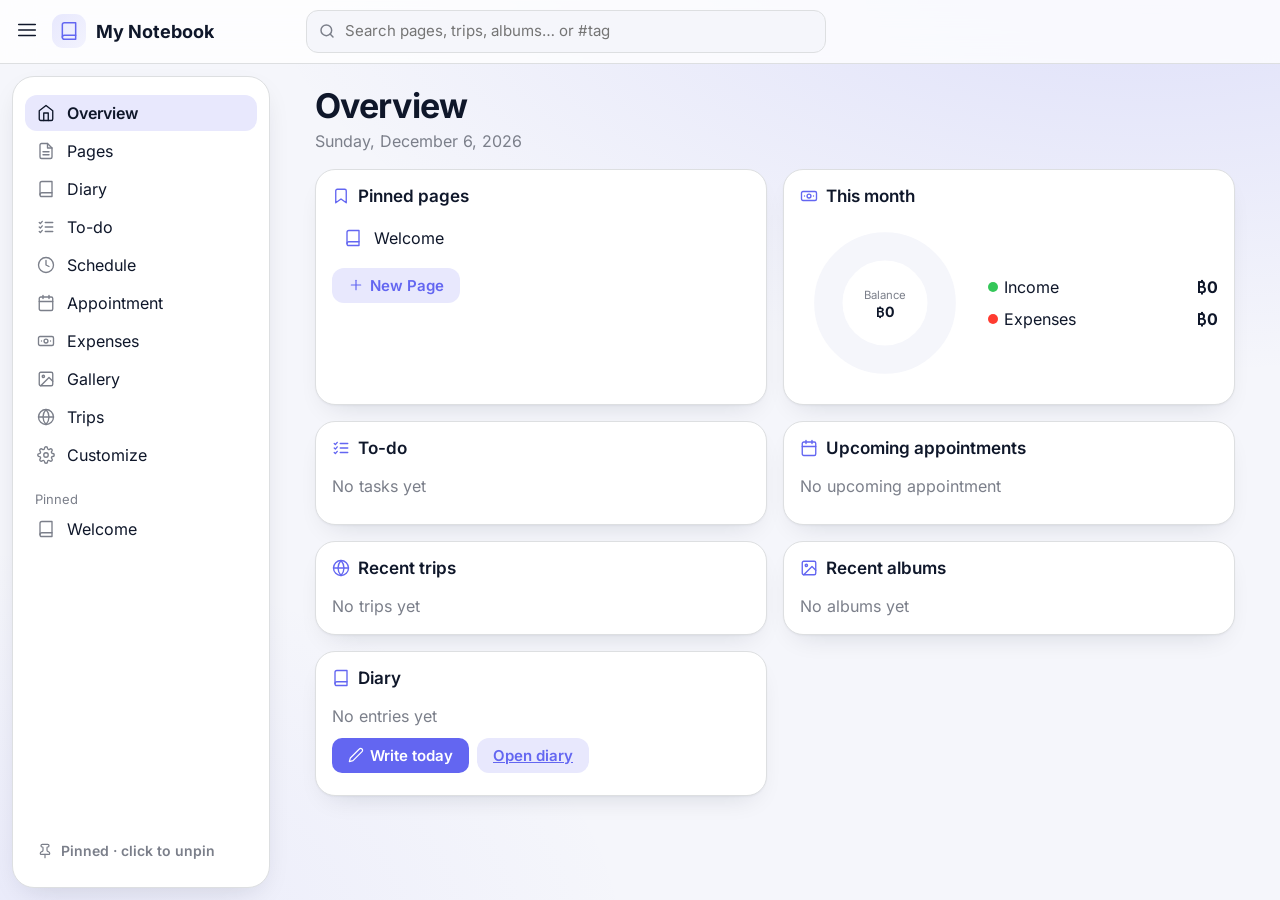
==== index.html @ d0025551 "Add files via upload" ====
<!doctype html>
<html lang="en"><head><meta charset="utf-8">
<meta name="viewport" content="width=device-width, initial-scale=1, viewport-fit=cover">
<link rel="icon" type="image/png" sizes="64x64" href="[data-uri]">

<title>SoNote</title>
<link rel="stylesheet" href="fonts/fonts.css">
<style>
/* Twemoji Country Flags (CC-BY 4.0 graphics, MIT code) so flags also show on Windows */
@font-face{font-family:"Twemoji Country Flags";unicode-range:U+1F1E6-1F1FF,U+1F3F4,U+E0062-E0063,U+E0065,U+E0067,U+E006C,U+E006E,U+E0073-E0074,U+E0077,U+E007F;src:url([data-uri]) format("woff2");font-display:swap}

:root{--bg:#f2f2f7;--paper:#fff;--side:#fff;--ink:#000;--mute:#8a8a8e;--line:#e5e5ea;--acc:#007aff;--onacc:#fff;--accbg:#e5f0ff;--hov:#eef4ff;--f1:"Twemoji Country Flags",-apple-system,BlinkMacSystemFont,"SF Pro Text",Inter,Sarabun,sans-serif;--f2:var(--f1);color-scheme:light}
@media (prefers-color-scheme:dark){:root:not([data-theme="light"]){--bg:#000;--paper:#1c1c1e;--side:#1c1c1e;--ink:#fff;--mute:#98989d;--line:#38383a;--accbg:#10284a;--hov:#16233a;color-scheme:dark}}
:root[data-theme="dark"]{--bg:#000;--paper:#1c1c1e;--side:#1c1c1e;--ink:#fff;--mute:#98989d;--line:#38383a;--accbg:#10284a;--hov:#16233a;color-scheme:dark}
*{box-sizing:border-box;-webkit-tap-highlight-color:transparent}
:root{box-sizing:border-box;padding-top:env(safe-area-inset-top,0px);padding-bottom:env(safe-area-inset-bottom,0px)}
html{height:100%;scroll-padding-top:env(safe-area-inset-top,0px)}
body{margin:0;height:100%;background:var(--bg);color:var(--ink);font:16px/1.5 var(--f2)}
button,select,input,textarea{font:inherit;color:inherit}
button{cursor:pointer;background:none;border:0;padding:0}
.app{display:grid;grid-template-columns:270px 1fr;height:100%}
aside{background:var(--side);border-right:.5px solid var(--line);overflow:auto;padding:18px 12px}
main{overflow:auto;padding:22px clamp(16px,4vw,44px) 90px}
.wrap{max-width:920px;margin:0 auto}
.brand{display:flex;align-items:center;gap:10px;font:700 20px var(--f1);color:inherit;text-decoration:none;padding:4px 8px 16px}
.lg0{width:34px;height:34px;display:grid;place-items:center;font-size:20px;border-radius:9px;background:var(--accbg);object-fit:cover;flex:none}
.nv{display:flex;gap:10px;align-items:center;padding:9px 10px;border-radius:10px;color:var(--ink);text-decoration:none;font-family:var(--f1);white-space:nowrap;overflow:hidden;text-overflow:ellipsis}
.nv span{width:24px;text-align:center;font-size:18px}
.nv:hover{background:var(--hov)}.nv.on{background:var(--accbg);color:var(--acc);font-weight:600}
.sh{color:var(--mute);font:13px var(--f1);margin:18px 10px 4px}
h1{font:700 34px/1.15 var(--f1);letter-spacing:-.02em;margin:0}h3{font:600 17px var(--f1);margin:0}
.hint{color:var(--mute);margin:4px 0 0}
.btn{display:inline-flex;align-items:center;gap:6px;background:var(--accbg);color:var(--acc);border-radius:10px;padding:8px 16px;font:600 15px var(--f1)}
.btn:active{opacity:.6}.btn.pri{background:var(--acc);color:var(--onacc)}.btn.dn{color:#ff3b30;background:color-mix(in srgb,#ff3b30 12%,var(--paper))}
.back{color:var(--acc);text-decoration:none;font:500 17px var(--f1)}
.bar{display:flex;justify-content:space-between;align-items:center;gap:8px;margin:2px 0 14px;flex-wrap:wrap}
.row{display:flex;flex-wrap:wrap;gap:8px;align-items:center;margin:6px 0}
.grid{display:grid;grid-template-columns:repeat(auto-fill,minmax(170px,1fr));gap:14px;margin-top:6px}
.card{position:relative;display:flex;flex-direction:column;gap:4px;padding:12px;background:var(--paper);border-radius:16px;color:inherit;text-decoration:none;box-shadow:0 1px 3px rgba(0,0,0,.07)}
.card b{font:600 16px var(--f1)}.card small{color:var(--mute)}.ci{font-size:30px}
a.card:active,.li:active{opacity:.7}
.card.add{align-items:center;justify-content:center;color:var(--acc);background:var(--accbg);box-shadow:none;min-height:110px;font:600 16px var(--f1)}
.cov{width:100%;aspect-ratio:4/3;object-fit:cover;border-radius:12px;background:var(--accbg);display:grid;place-items:center;font-size:38px}
.mv{position:absolute;right:8px;top:8px;display:none;background:var(--paper);border-radius:8px;box-shadow:0 1px 4px rgba(0,0,0,.25)}.card:hover .mv{display:block}
.mv button{padding:2px 7px}
.list{background:var(--paper);border-radius:14px;overflow:hidden;margin-top:6px;box-shadow:0 1px 3px rgba(0,0,0,.07)}
.li{display:flex;align-items:center;gap:12px;padding:12px 16px;color:inherit;text-decoration:none;border-top:.5px solid var(--line)}
.li:first-child{border-top:0}.li:hover{background:var(--hov)}.li:after{content:"›";color:var(--mute);font-size:22px}
.ic{font-size:24px;width:32px;text-align:center}.li>div{flex:1;min-width:0}.li b{display:block;font-weight:600}
.li small{display:block;color:var(--mute);white-space:nowrap;overflow:hidden;text-overflow:ellipsis}
.stats{display:grid;grid-template-columns:repeat(auto-fit,minmax(160px,1fr));gap:14px;margin:18px 0}
.stat{display:flex;flex-direction:column;gap:2px;padding:14px 16px;background:var(--paper);border-radius:16px;color:inherit;text-decoration:none;box-shadow:0 1px 3px rgba(0,0,0,.07)}
.stat b{font:700 24px var(--f1)}.stat small{color:var(--mute)}
.si{width:36px;height:36px;border-radius:10px;background:var(--accbg);display:grid;place-items:center;font-size:19px;margin-bottom:8px}
.ov{display:grid;grid-template-columns:repeat(auto-fit,minmax(300px,1fr));gap:16px;margin-top:16px}
.pn{background:var(--paper);padding:16px;border-radius:16px;box-shadow:0 1px 3px rgba(0,0,0,.07)}.pn h3{margin-bottom:12px}
.pie{display:flex;flex-wrap:wrap;gap:18px;align-items:center}.pie>svg{width:170px;flex:none}
.lg{list-style:none;margin:0;padding:0;flex:1 1 150px;min-width:0;max-width:100%}.lg li{display:flex;align-items:center;gap:6px;padding:4px 0;min-width:0}.lg .ln{min-width:0;overflow:hidden;text-overflow:ellipsis;white-space:nowrap}.lg li .ic24{flex:none;margin:0}
.lg i{width:10px;height:10px;border-radius:50%;flex:none}.lg b{margin-left:auto;padding-left:8px;white-space:nowrap}.lg small{color:var(--mute);min-width:34px;text-align:right;white-space:nowrap}
.mn{display:flex;align-items:center;gap:12px;margin-top:12px}
.fm{display:grid;gap:8px}
.fm input,.fm select,.day input,.day textarea,.nm{background:var(--bg);border:0;border-radius:10px;padding:10px 12px;width:100%;outline:0}
.mr{display:grid;grid-template-columns:120px 1fr auto;gap:10px;align-items:center;width:100%;padding:7px 8px;border-radius:10px;text-align:left}.mr.on{background:var(--accbg)}
.barx{height:8px;background:var(--bg);border-radius:9px;overflow:hidden}.barx i{display:block;height:100%;background:var(--acc);border-radius:9px}
.ei{display:flex;gap:12px;align-items:center;padding:8px 0;border-top:.5px solid var(--line)}.ei>div{flex:1;min-width:0}.ei small{display:block;color:var(--mute)}
.ec{width:36px;height:36px;border-radius:10px;display:grid;place-items:center;font-size:18px}.ei button{color:var(--mute)}
.tl{display:flex;flex-direction:column;gap:4px}.tl a{display:flex;gap:10px;align-items:center;padding:6px 8px;border-radius:12px;color:inherit;text-decoration:none}.tl a:hover{background:var(--hov)}
.tl small{display:block;color:var(--mute)}.tn{width:40px;height:40px;border-radius:10px;object-fit:cover;display:grid;place-items:center;font-size:22px;background:var(--accbg)}
.tb .row{margin:6px 0}
.tb button:not(.btn),.tb select,.clr{background:var(--paper);border-radius:8px;padding:4px 10px;box-shadow:0 0 0 .5px var(--line)}
.clr{display:inline-flex;gap:4px;align-items:center}
input[type=color]{width:26px;height:22px;padding:0;border:0;background:none}
.sw{display:flex;gap:8px;flex-wrap:wrap}.sw button{width:30px;height:30px;border-radius:50%;box-shadow:0 0 0 .5px var(--line),0 1px 3px rgba(0,0,0,.15);font-size:13px}
.paper{background:var(--paper);border-radius:16px;padding:22px clamp(14px,4vw,36px);min-height:50vh;margin-top:6px;box-shadow:0 1px 3px rgba(0,0,0,.07)}
.pt{display:flex;gap:8px;align-items:center}
.pt input{flex:1;border:0;background:none;outline:0;font:700 30px var(--f1);min-width:0}
.ptt{font-size:30px}.ico{font-size:30px}.emo{display:flex;flex-wrap:wrap;gap:2px;margin:6px 0}.emo[hidden]{display:none}.emo button{font-size:22px}
.ed{outline:0;line-height:1.8;min-height:30vh;margin-top:10px}
#pv:empty:before{content:"This page is empty. Tap Edit to start writing.";color:var(--mute)}
.ed a{color:#0a7cff;text-decoration:underline;cursor:pointer}.ed h1{font-size:1.7em}.ed h2{font-size:1.35em}
.rel{margin-top:22px}.chips{display:flex;flex-wrap:wrap;gap:8px;margin:8px 0 14px}
.chip{display:inline-flex;gap:6px;align-items:center;background:var(--accbg);border-radius:99px;padding:3px 8px 3px 12px}
.chip a{color:inherit;text-decoration:none}.chip button{color:var(--mute)}
.ph{display:grid;grid-template-columns:repeat(auto-fill,minmax(120px,1fr));gap:8px;margin:10px 0}
.ph img{width:100%;aspect-ratio:1;object-fit:cover;border-radius:10px;cursor:zoom-in}
.day{background:var(--paper);border-radius:16px;padding:16px;margin-top:14px;box-shadow:0 1px 3px rgba(0,0,0,.07)}
.day input,.day textarea{margin-top:8px;resize:none;overflow:hidden}
.pl{margin:6px 0;font-weight:600}.tx{white-space:pre-wrap;margin:6px 0}
.hd{display:flex;gap:8px;align-items:center;margin:4px 0 10px}.fl{font-size:34px}
.nm{font:700 28px var(--f1)!important;flex:1;min-width:0}
.cvr{display:block;width:100%;max-height:280px;object-fit:cover;border-radius:16px;margin-bottom:14px}
.fpv{margin-top:10px;padding:12px;border:1px dashed var(--line);border-radius:12px}.fpv h3{margin:0 0 6px}.fpv p{margin:0}
.mb,.scrim{display:none}
#lb{position:fixed;inset:0;background:rgba(0,0,0,.92);display:grid;place-items:center;z-index:50}
#lb[hidden]{display:none}#lb{grid-template-columns:minmax(0,1fr);grid-template-rows:minmax(0,1fr)}#lb img{max-width:92vw;max-height:84vh;width:auto;height:auto;min-width:0;min-height:0;object-fit:contain;border-radius:8px}
#lb button{position:absolute;color:#fff;font-size:30px;padding:8px 14px}
.lx{top:calc(8px + env(safe-area-inset-top,0px));right:8px}.lp{left:4px}.ln{right:4px}.ld{bottom:calc(8px + env(safe-area-inset-bottom,0px));font-size:22px!important}
.md{position:fixed;inset:0;background:rgba(0,0,0,.35);backdrop-filter:blur(4px);-webkit-backdrop-filter:blur(4px);display:grid;place-items:center;z-index:60}
.box{background:var(--paper);border-radius:14px;width:280px;text-align:center;overflow:hidden}
.box p{padding:20px 16px;margin:0;font-weight:600}.bt{display:flex;border-top:.5px solid var(--line)}
.bt button{flex:1;padding:12px;font-weight:600;color:var(--acc)}.bt button+button{border-left:.5px solid var(--line);color:#ff3b30}
#st{position:fixed;top:calc(12px + env(safe-area-inset-top,0px));left:50%;transform:translateX(-50%);opacity:0;transition:opacity .2s;background:rgba(40,40,44,.92);color:#fff;border-radius:99px;padding:8px 18px;font:600 14px var(--f1);z-index:70;pointer-events:none}#st.on{opacity:1}
@media(max-width:760px){
.app{grid-template-columns:1fr}
aside{position:fixed;top:0;bottom:0;left:0;width:270px;z-index:20;transform:translateX(-100%);transition:transform .2s;padding-top:calc(18px + env(safe-area-inset-top,0px))}
.app.open aside{transform:none}.app.open .scrim{display:block;position:fixed;inset:0;background:rgba(0,0,0,.35);z-index:15}
.mb{display:block;font-size:22px;color:var(--acc);margin-bottom:6px}}

body{background:radial-gradient(900px 420px at 90% -5%,color-mix(in srgb,var(--acc) 16%,transparent),transparent),radial-gradient(700px 400px at -5% 105%,color-mix(in srgb,var(--acc) 9%,transparent),transparent),var(--bg);background-attachment:fixed}
@media(min-width:761px){aside{margin:12px 0 12px 12px;height:calc(100% - 24px);border:1px solid var(--line);border-radius:22px;background:color-mix(in srgb,var(--side) 80%,transparent);backdrop-filter:blur(22px) saturate(1.5);-webkit-backdrop-filter:blur(22px) saturate(1.5);box-shadow:0 10px 30px -12px rgba(15,23,42,.18)}}
.brand{padding:6px 8px 18px}.lg0{border-radius:11px;background:linear-gradient(135deg,var(--accbg),var(--hov))}
.nv{border-radius:12px;padding:6px 10px;font-weight:500;transition:background .15s}
.nv span{width:30px;height:30px;display:grid;place-items:center;border-radius:9px;background:var(--hov);font-size:16px}
.nv.on{background:var(--accbg);color:var(--acc);font-weight:600}.nv.on span{background:var(--acc);box-shadow:0 4px 12px -4px var(--acc)}
h1{font-weight:800;background:linear-gradient(100deg,var(--ink) 35%,color-mix(in srgb,var(--acc) 80%,var(--ink)));-webkit-background-clip:text;background-clip:text;-webkit-text-fill-color:transparent}
.paper h1{background:none;-webkit-text-fill-color:currentColor}
.card,.stat,.pn,.day,.paper,.list{border:1px solid var(--line);border-radius:20px;box-shadow:0 1px 2px rgba(15,23,42,.04),0 12px 28px -14px rgba(15,23,42,.16)}
a.card,a.stat{transition:transform .2s ease,box-shadow .2s ease}
a.card:hover,a.stat:hover{transform:translateY(-3px);box-shadow:0 2px 4px rgba(15,23,42,.05),0 18px 36px -14px rgba(15,23,42,.28)}
.cov{border-radius:14px}.card.add{border:1px dashed var(--acc)}
.btn{border-radius:12px;transition:transform .15s,filter .15s}.btn:hover{filter:brightness(.96)}
.btn.pri{background:linear-gradient(180deg,color-mix(in srgb,var(--acc) 80%,#fff),var(--acc));box-shadow:0 6px 16px -6px var(--acc)}.btn.pri:hover{transform:translateY(-1px);filter:none}
.si{background:linear-gradient(135deg,var(--accbg),var(--hov));border-radius:12px}
.tb{position:sticky;top:0;z-index:5;background:color-mix(in srgb,var(--paper) 86%,transparent);backdrop-filter:blur(14px);-webkit-backdrop-filter:blur(14px);border:1px solid var(--line);border-radius:16px;padding:4px 12px;margin-bottom:10px;box-shadow:0 8px 20px -12px rgba(15,23,42,.2)}
.sep{width:1px;height:20px;background:var(--line)}
.tag{display:inline-flex;align-items:center;gap:4px;padding:2px 10px;border-radius:99px;background:var(--accbg);color:var(--acc);font-size:13px;font-weight:600;text-decoration:none}
.tag small{opacity:.7}.tag button{color:inherit;opacity:.6;font-size:11px;padding:0 0 0 2px}
.tgs,.tgv{display:flex;flex-wrap:wrap;gap:6px;align-items:center;margin:8px 0}
.tgs input{border:0;background:none;outline:0;min-width:120px;padding:3px 4px;font-size:14px}.tgl{color:var(--acc)!important}
.sbox{position:relative;margin:14px 0}.sbox:before{content:"🔍";position:absolute;left:16px;top:50%;transform:translateY(-50%)}
.sbox input{width:100%;padding:14px 18px 14px 46px;border-radius:16px;border:1px solid var(--line);background:var(--paper);font-size:18px;outline:0;box-shadow:0 8px 24px -14px rgba(15,23,42,.25)}
.sbox input:focus{border-color:var(--acc)}
.ed{overflow-x:auto}.ed img{max-width:100%;border-radius:12px;margin:6px 0}
.ed table{border-collapse:separate;border-spacing:0;border:1px solid var(--line);border-radius:12px;overflow:hidden;width:100%;margin:12px 0}
.ed td,.ed th{border-right:1px solid var(--line);border-bottom:1px solid var(--line);padding:7px 12px;min-width:70px;text-align:left}
.ed th{background:var(--accbg)}.ed tr.sr td,.ed .sc{font-weight:600;background:var(--hov)}
#pv img{cursor:zoom-in}
@media (prefers-reduced-motion:reduce){*{transition:none!important}}
.pos{color:#16a34a}.neg{color:#e5484d}
.hero{grid-column:span 2;background:linear-gradient(135deg,var(--acc),color-mix(in srgb,var(--acc) 55%,#000));color:var(--onacc);border:0}
.hero .si{background:rgba(255,255,255,.22)}.hero small{color:inherit;opacity:.85}.hero b{font-size:32px}
@media(max-width:520px){.hero{grid-column:auto}}
.seg{display:grid;grid-template-columns:1fr 1fr;background:var(--bg);border-radius:12px;padding:3px}
.seg button{padding:8px;border-radius:10px;font-weight:600;color:var(--mute)}.seg .on{background:var(--paper);color:var(--ink);box-shadow:0 1px 4px rgba(0,0,0,.15)}
.bars{display:grid;gap:3px}.bars i{display:block;height:6px;border-radius:6px;min-width:2px}.bars .g{background:#34c759}.bars .r{background:#ff3b30}
.pg{display:grid;grid-template-columns:repeat(auto-fill,minmax(200px,1fr));gap:14px;margin-top:12px}
.fg{margin:0;background:var(--paper);border:1px solid var(--line);border-radius:16px;overflow:hidden;box-shadow:0 1px 2px rgba(15,23,42,.04),0 12px 28px -14px rgba(15,23,42,.16)}
.fg img,.pc img{width:100%;aspect-ratio:4/3;object-fit:cover;display:block;cursor:zoom-in}
.fg figcaption{padding:10px 12px;display:grid;gap:6px;font-size:14px}
.pc{background:var(--paper);border:1px solid var(--line);border-radius:16px;padding:10px;display:grid;gap:8px;align-content:start}.pc img{border-radius:10px}
.pc>input,.lrow input{background:var(--bg);border:0;border-radius:10px;padding:8px 10px;width:100%;outline:0;font-size:14px}
.lrow{display:flex;flex-wrap:wrap;gap:6px;align-items:center}.lrow input{flex:1 1 130px;min-width:0}
.mlink{color:var(--acc);text-decoration:none;font-weight:700;padding:4px 8px}
.loc{display:inline-flex;gap:4px;align-items:center;background:color-mix(in srgb,#34c759 18%,var(--paper));color:var(--ink);border-radius:99px;padding:2px 10px;font-size:13px;font-weight:600;text-decoration:none;width:fit-content}
.locs{display:flex;flex-wrap:wrap;gap:6px;margin:6px 0}.day .locs .lrow{width:100%}
.tag.sel{background:var(--acc);color:var(--onacc)}button.tag{cursor:pointer}
.lcap{position:absolute;bottom:calc(64px + env(safe-area-inset-bottom,0px));left:50%;transform:translateX(-50%);max-width:90vw;background:rgba(0,0,0,.62);color:#fff;border-radius:12px;padding:8px 14px;text-align:center}
.lcap .loc{background:rgba(255,255,255,.2);color:#fff}
body{display:flex;flex-direction:column}
.app{flex:1;min-height:0;height:auto;grid-template-rows:minmax(0,1fr)}
.top{display:flex;align-items:center;gap:14px;padding:10px 16px;border-bottom:1px solid var(--line);background:color-mix(in srgb,var(--side) 78%,transparent);backdrop-filter:blur(18px);-webkit-backdrop-filter:blur(18px);z-index:10;flex:none}
.top .brand{padding:0;font-size:18px;min-width:0;max-width:240px;white-space:nowrap}.top .brand span:not(.lg0){overflow:hidden;text-overflow:ellipsis}
.top .sbox{margin:0;flex:1;max-width:520px;min-width:0}
.top .sbox input{padding:9px 14px 9px 38px;font-size:15px;border-radius:12px;box-shadow:none;background:var(--bg)}
.sbox:before{filter:grayscale(1);opacity:.6;font-size:14px}.top .sbox:before{left:13px}
.top .mb{margin:0;font-size:22px;line-height:1;color:var(--ink)}
@media(min-width:761px){.top .brand{width:244px;flex:none}.top .mb{display:none}}
.nv span{background:none!important;box-shadow:none!important;width:22px;height:22px;font-size:16px;filter:grayscale(1) contrast(.9);opacity:.75}
.nv.on span{opacity:1}.nv.pin span{filter:none;opacity:1}.nv.on{color:var(--ink)}
.dd{font-weight:500;color:var(--mute);font-size:13px;margin-left:6px}
input[type=date]{background:none;border:0;outline:0;font:inherit;color:inherit}
.dots{position:absolute;top:20px;right:20px;width:30px;height:30px;border-radius:50%;background:rgba(255,255,255,.9);color:#111;font-size:18px;line-height:1;display:grid;place-items:center;box-shadow:0 2px 8px rgba(0,0,0,.2);z-index:2}
.dots:hover{background:#fff}
.pop{position:fixed;z-index:40;min-width:160px;background:var(--paper);border:1px solid var(--line);border-radius:14px;box-shadow:0 12px 32px -8px rgba(15,23,42,.3);padding:6px}
.pop button{display:flex;gap:8px;width:100%;padding:9px 12px;border-radius:9px;text-align:left;font-weight:600}.pop button:hover{background:var(--hov)}.pop .dn{color:#e5484d;background:none}
.nvr{display:flex;align-items:center;gap:10px;padding:8px 0;border-top:1px solid var(--line);flex-wrap:wrap}.nvr b{flex:1;min-width:90px;font-weight:600}
.nvr input[data-nf=e]{width:64px;text-align:center;background:var(--bg);border:0;border-radius:10px;padding:6px;font-size:18px;outline:0}
.nvp{font-size:20px;width:28px;text-align:center;filter:grayscale(1) contrast(.9);opacity:.8}
.card img{-webkit-user-drag:none}.card.drg{opacity:.4}.card.dro{outline:2px dashed var(--acc);outline-offset:3px}
.dt{color:var(--mute);font-size:13px}
@media(min-width:761px){.top .mb{display:block}
.app.collapsed{grid-template-columns:1fr}
.app.collapsed aside{position:fixed;top:64px;bottom:12px;left:12px;width:270px;margin:0;height:auto;z-index:20;transform:translateX(-120%);transition:transform .2s}
.app.collapsed.open aside{transform:none}
.app.collapsed.open .scrim{display:block;position:fixed;inset:0;background:rgba(0,0,0,.25);z-index:15}}
.dslot{background:color-mix(in srgb,var(--ink) 9%,transparent);border-radius:16px;box-shadow:inset 0 2px 10px color-mix(in srgb,var(--ink) 14%,transparent)}
.nvl .dslot{border-radius:12px;margin:1px 0}.dgone{display:none!important}
.ovg{display:grid;grid-template-columns:repeat(4,minmax(0,1fr));gap:16px;margin-top:16px}
.w-s{grid-column:span 1}.w-p{grid-column:span 2}.wd{min-width:0;cursor:grab}.wd>.stat,.wd>.pn{height:100%}
@media(max-width:900px){.ovg{grid-template-columns:repeat(2,minmax(0,1fr))}}
@media(max-width:520px){.ovg{grid-template-columns:1fr}.w-p{grid-column:auto}}
aside{display:flex;flex-direction:column}.nvl{display:flex;flex-direction:column;gap:2px}
.spin{margin-top:auto;padding:10px 12px;border-radius:12px;color:var(--mute);font:600 14px var(--f1);text-align:left}.spin:hover{background:var(--hov);color:var(--ink)}
@media(max-width:760px){.spin{display:none}}
.stamp{color:var(--mute);font-size:13px;margin:4px 0 8px}
.cal{background:var(--paper);border:1px solid var(--line);border-radius:20px;padding:12px;margin-top:14px;box-shadow:0 1px 2px rgba(15,23,42,.04),0 12px 28px -14px rgba(15,23,42,.16)}
.dow,.cg{display:grid;grid-template-columns:repeat(7,minmax(0,1fr));gap:6px}
.dow span{text-align:center;color:var(--mute);font-size:13px;padding:6px 0;font-weight:600}
.dc{min-height:92px;border-radius:14px;padding:8px;background:var(--bg);color:inherit;text-decoration:none;display:flex;flex-direction:column;gap:4px;overflow:hidden}
.dc:hover{background:var(--hov)}.dc.off{background:none}.dc.has{background:var(--accbg)}
.dc b{width:26px;height:26px;display:grid;place-items:center;border-radius:99px;font-weight:600}
.dc.today b{background:var(--acc);color:var(--onacc)}
.dc .pv{font-size:12px;color:var(--mute);line-height:1.3;max-height:3.9em;overflow:hidden}
@media(max-width:600px){.dc{min-height:54px;padding:4px;align-items:center}.dc .pv{display:none}.dc.has:after{content:"";width:6px;height:6px;border-radius:50%;background:var(--acc)}}
.paper{position:relative}
.cbtn{display:inline-flex;align-items:center;gap:6px}.cbtn i{display:inline-block;width:18px;height:14px;border-radius:4px;border:1px solid rgba(0,0,0,.18)}
.sw60{display:grid;grid-template-columns:repeat(10,22px);gap:4px;padding:4px}
.pop .sw60 button{width:22px;height:22px;padding:0;border-radius:6px;border:1px solid rgba(0,0,0,.14);display:block}
.pop .sw60 button:hover{transform:scale(1.18);position:relative;z-index:1}
.pop .palr{justify-content:center;margin-top:4px;font-size:13px;color:var(--mute)}
#tbar .tbox{position:absolute;border:2px solid var(--acc);border-radius:10px;pointer-events:none;z-index:5}
#tbar .tops{position:absolute;z-index:6;display:flex;flex-wrap:wrap;gap:4px;max-width:100%;background:var(--paper);border:1px solid var(--line);border-radius:12px;padding:4px;box-shadow:0 8px 24px -10px rgba(15,23,42,.35)}
#tbar .tops button{padding:4px 9px;border-radius:8px;font-size:13px;font-weight:600;background:var(--hov);color:var(--ink)}#tbar .tops .dn{color:#e5484d}
#tbar .tadd{position:absolute;z-index:6;width:28px;height:28px;border-radius:50%;background:var(--acc);color:var(--onacc);font-weight:700;box-shadow:0 4px 12px -4px var(--acc)}
.grp{display:inline-flex;align-items:center;gap:8px}.grp b{min-width:84px;text-align:center}
.dhead{margin:4px 0 12px}.dhead h1{font-size:30px}.dhead .stamp{margin:2px 0 0}
.paper h2.ptt{margin:0;font:700 26px var(--f1)}
.tgs{background:var(--paper);border:1px solid var(--line);border-radius:14px;padding:6px 10px;margin:10px 0}
.meta{color:var(--mute);font-size:12px}
.cvb{position:absolute;top:8px;left:8px;z-index:2;background:var(--acc);color:var(--onacc);font-size:12px;font-weight:700;border-radius:99px;padding:2px 10px}
.fg,.pc{position:relative}.pc .row{margin:0}
.cp{display:inline-flex;flex-direction:column;gap:6px;align-items:flex-start}
.hx{display:flex;align-items:center;gap:4px}
.hexin{width:88px;background:var(--bg);border:0;border-radius:8px;padding:5px 8px;font:13px ui-monospace,Menlo,Consolas,monospace;outline:0}
.cpy{display:grid;place-items:center;width:30px;height:30px;border-radius:8px;color:var(--mute)}.cpy:hover{background:var(--hov);color:var(--ink)}
.w-h{grid-column:span 2}@media(max-width:520px){.w-h{grid-column:auto}}
.sortseg{grid-template-columns:repeat(3,1fr);max-width:360px;margin:6px 0 10px}
.sh2{margin:18px 4px 6px;font:600 15px var(--f1)}.sh2 span{color:var(--mute);font-weight:500;margin-left:8px}
.cswatch{display:inline-flex;align-items:center;gap:8px;padding:6px 12px;border-radius:10px;background:var(--paper);box-shadow:0 0 0 .5px var(--line);font-weight:500}
.cswatch i{width:20px;height:20px;border-radius:6px;border:1px solid rgba(0,0,0,.18);display:inline-block}
.pop .hx{display:flex;align-items:center;gap:6px;margin-top:8px;padding:0 4px 4px}
.pop .hxp{width:26px;height:26px;border-radius:8px;border:1px solid rgba(0,0,0,.18);flex:none}
.pop .hexin{width:104px}.pop .cpy{width:30px;height:30px;padding:0;justify-content:center}
.tgs>span{padding-left:2px}
.lkin{background:var(--paper);border:0;border-radius:8px;padding:5px 10px;min-width:240px;box-shadow:0 0 0 .5px var(--line);outline:0;font-size:14px}.lkin:focus{box-shadow:0 0 0 2px var(--acc)}
#tbar .tlab{position:absolute;z-index:4;font-size:11px;font-weight:600;color:var(--mute);text-align:center;pointer-events:none}
.mini{display:grid;grid-template-columns:repeat(7,1fr);gap:4px;text-align:center;margin-bottom:12px}.mh{color:var(--mute);font-size:12px;font-weight:600}
.mdc{display:grid;place-items:center;aspect-ratio:1;border-radius:50%;font-size:13px;color:inherit;text-decoration:none;background:var(--bg)}.mdc:hover{background:var(--hov)}
.mdc.has{background:var(--accbg);font-weight:700;color:var(--acc)}.mdc.today{outline:2px solid var(--acc);outline-offset:-2px}
.sh2{display:flex;align-items:center;gap:6px;width:100%;text-align:left;padding:6px 4px;border-radius:10px}.sh2:hover{background:var(--hov)}
.chev{display:inline-block;transition:transform .15s;font-style:normal;color:var(--mute);width:14px}.chev.open{transform:rotate(90deg)}
.tdadd{display:flex;gap:8px;align-items:center;margin:12px 0}
.tdadd>input:first-child{flex:1;min-width:0;background:var(--paper);border:1px solid var(--line);border-radius:12px;padding:10px 14px;outline:0;font-size:16px}.tdadd>input:first-child:focus{border-color:var(--acc)}
.dchip{position:relative;display:inline-flex;align-items:center;gap:4px;padding:6px 10px;border-radius:10px;background:var(--bg);font-size:13px;color:var(--mute);white-space:nowrap}
.dchip.od{color:#e5484d;font-weight:600}.dchip input{position:absolute;inset:0;opacity:0;width:100%;cursor:pointer}
.prog{height:8px;background:var(--paper);border-radius:99px;overflow:hidden;box-shadow:0 0 0 .5px var(--line)}.prog i{display:block;height:100%;background:var(--acc);border-radius:99px;transition:width .2s}
.td{display:flex;align-items:center;gap:10px;padding:10px 14px;border-top:.5px solid var(--line)}.td:first-child{border-top:0}
.td .tdx{flex:1;min-width:0;border:0;background:none;outline:0;font-size:16px}.td.done .tdx{text-decoration:line-through;color:var(--mute)}
.chk{width:24px;height:24px;border-radius:50%;border:2px solid var(--mute);flex:none;display:grid;place-items:center}.chk.on{background:var(--acc);border-color:var(--acc)}.chk.on:after{content:"✓";color:var(--onacc);font-size:14px;font-weight:700;line-height:1}
.tdel{color:var(--mute);padding:4px}
.dtabs{display:flex;gap:6px;flex-wrap:wrap;margin:10px 0 14px}
.dtab{position:relative;padding:8px 16px;border-radius:12px;background:var(--paper);font-weight:600;box-shadow:0 0 0 .5px var(--line)}.dtab.on{background:var(--acc);color:var(--onacc)}.dtab small{margin-left:6px;opacity:.8}
.dtab.today:after{content:"";position:absolute;top:5px;right:6px;width:6px;height:6px;border-radius:50%;background:var(--acc)}.dtab.on.today:after{background:var(--onacc)}
.sr2{display:flex;align-items:center;gap:12px;padding:2px 12px 2px 16px;border-top:.5px solid var(--line)}.sr2:first-child{border-top:0}
.sr2 .tm{width:76px;flex:none;color:var(--mute);font-size:13px;font-weight:600}.sr2 input{flex:1;min-width:0;border:0;background:none;padding:11px 4px;outline:0;font-size:15px}
.sr2.has{background:var(--accbg)}.sr2.now .tm{color:var(--acc)}.sr2.now{box-shadow:inset 3px 0 0 var(--acc)}
.due{font-size:13px;color:var(--mute);white-space:nowrap}.due.od{color:#e5484d;font-weight:600}
.dwrap{position:relative;display:inline-flex;flex:none}.dhid{position:absolute;left:0;bottom:0;width:100%;height:1px;opacity:0;pointer-events:none;border:0;padding:0}
.dbtn{width:34px;height:34px;border-radius:10px;background:var(--bg);display:grid;place-items:center;font-size:16px}.dbtn:hover{background:var(--hov)}
.dtab small{display:none}.dtab.today:after,.dtab.on.today:after{content:none}
.dtab.today{box-shadow:inset 0 0 0 1.5px var(--acc)}.dtab.on.today{box-shadow:none}
.dtab .hd{display:inline-block;width:6px;height:6px;border-radius:50%;background:currentColor;margin-left:7px;vertical-align:middle;opacity:.7}
.sr2.has{background:none}.sr2{padding:2px 8px 2px 12px;gap:8px}
.sr2 .stm{flex:none;width:112px;border:0;background:var(--bg);border-radius:8px;padding:6px 8px;font:600 13px var(--f1);color:var(--mute);outline:0}.sr2 .stm:focus{color:var(--ink)}
.sr2.now .stm{color:var(--acc)}
.dpk{position:absolute;inset:0;width:100%;height:100%;opacity:0;cursor:pointer;border:0;padding:0;margin:0}
.dpk::-webkit-calendar-picker-indicator{position:absolute;inset:0;width:100%;height:100%;margin:0;padding:0;cursor:pointer}
.sr2 .acts{display:flex;align-items:center;gap:2px;opacity:0;transition:opacity .12s;flex:none}
.sr2:hover .acts,.sr2:focus-within .acts{opacity:1}
@media(hover:none){.sr2 .acts{opacity:1}}
.sr2 .grab{cursor:grab;color:var(--mute);padding:4px 8px;font-size:16px;line-height:1}.sr2 .grab:active{cursor:grabbing}
.sr2 .tmv{width:112px;flex:none;color:var(--mute);font:600 13px var(--f1);padding:11px 8px;cursor:text}
.sr2 .txv{flex:1;min-width:0;padding:11px 4px;cursor:text;white-space:pre-wrap;word-break:break-word}
.sr2.now .tmv{color:var(--acc)}
h1,.dhead h1{background:none;-webkit-background-clip:border-box;background-clip:border-box;-webkit-text-fill-color:currentColor;color:var(--ink)}
.li .eye{display:grid;place-items:center;width:32px;height:32px;border-radius:8px;color:var(--mute);flex:none}.li .eye:hover{background:var(--hov);color:var(--ink)}
.sr2{min-height:48px}
.tmw{position:relative;display:inline-block;width:112px;flex:none}
.tml{display:block;color:var(--mute);font:600 13px var(--f1);padding:13px 8px}
.tmp{position:absolute;inset:0;width:100%;height:100%;opacity:0;cursor:pointer;border:0;padding:0;margin:0}
.tmp::-webkit-calendar-picker-indicator{position:absolute;inset:0;width:100%;height:100%;margin:0;padding:0;cursor:pointer}
.sr2.now .tml{color:var(--acc)}
.sr2 .txv,.sr2 .sxt{font:15px/1.5 var(--f2);padding:11px 4px}
.nv span.svgi{filter:none;opacity:1;color:var(--mute)}.nv.on span.svgi{color:var(--ink)}.nv span svg,.nvp svg{display:block}
.nvp.svgi{filter:none;opacity:1;color:var(--mute);display:grid;place-items:center;height:28px}
.lgi{color:var(--acc)}.lg0 svg{display:block}
.icgrid{display:grid;grid-template-columns:repeat(auto-fill,minmax(38px,1fr));gap:4px;margin-top:10px}
.icb{height:38px;border-radius:10px;display:grid;place-items:center;color:var(--ink)}.icb:hover{background:var(--hov)}
.icb.on{background:var(--acc);color:var(--onacc)}
.pop .icgrid{grid-template-columns:repeat(9,36px);margin:0;padding:4px}
.pop .icgrid .icb{width:36px;height:36px;padding:0;justify-content:center}
.btn.pri{background:var(--acc);box-shadow:none;border-radius:10px}
.btn.pri:hover{transform:none;filter:brightness(.93)}.btn.pri:active{transform:scale(.97)}
.gl{position:fixed;pointer-events:none;z-index:90;clip-path:polygon(50% 0,62% 38%,100% 50%,62% 62%,50% 100%,38% 62%,0 50%,38% 38%)}
.si{color:var(--acc)}.hero .si{color:var(--onacc)}.si svg,.cov svg{display:block}.cov{color:var(--mute)}
h3.ih{display:flex;align-items:center;gap:8px}h3.ih svg{color:var(--acc)}
.emo{gap:4px}.emo .icb{width:38px;height:38px}
.ico{display:grid;place-items:center;color:var(--acc)}.ico svg,.ci svg,.ic svg,.tn svg{display:block}
.ci,.ic{color:var(--acc)}.ic{display:grid;place-items:center}.tn svg{color:var(--acc)}
.chip svg{vertical-align:-3px;color:var(--acc)}.ed a svg{vertical-align:-3px;margin-right:3px}.dc .pv svg{vertical-align:-2px}
.spw{display:inline-flex;align-items:center;gap:4px;margin-left:6px}
.spsel{background:var(--paper);border:0;border-radius:12px;padding:8px 12px;font:600 15px var(--f1);box-shadow:0 0 0 .5px var(--line);outline:0;cursor:pointer}
.ibtn{width:34px;height:34px;border-radius:10px;display:grid;place-items:center;color:var(--mute)}.ibtn:hover{background:var(--hov);color:var(--ink)}
.pop .rn{display:flex;gap:6px;align-items:center;padding:2px}.pop .rn input{background:var(--bg);border:0;border-radius:10px;padding:8px 10px;outline:0;width:150px}.pop .rn .btn{width:auto;padding:8px 14px}
:root{--m-chev:url("data:image/svg+xml,%3Csvg xmlns='http://www.w3.org/2000/svg' viewBox='0 0 24 24' fill='none' stroke='black' stroke-width='2.2' stroke-linecap='round' stroke-linejoin='round'%3E%3Cpath d='M9 18l6-6-6-6'/%3E%3C/svg%3E");--m-search:url("data:image/svg+xml,%3Csvg xmlns='http://www.w3.org/2000/svg' viewBox='0 0 24 24' fill='none' stroke='black' stroke-width='2.2' stroke-linecap='round' stroke-linejoin='round'%3E%3Ccircle cx='11' cy='11' r='8'/%3E%3Cline x1='21' y1='21' x2='16.65' y2='16.65'/%3E%3C/svg%3E");--m-check:url("data:image/svg+xml,%3Csvg xmlns='http://www.w3.org/2000/svg' viewBox='0 0 24 24' fill='none' stroke='black' stroke-width='3' stroke-linecap='round' stroke-linejoin='round'%3E%3Cpolyline points='20 6 9 17 4 12'/%3E%3C/svg%3E")}
.li:after{content:"";width:18px;height:18px;font-size:0;flex:none;background:var(--mute);-webkit-mask:var(--m-chev) center/contain no-repeat;mask:var(--m-chev) center/contain no-repeat}
.sbox:before{content:"";width:16px;height:16px;font-size:0;filter:none;opacity:1;background:var(--mute);-webkit-mask:var(--m-search) center/contain no-repeat;mask:var(--m-search) center/contain no-repeat}
.chk.on:after{content:"";width:14px;height:14px;font-size:0;background:var(--onacc);-webkit-mask:var(--m-check) center/contain no-repeat;mask:var(--m-check) center/contain no-repeat}
.back{display:inline-flex;align-items:center;gap:2px}.back svg{margin-left:-4px}
.tb button:not(.btn){display:inline-flex;align-items:center;gap:6px}
.cvb{display:inline-flex;align-items:center;gap:4px}.mb{display:grid;place-items:center}
.meta svg,.hint svg,.stamp svg,.dt svg,.pl svg,.tag svg,.loc svg,.li small svg{vertical-align:-2px}.loc svg{vertical-align:-3px}
.mlink svg,.dbtn svg,.tdel svg,.grab svg,.ibtn svg,.eye svg{display:block}
.spin{display:flex;align-items:center;gap:8px}
.card.add{gap:6px}.card.add svg{flex:none}
.card:not(.add),.pn,.stat:not(.hero),.day,.list,.cal,.fg,.pc,.paper,aside{background-image:var(--card-ov,none),var(--paper-img,none);background-size:cover;background-position:center}
.lgbtn{border-radius:12px;padding:2px;display:grid;place-items:center}.lgbtn:hover{background:var(--hov)}
.nvp{width:36px;height:36px;border-radius:10px;background:var(--bg);display:grid;place-items:center;cursor:pointer;flex:none}.nvp:hover{background:var(--hov)}
.imgc{display:flex;gap:12px;align-items:center;margin-top:14px}
.imgth{width:72px;height:52px;border-radius:10px;background:var(--bg) center/cover no-repeat;display:grid;place-items:center;color:var(--mute);box-shadow:0 0 0 .5px var(--line);flex:none}
.rng{display:flex;align-items:center;gap:8px;color:var(--mute);font-size:13px;margin-top:6px}.rng input{accent-color:var(--acc)}
#lb button svg{display:block}
.l1{display:flex;flex-direction:column;gap:2px;margin-bottom:10px}.l1.scr{max-height:320px;overflow:auto}
.ln1{display:flex;align-items:center;gap:10px;padding:8px 10px;border-radius:10px;color:inherit;text-decoration:none;min-width:0}
a.ln1:hover{background:var(--hov)}.ln1 .lic{display:grid;place-items:center;width:22px;flex:none;color:var(--acc)}.ln1 .lic svg{display:block}
.ln1 .lt{flex:1;min-width:0;overflow:hidden;text-overflow:ellipsis;white-space:nowrap;color:inherit;text-decoration:none}
.ln1.tk.done .lt{text-decoration:line-through;color:var(--mute)}.ln1 .chk{width:22px;height:22px}
.hero{background:var(--acc)}.si{background:var(--accbg)}
.ed svg.ic24{vertical-align:-4px;color:var(--acc);margin:0 1px}

.ed img{cursor:pointer;height:auto}
.mn{flex-wrap:wrap}
.cursel{background:var(--paper);color:var(--ink);border:0;border-radius:10px;padding:8px 10px;max-width:220px;font-weight:600;box-shadow:0 0 0 1px var(--line);margin-left:4px}
.seg.lg4{grid-template-columns:repeat(4,1fr)}
.iecr{position:absolute;border:2px solid #fff;box-shadow:0 0 0 9999px rgba(0,0,0,.5);cursor:move;touch-action:none;box-sizing:border-box;pointer-events:auto}
.iecr[hidden]{display:none}
.iecr i{position:absolute;width:22px;height:22px;background:#fff;border:3px solid var(--acc);border-radius:50%;box-sizing:border-box}
.iecr i[data-h=nw]{left:-2px;top:-2px;cursor:nwse-resize}.iecr i[data-h=ne]{right:-2px;top:-2px;cursor:nesw-resize}.iecr i[data-h=sw]{left:-2px;bottom:-2px;cursor:nesw-resize}.iecr i[data-h=se]{right:-2px;bottom:-2px;cursor:nwse-resize}

#ieo .iefr{position:fixed;z-index:45;border:2px solid var(--acc);border-radius:10px;pointer-events:none;overflow:hidden;box-sizing:border-box}
#ieo .ieh{position:absolute;right:8px;bottom:8px;width:22px;height:22px;border-radius:50%;background:#fff;border:3px solid var(--acc);box-sizing:border-box;pointer-events:auto;cursor:nwse-resize;touch-action:none}
#ieo .iefr.crop .ieh,#ieo .iefr.icon .ieh{display:none}
#ieo .ietb{position:fixed;z-index:46;display:flex;align-items:center;gap:2px;background:var(--paper);border:1px solid var(--line);border-radius:12px;padding:4px;box-shadow:0 8px 28px rgba(0,0,0,.2)}
#ieo .ietb button{width:34px;height:34px;display:grid;place-items:center;border-radius:8px;color:var(--ink)}
#ieo .ietb button:hover{background:var(--hov)}
#ieo .iev{min-width:42px;text-align:center;font-size:13px}
#ieo .sep{width:1px;height:20px;background:var(--line);margin:0 4px}

.card:not(.add),.stat:not(.hero),.pn,.day,.paper,.list,.cal,.fg,.pc{background-color:var(--cardbg,var(--paper));-webkit-backdrop-filter:var(--cardbf,none);backdrop-filter:var(--cardbf,none)}
aside{background-color:var(--cardbg,var(--side));-webkit-backdrop-filter:var(--cardbf,none);backdrop-filter:var(--cardbf,none)}
.pll{color:inherit;text-decoration:none}.pll:hover{text-decoration:underline}.pll svg{vertical-align:-3px}


.catf{margin:10px 0}.catf select{background:var(--paper);color:var(--ink);border:0;border-radius:10px;padding:8px 12px;font-weight:600;box-shadow:0 0 0 1px var(--line);max-width:100%}
.tgs select{background:none;border:0;outline:0;color:inherit;font-size:14px;padding:3px 4px;max-width:100%}

.tgs>.catsel{display:inline-flex;align-items:center;gap:4px;padding-left:8px;margin-left:4px;border-left:1px solid var(--line);color:var(--mute)}
.catsel svg{flex:none}.catsel select{max-width:150px;color:var(--ink)}.catsel input{min-width:100px}
.ed details{border-left:3px solid var(--line);padding-left:12px;margin:8px 0}
.ed summary{cursor:pointer;font-weight:600}
#slm{position:fixed;z-index:60;background:var(--paper);border:1px solid var(--line);border-radius:12px;box-shadow:0 12px 32px rgba(0,0,0,.2);padding:6px;min-width:220px;max-height:300px;overflow:auto;display:grid;gap:2px}
#slm button{display:flex;align-items:center;gap:10px;padding:8px 10px;border-radius:8px;text-align:left;color:var(--ink)}
#slm button.on,#slm button:hover{background:var(--accbg)}
#slm .sli{width:22px;display:grid;place-items:center;color:var(--acc);font-weight:700;font-size:13px}

.bkc{margin-top:12px;padding:12px;border:1px solid var(--line);border-radius:12px;background:var(--accbg)}
.bks{display:flex;flex-wrap:wrap;gap:6px 14px;font-size:13px;color:var(--mute)}.bks span{display:inline-flex;gap:4px;align-items:center}.bks b{color:var(--ink)}
.bkp{margin-top:12px}.bkp summary{cursor:pointer;color:var(--mute);font-size:13px}.bkp textarea{display:block;width:100%;margin:8px 0;box-sizing:border-box}
.paper>.tb{margin:12px 0 14px}

.nm{background:var(--paper);box-shadow:0 0 0 1px var(--line)}
.sortseg.two{grid-template-columns:repeat(2,1fr);max-width:280px}
.barbtns{display:flex;gap:8px;align-items:center}.btn.on{background:var(--acc);color:var(--onacc)}
.wmap{margin:6px 0 14px}.wms{display:flex;gap:22px;align-items:baseline;margin-bottom:8px}.wms b{font:700 24px var(--f1)}.wms small{color:var(--mute);font-size:14px}
.wm{display:block;width:100%;height:auto}
.wm .mc{fill:color-mix(in srgb,var(--ink) 11%,var(--paper));stroke:var(--paper);stroke-width:.6}
.wm .mc.vis{fill:var(--acc);cursor:pointer}.wm .mc.vis:hover{filter:brightness(1.1)}.wm .mc.sel{fill:color-mix(in srgb,var(--acc) 68%,#000)}
.wm .md{fill:var(--acc);stroke:var(--paper);stroke-width:1.2;cursor:pointer}
.wm .mb{cursor:pointer}.wm .mb circle{fill:var(--paper);stroke:var(--acc);stroke-width:1.6}.wm .mb text{fill:var(--acc);font:700 10px var(--f1);text-anchor:middle;pointer-events:none}
.wm .mb.sel circle{fill:var(--acc)}.wm .mb.sel text{fill:var(--onacc)}
.cgh{display:flex;gap:8px;align-items:center;margin:20px 0 8px}.cgh span{color:var(--mute);font-weight:500;font-size:14px}

.dnav{display:flex;align-items:center;justify-content:space-between;gap:8px;margin-bottom:10px}
.dlb{display:flex;flex-direction:column;align-items:center;text-align:center;line-height:1.25}.dlb b{font:600 17px var(--f1)}.dlb small{color:var(--mute);font-size:13px}
.lnk{background:none;color:var(--acc);font-size:13px;padding:0}.lnk:hover{text-decoration:underline}
.dsum{display:flex;gap:16px;flex-wrap:wrap;margin:0 0 8px;font-size:14px}.dsum small{color:var(--mute);margin-left:5px}
.trow{display:flex;gap:12px;align-items:center;flex-wrap:wrap;margin:6px 0 10px}.trow .sortseg{margin:0}
.sbox.ccf{margin:0;flex:1;min-width:200px;max-width:320px}.ccf input{padding:9px 14px 9px 38px;font-size:15px;border-radius:12px;box-shadow:none}.sbox.ccf:before{left:13px}
input#tcq{background:var(--paper);border:1px solid var(--line);border-radius:10px;padding:6px 10px;width:230px;outline:0}input#tcq:focus{border-color:var(--acc)}
#ccl{position:fixed;z-index:60;background:var(--paper);border:1px solid var(--line);border-radius:12px;box-shadow:0 12px 32px rgba(0,0,0,.2);padding:6px;max-height:300px;overflow:auto;display:grid;gap:2px}
#ccl button{display:flex;align-items:center;gap:10px;padding:8px 10px;border-radius:8px;text-align:left;color:var(--ink)}
#ccl button.on,#ccl button:hover{background:var(--accbg)}#ccl .sli{width:24px;text-align:center;flex:none}#ccl .ccn{flex:1;min-width:0}#ccl small{color:var(--mute)}#ccl .hint{margin:8px 10px}
.pscr{max-height:min(340px,60vh);overflow:auto;padding:2px}.plb{display:block;color:var(--mute);font-size:12px;margin:6px 4px 2px}.icb.em{font-size:20px;line-height:1}.pop .icgrid .icb.em{width:36px;height:36px}
.tb button:not(.btn){transition:background .15s,color .15s,box-shadow .15s}
.tb button:not(.btn):active,.tb button:not(.btn).hit,.tb button:not(.btn).on{background:var(--acc);color:#fff;box-shadow:none}
.tb button.on svg,.tb button.hit svg{stroke:currentColor}
.rinfo{display:flex;align-items:center;gap:4px 14px;flex-wrap:wrap;margin:-2px 0 12px;font-size:13px;color:var(--mute)}.rinfo a{color:var(--mute);text-decoration:underline}
.rl{display:grid;gap:4px}.rl small{color:var(--mute)}.rl select{background:var(--paper);border:1px solid var(--line);border-radius:10px;padding:8px 10px;font-size:15px;width:100%}
.fsl{display:flex;flex-wrap:wrap;gap:6px;margin:0 0 10px}.fsl code{background:var(--accbg);color:var(--acc);border-radius:8px;padding:3px 8px;font-size:12.5px}.fsf{display:flex;align-items:center;gap:8px;margin:6px 0}.pn .rinfo{margin:0 0 12px}
.ei[data-act]{cursor:pointer;border-radius:12px}.ei[data-act]:hover,.ei.xs{background:var(--accbg)}.pn.xedit{outline:2px solid var(--acc)}
button.dc{border:0;font:inherit;text-align:left;cursor:pointer;width:100%;align-items:flex-start}.dc.sel{outline:2px solid var(--acc)}
.aph{margin:14px 0 8px;font-size:16px}.apg{display:grid;grid-template-columns:repeat(2,minmax(0,1fr));gap:14px;margin:0 0 14px}@media(max-width:700px){.apg{grid-template-columns:1fr}}
.apc{display:flex;gap:14px;align-items:flex-start;cursor:pointer;margin:0}.apc.empty{cursor:default;justify-content:center;align-items:center;min-height:96px}.apc.empty .hint{margin:0}
.apd{flex:none;width:58px;border-radius:14px;background:var(--accbg);color:var(--acc);display:grid;place-items:center;padding:8px 0;text-align:center;line-height:1.1}.apd b{font:700 24px var(--f1)}.apd small{text-transform:uppercase;font-size:12px;font-weight:600}
.apb{min-width:0;display:grid;gap:4px;flex:1}.apb h3{margin:2px 0 0;font-size:17px}.apb>b{font-size:15px}.ap1{display:flex;gap:6px;align-items:center;flex-wrap:wrap;color:var(--mute);font-size:13.5px;overflow-wrap:anywhere}.ap1 svg{flex:none}
.aptb{display:flex;gap:8px;align-items:center;flex-wrap:wrap;margin:6px 0 10px}.pn+.mn,.aptb+.pn{margin-top:10px}#aptp,#apday{margin:12px 0}
.swr{display:flex;align-items:center;justify-content:space-between;padding:9px 2px;border-bottom:1px solid var(--line)}
.swb{width:44px;height:26px;border-radius:99px;background:var(--line);position:relative;border:0;padding:0;flex:none;transition:background .15s;cursor:pointer}.swb i{position:absolute;top:3px;left:3px;width:20px;height:20px;border-radius:50%;background:#fff;box-shadow:0 1px 3px rgba(0,0,0,.3);transition:left .15s}.swb.on{background:var(--acc)}.swb.on i{left:21px}
.apn{width:100%;margin:6px 0 8px;background:var(--bg);border:1px solid var(--line);border-radius:12px;padding:10px 12px;font:inherit;color:inherit}
.apf{display:grid;gap:4px}.apf small{color:var(--mute)}
.apr{display:flex;gap:10px;align-items:flex-start;padding:10px;border-radius:12px;cursor:pointer;border-bottom:1px solid var(--line)}.apr:hover,.apr.xs{background:var(--accbg)}.apr>button{background:none;color:var(--mute);padding:4px}

.apm{position:fixed;inset:0;z-index:45;background:rgba(15,23,42,.45);backdrop-filter:blur(3px);-webkit-backdrop-filter:blur(3px);display:grid;place-items:start center;padding:6vh 16px;overflow:auto;overscroll-behavior:contain}
.apmp{width:min(560px,100%);margin:0!important;cursor:default;background:var(--paper);backdrop-filter:none;-webkit-backdrop-filter:none}.apmh{display:flex;justify-content:space-between;align-items:center;gap:10px}.apmh h3{margin:0}.apmp .aph{margin-top:16px}
.apt2{display:grid;grid-template-columns:1fr 1fr;gap:10px}.apt2 label{display:grid;gap:4px}.apt2 small{font-size:12px}
.apm2{display:flex;gap:12px;align-items:center}.apm2 input[type=number]{flex:1;min-width:0}.apm2 input[type=checkbox]{width:22px;height:22px;flex:none;margin:0;accent-color:var(--acc);cursor:pointer}
.apf textarea{background:var(--bg);border:0;border-radius:10px;padding:10px 12px;width:100%;outline:0;font:inherit;color:inherit;resize:vertical}
.apm3{display:inline-flex;align-items:center;gap:3px}.apm3.ok{color:#16a34a}.apnote span{white-space:pre-wrap;display:-webkit-box;-webkit-line-clamp:2;-webkit-box-orient:vertical;overflow:hidden}
.apo{display:flex;gap:12px;align-items:flex-start;padding:8px;border-radius:12px;color:inherit;text-decoration:none}.apo:hover{background:var(--accbg)}.apo .apd{width:50px;padding:6px 0}.apo .apd b{font-size:20px}

.apv{display:grid;grid-template-columns:120px 1fr;gap:8px;padding:9px 2px;border-bottom:1px solid var(--line);align-items:start}.apv small{color:var(--mute);padding-top:2px;font-size:13px}.apv>div{overflow-wrap:anywhere;white-space:pre-wrap}
.apvt{margin:8px 0 8px!important;font-size:20px}.apbtn{display:flex;gap:10px;flex-wrap:wrap;margin-top:16px}.apprev .tag.ok{background:#dcfce7;color:#15803d}.apmp .aph{margin-top:18px}
</style>
<link rel="manifest" href="manifest.webmanifest">
<meta name="theme-color" content="#f3effa">
<meta name="mobile-web-app-capable" content="yes"><meta name="apple-mobile-web-app-capable" content="yes">
<meta name="apple-mobile-web-app-title" content="SoNote"><meta name="apple-mobile-web-app-status-bar-style" content="default">
<link rel="apple-touch-icon" href="icons/apple-touch-icon.png">
<link rel="icon" type="image/png" sizes="192x192" href="icons/icon-192.png">
</head>
<body>
<header class="top"><button class="mb" data-act="menu" aria-label="Menu"><svg class="ic24" width="22" height="22" viewBox="0 0 24 24" fill="none" stroke="currentColor" stroke-width="1.8" stroke-linecap="round" stroke-linejoin="round" aria-hidden="true"><line x1="3" y1="12" x2="21" y2="12"/><line x1="3" y1="6" x2="21" y2="6"/><line x1="3" y1="18" x2="21" y2="18"/></svg></button><a class="brand" id="br" href="#home" title="Overview"></a><div class="sbox"><input id="sq" placeholder="Search pages, trips, albums… or #tag" autocomplete="off"></div></header>
<div class="app"><aside></aside><main></main><div class="scrim" data-act="closemenu"></div></div>
<input type="file" id="fi" accept="image/*" multiple hidden><input type="file" id="bkf" accept=".json,application/json" hidden>
<div id="lb" hidden></div><div id="st"></div>
<script>
const $=s=>document.querySelector(s),esc=s=>String(s??'').replace(/[&<>"]/g,c=>({'&':'&amp;','<':'&lt;','>':'&gt;','"':'&quot;'}[c]));
const uid=p=>p+Math.random().toString(36).slice(2,8);
const FLG='"Twemoji Country Flags",',SYS=FLG+"-apple-system,BlinkMacSystemFont,'SF Pro Text',Inter,Sarabun,'Noto Sans Thai',sans-serif";
const FONTS=['System','Inter','Prompt','Kanit','Mitr','Chonburi','Pridi','Sarabun','Krub','Bai Jamjuree','Mali','Itim','Noto Serif Thai'];
const ffam=f=>f==='System'?SYS:`${FLG}'${f}',Sarabun,sans-serif`;
const PRE=[['','','Default'],['#fff7d6','#4a3f1a','Yellow'],['#ffeef2','#5a2d3a','Pink'],['#e8f3ff','#1f3a5a','Blue'],['#eaf6ec','#23422b','Green'],['#f1ecff','#3b2f66','Purple'],['#1c1c1e','#f2f2f7','Dark'],['#000000','#ffffff','Black']];
const DEF={name:'My Notebook',logo:'icon:book',bg:'#f5f6fb',card:'#ffffff',acc:'#6366f1',ink:'#0f172a',f1:'Inter',f2:'Inter',v:3,cardVis:30,cur:'THB',lang:'en'};
const THEMES=[['Indigo','#f5f6fb','#ffffff','#6366f1','#0f172a'],['Rose','#fff5f7','#ffffff','#f43f5e','#1f1115'],['Emerald','#effaf5','#ffffff','#10b981','#0b2a21'],['Amber','#fffaf0','#ffffff','#f59e0b','#271b05'],['Sky','#eff8ff','#ffffff','#0ea5e9','#0a2233'],['Midnight','#0b0f19','#121826','#818cf8','#e5e7eb']];
const CATS=[['Food','coffee','#ff9500'],['Transport','navigation','#007aff'],['Shopping','cart','#ff2d55'],['Bills & Rent','home','#af52de'],['Fun','music','#34c759'],['Health','heart','#ff3b30'],['Travel','world','#30b0c7'],['Other','tag','#8e8e93']];
const OLDCATS=['อาหาร','เดินทาง','ช้อปปิ้ง','บิล/ที่พัก','บันเทิง','สุขภาพ','ท่องเที่ยว','อื่น ๆ'];
let RG=null;const mkRG=l=>{try{RG=new Intl.DisplayNames([l||'en'],{type:'region'})}catch(e){RG=null}};mkRG();
const flag=c=>String.fromCodePoint(...[...c].map(x=>127397+x.charCodeAt(0)));
const cname=c=>{try{return RG?RG.of(c):c}catch(e){return c}};
const mkC=l=>{if(!RG)return[['TH','Thailand'],['JP','Japan'],['KR','South Korea']];const a=[];for(let i=65;i<91;i++)for(let j=65;j<91;j++){const c=String.fromCharCode(i,j);try{const n=RG.of(c);if(n&&n!==c&&!/^(EU|UN|EZ|XA|XB|QO|ZZ)$/.test(c))a.push([c,n])}catch(e){}}return a.sort((x,y)=>x[1].localeCompare(y[1],l||'en'))};let COUNTRIES=mkC();
const ym=d=>d.getFullYear()+'-'+String(d.getMonth()+1).padStart(2,'0'),ymd=d=>ym(d)+'-'+String(d.getDate()).padStart(2,'0');
let S=null,saved=null,ed=null,pickTo=null,LB=null,db=null,tm,ft,ED_ID=null,EM=ym(new Date());
/* storage */
const idb=()=>db||(db=new Promise((res,rej)=>{try{const r=indexedDB.open('nlite',1);r.onupgradeneeded=()=>r.result.createObjectStore('kv');r.onsuccess=()=>res(r.result);r.onerror=()=>rej(r.error)}catch(e){rej(e)}}));
async function load(){try{const d=await idb();return await new Promise(res=>{const q=d.transaction('kv').objectStore('kv').get('s');q.onsuccess=()=>res(q.result);q.onerror=()=>res(null)})}catch(e){return null}}
function save(){clearTimeout(tm);tm=setTimeout(async()=>{try{const d=await idb();d.transaction('kv','readwrite').objectStore('kv').put(S,'s');fsKick()}catch(e){}},400)}
const flash=m=>{const e=$('#st');e.innerHTML=(/^(Saved|Copied|Linked)/.test(m)?icon('check',14)+' ':'')+esc(m);e.classList.add('on');clearTimeout(ft);ft=setTimeout(()=>e.classList.remove('on'),1800)};
async function saveNow(){clearTimeout(tm);if(AC){const c=AC;AC=null;commitCell(c)}const p=doc();if(p&&ed){linkifyAll(ed);p.h=ed.innerHTML;touch(p)}try{const d=await idb();await new Promise((ok,no)=>{const t=d.transaction('kv','readwrite');t.objectStore('kv').put(S,'s');t.oncomplete=ok;t.onerror=no});fsKick();flash('Saved')}catch(e){flash('Could not save')}}
const seed=()=>({pins:['p-welcome'],albums:[],trips:[],pages:[{id:'p-welcome',t:'Welcome',i:'icon:book',rel:[],h:'<h2>Getting started</h2><p>Start typing. Paste a link and tap it to open: <a href="https://example.com" target="_blank">example.com</a></p><ul><li>Change fonts and colors from the toolbar</li><li>Use “Insert link to…” to link other pages</li><li>Pin a page to show it on Overview</li></ul>'}]});
/* helpers */
const route=()=>location.hash.slice(1)||'home';
const editing=()=>ED_ID===route();
const tt=t=>t.t||cname(t.c),pl=(n,w)=>{const L=lang();if(L==='en')return n+' '+(w==='entry'?(n==1?'entry':'entries'):w+(n==1?'':'s'));const u={th:{day:'วัน',photo:'รูป',result:'ผลลัพธ์',entry:'รายการ'},zh:{day:'天',photo:'张照片',result:'条结果',entry:'条记录'},ja:{day:'日間',photo:'枚の写真',result:'件の結果',entry:'件の記録'}}[L];if(!u)return n+' '+w+(n==1?'':'s');return n+(L==='th'?' ':'')+(u[w]||w)};
const targets=()=>[...S.pages.map(p=>({id:p.id,t:p.t||'Untitled',i:pic(p.i,'icon:document',16)})),...S.albums.map(a=>({id:a.id,t:a.n||'Album',i:icon('picture',16)})),...S.trips.map(t=>({id:t.id,t:tt(t),i:flag(t.c)}))];
const cp=()=>S.pages.find(x=>x.id===route());
const cur=()=>S.albums.find(x=>x.id===route())||S.trips.find(x=>x.id===route());
const ask=(m,y='Delete')=>new Promise(res=>{const d=document.createElement('div');d.className='md';d.innerHTML=`<div class="box"><p>${m}</p><div class="bt"><button data-n>Cancel</button><button data-y>${y}</button></div></div>`;d.onclick=e=>{const k=e.target.dataset;if(k.y!==undefined||k.n!==undefined||e.target===d){d.remove();res(k.y!==undefined)}};document.body.append(d)});
function readImg(f,max=1400){return new Promise(res=>{const fr=new FileReader();fr.onload=()=>{const im=new Image();im.onload=()=>{const k=Math.min(1,max/Math.max(im.width,im.height)),c=document.createElement('canvas');c.width=im.width*k;c.height=im.height*k;c.getContext('2d').drawImage(im,0,0,c.width,c.height);res(c.toDataURL('image/jpeg',.82))};im.onerror=()=>res(null);im.src=fr.result};fr.onerror=()=>res(null);fr.readAsDataURL(f)})}
const lum=h=>{const n=parseInt(h.slice(1),16),f=v=>{v/=255;return v<=.03928?v/12.92:((v+.055)/1.055)**2.4};return .2126*f(n>>16)+.7152*f(n>>8&255)+.0722*f(n&255)};
const cardT=c=>c.cardT!=null&&c.cardT!==''?+c.cardT:(c.cardImg?(c.cardVis==null?30:+c.cardVis):0);
function theme(){const c=S.cfg,s=document.documentElement.style,set=(k,v)=>s.setProperty(k,v),mix=(a,p,b)=>`color-mix(in srgb,${a} ${p}%,${b})`;
set('--bg',c.bg);set('--paper',c.card);set('--side',c.card);set('--ink',c.ink);set('--acc',c.acc);set('--onacc',lum(c.acc)>.4?'#000':'#fff');
set('--line',mix(c.ink,14,c.card));set('--accbg',mix(c.acc,15,c.card));set('--hov',mix(c.acc,8,c.card));set('--mute',mix(c.ink,55,c.card));
const bd=document.body.style;if(c.bgImg){bd.backgroundImage=`url(${c.bgImg})`;bd.backgroundSize='cover';bd.backgroundPosition='center';bd.backgroundAttachment='fixed'}else{bd.backgroundImage='';bd.backgroundSize='';bd.backgroundPosition='';bd.backgroundAttachment=''}
const T=cardT(c),vis=Math.min(100,Math.max(0,T)),ov=`color-mix(in srgb,${c.card} ${100-vis}%,transparent)`;set('--paper-img',c.cardImg?`url(${c.cardImg})`:'none');set('--cardbg',c.cardImg||T<=0?c.card:mix(c.card,100-vis,'transparent'));set('--cardbf',!c.cardImg&&T>0?'blur(8px)':'none');set('--card-ov',c.cardImg?`linear-gradient(${ov},${ov})`:'none');
set('--f1',ffam(c.f1));set('--f2',ffam(c.f2));s.colorScheme=lum(c.card)<.3?'dark':'light';document.title=c.name}
const logo=()=>S.cfg.logo.startsWith('data:')?`<img class="lg0" src="${S.cfg.logo}">`:S.cfg.logo.startsWith('icon:')?`<span class="lg0 lgi">${icon(S.cfg.logo.slice(5),20)}</span>`:`<span class="lg0">${esc(S.cfg.logo)}</span>`;
/* charts */
const fm=n=>n.toLocaleString('en-US',{maximumFractionDigits:2}),sum=a=>a.reduce((s,e)=>s+ea(e),0);
const mlabel=m=>new Date(+m.slice(0,4),+m.slice(5)-1,1).toLocaleDateString(locale(),{month:'long',year:'numeric'});
function pie(ex){const t=sum(ex),C=2*Math.PI*40;let off=0;
const rows=CATS.map(([n,i,c])=>({n,i,c,v:sum(ex.filter(e=>e.c===n))})).filter(x=>x.v>0).sort((a,b)=>b.v-a.v);
const arcs=rows.map(x=>{const l=x.v/t*C,s=`<circle r="40" cx="60" cy="60" fill="none" stroke="${x.c}" stroke-width="20" stroke-dasharray="${l} ${C-l}" stroke-dashoffset="${-off}" transform="rotate(-90 60 60)"/>`;off+=l;return s}).join('');
return `<div class="pie"><svg viewBox="0 0 120 120"><circle r="40" cx="60" cy="60" fill="none" stroke="var(--bg)" stroke-width="20"/>${arcs}<text x="60" y="57" text-anchor="middle" font-size="8" fill="var(--mute)">Total</text><text x="60" y="70" text-anchor="middle" font-size="10" font-weight="700" fill="var(--ink)">${cs()}${fm(t)}</text></svg><ul class="lg">${rows.map(x=>`<li><i style="background:${x.c}"></i>${icon(x.i,15)}<span class="ln">${x.n}</span><b>${cs()}${fm(x.v)}</b><small>${Math.round(x.v/t*100)}%</small></li>`).join('')||'<li class="hint">No entries yet</li>'}</ul></div>`}
/* views */
function side(){const r=route(),pins=S.pins.map(id=>S.pages.find(p=>p.id===id)).filter(Boolean),a=(h,i,t,on,c='',tc='',dg='')=>`<a class="nv${on||r===h?' on':''}${c}" href="#${h}"${dg}>${nspan(i,tc)}${t}</a>`;
const n=(k,t,on)=>{const x=(S.cfg.nav||{})[k]||{};return a(k,x.e?esc(x.e):icon(x.i||NAVICON[k]),t,on,'',x.c||'',` draggable="true" data-dr="${k}" data-g="nav"`)};
$('#br').innerHTML=`${logo()}<span>${esc(S.cfg.name)}</span>`;const lb=Object.fromEntries(NAVL),ac={pages:r.startsWith('p-')&&!S.pins.includes(r),diary:r.startsWith('d-'),gallery:r.startsWith('a-'),trips:r.startsWith('t-')};
$('aside').innerHTML=`<nav class="nvl">${navOrder().map(k=>n(k,lb[k],ac[k])).join('')}</nav>${pins.length?`<div class="sh">Pinned</div><nav class="nvl">${pins.map(p=>a(p.id,pic(p.i,'icon:document',18),esc(p.t||'Untitled'),0,' pin','',` draggable="true" data-dr="${p.id}" data-g="pins"`)).join('')}</nav>`:''}<button class="spin" data-act="sidepin">${icon('pin',16)}${S.cfg.side==='hide'?'Pin sidebar':'Pinned · click to unpin'}</button>`}
function home(){const pins=S.pins.map(id=>S.pages.find(p=>p.id===id)).filter(Boolean),mm=ym(new Date()),mo=S.ex.filter(e=>e.d.startsWith(mm)),I=sum(mo.filter(isI)),X=sum(mo.filter(e=>!isI(e))),td=ymd(new Date());
const st=(h,i,n,l)=>`<${h?'a href="#'+h+'"':'div'} class="stat"><span class="si">${i}</span><b>${n}</b><small>${l}</small></${h?'a':'div'}>`,none=t=>`<p class="hint">${t}</p>`;
const pinRow=p=>`<a class="ln1" href="#${p.id}" draggable="true" data-dr="${p.id}" data-g="pins"><span class="lic">${pic(p.i,'icon:document',18)}</span><span class="lt">${esc(p.t||'Untitled')}</span></a>`;
const W={pins:['p',`<section class="pn"><h3 class="ih">${icon('bookmark',18)}Pinned pages</h3><div class="l1">${pins.map(pinRow).join('')||none('No pinned pages')}</div><div class="row"><button class="btn" data-act="newpage">${icon('plus',16)}New Page</button></div></section>`],
spend:['p',`<section class="pn"><h3 class="ih">${icon('dollar',18)}This month</h3>${balDonut(I,X)}</section>`],
tasks:['p',`<section class="pn"><h3 class="ih">${icon('list-check',18)}To-do</h3><div class="l1 scr">${S.todos.map(x=>{const od=x.due&&!x.done&&x.due<td;return `<div class="ln1 tk${x.done?' done':''}"><button class="chk${x.done?' on':''}" data-act="tdtog" data-id="${x.id}" aria-label="Toggle done"></button><a class="lt" href="#todo">${esc(x.t)}</a>${x.due?`<span class="due${od?' od':''}">${fs(x.due)}</span>`:''}</div>`}).join('')||none('No tasks yet')}</div></section>`],
apt:['p',`<section class="pn"><h3 class="ih">${icon('calendar',18)}Upcoming appointments</h3><div class="l1">${apUp().slice(0,2).map(a=>{const tm=apTm(a);return `<a class="apo" href="#appt" data-ad="${a.d}" data-aid="${a.id}"><span class="apd"><b>${+a.d.slice(8,10)}</b><small>${apMon(a)}</small></span><span class="apb"><b>${esc(a.ev||'Appointment')}</b>${a.cp?`<span class="ap1">${icon('user',14)}<span>${esc(a.cp)}</span></span>`:''}${a.ad?`<span class="ap1">${icon('navigation',14)}<span>${esc(a.ad)}</span></span>`:''}${tm?`<span class="ap1">${icon('clock',14)}<span>${esc(tm)}</span></span>`:''}</span></a>`}).join('')||none('No upcoming appointment')}</div></section>`],
rt:['p',`<section class="pn"><h3 class="ih">${icon('world',18)}Recent trips</h3><div class="tl">${[...S.trips].reverse().slice(0,2).map(t=>`<a href="#${t.id}">${t.cv?`<img class="tn" src="${t.cv}">`:`<span class="tn">${flag(t.c)}</span>`}<div><b>${esc(tt(t))}</b><small>${pl(t.d.length,'day')}</small></div></a>`).join('')||none('No trips yet')}</div></section>`],
ra:['p',`<section class="pn"><h3 class="ih">${icon('picture',18)}Recent albums</h3><div class="tl">${[...S.albums].reverse().slice(0,4).map(a=>`<a href="#${a.id}">${cvr(a)?`<img class="tn" src="${pu(cvr(a))}">`:`<span class="tn">${icon('picture',20)}</span>`}<div><b>${esc(a.n)}</b><small>${pl(a.ph.length,'photo')}</small></div></a>`).join('')||none('No albums yet')}</div></section>`],
dcal:['p',diaryMini()]};
const ord=(S.cfg.homeOrder||[]).filter(k=>W[k]);Object.keys(W).forEach(k=>ord.includes(k)||ord.push(k));
return `<h1>Overview</h1><p class="hint">${new Date().toLocaleDateString(locale(),{weekday:'long',month:'long',day:'numeric',year:'numeric'})}</p><div class="ovg">${ord.map(k=>`<div class="wd w-${W[k][0]}" draggable="true" data-dr="${k}" data-g="home">${W[k][1]}</div>`).join('')}</div>`}
function pageList(){const txt=h=>{const d=document.createElement('div');d.innerHTML=h;return d.textContent.trim().slice(0,80)},m=['cat','hid'].includes(S.cfg.psort)?S.cfg.psort:'def',L0=fl('p',S.pages),L=m==='hid'?L0.filter(p=>p.hid):L0.filter(p=>!p.hid),nm=p=>p.t||'Untitled',byName=(a,b)=>nm(a).localeCompare(nm(b),undefined,{sensitivity:'base'}),col=S.cfg.catCol||{};
const row=p=>`<a class="li" href="#${p.id}"><span class="ic">${pic(p.i,'icon:document',22)}</span><div><b>${esc(nm(p))}</b><small>${S.pins.includes(p.id)?icon('pin',12)+' ':''}${p.cat&&m!=='cat'?esc(p.cat)+' · ':''}${esc(tg(p)?tg(p)+' · ':'')}${esc(txt(p.h)||'No content')}</small></div><button class="eye" data-act="phide" data-id="${p.id}" title="${p.hid?'Show page':'Hide page'}" aria-label="${p.hid?'Show page':'Hide page'}">${p.hid?EYE0:EYE}</button></a>`;
let body;
if(m==='cat'){const g={},pf=S.cfg.pcat;(pf==null||pf===''?L:L.filter(p=>(p.cat||'')===(pf==='__none'?'':pf))).forEach(p=>{(g[p.cat||'']=g[p.cat||'']||[]).push(p)});body=`<div class="catf"><select data-pcf aria-label="Category" title="Category"><option value="">All categories (${L.length})</option>${allCats().map(c=>`<option value="${esc(c)}"${pf===c?' selected':''}>${esc(c)} (${L.filter(p=>p.cat===c).length})</option>`).join('')}<option value="__none"${pf==='__none'?' selected':''}>Uncategorized (${L.filter(p=>!p.cat).length})</option></select></div>`+Object.keys(g).sort((a,b)=>!a?1:!b?-1:a.localeCompare(b,undefined,{sensitivity:'base'})).map(k=>`<button class="sh2" data-act="cattog" data-cat="${esc(k)}" aria-expanded="${!col[k]}"><i class="chev${col[k]?'':' open'}">${icon('chevron-right',14)}</i>${esc(k||'Uncategorized')}<span>${g[k].length}</span></button>${col[k]?'':`<div class="list">${g[k].sort(byName).map(row).join('')}</div>`}`).join('')}
else body=`<div class="list">${L.map(row).join('')}</div>`;
return `<div class="bar"><h1>Pages</h1><button class="btn pri" data-act="newpage">${icon('plus',16)}New Page</button></div><div class="seg sortseg">${[['def','Default'],['cat','Category'],['hid','Hidden']].map(([v,l])=>`<button class="${m===v?'on':''}" data-act="psort" data-v="${v}">${l}</button>`).join('')}</div>${tagBar('p',S.pages)}${L.length?body:`<div class="list"><p class="hint" style="padding:16px">${m==='hid'?'No hidden pages.':'No pages yet.'}</p></div>`}`}
function page(id){const p=S.pages.find(x=>x.id===id);if(!p)return null;
const T=targets().filter(x=>x.id!==id),rl=(p.rel||[]).map(i=>T.find(x=>x.id===i)).filter(Boolean);
const chip=(x,u)=>`<span class="chip"><a href="#${x.id}">${x.i} ${esc(x.t)}</a>${u?`<button data-act="unrel" data-id="${x.id}">${icon('x',12)}</button>`:''}</span>`;
const back=S.pages.filter(q=>q.id!==id&&((q.rel||[]).includes(id)||q.h.includes(`data-i="${id}"`))).map(q=>({id:q.id,t:q.t||'Untitled',i:pic(q.i,'icon:document',16)}));
const bl=back.length?`<h3>Linked from</h3><div class="chips">${back.map(x=>chip(x)).join('')}</div>`:'';
if(!editing())return `<div class="bar"><a class="back" href="#pages">${icon('chevron-left',18)}Pages</a><span class="row"><button class="btn" data-act="pin">${icon('pin',16)}${S.pins.includes(id)?'Unpin':'Pin'}</button><button class="btn pri" data-act="edit">Edit</button></span></div><div class="paper" id="paper"><div class="pt"><span class="ico">${pic(p.i,'icon:document',30)}</span><h1 class="ptt">${esc(p.t||'Untitled')}</h1></div>${pstamp(p)}${p.cat?`<div class="tgv"><span class="tag">${esc(p.cat)}</span></div>`:''}${tagsView(p)}<div id="pv" class="ed"></div></div>${rl.length||back.length?`<section class="rel">${rl.length?`<h3>Related</h3><div class="chips">${rl.map(x=>chip(x)).join('')}</div>`:''}${bl}</section>`:''}`;
const opt=x=>`<option value="${x.id}">${x.i} ${esc(x.t)}</option>`;
return `<div class="bar"><a class="back" href="#pages">${icon('chevron-left',18)}Pages</a><button class="btn pri" data-act="save">Save</button></div>
<div class="paper" id="paper"><div class="pt"><button class="ico" data-act="emo" title="Choose an icon">${pic(p.i,'icon:document',30)}</button><input id="ttl" placeholder="Title" value="${esc(p.t)}"></div>${pstamp(p)}${tagsEdit(p)}<div class="emo" hidden>${ICON_KEYS.map(n=>`<button class="icb" data-act="seti" data-e="icon:${n}" title="${n}" aria-label="${n}">${icon(n,20)}</button>`).join('')}${EMB('seti','e')}</div><div class="tb"><div class="row"><button data-c="bold"><b>B</b></button><button data-c="italic"><i>I</i></button><button data-c="underline"><u>U</u></button><button data-c="formatBlock" data-v="h1">H1</button><button data-c="formatBlock" data-v="h2">H2</button><button data-c="justifyLeft" title="Align left" aria-label="Align left">${icon('align-left',16)}</button><button data-c="justifyCenter" title="Align center" aria-label="Align center">${icon('align-center',16)}</button><button data-c="justifyRight" title="Align right" aria-label="Align right">${icon('align-right',16)}</button><button data-c="outdent" title="Outdent" aria-label="Outdent">${icon('outdent',16)}</button><button data-c="indent" title="Indent" aria-label="Indent">${icon('indent',16)}</button>${cb('fore','A','#ff3b30','Text color')}${cb('hi',icon('highlight',16),'#fff29a','Highlight')}<input id="lk" class="lkin" placeholder="Link to… type a name, press Enter" autocomplete="off"></div>
<div class="row"><select id="ff">${FONTS.map(f=>`<option${f===(p.f||S.cfg.f2)?' selected':''}>${f}</option>`).join('')}</select><select id="fs">${[14,16,17,20,24,28].map(n=>`<option${n===(p.z||17)?' selected':''}>${n}</option>`).join('')}</select>${cb('ptext','Text',p.c||S.cfg.ink,'Page text color')}${cb('pbg','Background',p.bg||S.cfg.card,'Page background')}<button data-act="ico" title="Insert an icon at the cursor">${icon('smile',16)}Icon</button></div>
<div class="row"><button class="btn" data-act="pin">${icon('pin',16)}${S.pins.includes(id)?'Pinned':'Pin'}</button><button class="btn dn" data-act="del">${icon('trash',16)}Delete</button></div></div><div id="ed" class="ed" contenteditable="true" spellcheck="false"></div></div>
<section class="rel"><h3>Related</h3><div class="chips">${rl.map(x=>chip(x,1)).join('')}<input id="ra" class="lkin" placeholder="Add link… type a name, press Enter" autocomplete="off"></div>${bl}</section>`}
function gallery(){const m=S.cfg.gsort||'def',L=fl('g',S.albums),col=S.cfg.galCol||{},adate=a=>{const ts=a.ph.map(p=>p.t).filter(Boolean);return ts.length?Math.min(...ts):(a.ct||0)};
const card=(a,dr)=>`<a class="card" href="#${a.id}"${dr?` draggable="true" data-dr="${a.id}" data-g="albums"`:''}><button class="dots" data-act="cmenu" data-id="${a.id}" aria-label="More options">${icon('more',18)}</button>${cvr(a)?`<img class="cov" src="${pu(cvr(a))}">`:`<div class="cov">${icon('picture',36)}</div>`}<b>${esc(a.n)}</b><small>${pl(a.ph.length,'photo')}${a.ct?' · '+fs(ymd(new Date(a.ct))):''}</small>${tg(a)?`<small class="tgl">${esc(tg(a))}</small>`:''}</a>`;
let body;
if(m==='def')body=`<div class="grid">${L.map(a=>card(a,1)).join('')}</div>`;
else{const g={};L.forEach(a=>{const t=adate(a),d=t?new Date(t):null,k=d?(m==='year'?String(d.getFullYear()):ym(d)):'';(g[k]=g[k]||[]).push(a)});
body=Object.keys(g).sort((a,b)=>!a?1:!b?-1:b.localeCompare(a)).map(k=>`<button class="sh2" data-act="gtog" data-gk="${k}" aria-expanded="${!col[m+k]}"><i class="chev${col[m+k]?'':' open'}">${icon('chevron-right',14)}</i>${k?(m==='year'?k:mlabel(k)):'No date'}<span>${g[k].length}</span></button>${col[m+k]?'':`<div class="grid">${g[k].sort((a,b)=>adate(b)-adate(a)).map(a=>card(a,0)).join('')}</div>`}`).join('')}
return `<div class="bar"><h1>Gallery</h1><button class="btn pri" data-act="newalbum">${icon('plus',16)}New Album</button></div><div class="seg sortseg">${[['def','Default'],['month','Month'],['year','Year']].map(([v,l])=>`<button class="${m===v?'on':''}" data-act="gsort" data-v="${v}">${l}</button>`).join('')}</div>${tagBar('g',S.albums)}${body}${S.albums.length?'':'<p class="hint">No albums yet. Create one to start collecting photos.</p>'}`}
function album(id){const a=S.albums.find(x=>x.id===id);if(!a)return null;
if(!editing())return `<div class="bar"><a class="back" href="#gallery">${icon('chevron-left',18)}Gallery</a><button class="btn pri" data-act="edit">Edit</button></div><h1>${esc(a.n)}</h1><p class="hint">${pl(a.ph.length,'photo')}${a.ct?' · Created '+stp(a.ct):''}</p>${tagsView(a)}<div class="pg">${a.ph.map((p,i)=>`<figure class="fg">${p.cover?`<span class="cvb">${icon('star',12,1)}Cover</span>`:''}<img src="${pu(p)}" data-act="lb" data-i="${i}">${p.c||p.t||(p.l&&(p.l.n||p.l.u))?`<figcaption>${p.c?`<span>${lt(p.c)}</span>`:''}${locChip(p.l)}${p.t?`<small class="meta">${icon('calendar',12)} ${stp(p.t)}</small>`:''}</figcaption>`:''}</figure>`).join('')}</div>`;
return `<div class="bar"><a class="back" href="#gallery">${icon('chevron-left',18)}Gallery</a><button class="btn pri" data-act="save">Save</button></div><div class="hd"><input class="nm" data-f="an" placeholder="Album name" value="${esc(a.n)}"></div>${a.ct?`<p class="hint">${icon('clock',14)} Created ${stp(a.ct)}</p>`:''}${tagsEdit(a)}<div class="row"><button class="btn" data-act="pick">${icon('plus',16)}Add Photos</button></div><div class="pg">${a.ph.map((p,i)=>`<div class="pc" data-dr="${i}" data-g="photos">${p.cover?`<span class="cvb">${icon('star',12,1)}Cover</span>`:''}<img src="${pu(p)}" data-act="lb" data-i="${i}">${p.t?`<small class="meta">${icon('calendar',12)} ${stp(p.t)}</small>`:''}<input data-pf="c" data-pi="${i}" placeholder="Caption…" value="${esc(p.c)}">${mapIn(p.l||{n:'',u:''},`data-pi="${i}"`)}<div class="row"><button class="btn${p.cover?' pri':''}" data-act="setcover" data-i="${i}">${p.cover?icon('star',16,1)+'Cover':icon('star',16)+'Set as cover'}</button><button class="btn dn" data-act="delph" data-i="${i}" aria-label="Remove photo">${icon('trash',16)}</button></div></div>`).join('')}</div><p><button class="btn dn" data-act="delalbum">${icon('trash',16)}Delete Album</button></p>`}
/* ---- country typeahead (trip filter + trip country) ---- */
let CCB=null,RGE=null;
const enName=c=>{try{RGE=RGE||new Intl.DisplayNames(['en'],{type:'region'});return RGE.of(c)||c}catch(e){return c}};
const ccNorm=s=>String(s||'').replace(/[\u{1F1E6}-\u{1F1FF}]/gu,'').normalize('NFD').replace(/[̀-ͯ]/g,'').toLowerCase().trim();
function ccList(inp){const q=inp.dataset.dirty?ccNorm(inp.value):'',m=tripStats(),keep=inp.id==='tcq'&&cur()?cur().c:'';
let L=(inp.id==='ccq'?Object.keys(m):COUNTRIES.map(x=>x[0]).filter(c=>!CCAL[c]||c===keep)).map(c=>({c,n:inp.id==='ccq'?m[c]:0,nm:cname(c),en:enName(c)}));
const hit=x=>ccNorm(x.nm).includes(q)||ccNorm(x.en).includes(q)||x.c.toLowerCase()===q,st=x=>ccNorm(x.nm).startsWith(q)||ccNorm(x.en).startsWith(q)?0:1;
if(q)L=L.filter(hit);L.sort((a,b)=>(q?st(a)-st(b):0)||(inp.id==='ccq'?b.n-a.n:0)||a.nm.localeCompare(b.nm,locale()));return L.slice(0,80)}
function ccDraw(){if(!CCB)return;let m=$('#ccl');if(!m){m=document.createElement('div');m.id='ccl';m.setAttribute('role','listbox');m.addEventListener('mousedown',e=>e.preventDefault());m.addEventListener('click',e=>{const b=e.target.closest('[data-pc]');if(b)ccPick(b.dataset.pc)});document.body.append(m)}
m.innerHTML=CCB.items.length?CCB.items.map((x,i)=>`<button class="${i===CCB.i?'on':''}" data-pc="${x.c}" role="option"><span class="sli">${flag(x.c)}</span><span class="ccn">${esc(x.nm)}</span>${x.n?`<small>${x.n}</small>`:''}</button>`).join(''):'<p class="hint">No matching country</p>';
const r=CCB.inp.getBoundingClientRect(),w=Math.max(r.width,240);m.style.width=w+'px';m.style.left=Math.max(8,Math.min(r.left,innerWidth-w-8))+'px';const hh=m.offsetHeight||260;let top=r.bottom+4;if(top+hh>innerHeight-8&&r.top-hh-4>8)top=r.top-hh-4;m.style.top=Math.max(8,top)+'px';
const on=m.querySelector('.on');if(on&&on.scrollIntoView)on.scrollIntoView({block:'nearest'})}
function ccOpen(inp){CCB={inp,i:0,items:ccList(inp)};ccDraw()}
function ccClose(){CCB=null;const m=$('#ccl');if(m)m.remove()}
function ccPick(c){const id=CCB&&CCB.inp.id;ccClose();if(!c)return;if(id==='ccq'){TCF=c;render()}else if(id==='tcq'){const t=cur();if(t){t.c=c;touch(t);save();render()}}}
const isCC=t=>t&&t.classList&&t.classList.contains('ccin');
document.addEventListener('focusin',e=>{if(isCC(e.target)){e.target.dataset.dirty='';ccOpen(e.target);if(e.target.select)e.target.select()}});
document.addEventListener('input',e=>{if(isCC(e.target)){e.target.dataset.dirty='1';CCB={inp:e.target,i:0,items:ccList(e.target)};ccDraw()}});
document.addEventListener('focusout',e=>{const t=e.target;if(isCC(t))setTimeout(()=>{if(document.activeElement!==t){ccClose();if(t.id==='tcq'&&t.isConnected&&cur())t.value=flag(cur().c)+' '+cname(cur().c);else if(t.id==='ccq'&&t.isConnected)t.value=''}},0)});
document.addEventListener('keydown',e=>{if(!CCB||e.target!==CCB.inp||e.isComposing||e.keyCode===229)return;const k=e.key,n=CCB.items.length;
if(k==='ArrowDown'||k==='ArrowUp'){e.preventDefault();if(n){CCB.i=(CCB.i+(k==='ArrowDown'?1:n-1))%n;ccDraw()}}
else if(k==='Enter'){e.preventDefault();e.stopPropagation();if(n)ccPick(CCB.items[CCB.i].c)}
else if(k==='Escape'){e.preventDefault();ccClose()}},true);
/* ---- trips: by country + world map ---- */
const WORLD={"W":1000,"H":394,"p":{"FJ":"M995,282L995,281L996,282L996,284L994,284L993,284L992,283L994,282ZM1000,279L998,280L996,281L996,280L997,279L998,279L1000,278L1000,278L1000,279ZM0,278L0,278L0,278L1,278L0,279L0,279L0,279L0,278Z","TZ":"M594,236L595,236L605,242L605,244L609,246L608,250L608,251L610,252L610,253L609,255L609,256L609,257L610,259L611,261L612,262L610,264L607,265L605,265L604,265L602,266L601,266L598,265L596,265L595,262L594,260L594,259L591,259L589,258L588,258L587,257L585,257L584,253L582,251L582,250L582,248L581,246L583,246L584,245L585,243L585,243L585,242L585,241L585,240L585,240L586,238L584,236L585,236L589,236Z","EH":"M476,157L476,157L476,157L476,161L467,161L467,168L464,169L464,170L464,174L453,174L453,175L453,174L453,174L459,174L459,173L460,171L461,168L465,165L467,161L467,161L468,159L471,158L472,159L473,159L474,158L476,158L476,157Z","CA":"M159,97L158,97L153,94L151,93L146,92L144,90L145,88L141,87L141,85L137,83L137,81L139,80L139,78L134,76L131,73L130,71L127,70L125,69L124,67L121,68L118,70L116,68L114,67L111,66L108,66L108,50L108,40L114,40L118,42L121,42L123,41L127,40L131,40L135,39L139,38L141,40L143,39L144,38L146,38L151,40L154,38L155,41L158,40L159,39L163,39L167,41L173,42L177,42L180,42L184,43L180,45L185,45L192,45L195,44L198,46L201,45L198,44L200,43L203,43L205,42L207,43L210,44L213,44L218,45L222,45L227,45L226,43L229,43L233,44L233,46L235,44L237,44L238,41L235,40L232,39L232,36L236,34L239,34L242,35L246,38L243,40L248,40L248,43L252,41L256,43L255,45L257,47L260,45L262,42L262,39L266,39L270,40L274,41L274,43L272,44L274,46L274,47L268,49L265,49L262,48L261,50L258,52L257,53L254,55L250,55L248,57L248,58L245,59L241,61L238,64L237,66L237,70L241,70L242,73L244,75L248,74L253,75L255,76L257,78L261,79L264,80L268,80L271,80L271,83L272,85L274,88L278,91L280,90L282,87L280,83L278,81L283,80L286,78L287,76L287,74L285,72L282,70L285,67L284,65L283,60L285,60L290,60L293,61L295,60L297,61L301,62L302,64L307,64L307,66L308,70L310,70L312,72L316,70L319,67L321,66L323,68L326,72L329,75L328,77L332,78L335,80L339,81L341,82L342,84L344,84L345,85L345,88L343,90L341,90L337,91L333,94L329,94L323,94L318,94L316,94L313,96L310,97L306,101L302,103L305,103L309,99L315,97L319,97L322,98L319,100L320,103L321,105L325,106L329,106L332,103L332,105L334,106L330,108L324,109L322,110L318,112L316,112L316,110L321,108L317,108L314,108L312,106L312,103L310,102L309,102L308,102L306,104L305,106L304,107L303,107L302,108L301,108L296,108L292,108L291,109L288,111L288,111L287,112L284,112L281,112L280,113L281,113L281,114L281,114L277,116L274,116L271,118L270,118L269,117L269,117L269,116L270,115L271,114L272,112L271,110L271,107L268,106L268,106L268,105L267,105L266,105L266,104L266,104L265,104L265,104L265,104L264,103L262,102L260,101L257,100L255,99L252,100L251,100L248,99L245,100L243,99L240,98L238,98L237,98L237,96L236,96L236,97L230,97L220,97L211,97L203,97L194,97L186,97L178,97L175,97L167,97ZM267,60L269,59L273,59L273,59L269,61L267,61ZM278,31L275,30L275,29L277,28L283,29L288,30L288,31L285,31L282,31L279,31ZM277,61L278,60L279,60L280,61L279,62L278,62L277,61ZM240,25L238,26L234,26L231,25L233,24L237,23L239,24ZM239,18L238,18L233,18L232,17L238,17L240,18ZM231,15L235,16L234,17L230,17L227,16L226,15L226,14L230,14ZM255,27L251,26L243,25L242,24L242,23L239,21L233,21L230,20L231,19L237,19L240,20L246,20L248,21L247,22L250,23L252,23L256,23L260,24L264,23L270,23L275,23L278,24L278,25L277,26L272,27L269,26L261,27ZM191,16L195,17L194,18L189,18L185,17L187,17ZM192,14L195,15L192,16L187,16L187,15L190,14ZM346,91L344,93L342,95L344,94L346,95L345,96L347,96L349,96L351,97L351,99L353,98L353,100L354,101L353,104L351,104L350,103L350,101L349,101L346,103L344,103L346,102L344,101L341,101L335,101L335,100L337,99L335,99L338,97L341,92L342,91L345,90L346,90ZM267,52L270,53L273,54L273,56L276,55L277,56L275,57L271,57L269,55L266,57L262,58L261,57L258,57L260,55L260,53L261,51L263,51L264,52L265,52ZM281,32L284,31L290,33L294,34L294,35L299,35L302,36L309,37L311,39L314,41L309,42L315,44L320,45L324,47L328,48L327,50L322,53L319,52L315,49L311,49L311,51L314,52L317,54L319,54L320,57L319,59L316,58L309,56L313,59L316,60L316,61L309,60L303,59L299,57L300,56L296,55L292,54L292,54L284,55L282,54L284,52L289,52L295,52L294,51L295,49L298,46L297,45L296,44L292,43L286,42L288,41L285,40L283,39L281,38L279,39L274,40L264,39L258,38L254,38L251,37L254,36L250,35L249,33L252,30L254,29L262,28L260,30L262,32L264,30L271,28L276,31L276,33ZM237,27L243,27L249,28L244,31L241,31L238,33L235,33L233,31L233,29L235,28ZM159,22L163,20L169,18L173,18L177,18L177,20L175,21L172,21L167,22L163,23ZM131,83L134,83L133,86L136,88L135,88L133,87L132,86L130,85L130,84L130,83ZM207,13L212,13L220,14L222,16L223,17L219,17L214,16L208,16L211,15L207,14ZM157,99L156,99L151,98L150,97L148,96L147,95L144,94L143,93L143,92L146,93L148,93L151,94L152,95L153,96L156,97ZM162,27L166,27L173,27L176,28L179,29L176,30L169,32L165,34L165,35L158,36L157,35L150,34L151,33L153,30L156,29L153,27ZM201,23L203,22L206,22L206,24L205,25L195,25L188,27L184,27L184,26L189,25L177,25L173,24L177,22L179,21L187,22L192,23L197,24L193,21L196,20L198,20L199,22ZM204,30L207,31L209,34L210,36L214,38L220,39L219,40L215,40L216,41L215,42L210,42L206,41L202,41L197,42L190,43L185,43L184,42L180,41L177,41L174,39L176,39L180,38L184,38L188,38L182,37L176,37L172,37L171,36L177,35L173,35L168,35L171,32L173,31L180,30L183,30L181,32L188,31L192,32L195,31L197,32L199,34L201,33L199,30L201,30ZM221,31L218,30L221,28L225,29L230,28L230,29L228,31L232,32L231,34L227,35L224,35L222,34L215,32L215,31ZM204,29L208,29L210,29L207,31L203,29ZM226,20L229,22L229,23L227,25L223,25L220,25L220,23L215,23L215,21L218,21L222,20L226,21ZM233,9L235,9L238,8L237,8L243,8L247,9L252,10L256,10L258,12L262,13L258,14L253,16L248,16L242,16L239,15L239,14L241,13L236,13L233,12L231,11ZM246,6L250,5L253,5L258,5L263,4L266,4L269,5L271,3L275,3L280,2L288,2L290,3L298,2L304,2L310,2L317,3L323,3L328,4L328,5L321,6L315,6L312,7L318,7L312,9L307,9L302,12L297,12L295,13L286,13L290,13L288,14L291,15L288,16L284,17L282,18L278,19L279,19L284,19L284,20L276,22L269,21L261,21L257,21L251,21L251,20L256,19L255,17L257,17L264,18L260,16L256,16L258,15L263,14L264,13L260,12L259,10L266,11L268,11L273,10L266,10L257,10L252,9L249,8L246,7ZM291,46L289,47L286,47L285,46L287,44L289,44L291,44L291,46ZM233,40L234,41L233,42L229,41L227,42L223,41L225,40L227,38L230,39L232,40ZM321,95L322,95L325,95L328,96L328,97L327,97L323,96ZM322,103L323,104L325,104L328,104L326,105L325,106L322,104L321,104Z","US":"M159,97L167,97L175,97L178,97L186,97L194,97L203,97L211,97L220,97L230,97L236,97L236,96L237,96L237,98L238,98L240,98L243,99L245,100L248,99L251,100L252,100L255,99L257,100L260,101L262,102L264,103L265,104L265,104L265,104L266,104L266,104L266,105L267,105L268,105L268,106L268,106L271,107L271,110L272,112L271,114L270,115L269,116L269,117L269,117L270,118L271,118L274,116L277,116L281,114L281,114L281,113L280,113L281,112L284,112L287,112L288,111L288,111L291,109L292,108L296,108L301,108L302,108L303,107L304,107L305,106L306,104L308,102L309,102L310,102L312,103L312,106L314,108L314,109L311,110L308,111L305,112L304,114L303,114L303,116L304,117L305,117L305,116L306,117L306,118L304,118L302,118L300,119L299,119L298,119L295,120L299,119L300,120L296,120L294,120L295,120L294,121L295,121L294,123L292,125L292,124L291,124L290,124L291,125L291,126L292,127L291,128L289,130L289,130L290,128L288,127L288,125L287,126L288,128L286,127L288,128L288,131L289,131L289,132L290,135L288,137L285,137L283,139L282,139L280,140L280,141L277,143L275,144L274,146L274,148L274,150L275,152L276,154L276,155L278,159L278,161L277,162L277,163L276,164L275,163L274,162L273,161L272,159L270,157L270,156L270,154L270,152L267,150L266,150L264,151L263,151L262,150L260,149L257,149L254,149L252,149L251,150L252,150L252,151L252,152L252,152L251,152L250,152L248,152L245,151L243,151L241,151L239,151L237,151L234,154L232,155L230,156L230,157L230,159L230,161L230,161L229,162L227,161L225,160L224,159L224,157L222,155L221,154L220,152L218,151L215,151L214,153L211,152L210,151L209,150L208,148L207,147L205,146L204,145L199,145L199,146L197,146L192,146L185,144L181,143L181,142L178,143L175,143L174,142L172,140L171,140L171,139L169,139L168,138L166,138L165,137L165,136L162,133L160,129L160,128L158,127L156,125L156,123L154,121L155,119L155,117L154,115L155,112L156,109L156,107L155,103L154,101L154,99L154,99L158,100L159,103L160,102L160,100ZM68,178L69,178L69,178L70,179L70,179L69,180L68,180L68,181L67,180L67,180L66,179L67,178L67,178L67,177L67,177L67,177ZM67,176L66,176L66,176L65,176L65,175L65,175L65,175L66,175ZM65,175L64,175L63,175L63,174ZM61,173L61,173L62,174L62,174L62,174L61,174L60,174L60,173ZM57,172L57,172L57,173L56,172L56,172L57,172ZM38,66L40,66L40,67L38,67L37,67L35,66ZM74,72L76,72L77,73L75,75L72,76L71,75L70,74L73,73ZM108,40L108,50L108,66L111,66L114,67L116,68L118,70L121,68L124,67L125,69L127,70L130,71L131,73L134,76L139,78L139,80L137,81L136,80L133,79L133,77L129,75L128,72L125,72L120,72L117,71L111,68L109,67L104,66L100,67L95,65L91,64L88,65L89,67L87,67L84,67L82,68L79,69L78,67L79,65L82,64L82,63L78,65L76,66L72,68L74,70L72,72L69,73L66,74L65,75L61,76L60,78L57,79L55,79L52,80L49,80L47,81L42,82L42,82L45,80L48,80L51,78L54,78L55,77L59,75L60,74L62,73L62,71L64,70L61,71L60,70L58,71L56,70L56,71L55,69L52,70L50,70L50,69L50,68L49,67L45,67L43,66L41,65L41,64L39,63L40,61L42,59L43,58L45,58L47,58L49,57L51,57L53,56L53,55L51,54L53,53L52,53L49,54L48,55L46,54L42,54L38,54L37,53L33,51L37,50L43,48L45,48L45,50L51,50L49,48L45,47L43,46L41,44L37,43L38,42L43,42L47,41L47,39L50,38L53,38L58,36L61,37L65,35L69,36L71,37L73,36L77,37L77,37L81,38L84,37L90,38L95,39L97,39L101,38L105,39ZM23,56L25,57L26,56L29,57L31,58L31,58L29,58L27,58L26,57L23,57L23,57Z","KZ":"M743,97L741,98L738,99L738,102L737,103L731,102L729,107L728,107L722,109L725,113L723,114L723,116L721,115L720,114L716,114L711,114L710,114L706,113L705,114L704,115L700,114L698,115L697,116L696,116L692,118L691,120L690,120L689,119L685,119L685,117L683,117L684,114L680,112L676,112L672,112L670,110L667,109L663,107L663,107L655,108L655,119L654,119L652,117L650,116L647,116L646,117L646,117L646,115L646,114L643,114L641,111L640,110L640,109L642,110L643,108L645,107L647,108L648,105L647,103L645,103L642,103L639,104L636,104L635,104L635,103L633,101L631,101L629,99L631,97L630,96L632,93L635,95L635,93L641,90L645,90L651,92L655,93L658,92L662,91L666,93L666,92L670,92L671,91L667,89L669,88L669,87L671,86L669,84L671,83L681,82L682,82L689,81L692,79L697,80L698,83L701,82L704,83L704,85L707,85L714,82L713,83L716,85L722,92L724,91L728,92L732,91L733,92L734,94L736,94L738,95L741,95Z","UZ":"M655,119L655,108L663,107L663,107L667,109L670,110L672,112L676,112L680,112L684,114L683,117L685,117L685,119L689,119L690,120L691,120L692,118L696,116L697,116L698,116L696,118L698,119L700,118L703,120L699,122L697,122L696,122L696,121L696,120L693,120L692,122L690,124L688,123L687,125L689,125L690,127L688,130L686,130L685,130L685,128L681,127L678,125L676,124L673,122L672,119L671,119L668,119L667,118L667,116L663,115L661,116L658,117L659,119Z","PG":"M892,241L896,242L902,244L904,245L905,247L906,249L910,250L911,252L908,252L909,254L911,256L913,259L915,259L915,260L917,260L916,261L919,262L919,263L917,263L916,262L914,262L911,261L909,260L907,258L906,256L902,255L900,255L898,256L898,258L896,259L895,259L892,259L892,250ZM924,244L925,244L925,246L925,247L924,245L923,244L922,243L921,242L919,241L919,240L921,241L922,242L923,242ZM920,250L919,250L917,251L916,251L914,250L912,249L912,248L915,249L916,249L917,247L917,247L917,249L919,248L920,248L921,247L921,245L923,245L923,245L923,247L922,249L921,249ZM930,248L931,249L932,251L933,251L933,252L932,253L931,251L930,250L929,248L930,247Z","ID":"M892,241L892,250L892,259L889,256L886,256L886,257L882,257L883,254L885,254L884,251L883,248L878,246L875,246L871,243L870,245L869,245L869,244L869,243L867,241L870,240L872,240L871,239L867,239L866,238L864,237L863,236L866,235L868,234L872,235L873,237L873,241L876,243L879,240L882,238L884,238L887,239L889,240ZM847,258L847,259L847,259L846,261L843,262L843,262L843,261L844,259ZM873,252L873,250L873,249L874,248L874,249L874,251ZM827,222L826,224L828,227L827,228L831,231L827,231L826,233L826,236L824,237L824,240L823,244L822,243L819,245L818,243L816,243L815,242L811,243L810,242L808,242L806,241L806,238L804,237L803,235L803,232L803,230L805,228L805,230L807,231L809,231L811,231L812,229L813,229L816,230L818,229L820,225L821,225L822,221L825,221ZM859,241L862,242L863,244L861,243L859,243L857,243L855,243L856,241ZM852,244L851,243L850,242L853,242L853,243ZM855,227L856,229L857,229L857,230L857,233L856,232L855,234L857,235L856,236L855,234L854,231L854,228ZM841,231L845,231L847,229L848,229L846,232L844,233L841,232L836,232L834,233L833,235L836,237L837,236L843,235L842,236L841,236L840,238L838,239L840,242L840,243L842,246L842,248L841,249L840,248L841,246L838,247L837,246L838,245L836,243L836,241L834,241L834,245L835,249L833,249L832,248L832,246L832,243L831,243L830,241L831,239L831,237L833,233L833,232L836,230L838,231ZM834,262L830,260L833,259L835,260L835,261L835,262ZM837,257L839,257L841,256L841,257L837,258L833,258L833,257L835,256ZM828,257L830,256L831,258L828,258L826,258L824,258L825,257L827,257L827,256ZM801,251L802,252L807,252L808,251L813,253L814,254L818,255L821,257L818,258L815,257L813,257L810,256L807,256L804,255L802,255L801,255L796,254L795,253L793,252L795,250L798,250L800,251ZM790,236L790,238L791,240L793,240L795,242L794,245L794,250L791,250L789,247L785,245L784,243L782,241L780,239L778,235L776,233L775,230L774,228L771,227L770,224L768,223L765,220L765,218L766,218L771,219L773,221L775,223L777,225L780,228L782,228L785,229L786,232L788,233L787,235L789,236Z","AR":"M309,380L310,381L312,383L315,385L319,385L318,387L315,387L314,386L312,386L309,386ZM340,317L339,319L338,322L339,325L338,326L338,328L338,329L341,331L341,333L342,334L342,336L340,339L335,341L330,341L327,341L327,343L327,345L327,346L326,347L323,348L320,347L319,347L320,350L321,351L323,350L324,352L321,352L319,354L319,357L318,358L315,358L313,360L312,362L315,364L318,365L317,367L313,369L312,372L309,373L308,374L309,377L311,379L310,379L307,378L300,378L299,376L299,374L297,374L296,373L296,370L298,369L299,367L299,366L300,364L301,360L301,358L302,358L302,357L301,356L301,355L300,354L300,351L301,350L300,347L301,344L302,341L303,340L302,338L302,335L305,333L304,331L306,328L306,326L305,325L304,320L306,318L306,315L307,312L308,310L310,308L309,307L310,306L310,301L313,300L314,297L314,296L316,294L320,295L321,297L322,294L325,295L326,295L331,300L333,300L337,302L340,303L340,304L337,309L340,309L343,310L345,309L348,307L348,305L350,304L351,306L351,308L349,310L347,311L344,313Z","CL":"M309,380L309,386L312,386L314,386L313,387L311,388L309,388L308,387L306,387L303,386L299,385L296,383L293,380L295,381L299,383L302,384L304,382L305,380L307,379ZM307,282L308,284L308,286L310,287L309,290L311,293L312,297L314,296L314,297L313,300L310,301L310,306L309,307L310,308L308,310L307,312L306,315L306,318L304,320L305,325L306,326L306,328L304,331L305,333L302,335L302,338L303,340L302,341L301,344L300,347L301,350L300,351L300,354L301,355L301,356L302,357L302,358L301,358L301,360L300,364L299,366L299,367L298,369L296,370L296,373L297,374L299,374L299,376L300,378L307,378L310,379L307,379L306,379L303,380L303,383L302,383L298,382L295,380L292,379L291,377L292,375L290,373L290,369L291,366L294,364L290,363L293,360L293,356L297,357L298,351L296,350L295,354L294,353L294,349L295,344L297,342L296,340L296,337L297,336L298,332L300,328L302,323L301,319L302,317L301,314L303,310L304,305L304,299L305,293L305,288L305,284L306,284Z","CD":"M581,246L582,248L582,250L582,251L584,253L585,257L584,256L581,257L580,257L579,259L580,260L579,263L579,266L580,267L582,268L582,267L582,270L580,270L579,269L578,267L576,267L575,266L574,266L572,266L571,265L569,265L568,265L567,264L566,264L565,264L563,264L562,264L562,264L562,261L561,260L561,258L561,256L560,255L560,254L557,254L557,253L556,253L556,253L554,253L553,255L553,256L551,255L550,256L549,256L547,254L547,253L546,252L545,250L537,250L536,250L535,250L534,250L534,249L535,249L535,248L535,247L536,247L537,247L538,246L539,246L539,247L541,247L542,245L544,244L544,243L544,241L546,238L547,237L549,235L549,235L549,233L550,233L549,231L550,228L550,227L551,225L551,224L552,222L553,220L554,219L556,220L558,221L560,222L562,222L563,220L563,220L565,221L568,219L569,220L570,220L570,219L571,219L573,219L575,219L576,219L578,221L579,221L580,221L581,221L583,221L583,222L586,224L585,227L587,227L586,228L585,229L584,230L583,232L583,234L582,235L582,237L581,238L581,239L581,240L581,241L581,242Z","SO":"M616,238L614,236L614,226L616,222L617,222L619,222L621,220L625,219L633,211L635,209L636,207L636,206L636,203L636,202L636,202L637,202L638,201L640,201L641,200L642,200L642,201L642,202L642,204L641,205L640,208L639,211L637,214L635,219L633,222L629,225L627,228L622,230L620,233L617,236L616,237Z","KE":"M609,246L605,244L605,242L595,236L594,236L594,233L595,232L596,230L597,228L596,225L596,223L594,222L596,220L598,218L599,219L599,220L600,221L602,221L606,223L607,223L607,223L608,224L610,224L611,223L613,222L614,222L616,222L614,226L614,236L616,238L614,239L613,240L612,240L611,242L611,244L610,245Z","SD":"M568,210L566,209L565,208L565,208L565,206L565,205L564,204L564,202L564,202L563,201L562,199L562,198L561,198L561,197L562,196L562,195L563,194L562,194L563,192L564,190L566,190L566,179L566,178L569,178L569,172L581,172L591,172L602,172L603,175L603,175L603,178L604,182L605,182L607,183L605,185L603,185L602,186L602,188L601,192L601,193L601,196L600,198L598,200L597,202L596,203L595,204L594,207L594,209L594,207L594,207L594,206L594,205L592,204L592,202L592,200L591,199L591,200L589,200L590,201L590,203L588,204L587,206L586,206L583,205L582,205L582,206L581,207L580,207L578,207L577,207L575,207L574,207L574,207L572,205L572,204L570,205L569,206L568,209L567,209L566,209Z","TD":"M566,179L566,190L564,190L563,192L562,194L563,194L562,195L562,196L561,197L561,198L562,198L562,199L563,201L564,202L564,202L562,203L560,204L558,207L556,208L553,208L552,208L553,209L551,210L550,211L546,212L546,212L545,212L545,213L542,213L543,212L542,210L542,209L540,208L539,207L539,205L541,206L541,206L543,206L541,203L542,201L541,199L540,198L541,196L539,196L539,194L538,193L539,190L542,187L543,184L544,178L544,177L543,176L543,175L542,174L541,170L544,168L555,174Z","HT":"M301,179L301,180L301,181L300,182L301,182L301,183L299,183L298,183L296,183L295,183L293,182L293,181L296,182L298,182L299,181L298,180L298,179L296,179L297,178L298,178Z","DO":"M301,183L301,182L300,182L301,181L301,180L301,179L301,178L303,178L305,179L306,179L306,180L308,180L308,181L309,181L310,182L309,183L308,182L307,182L306,182L305,183L304,183L304,182L303,183L302,184L301,184Z","RU":"M760,8L766,8L772,9L778,12L778,14L772,15L764,14L759,13L757,11L753,10ZM786,13L793,15L792,16L776,17L781,13L784,13ZM886,22L893,22L903,23L901,25L891,25L886,26L880,24L882,22ZM912,24L919,25L915,26L911,26L906,25L907,24ZM889,30L891,28L895,28L899,29L899,30L895,30L889,30ZM625,9L630,9L634,9L635,10L636,9L639,9L643,9L642,10L638,10L636,10L635,11L632,11L629,10L631,10ZM563,82L558,82L555,82L555,81L559,80L562,81L563,81L563,82ZM649,28L655,26L655,25L661,23L670,22L679,21L684,20L689,20L691,21L689,22L680,23L671,24L662,27L658,30L654,32L655,35L660,37L658,37L649,37L648,36L643,35L643,33L646,33L646,31L651,29ZM897,84L898,87L898,90L899,92L902,97L898,96L896,100L899,103L899,105L897,103L895,106L894,103L894,101L894,98L895,96L895,92L893,89L894,85L896,84L895,83L896,82ZM0,42L0,42L7,44L14,47L14,48L16,49L15,47L23,47L28,50L25,51L21,52L21,54L20,55L17,55L15,54L11,53L11,52L8,51L5,52L3,51L4,50L0,50L2,52L0,53L0,53L0,42ZM1000,53L1000,53L996,54L993,54L995,55L997,58L998,58L999,60L998,60L993,60L985,62L982,62L978,64L974,66L973,67L969,65L962,67L961,66L958,67L954,67L953,69L950,72L950,73L953,73L953,77L950,77L949,80L950,81L945,82L945,86L940,86L940,89L936,92L934,90L933,86L932,79L933,76L935,74L936,73L940,72L945,69L950,66L955,63L957,60L953,60L952,62L945,65L943,62L935,63L928,67L931,69L924,70L920,70L920,68L916,68L913,69L904,69L895,69L886,75L881,78L875,81L880,82L881,83L884,84L886,83L889,83L893,86L893,88L891,91L890,94L889,99L885,103L884,105L880,108L876,111L875,113L871,114L869,114L867,113L864,115L863,116L863,116L863,116L863,114L864,114L865,111L864,108L866,107L870,108L872,105L873,102L874,101L875,99L870,99L868,101L864,101L863,98L859,96L855,95L854,92L853,91L852,89L850,87L847,86L843,85L840,85L836,85L834,87L835,87L835,89L834,90L831,93L831,94L827,96L824,95L821,95L819,94L818,94L814,96L810,96L807,97L804,96L801,96L800,95L797,94L794,93L791,94L788,94L784,93L784,91L780,90L778,90L775,89L772,92L773,93L770,95L766,95L763,94L762,93L759,93L756,92L752,94L747,96L744,96L743,97L741,95L738,95L736,94L734,94L733,92L732,91L728,92L724,91L722,92L716,85L713,83L714,82L707,85L704,85L704,83L701,82L698,83L697,80L692,79L689,81L682,82L681,82L671,83L669,84L671,86L669,87L669,88L667,89L671,91L670,92L666,92L666,93L662,91L658,92L655,93L651,92L645,90L641,90L635,93L635,95L632,93L630,96L631,97L629,99L631,101L633,101L635,103L635,104L636,104L635,106L632,107L630,109L632,112L632,114L635,117L633,118L633,119L632,119L630,117L629,117L627,116L626,115L624,115L622,115L622,115L618,113L614,113L611,112L611,113L607,110L604,109L602,108L604,107L606,105L605,104L609,103L609,102L606,102L606,101L608,100L610,100L611,99L610,98L611,96L611,96L607,95L606,95L604,93L602,94L598,93L598,92L597,91L595,91L595,90L596,90L594,88L591,88L590,88L589,89L588,89L588,87L587,86L587,86L590,86L591,85L590,84L588,84L588,83L587,83L585,81L586,80L586,79L583,78L582,79L581,78L578,77L577,76L577,74L576,74L577,73L576,70L578,69L578,68L581,67L578,65L584,62L586,60L588,59L583,57L585,55L582,53L584,51L581,47L583,45L579,43L579,41L582,41L586,40L589,39L594,41L601,41L612,45L614,46L614,48L611,49L607,50L594,48L592,48L597,50L597,52L597,54L601,55L603,56L603,55L601,53L603,52L610,54L612,53L610,51L617,49L619,49L622,50L624,48L621,46L623,45L621,43L628,44L630,45L627,46L627,47L629,48L633,48L634,46L640,44L649,42L651,42L649,44L652,44L654,43L659,43L663,42L667,44L670,42L667,40L668,39L676,40L680,41L690,44L692,43L689,41L689,41L686,40L687,39L685,37L685,36L690,34L692,31L694,30L702,31L702,33L700,35L701,36L702,38L702,42L705,43L703,45L698,49L701,50L702,49L705,48L706,46L708,45L707,44L708,42L705,41L704,40L707,37L703,35L708,33L707,31L709,31L710,33L709,35L712,36L711,34L715,33L721,32L726,34L724,32L724,29L728,28L735,28L741,28L739,27L742,25L745,25L751,23L758,23L759,22L766,22L769,22L775,21L780,21L781,20L783,19L790,18L795,18L791,19L797,20L798,21L800,20L809,20L815,22L817,23L816,24L813,25L806,26L804,27L807,28L811,28L814,28L815,30L817,29L821,28L830,29L831,30L842,31L842,29L848,29L853,29L857,30L858,32L857,33L860,36L865,37L867,34L872,35L877,34L882,35L884,34L889,35L887,32L890,31L903,32L915,33L918,34L925,37L936,36L942,36L944,38L944,40L947,40L951,40L956,40L961,40L966,40L971,43L974,42L972,40L973,39L982,39L988,39L996,41L1000,42L1000,53ZM1000,37L997,37L996,36L1000,35L1000,37ZM0,35L0,35L0,35L0,35L3,35L7,35L6,36L4,36L0,37L0,37L0,35ZM593,106L594,105L596,106L596,106L597,106L597,106L597,107L599,107L601,107L601,108L598,109L594,110L593,110L593,108L590,107L591,107L593,106Z","BS":"M281,159L282,159L284,159L284,159L281,160ZM284,158L286,159L286,161L285,161L285,160L284,159ZM283,163L284,163L285,166L285,167L284,167L283,166L282,165Z","FK":"M330,377L333,376L336,376L337,375L340,377L339,378L335,378L334,377L331,379Z","NO":"M542,12L543,11L547,11L551,12L560,14L553,15L551,17L549,18L548,20L544,20L538,18L541,17L537,17L531,14L529,12L537,11L538,12ZM586,40L582,41L579,41L581,40L577,38L573,39L571,41L569,43L566,42L562,42L559,41L557,41L556,41L555,43L550,43L549,44L547,44L545,46L542,49L538,53L539,54L538,55L535,55L533,58L533,62L535,63L534,66L532,68L531,70L529,68L523,71L520,72L516,71L515,68L514,61L516,59L524,57L529,54L534,50L541,45L546,43L553,39L559,38L564,38L568,36L573,36L578,36L587,38L583,38ZM576,11L572,12L564,13L556,12L555,12L551,11L548,10L557,9L561,10L564,9L571,10ZM569,17L562,18L558,18L559,17L558,16L564,15L565,16Z","GL":"M370,4L379,2L389,2L393,1L403,1L425,1L442,4L437,5L426,5L411,5L413,5L423,5L431,6L436,5L439,6L436,8L443,7L456,6L465,6L466,8L455,10L453,10L444,11L451,11L448,13L445,15L445,18L449,19L444,20L440,20L445,22L446,24L443,25L446,27L440,27L443,28L442,29L438,30L435,30L438,32L438,33L433,32L431,32L435,33L439,35L440,37L435,38L432,37L429,35L430,37L427,38L434,38L438,39L430,41L423,43L415,44L412,44L409,45L405,48L399,50L397,50L393,51L389,52L387,53L387,55L386,57L381,59L382,61L381,64L380,66L376,67L371,64L366,64L363,63L361,60L357,57L355,55L355,52L351,50L352,48L350,47L353,43L357,42L358,41L359,39L356,40L354,40L352,41L348,40L348,38L349,37L352,37L357,37L352,36L350,35L347,35L345,34L348,32L346,31L344,29L341,26L337,25L337,24L330,22L324,22L316,22L310,22L306,21L302,19L309,19L315,18L303,18L296,17L297,15L307,14L317,13L319,12L311,11L313,10L323,8L327,7L326,6L333,5L341,5L350,5L353,6L360,4L367,5L371,6L376,6L370,5Z","TF":"M691,368L693,369L696,370L696,370L695,371L691,372L691,370L691,369Z","TL":"M847,258L847,257L850,257L852,257L853,256L854,257L853,257L850,259L847,259L847,259Z","ZA":"M545,313L547,311L548,312L548,313L550,313L551,314L553,314L555,312L555,302L556,303L558,305L557,307L558,308L560,308L561,306L563,306L563,304L565,304L566,304L567,305L570,305L571,304L572,303L572,302L574,302L574,301L575,299L578,297L582,295L583,295L584,295L585,295L587,295L588,299L589,301L588,304L588,305L587,305L586,305L586,306L585,307L585,308L587,309L589,309L589,308L591,308L590,310L590,312L589,313L588,315L587,315L586,316L585,318L583,320L580,323L578,324L576,326L573,327L572,327L572,328L570,327L569,328L566,327L564,328L563,327L560,328L557,329L556,330L554,330L553,329L552,329L551,328L551,328L551,327L551,326L550,324L551,323L551,321L549,319L547,316L547,316ZM580,314L579,313L578,313L576,315L575,316L577,318L578,318L579,317L580,317L581,316L581,315Z","LS":"M580,314L581,315L581,316L580,317L579,317L578,318L577,318L575,316L576,315L578,313L579,313Z","MX":"M175,143L178,143L181,142L181,143L185,144L192,146L197,146L199,146L199,145L204,145L205,146L207,147L208,148L209,150L210,151L211,152L214,153L215,151L218,151L220,152L221,154L222,155L224,157L224,159L225,160L227,161L229,162L230,161L229,164L229,166L228,170L228,171L229,173L229,174L230,176L232,178L233,180L234,181L237,182L238,183L240,182L242,182L244,181L246,181L248,180L249,178L249,176L249,175L251,174L254,174L257,174L258,173L259,174L259,175L257,177L257,179L257,179L257,180L256,183L255,182L255,182L254,182L253,184L253,183L252,183L252,184L250,184L247,184L247,185L246,185L247,186L248,187L248,188L249,188L249,189L245,189L244,191L244,191L244,192L244,193L241,190L239,189L237,188L235,189L233,190L232,190L230,189L228,189L225,187L223,187L220,186L218,184L217,184L215,183L213,183L211,181L208,180L207,178L206,177L207,176L207,176L208,175L208,174L207,173L206,171L205,170L203,167L200,165L199,163L197,162L196,162L196,160L195,159L193,158L193,156L191,156L190,154L188,153L188,152L187,150L186,148L186,147L184,146L183,146L181,145L181,146L181,147L181,150L182,151L184,153L185,153L185,153L186,154L186,154L187,156L188,157L188,158L190,159L191,162L192,163L192,164L193,166L194,166L195,167L196,168L196,169L195,170L194,170L194,168L192,167L190,165L188,165L188,163L188,161L187,160L185,159L184,159L184,159L182,158L180,156L181,156L182,156L183,155L183,154L181,152L179,151L178,149L177,148L176,145Z","UY":"M340,317L342,317L345,319L346,319L348,321L351,322L352,324L351,326L352,327L351,329L347,330L345,330L344,330L341,329L339,329L338,328L338,326L339,325L338,322L339,319Z","BR":"M352,327L351,326L352,324L351,322L348,321L346,319L345,319L342,317L340,317L344,313L347,311L349,310L351,308L351,306L350,304L348,305L349,303L349,302L349,300L348,300L347,300L346,300L346,299L346,296L345,295L343,295L342,295L339,295L339,291L338,289L339,289L339,287L340,286L340,284L340,282L338,281L338,280L338,279L333,278L332,275L333,275L333,274L332,273L332,272L330,271L329,271L327,270L326,269L324,268L321,268L318,265L319,264L318,263L319,260L315,261L313,262L311,263L310,264L309,264L307,264L305,264L304,264L304,260L302,261L299,261L298,260L297,260L297,258L296,257L294,254L295,254L295,253L297,252L297,250L297,249L298,248L301,246L303,246L303,245L306,245L307,238L307,236L307,235L306,234L306,232L307,231L308,232L308,231L306,230L306,229L311,229L312,228L313,229L314,230L314,230L316,231L318,231L318,230L321,230L322,229L322,228L324,227L324,227L321,226L321,225L321,223L320,222L320,222L323,222L325,223L326,222L328,222L331,221L332,220L331,219L333,219L333,219L333,221L334,221L335,222L334,223L333,226L334,227L334,228L336,230L337,230L338,229L339,229L340,229L341,228L342,228L343,228L344,228L345,228L344,227L345,226L346,227L347,226L349,227L350,227L351,227L351,227L352,228L353,227L354,226L355,224L357,222L357,222L358,223L360,228L361,229L361,230L359,233L360,234L365,234L365,237L367,235L371,236L375,238L377,239L376,241L379,240L385,241L389,241L393,244L397,247L399,248L401,248L402,249L403,252L404,254L402,258L401,260L397,264L395,267L393,270L393,270L392,272L392,277L391,281L391,283L390,284L390,288L387,291L386,294L384,295L383,297L380,297L376,298L374,299L371,300L368,302L365,305L365,307L365,309L365,312L364,313L362,315L359,319L357,322L355,323L354,326Z","BO":"M307,264L309,264L310,264L311,263L313,262L315,261L319,260L318,263L319,264L318,265L321,268L324,268L326,269L327,270L329,271L330,271L332,272L332,273L333,274L333,275L332,275L333,278L338,279L338,280L338,281L340,282L340,284L340,286L339,287L339,289L338,289L338,289L336,287L333,287L328,288L327,290L327,292L326,295L325,295L322,294L321,297L320,295L316,294L314,296L312,297L311,293L309,290L310,287L308,286L308,284L307,282L308,279L307,277L308,276L307,275L308,273L309,271L309,269L309,268Z","PE":"M306,245L303,245L303,246L301,246L298,248L297,249L297,250L297,252L295,253L295,254L294,254L296,257L297,258L297,260L298,260L299,261L302,261L304,260L304,264L305,264L307,264L309,268L309,269L309,271L308,273L307,275L308,276L307,277L308,279L307,282L306,284L305,284L302,283L301,282L296,279L291,276L289,274L288,272L288,271L286,267L283,262L280,257L279,255L278,253L276,252L274,250L275,249L274,246L275,245L277,243L277,244L276,245L277,246L278,245L279,246L280,247L282,246L282,244L284,242L287,241L290,238L291,236L291,234L291,233L293,235L294,236L295,237L297,240L299,240L301,239L302,240L303,240L305,241L304,244L304,244Z","CO":"M314,230L314,230L313,229L312,228L311,229L306,229L306,230L308,231L308,232L307,231L306,232L306,234L307,235L307,236L307,238L306,245L304,244L304,244L305,241L303,240L302,240L301,239L299,240L297,240L295,237L294,236L293,235L291,233L291,234L289,233L288,232L287,233L285,232L284,231L284,231L281,229L281,229L282,228L281,227L282,226L284,226L285,224L286,223L285,222L285,220L285,218L285,217L285,215L284,213L284,212L285,212L285,211L285,210L285,209L287,209L289,207L290,207L290,206L290,204L292,203L294,202L294,202L296,202L298,201L299,200L301,199L302,199L302,200L302,201L300,201L299,202L298,203L297,204L297,206L296,208L298,208L298,209L299,210L299,211L299,212L299,213L299,213L300,214L304,214L305,214L307,216L308,216L310,216L312,216L313,216L312,218L312,219L312,221L312,223L313,223L313,224L312,225L313,226L313,227Z","PA":"M285,209L285,210L285,211L285,212L284,212L284,213L283,212L282,211L283,210L282,210L282,209L280,208L279,209L278,209L277,210L277,210L276,211L278,212L277,213L277,213L275,213L275,212L274,212L274,212L273,211L272,211L271,210L270,210L270,211L270,210L270,210L270,209L270,209L270,209L270,208L270,207L271,207L272,208L272,208L273,208L273,208L274,209L275,209L276,208L278,207L279,207L280,207L280,207L282,207L283,208L284,208Z","CR":"M271,207L270,207L270,208L270,209L270,209L270,209L270,210L270,210L268,210L267,209L268,209L268,208L267,208L266,207L265,207L265,206L264,205L264,206L264,207L263,206L262,206L262,205L262,204L262,203L261,203L262,203L262,202L264,203L265,203L266,203L266,203L267,204L268,203L268,204L269,206Z","NI":"M268,203L267,204L266,203L266,203L265,203L264,203L262,202L262,203L261,202L260,201L259,200L258,199L256,197L257,197L257,197L257,197L258,197L259,197L259,196L259,195L260,195L260,195L261,194L262,195L262,195L262,194L263,193L263,193L264,193L264,192L264,192L265,193L265,193L266,192L267,192L268,192L268,192L269,192L269,192L269,193L269,194L268,195L268,196L268,197L268,198L268,199L268,199L267,200L268,201L267,202L267,202Z","HN":"M269,192L268,192L268,192L267,192L266,192L265,193L265,193L264,192L264,192L264,193L263,193L263,193L262,194L262,195L262,195L261,194L260,195L260,195L259,195L259,196L259,197L258,197L257,197L257,196L256,196L256,195L256,195L255,195L254,195L254,195L253,194L253,194L252,193L252,193L252,192L252,191L254,191L255,190L255,190L256,189L257,189L257,189L257,189L259,190L260,189L261,189L261,189L262,189L263,189L263,189L264,189L265,189L266,189L266,190L267,190L268,191Z","SV":"M252,193L253,194L253,194L254,195L254,195L255,195L256,195L256,195L256,196L256,197L254,197L253,196L252,196L251,196L250,195L250,195L251,194L251,194L251,193Z","GT":"M244,193L244,192L244,191L244,191L245,189L249,189L249,188L248,188L248,187L247,186L246,185L247,185L247,184L250,184L252,184L252,186L252,189L253,189L254,190L254,189L255,190L254,191L252,191L252,192L252,193L252,193L251,193L251,194L251,194L250,195L250,195L248,195L247,195L245,194Z","BZ":"M252,184L252,183L253,183L253,184L254,182L255,182L255,182L255,182L255,183L255,184L255,185L255,186L255,186L255,187L254,188L254,188L253,189L252,189L252,186Z","VE":"M331,219L332,220L331,221L328,222L326,222L325,223L323,222L320,222L320,222L321,223L321,225L321,226L324,227L324,227L322,228L322,229L321,230L318,230L318,231L316,231L314,230L313,227L313,226L312,225L313,224L313,223L312,223L312,221L312,219L312,218L313,216L312,216L310,216L308,216L307,216L305,214L304,214L300,214L299,213L299,213L299,212L299,211L299,210L298,209L298,208L296,208L297,206L297,204L298,203L299,202L300,201L302,201L302,201L300,202L301,203L301,204L300,206L301,208L302,208L303,206L302,205L302,203L305,202L305,200L306,200L307,202L309,202L310,203L311,204L313,204L316,204L318,205L320,205L321,204L321,204L325,204L328,204L326,204L327,206L329,206L331,207L331,209L333,209L334,210L332,212L332,213L333,214L332,214L330,215L330,216L329,217Z","GY":"M343,228L342,228L341,228L340,229L339,229L338,229L337,230L336,230L334,228L334,227L333,226L334,223L335,222L334,221L333,221L333,219L333,219L331,219L329,217L330,216L330,215L332,214L333,214L332,213L332,212L334,210L336,211L338,213L338,214L339,214L340,216L341,217L341,219L339,220L339,221L339,222L340,224L341,224L341,226Z","SR":"M349,227L347,226L346,227L345,226L344,227L345,228L344,228L343,228L341,226L341,224L340,224L339,222L339,221L339,220L341,219L341,217L345,217L345,217L347,217L350,217L349,220L349,222L350,223L349,224L349,226Z","FR":"M357,222L355,224L354,226L353,227L352,228L351,227L351,227L350,227L349,227L349,226L349,224L350,223L349,222L349,220L350,217L351,218L353,218L356,221ZM517,96L518,97L522,97L521,99L521,101L520,102L519,101L519,102L517,104L517,105L518,104L519,106L519,106L520,107L519,108L519,110L521,111L521,112L518,114L513,113L509,114L508,115L505,116L502,114L501,115L496,114L495,113L496,111L497,106L494,103L492,101L488,100L487,98L491,97L496,98L495,95L497,96L504,94L505,92L507,91L507,92L509,92L510,93L512,95L513,94L516,96L516,96ZM524,115L526,114L527,116L526,118L524,118L524,116Z","EC":"M291,234L291,236L290,238L287,241L284,242L282,244L282,246L280,247L279,246L278,245L277,246L276,245L277,244L277,243L278,241L278,240L277,241L275,240L276,239L275,236L276,236L277,234L278,232L278,231L279,231L281,229L284,231L284,231L285,232L287,233L288,232L289,233Z","PR":"M316,182L317,182L318,183L317,183L315,183L313,183L313,182L314,182Z","JM":"M285,182L286,182L288,183L288,184L286,184L286,184L284,184L282,183L283,182L284,182Z","CU":"M271,169L274,169L276,169L279,170L280,171L282,171L283,171L286,173L287,174L288,174L290,175L290,176L292,176L294,177L294,178L292,178L290,178L288,178L284,178L286,177L285,176L283,176L282,175L281,173L280,173L277,173L276,172L273,172L272,171L273,170L270,170L268,172L267,172L267,172L265,173L264,173L265,172L266,171L267,170L269,169L271,169Z","ZW":"M587,295L585,295L584,295L583,295L582,295L580,293L578,293L577,291L577,290L576,290L573,287L572,285L571,285L570,283L573,283L574,283L575,283L577,281L579,279L580,279L580,278L582,277L584,276L584,277L587,277L588,278L588,279L590,279L591,280L591,283L591,285L591,287L591,288L591,290L590,290L590,292Z","BW":"M582,295L578,297L575,299L574,301L574,302L572,302L572,303L571,304L570,305L567,305L566,304L565,304L563,304L563,306L561,306L560,308L558,308L557,307L558,305L556,303L555,302L555,294L558,294L558,284L560,284L564,283L565,284L567,283L568,283L570,282L570,283L571,285L572,285L573,287L576,290L577,290L577,291L578,293L580,293Z","NA":"M555,302L555,312L553,314L551,314L550,313L548,313L548,312L547,311L545,313L543,311L542,309L542,306L541,304L540,300L540,296L540,295L539,294L537,291L536,288L535,286L533,284L533,281L534,281L536,280L537,280L539,282L539,282L551,281L553,283L559,283L564,282L567,281L569,282L570,282L570,282L568,283L567,283L565,284L564,283L560,284L558,284L558,294L555,294Z","SN":"M454,196L452,193L451,192L452,192L454,190L454,189L455,188L457,188L458,187L460,187L461,188L463,189L464,191L466,193L466,194L467,196L468,197L468,198L468,199L468,199L466,199L466,199L465,199L463,198L462,198L457,198L456,199L455,198L454,199L453,197L456,197L456,196L457,196L458,196L459,196L460,196L462,196L461,195L460,195L459,195L458,195L457,195L457,195Z","ML":"M468,199L468,198L468,197L467,196L466,194L466,193L467,192L468,191L468,191L470,191L472,191L473,191L473,190L485,190L485,188L485,188L483,176L482,164L486,164L496,170L505,176L506,177L507,178L509,179L509,180L512,180L512,187L510,188L510,190L508,191L504,191L503,192L501,192L499,192L499,191L497,192L494,193L494,194L492,195L491,196L490,196L489,196L488,197L488,198L485,201L486,202L485,203L485,205L484,205L483,205L483,204L482,204L481,204L481,205L479,205L478,205L478,205L477,204L477,203L477,203L476,203L476,202L477,202L476,201L475,200L475,199L474,199L473,199L473,200L472,200L471,200L470,200L469,199L469,200L468,200Z","MR":"M453,175L453,174L464,174L464,170L464,169L467,168L467,161L476,161L476,157L486,164L482,164L483,176L485,188L485,188L485,190L473,190L473,191L472,191L470,191L468,191L468,191L467,192L466,193L464,191L463,189L461,188L460,187L458,187L457,188L455,188L454,189L454,187L455,186L455,183L455,180L455,179L455,178L454,176Z","BJ":"M507,216L505,216L504,214L505,208L504,207L504,206L503,205L502,204L502,203L503,202L504,201L505,201L506,200L507,199L508,199L510,201L510,202L511,204L510,205L510,205L509,207L508,208L508,210L508,211Z","NE":"M541,170L542,174L543,175L543,176L544,177L544,178L543,184L542,187L539,190L538,193L539,194L539,196L541,196L540,198L539,198L539,199L539,199L537,196L536,196L534,197L532,196L531,196L530,197L528,196L526,198L525,198L522,196L520,197L519,197L518,196L515,195L512,195L511,196L511,197L510,198L510,201L508,199L507,199L506,200L506,198L503,198L503,196L501,194L501,193L501,192L503,192L504,191L508,191L510,190L510,188L512,187L512,180L516,179L524,173L533,168L538,169L539,171Z","NG":"M507,216L508,211L508,210L508,208L509,207L510,205L510,205L511,204L510,202L510,201L510,198L511,197L511,196L512,195L515,195L518,196L519,197L520,197L522,196L525,198L526,198L528,196L530,197L531,196L532,196L534,197L536,196L537,196L539,199L539,199L540,200L540,200L540,201L538,203L537,205L537,207L536,207L535,209L534,210L534,212L533,213L533,214L531,215L529,214L528,214L526,215L526,215L524,218L524,220L521,221L520,221L519,222L516,221L515,220L514,218L512,216L510,216Z","CM":"M540,198L541,199L542,201L541,203L543,206L541,206L541,206L539,205L539,207L540,208L542,209L542,210L543,212L542,213L541,216L540,216L540,218L540,219L540,220L542,222L542,223L543,224L544,225L544,226L544,227L544,229L542,228L540,227L536,227L536,227L534,227L533,227L531,227L527,227L527,225L526,223L525,222L524,221L524,221L524,220L524,218L526,215L526,215L528,214L529,214L531,215L533,214L533,213L534,212L534,210L535,209L536,207L537,207L537,205L538,203L540,201L540,200L540,200L539,199L539,198Z","TG":"M502,203L502,204L503,205L504,206L504,207L505,208L504,214L505,216L503,217L502,216L502,214L501,213L502,210L501,209L501,207L501,205L500,204L500,203Z","GH":"M500,203L500,204L501,205L501,207L501,209L502,210L501,213L502,214L502,216L503,217L499,218L497,219L495,220L492,219L492,218L491,216L492,213L493,211L492,207L492,204L492,203L497,203L498,203L499,203Z","CI":"M478,205L478,205L479,205L481,205L481,204L482,204L483,204L483,205L484,205L485,205L486,205L487,206L488,207L489,206L490,206L492,207L493,211L492,213L491,216L492,218L492,219L491,219L489,219L487,219L484,219L482,220L479,221L479,221L479,219L479,219L479,217L478,216L477,216L476,215L477,214L476,213L477,212L477,212L477,211L477,210L477,210L478,210L478,207L477,206L477,205Z","GN":"M462,198L463,198L465,199L466,199L466,199L468,199L468,199L468,200L469,200L469,199L470,200L471,200L472,200L473,200L473,199L474,199L475,199L475,200L476,201L477,202L476,202L476,203L477,203L477,203L477,204L478,205L477,205L477,206L478,207L478,210L477,210L477,210L477,211L477,212L477,212L476,212L475,213L474,213L474,212L474,211L473,210L472,210L472,210L471,210L471,209L470,208L470,208L470,206L469,205L467,205L466,206L465,206L465,207L465,207L463,209L462,207L461,206L460,206L460,205L459,204L459,203L458,203L459,201L460,201L461,201L461,201L462,201L462,200L462,199Z","GW":"M454,199L455,198L456,199L457,198L462,198L462,199L462,200L462,201L461,201L461,201L460,201L459,201L458,203L456,202L455,201L455,201L455,200L454,200Z","LR":"M477,212L476,213L477,214L476,215L477,216L478,216L479,217L479,219L479,219L479,221L478,221L475,220L472,218L470,216L468,214L469,214L469,213L470,211L472,210L472,210L473,210L474,211L474,212L474,213L475,213L476,212Z","SL":"M463,209L465,207L465,207L465,206L466,206L467,205L469,205L470,206L470,208L470,208L471,209L471,210L472,210L470,211L469,213L469,214L468,214L467,214L465,213L464,212L464,211Z","BF":"M485,205L485,203L486,202L485,201L488,198L488,197L489,196L490,196L491,196L492,195L494,194L494,193L497,192L499,191L499,192L501,192L501,193L501,194L503,196L503,198L506,198L506,200L505,201L504,201L503,202L502,203L500,203L499,203L498,203L497,203L492,203L492,204L492,207L490,206L489,206L488,207L487,206L486,205Z","CF":"M576,219L575,219L573,219L571,219L570,219L570,220L569,220L568,219L565,221L563,220L563,220L562,222L560,222L558,221L556,220L554,219L553,220L552,222L551,224L549,223L548,223L546,224L544,227L544,226L544,225L543,224L542,223L542,222L540,220L540,219L540,218L540,216L541,216L542,213L545,213L545,212L546,212L546,212L550,211L551,210L553,209L552,208L553,208L556,208L558,207L560,204L562,203L564,202L564,204L565,205L565,206L565,208L565,208L566,209L568,210L570,212L570,212L572,214L573,215L574,217L576,218Z","CG":"M551,224L551,225L550,227L550,228L549,231L550,233L549,233L549,235L549,235L547,237L546,238L544,241L544,243L544,244L542,245L541,247L539,247L539,246L538,246L537,247L536,247L535,246L534,246L533,247L531,244L533,243L532,241L533,240L535,240L535,239L536,240L539,240L540,239L540,237L540,235L538,233L540,230L539,229L537,230L536,228L536,227L540,227L542,228L544,229L544,227L546,224L548,223L549,223Z","GA":"M531,227L533,227L534,227L536,227L536,227L536,228L537,230L539,229L540,230L538,233L540,235L540,237L540,239L539,240L536,240L535,239L535,240L533,240L532,241L533,243L531,244L528,242L526,239L524,236L525,235L525,235L526,233L526,231L527,230L531,230Z","GQ":"M527,227L531,227L531,230L527,230L526,231L526,230Z","ZM":"M585,257L587,257L588,258L589,258L591,259L592,260L593,263L593,263L592,266L593,268L592,269L591,271L592,272L584,274L584,276L582,277L580,278L580,279L579,279L577,281L575,283L574,283L573,283L570,283L570,282L570,282L569,282L567,281L564,282L563,280L561,278L561,269L567,269L566,268L567,267L566,266L567,265L566,264L567,264L568,265L569,265L571,265L572,266L574,266L575,266L576,267L578,267L579,269L580,270L582,270L582,267L582,268L580,267L579,266L579,263L580,260L579,259L580,257L581,257L584,256Z","MW":"M591,259L594,259L594,260L595,262L596,265L595,267L596,271L597,271L598,272L599,274L599,277L598,278L597,280L596,278L595,276L596,275L596,274L595,273L594,273L592,272L591,271L592,269L593,268L592,266L593,263L593,263L592,260Z","MZ":"M596,265L598,265L601,266L602,266L604,265L605,265L607,265L610,264L612,262L612,263L612,266L613,268L613,273L613,274L612,276L611,278L610,280L607,281L604,282L601,285L600,286L598,288L597,288L596,290L598,292L598,294L598,295L599,295L599,297L598,299L599,299L598,300L597,301L595,302L592,304L590,305L591,306L591,306L591,308L589,308L589,306L588,305L588,304L589,301L588,299L587,295L590,292L590,290L591,290L591,288L591,287L591,285L591,283L591,280L590,279L588,279L588,278L587,277L584,277L584,276L584,274L592,272L594,273L595,273L596,274L596,275L595,276L596,278L597,280L598,278L599,277L599,274L598,272L597,271L596,271L595,267Z","SZ":"M589,308L589,309L587,309L585,308L585,307L586,306L586,305L587,305L588,305L589,306Z","AO":"M536,247L535,247L535,248L535,249L534,249L533,247L534,246L535,246ZM534,250L535,250L536,250L537,250L545,250L546,252L547,253L547,254L549,256L550,256L551,255L553,256L553,255L554,253L556,253L556,253L557,253L557,254L560,254L560,255L561,256L561,258L561,260L562,261L562,264L562,264L563,264L565,264L566,264L567,265L566,266L567,267L566,268L567,269L561,269L561,278L563,280L564,282L559,283L553,283L551,281L539,282L539,282L537,280L536,280L534,281L533,281L532,280L533,277L534,275L534,273L535,271L535,270L537,268L538,267L538,265L538,263L537,262L536,260L536,259L536,258L537,257L536,254L535,253L534,251Z","BI":"M585,240L585,241L585,242L585,243L585,243L584,245L583,246L581,246L581,242L581,241L582,241L583,240Z","IL":"M599,142L599,143L598,143L597,145L598,145L597,146L597,146L598,146L598,147L597,151L597,151L595,147L596,146L596,146L597,144L597,142L597,141L598,141L599,141L599,141L600,141L600,142L599,142Z","LB":"M600,141L599,141L599,141L598,141L599,139L600,137L600,137L601,137L602,138L600,139Z","MG":"M638,268L638,269L639,271L639,274L640,276L640,277L639,278L639,276L638,277L639,279L638,280L637,281L637,283L636,286L635,290L633,296L632,299L631,303L629,303L626,304L625,304L622,303L622,301L621,299L620,297L620,295L621,293L622,292L622,291L623,289L624,287L623,286L622,284L622,282L623,280L623,278L625,278L626,278L627,277L629,277L630,276L633,274L633,272L633,271L634,272L636,270L636,268L637,267Z","PS":"M598,146L597,146L597,146L598,145L597,145L598,143L599,143L599,145Z","GM":"M454,196L457,195L457,195L458,195L459,195L460,195L461,195L462,196L460,196L459,196L458,196L457,196L456,196L456,197L453,197Z","TN":"M526,149L525,144L523,143L523,142L521,141L521,139L523,137L523,135L523,132L523,131L526,130L528,130L528,131L531,130L531,131L529,132L529,133L530,134L530,137L528,138L529,139L530,140L531,141L532,141L532,143L530,144L530,145L528,146L528,147L528,149Z","DZ":"M476,157L476,157L476,157L476,153L480,151L483,151L485,150L487,149L490,148L490,145L491,145L493,144L496,144L497,143L496,142L495,139L495,137L494,136L497,134L500,134L501,132L504,132L509,131L513,131L515,131L517,130L520,130L521,131L523,131L523,132L523,135L523,137L521,139L521,141L523,142L523,143L525,144L526,149L527,152L527,153L527,155L527,156L527,158L527,160L526,161L528,163L528,164L529,166L530,165L532,166L533,168L524,173L516,179L512,180L509,180L509,179L507,178L506,177L505,176L496,170L486,164Z","JO":"M599,143L599,142L602,144L608,141L609,144L608,144L603,146L606,149L605,149L604,150L602,150L601,151L600,152L597,152L597,151L598,147L598,146L599,145Z","AE":"M643,166L644,166L644,167L646,166L648,166L650,166L652,164L654,163L656,161L656,162L657,164L655,164L655,166L656,166L654,167L654,168L653,169L653,170L653,171L644,169L643,167Z","QA":"M641,165L641,163L642,161L642,161L643,162L643,163L643,165L642,165Z","KW":"M633,150L634,151L634,152L634,154L633,154L632,153L629,153L631,150Z","IQ":"M609,144L608,141L614,138L615,134L615,132L616,132L618,130L619,129L622,130L623,131L624,130L626,133L628,134L628,136L627,137L626,139L628,142L631,143L633,145L632,147L633,147L633,149L635,150L633,150L631,150L629,153L624,152L616,147L612,145Z","OM":"M653,170L653,169L654,168L654,167L656,166L655,166L655,164L657,164L658,166L659,167L661,167L663,168L664,169L665,170L666,171L666,171L665,173L665,174L664,175L662,177L661,176L661,177L660,179L661,180L660,181L659,181L657,182L657,183L656,184L655,184L654,184L654,185L652,186L651,186L649,187L648,187L647,185L644,181L653,178L655,172ZM656,162L656,161L657,160L657,160L657,161Z","VU":"M964,277L966,279L965,279L964,278ZM963,277L963,276L963,274L964,275L965,277L964,277Z","KH":"M785,199L784,196L786,194L790,193L792,194L795,195L796,193L798,194L799,196L799,199L794,201L795,203L792,203L790,204L787,204L786,202Z","TH":"M792,194L790,193L786,194L784,196L785,199L782,198L780,198L780,196L778,196L778,199L776,203L775,206L776,208L777,208L779,210L779,213L781,214L782,215L784,216L783,217L781,218L781,216L778,215L778,215L777,214L776,213L775,211L774,210L773,212L773,210L773,208L774,206L775,203L777,200L776,198L776,196L775,195L773,193L773,191L774,191L775,188L774,187L772,185L770,182L772,182L773,179L775,178L777,177L778,177L779,177L779,179L781,179L781,182L781,185L784,183L784,184L786,183L787,182L789,183L791,185L791,188L793,190L793,192Z","LA":"M798,194L796,193L795,195L792,194L793,192L793,190L791,188L791,185L789,183L787,182L786,183L784,184L784,183L781,185L781,182L781,179L779,179L779,177L778,177L779,176L781,174L781,174L783,175L782,171L784,171L785,173L787,176L790,176L791,178L789,179L789,180L792,181L794,185L796,187L798,189L799,191Z","MM":"M778,177L777,177L775,178L773,179L772,182L770,182L772,185L774,187L775,188L774,191L773,191L773,193L775,195L776,196L776,198L777,200L775,203L774,206L773,204L774,202L773,200L774,197L773,195L772,192L771,189L770,186L768,188L765,190L763,189L762,189L763,185L762,183L760,180L760,179L759,178L757,176L756,174L757,174L757,172L759,171L758,170L759,169L759,166L761,167L763,165L763,163L764,161L764,160L768,158L770,158L770,156L771,156L770,155L772,155L773,156L774,157L774,159L774,161L771,164L771,167L774,166L775,169L776,170L776,172L778,173L779,173L781,173L781,174L779,176Z","VN":"M790,204L792,203L795,203L794,201L799,199L799,196L798,194L799,191L798,189L796,187L794,185L792,181L789,180L789,179L791,178L790,176L787,176L785,173L784,171L785,170L788,170L790,170L793,168L794,170L796,170L796,172L797,173L800,173L796,176L794,178L794,180L796,183L798,187L801,189L802,191L804,196L803,201L801,203L798,205L796,207L792,209L791,208L792,206Z","KP":"M863,116L863,116L863,116ZM863,116L863,116L862,116L861,117L860,118L860,120L859,120L858,121L857,122L855,122L854,123L854,124L854,124L855,125L857,126L856,127L855,127L853,127L852,128L851,128L850,128L849,128L849,128L848,129L848,128L847,128L846,127L847,126L848,126L848,125L848,124L848,123L846,123L845,122L847,121L851,119L852,117L854,118L856,118L856,117L860,115L861,114Z","KR":"M850,128L851,128L852,128L853,127L855,127L856,127L857,126L859,129L860,131L860,134L859,136L856,136L854,138L851,138L851,136L852,134L850,131L852,131Z","MN":"M744,96L747,96L752,94L756,92L759,93L762,93L763,94L766,95L770,95L773,93L772,92L775,89L778,90L780,90L784,91L784,93L788,94L791,94L794,93L797,94L800,95L801,96L804,96L807,97L810,96L814,96L818,94L819,94L821,95L824,95L823,97L821,100L822,101L823,100L826,101L828,100L830,101L833,103L832,104L830,103L826,104L824,104L822,106L818,107L815,109L812,108L811,108L809,110L810,111L811,112L809,113L807,114L803,115L799,115L795,116L792,118L790,117L787,117L783,115L780,115L776,115L771,115L768,115L766,113L765,110L763,110L760,108L756,108L753,108L752,106L753,103L751,101L747,100L744,98Z","IN":"M770,155L771,156L770,156L770,158L768,158L764,160L764,161L763,163L763,165L761,167L759,166L759,169L758,170L759,171L757,172L756,168L755,168L755,169L753,168L754,166L755,166L757,164L755,163L752,164L750,163L750,161L748,161L746,160L745,162L747,163L745,164L745,165L746,166L746,168L747,170L747,172L747,173L745,173L742,174L742,176L740,177L736,179L733,182L731,184L728,186L728,187L727,188L724,189L723,189L722,191L723,195L723,197L722,200L722,205L720,205L719,207L720,208L717,209L717,210L715,211L713,209L711,205L710,202L709,201L708,198L707,194L707,193L704,189L703,184L702,180L702,177L702,174L698,176L696,175L692,172L693,171L693,170L689,168L691,166L697,166L697,163L695,162L695,160L693,158L696,156L699,156L702,153L704,150L707,147L707,145L709,144L707,142L706,140L705,138L706,137L710,137L714,137L716,135L719,138L719,140L720,142L720,143L718,143L719,146L721,148L725,149L724,151L722,153L725,154L728,156L731,157L735,158L737,159L739,159L742,160L745,160L745,159L745,157L745,156L746,155L747,158L747,158L749,159L751,159L753,159L756,159L756,157L755,156L757,156L759,154L763,152L765,153L767,152L768,153L767,154Z","BD":"M757,172L757,174L756,174L757,176L756,174L756,173L755,172L754,170L751,170L752,171L751,173L750,172L749,173L748,172L747,172L747,170L746,168L746,166L745,165L745,164L747,163L745,162L746,160L748,161L750,161L750,163L752,164L755,163L757,164L755,166L754,166L753,168L755,169L755,168L756,168Z","BT":"M755,156L756,157L756,159L753,159L751,159L749,159L747,158L747,158L749,155L750,155L752,155L753,155Z","NP":"M745,156L745,157L745,159L745,160L742,160L739,159L737,159L735,158L731,157L728,156L725,154L722,153L724,151L725,149L726,149L729,150L731,151L733,152L734,153L736,154L738,155L742,156Z","PK":"M716,135L714,137L710,137L706,137L705,138L706,140L707,142L709,144L707,145L707,147L704,150L702,153L699,156L696,156L693,158L695,160L695,162L697,163L697,166L691,166L689,168L687,167L687,165L684,163L679,163L675,163L671,164L672,160L676,159L676,158L674,157L674,155L672,154L670,152L669,150L674,152L677,151L678,152L679,151L681,151L684,150L684,148L686,146L688,146L688,146L690,145L691,145L693,145L692,143L694,141L695,141L694,139L697,139L698,138L698,137L699,136L699,134L698,133L700,132L703,131L706,131L707,130L709,130L711,131L712,134Z","AF":"M685,130L686,130L688,130L689,130L691,130L692,130L693,129L695,129L695,129L695,127L697,126L698,127L698,128L699,128L698,130L700,131L701,131L702,130L703,129L705,129L708,129L709,130L707,130L706,131L703,131L700,132L698,133L699,134L699,136L698,137L698,138L697,139L694,139L695,141L694,141L692,143L693,145L691,145L690,145L688,146L688,146L686,146L684,148L684,150L681,151L679,151L678,152L677,151L674,152L669,150L672,148L671,146L669,146L669,144L668,142L669,140L668,140L669,138L670,134L673,135L675,135L676,134L678,133L679,132L680,130L682,130L683,129L684,129Z","TJ":"M688,130L690,127L689,125L687,125L688,123L690,124L692,122L693,120L696,120L696,121L696,122L697,122L696,122L693,122L693,124L696,123L699,124L705,124L705,126L706,126L708,127L708,128L708,129L705,129L703,129L702,130L701,131L700,131L698,130L699,128L698,128L698,127L697,126L695,127L695,129L695,129L693,129L692,130L691,130L689,130Z","KG":"M697,116L698,115L700,114L704,115L705,114L706,113L710,114L711,114L716,114L720,114L721,115L723,116L723,116L718,118L717,119L714,119L713,121L710,121L708,121L705,123L705,123L705,124L699,124L696,123L693,124L693,122L696,122L697,122L699,122L703,120L700,118L698,119L696,118L698,116Z","TM":"M646,117L647,116L650,116L652,117L654,119L655,119L659,119L658,117L661,116L663,115L667,116L667,118L668,119L671,119L672,119L673,122L676,124L678,125L681,127L685,128L685,130L684,129L683,129L682,130L680,130L679,132L678,133L676,134L675,135L673,135L670,134L670,132L668,132L665,129L662,129L659,128L657,127L656,128L654,128L652,129L650,130L649,128L650,125L648,124L648,122L646,122L647,120L650,120L652,120L650,118L649,116L647,117L647,119Z","IR":"M635,150L633,149L633,147L632,147L633,145L631,143L628,142L626,139L627,137L628,136L628,134L626,133L624,130L623,128L623,127L623,124L624,123L625,124L626,125L628,126L629,126L632,124L633,123L634,124L633,126L635,127L636,127L637,129L639,130L641,131L645,131L650,131L650,130L652,129L654,128L656,128L657,127L659,128L662,129L665,129L668,132L670,132L670,134L669,138L668,140L669,140L668,142L669,144L669,146L671,146L672,148L669,150L670,152L672,154L674,155L674,157L676,158L676,159L672,160L671,164L666,163L663,162L659,162L658,158L657,158L655,158L652,160L649,159L646,157L643,156L641,153L639,150L638,150L636,149Z","SY":"M599,142L599,142L600,142L600,141L600,139L602,138L601,137L600,137L600,135L600,134L601,133L602,133L602,131L603,132L606,131L607,131L610,131L613,130L614,130L618,130L616,132L615,132L615,134L614,138L608,141L602,144Z","AM":"M629,126L628,126L627,124L627,124L626,124L625,123L624,123L623,122L621,122L622,120L621,119L625,119L625,119L627,120L626,121L627,122L627,123L628,123L629,124Z","SE":"M531,70L532,68L534,66L535,63L533,62L533,58L535,55L538,55L539,54L538,53L542,49L545,46L547,44L549,44L550,43L555,43L556,41L557,41L561,43L565,45L565,49L566,50L562,51L559,53L559,54L555,57L550,59L548,63L550,65L552,66L550,70L547,70L546,75L544,77L541,77L539,79L536,80L535,77L533,74Z","BY":"M578,77L581,78L582,79L583,78L586,79L586,80L585,81L587,83L588,83L588,84L590,84L591,85L590,86L587,86L587,86L588,87L588,89L586,89L585,89L585,91L584,91L581,91L581,90L579,90L578,90L576,90L573,89L570,89L568,89L567,90L565,90L565,89L564,88L566,87L566,86L565,85L565,84L568,84L571,83L572,81L574,80L574,79L575,78Z","UA":"M588,89L589,89L590,88L591,88L594,88L596,90L595,90L595,91L597,91L598,92L598,93L602,94L604,93L606,95L607,95L611,96L611,96L610,98L611,99L610,100L608,100L606,101L606,102L604,103L602,104L600,104L597,105L597,106L597,106L596,106L596,106L594,105L593,106L592,105L588,105L588,104L585,104L584,105L582,108L581,107L580,107L578,107L579,107L580,106L580,105L580,104L581,104L581,104L583,105L583,104L583,104L583,104L582,103L582,102L581,101L581,100L580,100L578,100L576,99L575,99L574,99L573,99L572,100L570,100L569,101L568,100L566,100L564,100L563,100L563,100L561,99L562,98L563,97L563,97L563,96L565,94L566,93L567,92L565,90L567,90L568,89L570,89L573,89L576,90L578,90L579,90L581,90L581,91L584,91L585,91L585,89L586,89Z","PL":"M565,84L565,85L566,86L566,87L564,88L565,89L565,90L567,92L566,93L565,94L563,96L563,97L563,97L560,96L558,96L557,96L555,97L554,96L553,96L552,96L551,94L549,94L549,93L547,93L546,94L545,93L545,93L543,92L542,91L541,90L541,89L540,87L539,86L540,85L539,84L541,83L545,82L549,81L552,81L552,82L555,82L558,82L563,82L565,83Z","AT":"M547,100L547,101L545,101L546,101L545,103L544,104L542,104L541,104L538,104L534,103L534,102L531,103L531,103L529,103L528,103L526,102L527,102L527,101L527,101L529,102L529,101L532,101L534,101L535,101L536,101L536,101L536,99L537,99L538,98L540,98L541,97L542,97L545,98L546,98L547,98L547,99Z","HU":"M561,99L563,100L563,100L561,101L560,103L558,105L556,105L554,105L552,106L551,106L549,106L547,104L546,104L545,103L545,103L546,101L545,101L547,101L547,100L549,100L550,101L552,100L552,100L553,100L555,99L555,99L556,99L557,98L558,98L561,99Z","MD":"M574,99L575,99L576,99L578,100L580,100L581,100L581,101L582,102L582,103L583,104L583,104L583,104L583,105L581,104L581,104L580,104L580,105L580,106L579,107L578,107L578,106L578,105L578,103L577,102L576,100L575,100Z","RO":"M578,107L580,107L581,107L582,108L582,108L581,109L580,109L579,112L578,112L576,111L572,111L571,112L567,112L565,111L564,112L563,110L562,110L563,110L562,109L562,110L560,109L560,108L558,107L558,106L556,105L558,105L560,103L561,101L563,100L564,100L566,100L568,100L569,101L570,100L572,100L573,99L574,99L575,100L576,100L577,102L578,103L578,105L578,106Z","LT":"M574,79L574,80L572,81L571,83L568,84L565,84L565,83L563,82L563,82L563,81L562,81L559,80L558,78L562,77L566,77L569,77L569,77L571,77Z","LV":"M576,74L577,74L577,76L578,77L575,78L574,79L571,77L569,77L569,77L566,77L562,77L558,78L559,76L560,74L563,73L565,75L567,75L568,73L570,72L571,73L574,74Z","EE":"M578,68L578,69L576,70L577,73L576,74L574,74L571,73L570,72L568,73L568,71L567,72L565,71L565,69L568,68L572,68L575,68Z","DE":"M539,84L540,85L539,86L540,87L541,89L541,90L542,91L540,92L540,91L539,92L537,92L536,93L534,94L534,95L535,96L536,96L538,98L537,99L536,99L536,101L536,101L535,101L534,101L532,101L529,101L529,102L527,101L527,101L524,100L523,101L521,101L521,99L522,97L518,97L517,96L517,95L517,94L517,92L517,89L518,89L519,88L520,86L519,85L520,84L522,84L523,85L524,83L524,82L524,81L526,81L528,81L528,82L530,82L530,83L533,83L535,82L538,83Z","BG":"M563,110L564,112L565,111L567,112L571,112L572,111L576,111L578,112L579,112L578,113L577,115L578,117L575,116L573,117L573,119L570,119L568,118L566,119L564,119L564,117L562,116L563,115L562,115L563,114L564,113L562,112L562,111Z","GR":"M573,135L573,136L569,136L569,136L565,135L566,134L567,135L570,135L572,135L572,136ZM564,119L566,119L568,118L570,119L573,119L573,117L574,118L573,120L572,120L571,120L569,120L566,120L568,122L566,122L565,122L563,121L563,122L563,123L565,124L564,125L565,126L567,127L567,129L564,128L565,129L563,130L564,132L562,132L560,131L559,129L559,127L558,126L556,124L556,123L557,122L557,121L558,121L558,120L560,120L561,119L563,119L563,119Z","TR":"M624,130L623,131L622,130L619,129L618,130L614,130L613,130L610,131L607,131L606,131L603,132L602,131L602,133L601,133L600,134L599,133L600,132L599,132L596,131L595,133L590,133L588,132L585,131L584,133L582,133L580,131L577,132L575,129L573,127L574,125L573,124L576,121L580,121L581,119L587,119L590,117L593,117L598,117L603,119L607,120L610,119L612,119L615,118L618,118L621,119L622,120L621,122L623,122L624,123L623,124L623,127L623,128ZM573,117L575,116L578,117L578,118L581,119L580,119L577,119L576,120L573,122L572,121L572,120L573,120L574,118Z","AL":"M558,120L558,121L557,121L557,122L556,123L555,123L555,122L554,122L554,120L554,118L554,117L554,117L554,116L555,115L555,115L556,115L556,116L557,116L557,117L557,118L557,119Z","HR":"M546,104L547,104L549,106L551,106L552,106L553,107L554,108L553,109L552,108L550,108L547,108L546,108L545,108L544,108L544,109L545,110L546,111L547,112L548,113L549,114L552,115L551,115L549,114L547,113L544,112L542,110L543,110L541,109L541,108L540,108L539,109L538,108L538,107L538,107L540,107L541,107L541,107L543,107L543,106L544,106L544,105Z","CH":"M527,101L527,102L526,102L528,103L529,103L529,104L528,105L526,104L525,105L524,106L523,105L522,106L520,106L519,106L518,104L517,105L517,104L519,102L519,101L520,102L521,101L523,101L524,100Z","LU":"M517,94L517,95L517,96L516,96L516,96L516,94Z","BE":"M517,92L517,94L516,94L516,96L513,94L512,95L510,93L509,92L507,92L507,91L509,91L511,91L514,90L516,92Z","NL":"M519,85L520,86L519,88L518,89L517,89L517,92L516,92L514,90L511,91L509,91L511,90L513,86L517,85Z","PT":"M475,117L476,116L477,116L478,117L479,117L480,117L481,117L482,118L481,119L481,121L480,122L480,123L479,123L480,125L480,127L480,128L480,128L479,129L479,130L478,131L477,131L475,131L476,129L475,127L474,127L474,126L474,124L475,123L475,122L476,120L476,119L475,118Z","ES":"M479,130L479,129L480,128L480,128L480,127L480,125L479,123L480,123L480,122L481,121L481,119L482,118L481,117L480,117L479,117L478,117L477,116L476,116L475,117L475,115L474,114L478,112L481,112L485,112L488,113L490,113L495,113L496,114L501,115L502,114L505,116L508,115L508,117L506,119L502,119L502,120L500,122L499,124L500,126L499,127L498,129L496,129L494,131L491,132L488,131L486,132L485,133L484,133L483,132L482,131Z","IE":"M483,84L483,86L481,88L476,90L472,89L475,86L473,84L477,81L479,80L480,82L479,83L481,83Z","NC":"M960,292L963,294L964,295L963,296L962,295L960,294L958,292L956,290L956,289L957,289L958,290L960,291Z","SB":"M950,262L951,263L949,263L948,262L950,262ZM949,260L949,261L947,258L946,256L947,256L948,259ZM947,261L946,261L944,261L943,260L944,259L945,259L946,260ZM943,256L944,256L944,257L942,256L941,255L939,254L940,254L941,254ZM936,253L938,254L937,254L936,253L935,252L935,252Z","NZ":"M991,345L990,346L989,348L987,349L986,348L985,348L987,346L986,344L983,343L983,342L985,341L985,339L985,337L984,335L984,335L983,334L981,331L980,329L981,329L982,331L984,331L985,334L987,337L987,335L988,336L989,338L991,339L993,339L994,338L996,338L995,341L994,342L992,342L991,343L992,344ZM971,354L974,353L975,351L977,349L978,349L978,347L980,346L981,347L981,348L983,347L984,348L984,349L983,351L981,353L980,354L981,355L979,355L976,356L976,358L974,361L972,362L970,363L968,363L966,362L963,362L963,361L964,359L968,356L969,355Z","AU":"M910,347L912,347L912,350L911,351L911,353L910,353L908,355L907,354L906,354L904,352L904,350L902,348L902,346L904,347L907,348L908,347ZM850,323L847,324L845,325L845,326L843,327L841,328L839,328L837,327L835,328L833,328L831,329L831,329L829,330L828,331L826,331L824,331L821,329L820,328L820,327L821,326L821,326L821,325L822,323L821,321L820,318L819,317L820,315L818,313L818,313L817,311L817,309L815,307L815,306L816,307L815,305L816,305L817,306L817,305L816,303L816,302L815,301L815,299L816,299L816,297L816,296L817,294L817,296L818,294L821,293L822,292L824,291L825,291L826,291L828,290L830,290L831,289L831,289L833,289L836,288L837,287L838,285L840,284L840,283L840,281L842,279L843,281L844,281L843,279L844,278L845,279L845,277L847,275L848,274L849,274L849,273L850,273L850,272L852,272L853,272L855,273L857,275L858,275L860,275L859,273L861,271L862,270L862,270L863,268L865,267L866,268L868,267L868,266L866,265L868,264L869,265L871,266L873,267L874,267L876,267L877,267L878,267L879,266L880,268L880,269L879,270L878,270L878,271L877,273L876,274L876,275L879,277L881,277L882,278L884,280L885,280L886,281L887,282L889,283L891,282L892,280L892,279L893,277L894,275L893,274L893,273L893,271L893,269L894,269L894,268L894,266L895,265L895,264L896,263L897,264L897,266L898,266L898,268L899,269L899,271L899,272L900,274L902,273L902,274L904,275L904,276L904,279L905,280L905,280L906,283L906,284L907,286L910,287L912,289L913,290L913,291L915,292L916,295L917,295L918,296L919,296L919,299L921,300L922,301L925,304L925,306L925,307L925,309L927,311L926,314L926,315L925,318L925,319L925,321L923,324L921,325L920,327L919,329L919,331L918,332L917,334L917,336L917,337L915,338L912,338L909,339L908,341L906,342L904,341L902,340L903,339L901,339L899,341L897,340L895,340L893,340L891,339L889,337L888,335L888,334L886,333L884,332L885,331L884,329L883,331L880,331L882,330L882,328L883,327L883,325L881,327L879,328L878,330L876,329L876,328L874,326L872,325L873,324L869,322L867,322L865,321L860,321L856,322L853,323Z","LK":"M727,212L727,215L726,216L723,217L722,215L721,211L723,206L725,208L726,210Z","CN":"M804,183L802,182L802,180L803,178L806,177L808,178L808,179L807,180L806,181ZM723,116L723,114L725,113L722,109L728,107L729,107L731,102L737,103L738,102L738,99L741,98L743,97L744,96L744,98L747,100L751,101L753,103L752,106L753,108L756,108L760,108L763,110L765,110L766,113L768,115L771,115L776,115L780,115L783,115L787,117L790,117L792,118L795,116L799,115L803,115L807,114L809,113L811,112L810,111L809,110L811,108L812,108L815,109L818,107L822,106L824,104L826,104L830,103L832,104L833,103L830,101L828,100L826,101L823,100L822,101L821,100L823,97L824,95L827,96L831,94L831,93L834,90L835,89L835,87L834,87L836,85L840,85L843,85L847,86L850,87L852,89L853,91L854,92L855,95L859,96L863,98L864,101L868,101L870,99L875,99L874,101L873,102L872,105L870,108L866,107L864,108L865,111L864,114L863,114L863,116L861,114L860,115L856,117L856,118L854,118L852,117L851,119L847,121L845,122L841,123L839,125L836,125L838,124L837,123L839,121L838,120L835,121L832,123L831,124L828,124L826,126L828,128L830,128L830,129L833,130L836,128L838,129L840,129L840,131L836,132L835,133L832,134L831,136L834,138L835,141L837,143L839,145L839,147L837,148L838,150L839,150L839,153L838,155L836,155L834,158L832,162L830,165L826,168L822,170L819,170L817,172L816,171L815,172L811,173L808,174L807,177L805,177L805,175L805,174L801,173L800,173L797,173L796,172L796,170L794,170L793,168L790,170L788,170L785,170L784,171L782,171L783,175L781,174L781,174L781,173L779,173L778,173L776,172L776,170L775,169L774,166L771,167L771,164L774,161L774,159L774,157L773,156L772,155L770,155L767,154L768,153L767,152L765,153L763,152L759,154L757,156L755,156L753,155L752,155L750,155L749,155L747,158L746,155L745,156L742,156L738,155L736,154L734,153L733,152L731,151L729,150L726,149L725,149L721,148L719,146L718,143L720,143L720,142L719,140L719,138L716,135L712,134L711,131L709,130L708,129L708,128L708,127L706,126L705,126L705,124L705,123L705,123L708,121L710,121L713,121L714,119L717,119L718,118L723,116Z","TW":"M838,166L837,170L835,172L834,170L834,168L835,165L837,163L839,164Z","IT":"M529,103L531,103L531,103L534,102L534,103L538,104L538,106L539,107L537,106L534,107L534,109L534,109L535,111L538,112L539,115L542,117L544,117L545,117L544,118L547,119L549,120L551,121L551,122L551,123L549,121L547,121L546,123L548,124L547,125L546,125L545,128L544,128L544,127L544,126L545,125L544,123L543,122L542,122L541,121L539,120L538,119L536,119L534,117L531,116L529,114L528,111L527,111L525,110L523,110L522,112L521,112L521,111L519,110L519,108L520,107L519,106L519,106L520,106L522,106L523,105L524,106L525,105L526,104L528,105L529,104ZM541,127L543,127L542,129L543,130L542,132L540,131L538,130L535,129L535,127L538,128ZM524,120L526,119L527,121L527,125L526,124L524,125L523,125L523,121L523,120Z","DK":"M528,81L526,81L524,81L523,79L522,76L523,76L524,75L526,75L527,74L529,73L529,74L528,75L529,76L530,77L530,78L529,77L527,79ZM534,77L535,79L534,81L531,80L530,78Z","GB":"M483,84L481,83L479,83L480,82L479,80L481,80L484,82ZM491,85L491,85L492,83L490,82L490,82L487,81L486,80L487,79L486,78L484,80L484,77L483,76L484,73L486,70L488,71L492,70L489,73L492,73L495,73L494,75L491,78L494,78L494,78L497,82L499,82L501,85L501,86L505,87L504,89L503,89L504,91L502,92L498,92L493,93L492,93L490,94L487,93L485,95L484,94L488,91L491,90L490,90L486,90L485,89L488,88L487,87L487,85Z","IS":"M460,49L459,51L462,52L459,55L451,56L448,57L445,57L437,56L440,54L433,53L438,53L438,52L432,51L434,49L439,49L443,51L447,49L451,50L455,49Z","AZ":"M629,117L630,117L632,119L633,119L633,118L635,117L636,119L638,121L639,121L640,122L638,122L637,124L637,125L636,126L636,127L635,127L633,126L634,124L633,123L632,124L629,126L629,124L628,123L627,123L627,122L626,121L627,120L625,119L625,119L626,118L628,119L629,119L630,119L628,117ZM628,126L626,125L625,124L624,123L625,123L626,124L627,124L627,124Z","GE":"M611,113L611,112L614,113L618,113L622,115L622,115L624,115L626,115L627,116L629,117L628,117L630,119L629,119L628,119L626,118L625,119L621,119L618,118L615,118L616,117L615,115L614,114L612,114Z","PH":"M836,198L834,196L837,196L838,197L837,199ZM841,206L841,205L842,203L843,203L843,205L845,202L844,205L843,206L843,207L842,208L840,206ZM851,210L851,212L851,213L851,216L850,213L848,214L849,217L848,218L845,216L844,214L845,213L843,212L842,213L841,213L839,214L839,213L840,211L842,210L843,209L844,210L846,210L847,208L849,208L848,206L851,208L851,209ZM829,207L825,210L827,208L829,206L831,205L832,202L832,204L831,206ZM840,183L839,184L840,186L840,188L838,189L838,191L838,194L840,194L841,194L844,195L844,197L845,197L845,199L842,197L841,196L841,197L839,195L836,195L835,195L835,194L836,193L835,192L835,193L834,192L833,191L833,188L834,189L834,184L835,182L837,182L839,183L840,182ZM839,202L839,200L840,201L842,201L842,202L841,203L839,204L839,203ZM849,200L849,203L847,202L847,203L848,205L847,205L847,203L846,203L845,201L847,202L847,201L845,198L848,199Z","MY":"M778,215L778,215L781,216L781,218L783,217L784,216L784,216L786,218L787,220L787,222L787,223L787,224L788,226L788,226L790,229L790,230L788,230L785,228L782,226L781,224L780,222L779,220L778,219L779,217ZM827,222L825,221L822,221L821,225L820,225L818,229L816,230L813,229L812,229L811,231L809,231L807,231L805,230L805,228L807,229L809,228L809,226L811,225L814,225L816,223L817,221L818,222L819,221L820,221L821,220L821,218L823,216L824,214L825,214L827,215L827,217L829,217L831,218L831,219L829,220L829,221Z","BN":"M821,218L821,220L820,221L819,221L818,222L817,221L818,220Z","SI":"M538,104L541,104L542,104L544,104L545,103L545,103L546,104L544,105L544,106L543,106L543,107L541,107L541,107L540,107L538,107L539,107L538,106Z","FI":"M579,41L579,43L583,45L581,47L584,51L582,53L585,55L583,57L588,59L586,60L584,62L578,65L573,65L568,67L564,67L562,66L559,65L560,62L558,59L560,58L562,56L569,53L571,52L570,51L566,50L565,49L565,45L561,43L557,41L559,41L562,42L566,42L569,43L571,41L573,39L577,38L581,40Z","SK":"M563,97L562,98L561,99L561,99L558,98L557,98L556,99L555,99L555,99L553,100L552,100L552,100L550,101L549,100L547,100L547,99L547,98L548,98L549,98L550,97L550,97L550,97L550,96L551,96L552,96L552,96L553,96L554,96L555,97L557,96L558,96L560,96Z","CZ":"M542,91L543,92L545,93L545,93L546,94L547,93L549,93L549,94L551,94L552,96L552,96L551,96L550,96L550,97L550,97L550,97L549,98L548,98L547,98L546,98L545,98L542,97L541,97L540,98L538,98L536,96L535,96L534,95L534,94L536,93L537,92L539,92L540,91L540,92Z","ER":"M601,193L601,192L602,188L602,186L603,185L605,185L607,183L608,187L609,189L611,190L614,193L616,195L617,196L618,197L620,198L619,199L618,198L617,198L616,196L614,195L614,194L611,193L609,193L609,192L607,193L605,192L604,194Z","JP":"M894,124L892,127L892,130L891,132L891,134L890,136L886,137L881,137L877,140L875,139L875,137L870,138L867,139L864,139L867,141L865,146L863,147L862,146L862,144L861,143L859,141L862,140L864,138L866,137L868,135L874,134L877,135L880,130L882,131L886,128L887,127L889,124L889,121L890,119L893,118L894,122ZM902,111L904,110L904,113L900,114L898,117L893,115L892,118L889,118L888,115L890,113L893,113L894,109L894,107L898,110L900,111ZM868,140L869,139L871,139L872,138L874,138L874,139L873,141L872,140L870,141L869,142L868,142Z","PY":"M338,289L339,291L339,295L342,295L343,295L345,295L346,296L346,299L346,300L347,300L348,300L349,300L349,302L349,303L348,305L348,307L345,309L343,310L340,309L337,309L340,304L340,303L337,302L333,300L331,300L326,295L327,292L327,290L328,288L333,287L336,287L338,289Z","YE":"M644,181L647,185L648,187L646,188L645,189L645,190L642,191L638,192L635,194L634,195L633,194L632,196L630,196L627,196L627,196L626,197L625,197L625,198L624,198L623,198L621,198L620,197L620,195L620,194L619,192L618,191L619,191L619,190L619,189L619,188L620,187L620,186L621,185L622,185L622,185L626,185L626,185L629,185L630,185L631,186L632,186L634,183L636,182Z","SA":"M597,152L600,152L601,151L602,150L604,150L605,149L606,149L603,146L608,144L609,144L612,145L616,147L624,152L629,153L632,153L633,154L634,154L636,156L637,157L637,158L639,159L639,160L639,161L640,162L640,163L641,164L641,165L642,165L643,165L643,166L643,167L644,169L653,171L653,170L655,172L653,178L644,181L636,182L634,183L632,186L631,186L630,185L629,185L626,185L626,185L622,185L622,185L621,185L620,186L620,187L619,188L618,187L618,186L617,185L616,184L615,181L614,179L612,177L611,177L609,174L608,172L609,171L607,168L606,166L604,166L603,164L603,164L603,162L602,162L601,160L599,157L598,155L596,155L597,154L597,153Z","AQ":"M365,450L366,450L370,450L375,450L378,451L379,453L380,454L380,456L375,457L371,457L366,458L360,458L353,458L350,457L350,456L356,455L358,454L360,453L361,452L363,451ZM316,456L322,456L328,457L330,456L332,455L335,456L334,457L333,458L327,458L321,458L317,457L317,457ZM295,431L297,431L300,431L301,430L301,429L301,426L302,425L305,425L306,426L307,427L308,428L309,429L310,430L310,432L310,433L309,434L306,434L303,435L299,435L300,434L297,434L294,434L292,434L292,432ZM216,433L217,433L221,433L225,433L228,434L231,433L233,435L231,435L227,435L224,435L220,435L217,434ZM159,438L160,437L163,438L167,438L170,437L169,438L166,439L162,439ZM146,437L148,437L151,437L155,439L154,438L150,438ZM45,452L47,451L52,451L55,452L57,453L58,454L52,455L49,454L47,453L47,452ZM0,469L0,469L0,469L0,469L3,467L8,468L8,468L11,467L11,467L12,467L16,468L19,467L20,467L28,466L31,467L32,467L36,468L44,469L50,470L61,470L69,470L81,470L87,471L95,470L102,470L103,468L92,468L83,467L81,466L73,466L74,465L75,463L76,462L75,461L71,460L69,459L64,459L71,459L78,458L82,459L86,458L91,457L93,456L92,455L89,455L85,454L79,454L74,453L69,453L67,452L63,451L61,450L60,447L61,447L64,448L69,448L73,447L75,449L80,448L83,448L87,447L90,446L94,446L94,445L93,444L94,443L97,442L99,443L103,443L107,442L111,442L114,442L118,441L121,440L124,440L127,440L128,440L133,440L136,440L140,440L144,440L148,440L152,440L156,440L160,440L164,440L167,440L170,439L174,439L177,440L180,439L183,438L185,439L186,440L188,441L191,440L194,441L198,441L201,442L205,442L209,442L213,442L217,442L220,443L222,441L220,440L219,439L215,439L214,438L213,437L212,435L214,435L218,436L221,435L225,436L227,437L229,438L232,438L236,437L240,437L243,437L246,437L250,437L252,435L254,436L258,437L261,436L263,437L267,438L270,438L274,438L276,437L277,436L280,438L284,437L286,438L288,439L292,439L295,438L298,437L301,437L305,437L309,436L311,436L313,435L314,433L313,432L312,431L311,430L310,429L310,428L310,427L310,426L311,425L312,424L313,423L312,421L312,420L313,419L315,418L317,417L318,416L321,416L322,414L323,414L325,413L328,413L329,412L331,411L334,411L336,410L337,409L339,409L341,410L340,411L337,412L336,412L334,412L332,412L330,413L328,413L326,414L326,415L326,416L327,417L326,418L323,418L321,419L320,420L318,421L318,422L319,423L320,424L322,425L324,426L326,427L326,428L327,429L328,430L329,431L330,433L330,434L331,435L331,437L331,438L330,439L328,440L324,440L323,441L321,442L317,443L313,444L310,444L306,445L304,446L299,446L295,446L290,446L285,446L286,448L291,448L294,449L295,450L292,451L288,450L284,451L283,452L283,453L287,454L287,455L291,456L297,457L302,457L306,458L311,459L317,460L324,460L329,461L334,462L337,463L338,464L342,464L346,463L351,462L357,461L362,460L369,460L375,461L381,461L383,460L387,459L394,459L399,459L404,458L410,458L416,457L421,456L419,456L418,455L418,454L412,454L406,454L401,454L400,453L401,451L402,450L406,450L411,449L414,448L417,447L420,446L424,446L427,445L429,445L434,445L438,445L441,444L444,444L447,443L451,442L454,441L456,440L457,439L454,439L455,437L457,437L460,436L463,435L466,434L468,433L469,432L471,431L475,431L476,432L479,432L480,431L481,430L484,431L485,432L488,432L492,431L495,431L498,431L499,432L502,431L505,431L508,431L511,430L514,429L517,429L520,428L522,427L524,428L526,428L528,429L530,430L533,430L534,428L537,428L541,428L542,429L544,428L547,428L551,427L553,427L557,428L560,428L561,429L563,430L566,429L569,429L572,429L575,429L578,429L581,428L583,428L586,427L589,427L591,426L593,425L594,424L597,424L598,425L600,426L603,425L605,426L607,427L610,427L611,425L614,425L617,424L619,424L623,423L625,422L627,422L629,421L632,421L634,420L636,420L639,420L641,419L642,418L644,417L646,417L649,416L651,416L654,416L657,417L659,417L659,419L661,419L663,420L666,421L668,421L671,422L673,422L676,422L678,421L681,421L683,421L686,422L689,422L691,422L694,425L694,426L693,427L691,428L688,429L689,430L692,430L691,431L690,432L689,433L691,434L694,434L697,434L699,432L700,431L701,431L703,430L704,429L705,427L707,427L710,427L713,427L716,426L717,425L718,424L720,423L722,422L725,422L726,421L728,420L730,420L733,420L735,420L738,420L741,420L743,419L744,417L745,418L747,419L749,420L752,420L754,420L757,420L760,420L762,420L764,420L766,421L769,420L772,420L774,420L777,420L779,419L780,418L782,418L786,415L787,416L790,417L791,418L795,419L798,419L800,419L803,419L806,419L808,418L810,417L813,417L816,416L818,417L819,418L821,419L824,419L826,419L829,420L833,420L836,420L838,419L840,418L842,418L845,418L848,419L850,418L853,418L855,419L858,419L860,418L863,418L866,418L869,418L872,417L874,417L875,416L875,415L877,416L877,417L878,418L879,419L882,419L885,419L889,419L891,419L895,419L897,419L901,419L904,419L906,420L906,421L907,422L910,423L913,423L917,424L921,424L924,425L927,425L929,424L931,425L933,425L936,426L939,426L942,427L944,428L947,428L949,429L952,430L955,430L958,430L961,430L965,430L968,430L971,431L974,432L976,432L975,434L974,435L973,436L972,437L970,438L967,438L965,439L961,440L960,441L958,442L956,443L955,444L954,445L954,446L954,447L956,448L956,450L958,451L963,451L964,452L959,453L955,453L949,453L947,455L947,456L945,457L944,458L948,459L949,460L951,461L955,462L959,463L963,464L969,465L971,466L979,467L979,467L981,468L989,467L995,468L1000,469L1000,469L1000,483L500,483L0,483Z","CY":"M591,136L591,136L592,136L593,136L593,136L593,136L593,136L594,136L594,136L594,136L594,136L592,137L590,137L590,136Z","MA":"M494,136L495,137L495,139L496,142L497,143L496,144L493,144L491,145L490,145L490,148L487,149L485,150L483,151L480,151L476,153L476,157L476,157L476,158L474,158L473,159L472,159L471,158L468,159L467,161L467,161L465,165L461,168L460,171L459,173L459,174L453,174L453,174L453,173L454,172L455,170L455,169L456,167L457,166L458,165L459,164L459,162L460,160L462,159L464,157L464,157L465,155L468,155L470,153L471,153L473,150L473,147L474,144L474,143L476,141L479,140L481,139L483,136L484,134L486,134L487,135L490,135L493,136Z","EG":"M602,172L591,172L581,172L569,172L569,162L569,152L569,150L569,148L569,147L570,146L574,146L576,146L579,147L580,148L582,147L584,146L586,146L588,146L589,147L589,146L592,147L594,147L595,147L597,151L597,151L596,153L596,155L595,156L594,157L593,156L592,154L590,150L590,151L591,154L593,156L595,161L596,162L597,164L599,167L599,167L599,169L602,172Z","LY":"M569,172L569,178L566,178L566,179L555,174L544,168L541,170L539,171L538,169L533,168L532,166L530,165L529,166L528,164L528,163L526,161L527,160L527,158L527,156L527,155L527,153L527,152L526,149L528,149L528,147L528,146L530,145L530,144L532,143L532,141L535,142L536,142L539,142L542,144L544,146L546,147L550,148L553,149L554,149L556,147L555,145L556,144L558,142L560,142L564,143L565,144L566,144L566,144L569,145L570,146L569,147L569,148L569,150L569,152L569,162Z","ET":"M633,211L625,219L621,220L619,222L617,222L616,222L614,222L613,222L611,223L610,224L608,224L607,223L607,223L606,223L602,221L600,221L599,220L599,219L598,218L596,215L595,214L595,213L593,212L592,212L592,210L594,210L594,209L594,207L595,204L596,203L597,202L598,200L600,198L601,196L601,193L604,194L605,192L607,193L609,192L609,193L611,193L614,194L614,195L616,196L617,198L618,198L617,200L616,201L616,202L616,203L618,203L618,202L619,203L618,204L619,205L620,207L621,208L630,211Z","DJ":"M618,198L619,199L620,198L620,199L620,200L619,201L620,201L619,203L618,202L618,203L616,203L616,202L616,201L617,200Z","UG":"M594,236L589,236L585,236L584,236L583,237L582,237L582,235L583,234L583,232L584,230L585,229L586,228L587,227L585,227L586,224L587,223L589,223L591,223L593,223L594,222L596,223L596,225L597,228L596,230L595,232L594,233Z","RW":"M584,236L586,238L585,240L585,240L583,240L582,241L581,241L581,240L581,239L581,238L582,237L583,237Z","BA":"M552,115L549,114L548,113L547,112L546,111L545,110L544,109L544,108L545,108L546,108L547,108L550,108L552,108L553,109L554,109L553,110L554,111L554,112L553,112L553,113L552,113Z","MK":"M562,116L564,117L564,119L563,119L563,119L561,119L560,120L558,120L557,119L557,118L557,117L558,117L558,117L559,116L560,116L561,116Z","RS":"M552,106L554,105L556,105L558,106L558,107L560,108L560,109L562,110L562,109L563,110L562,110L563,110L562,111L562,112L564,113L563,114L562,115L563,115L562,116L561,116L560,116L560,116L560,115L560,115L560,115L560,114L559,114L559,114L558,114L558,113L557,113L557,114L556,114L556,114L555,114L555,113L554,113L553,112L554,112L554,111L553,110L554,109L553,109L554,108L553,107Z","ME":"M556,115L555,115L555,115L554,116L554,117L553,117L552,116L551,115L552,115L552,113L553,113L553,112L554,113L555,113L555,114L556,114L556,114Z","XK":"M557,117L557,116L556,116L556,115L556,114L557,114L557,113L558,113L558,114L559,114L559,114L560,114L560,115L560,115L560,115L560,116L560,116L559,116L558,117L558,117Z","TT":"M329,203L330,203L331,203L331,205L328,206L328,205L329,205Z","SS":"M586,224L583,222L583,221L581,221L580,221L579,221L578,221L576,219L576,218L574,217L573,215L572,214L570,212L570,212L568,210L566,209L567,209L568,209L569,206L570,205L572,204L572,205L574,207L574,207L575,207L577,207L578,207L580,207L581,207L582,206L582,205L583,205L586,206L587,206L588,204L590,203L590,201L589,200L591,200L591,199L592,200L592,202L592,204L594,205L594,206L594,207L594,207L594,209L594,210L592,210L592,212L593,212L595,213L595,214L596,215L598,218L596,220L594,222L593,223L591,223L589,223L587,223Z"},"c":{"ID":[816.7,233.9],"MY":[818.7,223.3],"CL":[303,328.1],"BO":[320.3,279.7],"PE":[293.3,258.6],"AR":[320.1,329.3],"CY":[591.5,136.4],"IN":[720.9,170],"CN":[787.1,131.2],"IL":[597.2,146],"PS":[597.9,144.6],"LB":[599.7,139.1],"ET":[610,209.4],"SS":[584.2,213.1],"SO":[626.9,220.2],"KE":[605.1,231.8],"PK":[692.1,150.3],"MW":[595.2,270],"TZ":[596.6,250.7],"SY":[606.9,136.1],"FR":[506.8,104],"SR":[344.7,221.9],"GY":[336.2,220],"KR":[855.2,132.1],"KP":[853.2,121.8],"MA":[475.9,150.6],"EH":[465.9,166.1],"CR":[266.1,205.6],"NI":[263.8,197.7],"CG":[542.3,235.7],"CD":[565.7,241.3],"BT":[751.1,157.2],"UA":[587,96.7],"BY":[577.8,84.7],"NA":[547.8,294.6],"ZA":[570,313.8],"MF":[324.8,183.1],"SX":[324.8,183.2],"OM":[655.7,176.2],"UZ":[675.8,117.3],"KZ":[686.8,99],"TJ":[697.3,126.3],"LT":[566.4,79.7],"BR":[352.1,263],"UY":[344.4,324.4],"MN":[786.5,102.9],"RU":[764.3,50.7],"CZ":[542.6,95.2],"DE":[528.8,91.6],"EE":[571.8,70.3],"LV":[569.2,75.4],"NO":[534,56.2],"SE":[545.2,59.9],"FI":[572.8,54.8],"VN":[795.4,187.3],"KH":[791.4,198],"LU":[516.9,95.1],"AE":[650.8,166.9],"BE":[512.9,92.7],"GE":[620.9,116.2],"MK":[560.2,117.8],"AL":[555.7,119.1],"AZ":[632.4,121.3],"XK":[558,115.1],"TR":[598.4,124.8],"ES":[490.1,121.2],"LA":[788.3,182],"KG":[707,118.1],"AM":[624.8,121.4],"DK":[526,77.2],"LY":[550.2,158.3],"TN":[526.5,138.6],"RO":[569.4,106],"HU":[553.8,102.3],"SK":[554.1,98],"PL":[554,88.6],"IE":[477.4,85.7],"GB":[493.3,83.8],"GR":[562.7,123.7],"ZM":[577.2,270.7],"SL":[467.3,209.5],"GN":[469.6,204.3],"LR":[474.1,215.4],"CF":[556.8,215.1],"SD":[583.1,189],"DJ":[618.2,200.7],"ER":[607.9,190.7],"AT":[539.2,101.1],"IQ":[621.6,141.6],"IT":[534.2,112.6],"CH":[522.8,103.3],"IR":[651.2,143],"NL":[515.6,88.1],"LI":[526.5,102.4],"CI":[484.5,212.2],"RS":[557.8,110.5],"ML":[490,185.2],"SN":[459.8,193.4],"NG":[522.4,206.7],"BJ":[506.5,206.6],"AO":[548.8,267.5],"HR":[545.6,107.9],"SI":[541.1,105.2],"QA":[642.2,163],"SA":[624.1,166.4],"BW":[566.1,294.9],"ZW":[582.9,286.1],"BG":[570,114.5],"TH":[780.6,191.4],"SM":[534.6,111.3],"HT":[298.1,180.7],"DO":[304.2,180.8],"TD":[551.8,190.9],"KW":[632.1,151.9],"SV":[253.1,195.2],"GT":[249,189.7],"TL":[849.8,257.8],"BN":[818.3,220.9],"MC":[520.6,111.8],"DZ":[507.4,155.4],"MZ":[598.9,281.1],"SZ":[587.4,307.1],"BI":[583,242.7],"RW":[583.1,238.9],"MM":[768,174.6],"BD":[750.7,167],"AD":[504.3,115.2],"AF":[683.1,139.4],"ME":[553.4,114.5],"BA":[549.4,110.6],"UG":[589.9,229.8],"CU":[280.8,173.3],"HN":[259.4,192.2],"EC":[282.3,237.4],"CO":[297,222.5],"PY":[337.7,297.8],"PT":[477.8,123.2],"MD":[579.1,102.3],"TM":[665.1,124.7],"JO":[602.1,146.6],"NP":[733.2,154.8],"LS":[578.4,315.5],"CM":[535.4,217.5],"GA":[532.8,235],"NE":[525.9,185],"BF":[495.1,199.2],"TG":[502.7,209.7],"GH":[496.6,211.3],"GW":[458.5,199.8],"GI":[485.1,133],"US":[225.5,122.5],"CA":[225,70.6],"MX":[216.2,166.9],"BZ":[253.6,185.6],"PA":[277.5,209.7],"VE":[316.2,213.6],"PG":[900.7,251.7],"EG":[583,159.8],"YE":[632,189],"MR":[471.2,177.2],"GQ":[529.1,229],"GM":[457.2,196],"HK":[817.1,171],"VA":[534.6,116.9],"AQ":[730.7,468.5],"AU":[843.3,267.9],"GL":[383.8,30.1],"FJ":[994.4,282.8],"NZ":[973.9,355.4],"NC":[959.7,292.6],"MG":[629.8,287],"PH":[837.3,189],"LK":[724.2,212.2],"CW":[308.4,199.5],"AW":[305.6,198.6],"BS":[283.2,164.7],"TC":[300.7,172.8],"TW":[836,167.4],"JP":[883,131.6],"PM":[343.5,102.9],"IS":[448.3,52.8],"PN":[143.6,301],"PF":[84.9,282.4],"TF":[693.1,370.3],"SC":[654.1,246.3],"KI":[62.9,228.2],"MH":[975.6,213.6],"TT":[329.7,204.4],"GD":[328.7,199.7],"VC":[330,196.5],"BB":[334.6,196.7],"LC":[330.6,194.7],"DM":[329.6,190.5],"UM":[49.8,217],"MS":[327.3,186.8],"AG":[328.4,185.9],"KN":[325.7,185.2],"VI":[320.1,184.1],"BL":[325.5,183.6],"PR":[315.3,182.7],"AI":[324.8,182.7],"VG":[320.5,182.2],"JM":[285.2,182.9],"KY":[274.3,179.7],"BM":[320.1,143.6],"HM":[704.2,380.8],"SH":[484.1,277.7],"MU":[659.9,289.7],"KM":[620.4,265.7],"ST":[518.4,232.7],"CV":[434.3,191.4],"MT":[540.1,133.6],"JE":[494.1,96.6],"GG":[492.8,95.9],"IM":[487.4,82.7],"AX":[555.4,66],"FO":[480.6,60.7],"IO":[701.2,253.8],"SG":[788.4,229.6],"NF":[966.5,314],"CK":[56.1,292.3],"TO":[13.3,292.1],"WF":[10.7,270.2],"WS":[21,271.2],"SB":[944.9,260.1],"TV":[997.8,257],"MV":[702.9,216.1],"NR":[963.7,234.8],"FM":[939.5,214.2],"GS":[398.1,384.4],"FK":[336.8,377],"VU":[963.5,275.6],"NU":[28.1,286.2],"AS":[25.8,273.1],"PW":[873.8,212.5],"GU":[902.1,196],"MP":[904.8,191.2],"BH":[640.4,161],"MO":[815.4,171.8],"GF":[352.8,222.2],"GP":[328.9,188.2],"MQ":[330.6,192.7],"RE":[654.2,291.9],"YT":[625.4,268.9],"SJ":[544.4,16.7],"TK":[22.6,258.9],"AC":[460.1,255.4],"BQ":[310.4,199.5],"BV":[509.3,384.5],"CC":[769.1,267.1],"CX":[793.4,262.5],"CP":[196.7,204.7],"CQ":[493.4,96],"DG":[701.1,253.6],"EA":[485.2,133.6],"IC":[455.8,154.7],"TA":[465.9,336.4]}};
const CCAL={BU:'MM',CS:'RS',DD:'DE',DY:'BJ',FX:'FR',HV:'BF',NH:'VU',RH:'ZW',SU:'RU',TP:'TL',UK:'GB',VD:'VN',YD:'YE',YU:'RS',ZR:'CD',AN:'CW'},canon=c=>CCAL[c]||c;
let TCF=null;
const tripStats=()=>{const m={};S.trips.forEach(t=>{const c=canon(t.c);m[c]=(m[c]||0)+1});return m};
function worldMap(){const m=tripStats(),cs=Object.keys(m),tip=c=>`<title>${esc(cname(c))} · ${m[c]}</title>`;
const land=Object.entries(WORLD.p).map(([c,d])=>`<path class="mc${m[c]?' vis':''}${TCF===c?' sel':''}" d="${d}"${m[c]?` data-act="mapc" data-cc="${c}">${tip(c)}`:`><title>${esc(cname(c))}</title>`}</path>`).join('');
const dots=cs.filter(c=>!WORLD.p[c]&&WORLD.c[c]).map(c=>`<circle class="md" cx="${WORLD.c[c][0]}" cy="${WORLD.c[c][1]}" r="4" data-act="mapc" data-cc="${c}">${tip(c)}</circle>`).join('');
const bad=cs.filter(c=>WORLD.c[c]).map(c=>`<g class="mb${TCF===c?' sel':''}" transform="translate(${WORLD.c[c][0]} ${WORLD.c[c][1]})" data-act="mapc" data-cc="${c}"><circle r="${m[c]>9?10:8}"/><text y="3.6">${m[c]}</text>${tip(c)}</g>`).join('');
return `<div class="wms"><span><b>${S.trips.length}</b> <small>Trips</small></span><span><b>${cs.length}</b> <small>Countries</small></span></div><svg class="wm" viewBox="0 0 ${WORLD.W} ${WORLD.H}" role="img" aria-label="World map">${land}${dots}${bad}</svg>`}
const tripCard=(t,drag)=>`<a class="card" href="#${t.id}"${drag?` draggable="true" data-dr="${t.id}" data-g="trips"`:''}><button class="dots" data-act="cmenu" data-id="${t.id}" aria-label="More options">${icon('more',18)}</button>${t.cv?`<img class="cov" src="${t.cv}">`:`<div class="cov">${flag(t.c)}</div>`}<b>${esc(tt(t))}</b><small>${flag(t.c)} ${cname(t.c)} · ${pl(t.d.length,'day')} · ${pl(t.d.reduce((n,d)=>n+d.ph.length,0),'photo')}</small>${t.s?`<small class="dt">${icon('calendar',12)} ${dr(t)}</small>`:''}${tg(t)?`<small class="tgl">${esc(tg(t))}</small>`:''}</a>`;
function tripList(){const mode=S.cfg.tsort==='country'?'country':'def',list=TCF?S.trips.filter(t=>canon(t.c)===TCF):S.trips;let body;
if(mode==='country'){const g={};list.forEach(t=>{const c=canon(t.c);(g[c]=g[c]||[]).push(t)});body=Object.entries(g).sort((a,b)=>b[1].length-a[1].length||cname(a[0]).localeCompare(cname(b[0]),locale())).map(([c,L])=>`<h3 class="cgh">${flag(c)} ${esc(cname(c))} <span>${L.length}</span></h3><div class="grid">${L.map(t=>tripCard(t,0)).join('')}</div>`).join('')}
else body=`<div class="grid">${list.map(t=>tripCard(t,!TCF)).join('')}</div>`;
return `<div class="bar"><h1>Trips</h1><span class="barbtns"><button class="btn${S.cfg.tmap?' on':''}" data-act="tmap" aria-pressed="${S.cfg.tmap?'true':'false'}" aria-label="World map" title="World map">${icon('world',18)}</button><button class="btn pri" data-act="newtrip">${icon('plus',16)}New Trip</button></span></div><div class="trow"><div class="seg sortseg two">${[['def','Default'],['country','By country']].map(([v,l])=>`<button class="${mode===v?'on':''}" data-act="tsort" data-v="${v}">${l}</button>`).join('')}</div><div class="sbox ccf"><input class="ccin" id="ccq" placeholder="Search country…" aria-label="Search country" autocomplete="off" spellcheck="false"></div></div>${S.cfg.tmap?`<section class="pn wmap">${worldMap()}</section>`:''}${TCF?`<div class="tgv"><button class="tag sel" data-act="mapc" data-cc="${TCF}">${flag(TCF)} ${esc(cname(TCF))} ✕</button></div>`:''}${body}${S.trips.length?'':'<p class="hint">Keep your travel memories here.</p>'}`}
function trip(id){const t=S.trips.find(x=>x.id===id);if(!t)return null;
if(!editing())return `<div class="bar"><a class="back" href="#trips">${icon('chevron-left',18)}Trips</a><button class="btn pri" data-act="edit">Edit</button></div>${t.cv?`<img class="cvr" src="${t.cv}">`:''}<h1>${flag(t.c)} ${esc(tt(t))}</h1><p class="hint">${cname(t.c)} · ${pl(t.d.length,'day')}${t.s?' · '+dr(t):''}</p>${tagsView(t)}${t.d.map((d,i)=>`<section class="day"><h3>Day ${i+1}${dl(t,i)}</h3>${d.p?`<p class="pl"><a class="pll" data-ext href="${esc(mapsUrl({n:d.p}))}" target="_blank" rel="noopener">${icon('marker',14)} ${esc(d.p)} ${icon('arrow-up-right',12)}</a></p>`:''}${(d.locs||[]).some(l=>l.n||l.u)?`<div class="locs">${d.locs.map(locChip).join('')}</div>`:''}${d.x?`<p class="tx">${lt(d.x)}</p>`:''}${d.ph.length?`<div class="ph">${d.ph.map((s,k)=>`<img src="${s}" data-act="lb" data-d="${i}" data-i="${k}">`).join('')}</div>`:''}</section>`).join('')}`;
return `<div class="bar"><a class="back" href="#trips">${icon('chevron-left',18)}Trips</a><button class="btn pri" data-act="save">Save</button></div><div class="hd"><span class="fl">${flag(t.c)}</span><input class="nm" data-f="tt" placeholder="${esc(cname(t.c))}" value="${esc(t.t)}"></div>${tagsEdit(t)}${t.cv?`<img class="cvr" src="${t.cv}">`:''}<div class="row"><button class="btn" data-act="cover">${icon('picture',16)}${t.cv?'Change':'Add'} Cover Photo</button>${t.cv?'<button class="btn dn" data-act="rmcover">Remove Cover</button>':''}</div><div class="row"><label>Country <input class="ccin" id="tcq" value="${esc(flag(t.c)+' '+cname(t.c))}" aria-label="Country" autocomplete="off" spellcheck="false"></label><label class="clr">Start <input type="date" id="ts" value="${t.s||''}"></label><label class="clr">End <input type="date" id="te" value="${t.e||''}" min="${t.s||''}"></label><span class="tag">${icon('calendar',13)} ${pl(t.d.length,'day')}</span></div>${t.d.map((d,i)=>`<section class="day"><h3>Day ${i+1}${dl(t,i)}</h3><input data-f="p" data-n="${i}" placeholder="Places (separate with commas)" value="${esc(d.p)}"><textarea data-f="x" data-n="${i}" placeholder="Write about this day… (#tags work)">${esc(d.x)}</textarea><div class="locs">${(d.locs||[]).map((l,k)=>mapIn(l,`data-di="${i}" data-li="${k}"`,`<button class="btn dn" data-act="rmloc" data-d="${i}" data-k="${k}" aria-label="Remove location">${icon('x',14)}</button>`)).join('')}</div><button class="btn" data-act="addloc" data-d="${i}">${icon('marker',16)}Add Google Maps location</button><div class="ph">${d.ph.map((s,k)=>`<img src="${s}" data-act="lb" data-d="${i}" data-i="${k}">`).join('')}</div><button class="btn" data-act="pick" data-d="${i}">${icon('plus',16)}Add Photos</button></section>`).join('')}<p style="margin-top:16px"><button class="btn dn" data-act="deltrip">${icon('trash',16)}Delete Trip</button></p>`}
const INC=[['Salary','briefcase','#34c759'],['Freelance','zap','#30b0c7'],['Investment','chart','#6366f1'],['Gift','gift','#ff9500'],['Other income','dollar','#8e8e93']];
const catOf=e=>[...CATS,...INC].find(x=>x[0]===e.c)||(e.k==='inc'?INC[4]:CATS[7]);
const xcatOpts=(k,c)=>{const L=(k==='inc'?INC:CATS).map(x=>x[0]);if(c&&!L.includes(c))L.push(c);return L.map(x=>`<option value="${esc(x)}"${x===c?' selected':''}>${esc(x)}</option>`).join('')};
const catOpts=k=>(k==='inc'?INC:CATS).map(c=>`<option value="${c[0]}">${c[0]}</option>`).join('');
const isI=e=>e.k==='inc',sg=n=>(n<0?'−':'')+cs()+fm(Math.abs(n));
let XDAY=null,XED=null;const dlabel=k=>new Date(+k.slice(0,4),+k.slice(5,7)-1,+k.slice(8)).toLocaleDateString(locale(),{weekday:'short',day:'numeric',month:'short',year:'numeric'});
function expense(){const all=S.ex.filter(e=>e.d.startsWith(EM)),exp=all.filter(e=>!isI(e)),I=sum(all.filter(isI)),X=sum(exp),B=I-X,mo={};
S.ex.forEach(e=>{const k=e.d.slice(0,7),m=mo[k]||(mo[k]={i:0,x:0});isI(e)?m.i+=ea(e):m.x+=ea(e)});
const ks=Object.keys(mo).sort().reverse().slice(0,12),mx=Math.max(...ks.map(k=>Math.max(mo[k].i,mo[k].x)),1),days=new Date(+EM.slice(0,4),+EM.slice(5),0).getDate(),td=ymd(new Date());
const xs=XDAY=(XDAY&&XDAY.startsWith(EM))?XDAY:(td.startsWith(EM)?td:EM+'-01'),dayEs=S.ex.filter(e=>e.d===xs),xe=XED&&S.ex.find(e=>e.id===XED)||null,xkd=xe?xe.k:'exp';if(XED&&!xe)XED=null;
const stat=(i,n,l,c='')=>`<div class="stat"><span class="si">${i}</span><b class="${c}">${n}</b><small>${l}</small></div>`;
const W={hero:['h',`<div class="stat hero"><span class="si">${icon('dollar',20)}</span><small>Balance · ${mlabel(EM)}</small><b>${sg(B)}</b><small>${cs()}${fm(I)} income − ${cs()}${fm(X)} expenses</small></div>`],
inc:['s',stat(icon('chart',20),'+'+cs()+fm(I),'Income','pos')],exp:['s',stat(icon('credit-card',20),'−'+cs()+fm(X),'Expenses','neg')],day:['s',stat(icon('calendar',20),cs()+fm(X/days),'Daily spending')],
pie:['p',`<section class="pn"><h3>Spending by category</h3>${pie(exp)}</section>`],
add:['p',`<section class="pn${xe?' xedit':''}"><h3>${xe?'Edit entry':'Add entry'}</h3><div class="fm"><div class="seg"><button class="${xkd==='inc'?'':'on'}" data-act="xk" data-k="exp">${icon('credit-card',16)}Expense</button><button class="${xkd==='inc'?'on':''}" data-act="xk" data-k="inc">${icon('chart',16)}Income</button></div><input type="hidden" id="xk" value="${xkd}"><input type="date" id="xd" value="${xe?xe.d:xs}"><input type="number" id="xa" placeholder="Amount (${xe?(xe.u||S.cfg.cur||'THB'):(S.cfg.cur||'THB')})" min="0" step="any" inputmode="decimal" value="${xe?xe.a:''}"><select id="xc">${xe?xcatOpts(xkd,xe.c):catOpts(xkd)}</select><input id="xn" placeholder="Note (optional)" value="${xe?esc(xe.n||''):''}"><input id="xt" placeholder="Tags (e.g. food, work)" value="${xe?esc((xe.tags||[]).join(', ')):''}"><button class="btn pri" data-act="addex" style="justify-content:center">${xe?'Save changes':'Save Entry'}</button>${xe?'<button class="btn" data-act="xcancel" style="justify-content:center">Cancel</button>':''}</div></section>`],
mon:['p',`<section class="pn"><h3>Monthly balance</h3>${ks.map(k=>{const m=mo[k],b=m.i-m.x;return `<button class="mr${k===EM?' on':''}" data-act="mset" data-m="${k}"><span>${mlabel(k)}</span><span class="bars"><i class="g" style="width:${m.i/mx*100}%"></i><i class="r" style="width:${m.x/mx*100}%"></i></span><b class="${b<0?'neg':'pos'}">${sg(b)}</b></button>`}).join('')||'<p class="hint">No data yet</p>'}</section>`],
rep:['p',`<section class="pn"><h3>Export report</h3><div class="fm"><label class="rl"><small>From</small><select data-rf aria-label="From">${repMonthsAll().map(k=>`<option value="${k}"${k===(XRF||EM)?' selected':''}>${esc(mlabel(k))}</option>`).join('')}</select></label><label class="rl"><small>To</small><select data-rt aria-label="To">${repMonthsAll().map(k=>`<option value="${k}"${k===(XRT||EM)?' selected':''}>${esc(mlabel(k))}</option>`).join('')}</select></label><button class="btn pri" data-act="xrep" style="justify-content:center">${icon('download',16)}Download Excel (.xlsx)</button><p class="hint">Amounts use the currency selected above</p></div></section>`],
ents:['p',`<section class="pn"><div class="dnav"><button class="btn" data-act="xday" data-d="-1" aria-label="Previous day">${icon('chevron-left',18)}</button><span class="dlb"><b>${dlabel(xs)}</b>${xs===td?'<small>Today</small>':'<button class="lnk" data-act="xtoday">Today</button>'}</span><button class="btn" data-act="xday" data-d="1" aria-label="Next day">${icon('chevron-right',18)}</button></div>${dayEs.length?`<p class="dsum">${sum(dayEs.filter(isI))?`<span><b class="pos">+${cs()}${fm(sum(dayEs.filter(isI)))}</b><small>Income</small></span>`:''}${sum(dayEs.filter(e=>!isI(e)))?`<span><b class="neg">−${cs()}${fm(sum(dayEs.filter(e=>!isI(e))))}</b><small>Expenses</small></span>`:''}</p>`:''}${dayEs.map(e=>{const c=catOf(e),i=isI(e);return `<div class="ei${XED===e.id?' xs':''}" data-act="xedit" data-id="${e.id}" title="Edit entry"><span class="ec" style="background:${c[2]}26;color:${c[2]}">${icon(c[1],18)}</span><div><b>${esc(e.n||e.c)}</b><small>${e.c} ${tl(e)}${e.u&&e.u!==(S.cfg.cur||'THB')?` · ${esc(e.u)} ${fm(e.a)}`:''}</small></div><b class="${i?'pos':'neg'}">${i?'+':'−'}${cs()}${fm(ea(e))}</b><button data-act="delex" data-id="${e.id}" aria-label="Delete entry">${icon('x',14)}</button></div>`}).join('')||'<p class="hint">No entries on this day</p>'}</section>`]};
const ord=(S.cfg.expOrder||[]).filter(k=>W[k]);Object.keys(W).forEach(k=>k==='rep'||ord.includes(k)||ord.push(k));if(!ord.includes('rep')){const j=ord.indexOf('ents');j>=0?ord.splice(j+1,0,'rep'):ord.push('rep')}
return `<h1>Income & Expenses</h1><div class="mn"><button class="btn" data-act="mo" data-d="-1">${icon('chevron-left',18)}</button><b>${mlabel(EM)}</b><button class="btn" data-act="mo" data-d="1">${icon('chevron-right',18)}</button><select class="cursel" data-cur aria-label="Currency" title="Currency">${curOpts()}</select></div>${rInfo()}<div class="ovg">${ord.map(k=>`<div class="wd w-${W[k][0]}" draggable="true" data-dr="${k}" data-g="exp">${W[k][1]}</div>`).join('')}</div>`}
function settings(){const c=S.cfg,img=c.logo.startsWith('data:');
const col=(k,l)=>cpick('cf',k,l,c[k]);
const imgc=(k,l,act)=>`<div class="imgc"><span class="imgth"${c[k]?` style="background-image:url(${c[k]})"`:''}>${c[k]?'':icon('picture',20)}</span><div><b>${l}</b><div class="row"><button class="btn" data-act="${act}">${icon('picture',16)}${c[k]?'Change':'Choose'} image</button>${c[k]?`<button class="btn dn" data-act="rmimg" data-k="${k}">${icon('trash',16)}Remove</button>`:''}</div></div></div>`;
const fs=(k,l)=>`<label>${l}<br><select data-cf="${k}">${FONTS.map(f=>`<option${f===c[k]?' selected':''}>${f}</option>`).join('')}</select></label>`;
return `<div class="bar"><h1>Customize</h1><button class="btn pri" data-act="save">Save</button></div><div class="ov"><section class="pn"><h3>Name & logo</h3><div class="fm"><input data-cf="name" value="${esc(c.name)}" placeholder="Notebook name"><div class="row"><button class="lgbtn" data-act="logopick" title="Choose a logo icon" aria-label="Choose a logo icon">${logo()}</button><input data-cf="logo" maxlength="8" placeholder="Emoji" value="${img||c.logo.startsWith('icon:')?'':esc(c.logo)}" style="width:90px"><button class="btn" data-act="logo">${icon('picture',16)}Use a photo</button>${img?'<button class="btn dn" data-act="rmlogo">Remove photo</button>':''}</div></div></section>
<section class="pn"><h3>Colors</h3><div class="sw">${THEMES.map((x,i)=>`<button data-act="theme" data-i="${i}" title="${x[0]}" style="background:linear-gradient(135deg,${x[3]} 50%,${x[1]} 50%)"></button>`).join('')}</div><div class="row">${col('bg','Background')}${col('card','Cards')}${col('acc','Accent')}${col('ink','Text')}</div><label class="rng">Transparency<input type="range" min="0" max="100" step="5" value="${cardT(c)}" data-cf="cardT"></label>${imgc('bgImg','Background image','bgimg')}${imgc('cardImg','Card image','cardimg')}</section></div>
<section class="pn" style="margin-top:16px"><h3>Language</h3><div class="seg lg4">${LANGS.map(([k,n])=>`<button class="${lang()===k?'on':''}" data-act="lang" data-v="${k}">${n}</button>`).join('')}</div></section><section class="pn" style="margin-top:16px"><h3>Fonts</h3><div class="row">${fs('f1','Main font (titles, buttons, menu)')}${fs('f2','Secondary font (body text)')}</div><div class="fpv"><h3>Sample title Aa 123</h3><p>Sample body text for your notebook.</p></div></section><section class="pn" style="margin-top:16px"><h3>Menu icons</h3><p class="hint">Change the emoji and tint it with any color. Reset restores the plain gray default.</p>${nvRows()}</section>${fsSection()}${bkSection()}`}
/* ---- data folder: readable copy of everything in a folder on the computer (File System Access API: Chrome / Edge) ---- */
const FSD={pages:'data_pages',diary:'data_diary',todo:'data_todo',schedule:'data_schedule',expense:'data_expense',gallery:'data_gallery',trips:'data_trips',settings:'data_settings',appointment:'data_appointment'};
let FSBACK='choice',FSH=null,FSST={s:'off',at:0,n:0,w:0,err:''},FSBUSY=false,FSDIRTY=false,FSTM=0;
const fsOK=()=>typeof showDirectoryPicker==='function';
async function fsDb(op,k,v){const d=await idb();return new Promise((ok,no)=>{const t=d.transaction('kv',op==='get'?'readonly':'readwrite'),s=t.objectStore('kv'),r=op==='get'?s.get(k):op==='put'?s.put(v,k):s.delete(k);t.oncomplete=()=>ok(r.result);t.onerror=()=>no(t.error)})}
const fsSafe=s=>String(s||'').replace(/[\\/:*?"<>|\u0000-\u001f]/g,'').replace(/\s+/g,' ').trim().replace(/[. ]+$/,'').slice(0,40)||'untitled';
const fsHash=s=>{let h=2166136261;for(let i=0;i<s.length;i++){h^=s.charCodeAt(i);h=Math.imul(h,16777619)}return(h>>>0).toString(36)+':'+s.length};
const MIMEX={'image/jpeg':'jpg','image/png':'png','image/gif':'gif','image/webp':'webp','image/svg+xml':'svg','image/bmp':'bmp','image/avif':'avif'},EXMIME={jpg:'image/jpeg',jpeg:'image/jpeg',png:'image/png',gif:'image/gif',webp:'image/webp',svg:'image/svg+xml',bmp:'image/bmp',avif:'image/avif'};
const isImgU=u=>typeof u==='string'&&/^data:image\/[a-z0-9.+-]+;base64,/i.test(u);
function dataBytes(u){const bin=atob(u.slice(u.indexOf(',')+1)),b=new Uint8Array(bin.length);for(let i=0;i<bin.length;i++)b[i]=bin.charCodeAt(i);return b}
function fsEntries(){const E=[],add=(p,s)=>E.push({p,h:fsHash(s),w:()=>s}),js=o=>JSON.stringify(o,null,1);
const html=(t,b)=>`<!doctype html><html><head><meta charset="utf-8"><title>${esc(t)}</title></head><body><h1>${esc(t)}</h1>${b||''}</body></html>`;
S.pages.forEach(p=>{const b=FSD.pages+'/'+fsSafe(p.t)+'__'+p.id;add(b+'.json',js(p));add(b+'.html',html(p.t||'Untitled',p.h))});
Object.keys(S.diary).forEach(k=>{const b=FSD.diary+'/'+k;add(b+'.json',js(S.diary[k]));add(b+'.html',html(k,S.diary[k].h))});
add(FSD.todo+'/todos.json',js(S.todos));add(FSD.appointment+'/appointments.json',js(S.appt));add(FSD.schedule+'/schedule.json',js(S.sp));add(FSD.expense+'/expenses.json',js(S.ex));
add(FSD.settings+'/settings.json',js({cfg:S.cfg,pins:S.pins,order:{pages:S.pages.map(x=>x.id),albums:S.albums.map(x=>x.id),trips:S.trips.map(x=>x.id)}}));
const withFiles=(o,dir)=>{const imgs={},txt=JSON.stringify(o,(k,v)=>{if(k==='u'&&isImgU(v)){const m=/^data:([^;,]+)/i.exec(v),nm='photo-'+fsHash(v).replace(':','-')+'.'+(MIMEX[m[1].toLowerCase()]||'bin');imgs[nm]=v;return 'file:'+nm}return v},1);return{txt,imgs}};
[['gallery','albums','album.json'],['trips','trips','trip.json']].forEach(([f,key,fn])=>S[key].forEach(o=>{const dir=FSD[f]+'/'+fsSafe(o.t)+'__'+o.id,r=withFiles(o);add(dir+'/'+fn,r.txt);Object.keys(r.imgs).forEach(nm=>{const u=r.imgs[nm];E.push({p:dir+'/'+nm,h:fsHash(u),w:()=>dataBytes(u)})})}));
return E}
async function fsWrite(path,data){const ps=path.split('/'),nm=ps.pop();let d=FSH;for(const x of ps)d=await d.getDirectoryHandle(x,{create:true});const fh=await d.getFileHandle(nm,{create:true}),w=await fh.createWritable();await w.write(data);await w.close()}
async function fsRemove(path){const ps=path.split('/'),nm=ps.pop(),ch=[FSH];try{let d=FSH;for(const x of ps){d=await d.getDirectoryHandle(x);ch.push(d)}await d.removeEntry(nm)}catch(e){return}
for(let k=ps.length;k>=2;k--){try{await ch[k-1].removeEntry(ps[k-1])}catch(e){break}}}
function fsPaint(){const el=$('#fsst');if(el)el.innerHTML=fsStatus()}
async function fsScan(){const man={};try{for(const f of Object.values(FSD)){let d;try{d=await FSH.getDirectoryHandle(f)}catch(e){continue}const walk=async(dir,pre)=>{for await(const[n,x]of dir.entries()){if(x.kind==='directory')await walk(x,pre+n+'/');else if(!/^readme/i.test(n))man[pre+n]=''}};await walk(d,f+'/')}}catch(e){}return man}
async function fsSync(){if(!FSH||FSST.s==='choice'||FSST.s==='wait'||FSST.s==='perm')return;if(FSBUSY){FSDIRTY=true;return}
FSBUSY=true;const was=FSST.s;FSST.s='sync';fsPaint();
try{for(const f of Object.values(FSD))await FSH.getDirectoryHandle(f,{create:true});const man=(await fsDb('get','fsman'))||{},E=fsEntries(),nm={};let w=0;
for(const e of E){nm[e.p]=e.h;if(man[e.p]!==e.h){await fsWrite(e.p,e.w());man[e.p]=e.h;w++}}
for(const p of Object.keys(man))if(!(p in nm)){await fsRemove(p);delete man[p]}
await fsDb('put','fsman',nm);FSST={s:'on',at:Date.now(),n:E.length,w,err:''}}
catch(err){const m=String(err&&err.name||'')+' '+String(err&&err.message||err);FSST={s:/NotAllowed|Security/.test(m)?'perm':'err',at:FSST.at,n:FSST.n,w:0,err:m.trim()}}
FSBUSY=false;fsPaint();if(FSST.s==='perm'&&route()==='theme')render();if(FSDIRTY){FSDIRTY=false;fsKick(1)}}
function fsKick(ms){if(!FSH)return;clearTimeout(FSTM);FSTM=setTimeout(fsSync,ms==null?2500:ms)}
async function fsInit(){if(!fsOK())return;try{const h=await fsDb('get','fsdir');if(!h)return;FSH=h;const p=await h.queryPermission({mode:'readwrite'});if(p==='granted'){FSST.s='on';fsKick(800)}else FSST.s='perm'}catch(e){}}
async function fsChoose(){if(!fsOK())return;let h;try{h=await showDirectoryPicker({mode:'readwrite',id:'sonote',startIn:'documents'})}catch(e){return}
try{if(await h.requestPermission({mode:'readwrite'})!=='granted')return}catch(e){}
let found=false;try{const d=await h.getDirectoryHandle(FSD.settings);await d.getFileHandle('settings.json');found=true}catch(e){}
FSH=h;try{await fsDb('put','fsdir',h);await fsDb('put','fsman',{})}catch(e){}
FSST={s:found?'choice':'on',at:0,n:0,w:0,err:''};if(!found)fsKick(100);render()}
async function fsAllow(){try{if(await FSH.requestPermission({mode:'readwrite'})==='granted'){FSST.s='on';fsKick(100)}}catch(e){}render()}
async function fsOff(){FSH=null;FSST={s:'off',at:0,n:0,w:0,err:''};clearTimeout(FSTM);try{await fsDb('del','fsdir');await fsDb('del','fsman')}catch(e){}render()}
async function fsLoad(){const D={},rd=async p=>{let d=FSH;for(const x of p.split('/'))d=await d.getDirectoryHandle(x);return d},opt=async p=>{try{return await rd(p)}catch(e){return null}},txt=async(d,n)=>(await(await d.getFileHandle(n)).getFile()).text();
const back=async(o,dir)=>{const jobs=[];(function w(x){if(x&&typeof x==='object')for(const k of Object.keys(x)){const v=x[k];if(k==='u'&&typeof v==='string'&&v.startsWith('file:'))jobs.push((async()=>{const nm=v.slice(5),f=await(await dir.getFileHandle(nm)).getFile(),ex=nm.split('.').pop().toLowerCase();x[k]=await new Promise(r=>{const fr=new FileReader();fr.onload=()=>r(fr.result);fr.readAsDataURL(new Blob([f],{type:EXMIME[ex]||'application/octet-stream'}))})})());else w(v)}})(o);await Promise.all(jobs)};
const st=JSON.parse(await txt(await rd(FSD.settings),'settings.json'));D.cfg=st.cfg||{};D.pins=st.pins||[];const ord=st.order||{};
const each=async(p,ext,fn)=>{const d=await opt(p);if(d)for await(const[n,x]of d.entries())if(x.kind==='file'&&n.endsWith(ext))await fn(n,x)};
D.pages=[];await each(FSD.pages,'.json',async(n,x)=>D.pages.push(JSON.parse(await(await x.getFile()).text())));
D.diary={};await each(FSD.diary,'.json',async(n,x)=>{D.diary[n.slice(0,-5)]=JSON.parse(await(await x.getFile()).text())});
const rj=async(p,n,def)=>{const d=await opt(p);if(!d)return def;try{return JSON.parse(await txt(d,n))}catch(e){return def}};
D.todos=await rj(FSD.todo,'todos.json',[]);const sp=await rj(FSD.schedule,'schedule.json',null);if(sp)D.sp=sp;D.ex=await rj(FSD.expense,'expenses.json',[]);{const ap=await rj(FSD.appointment,'appointments.json',null);if(ap)D.appt=ap}
for(const[f,key,fn]of [['gallery','albums','album.json'],['trips','trips','trip.json']]){D[key]=[];const root=await opt(FSD[f]);if(root)for await(const[n,x]of root.entries())if(x.kind==='directory'){try{const o=JSON.parse(await txt(x,fn));await back(o,x);D[key].push(o)}catch(e){}}}
['pages','albums','trips'].forEach(k=>{const o=ord[k]||[];D[k].sort((a,b)=>{const i=o.indexOf(a.id),j=o.indexOf(b.id);return(i<0?1e9:i)-(j<0?1e9:j)})});
return{app:BK_FMT,v:1,at:'',data:D}}
async function fsRestore(){try{const o=await fsLoad();FSST.s='wait';bkRead(JSON.stringify(o));if(!BKP){FSST.s=FSBACK;render()}}catch(e){FSST.s=FSBACK;flash('Could not read the folder');render()}}
function fsStatus(){const s=FSST;if(s.s==='sync')return '<span>Syncing…</span>';if(s.s==='err')return `<span class="neg">Could not write to the folder</span> <small>${esc(s.err)}</small>`;
return s.at?`<span>Last synced</span> <span>${esc(new Date(s.at).toLocaleString(locale(),{day:'numeric',month:'short',hour:'2-digit',minute:'2-digit'}))}</span> <span>${s.n} files</span>`:'<span>Waiting for the first sync…</span>'}
function fsSection(){const lay=Object.values(FSD).map(x=>`<code>${x}</code>`).join(' ');let body;
if(!fsOK())body='<p class="hint">Not supported in this browser. Use Chrome or Edge, or use Backup below.</p>';
else if(!FSH)body=`<div class="row"><button class="btn pri" data-act="fschoose">${icon('folder',16)}Choose folder…</button></div>`;
else if(FSST.s==='choice'||FSST.s==='wait')body=`<div class="bkc"><p><b>This folder already contains SoNote data</b></p><p class="hint">Load it into SoNote, or overwrite the folder with what is in this notebook now.</p><div class="row"><button class="btn pri" data-act="fsload">Load it into SoNote</button><button class="btn" data-act="fsover">Overwrite folder with current data</button><button class="btn" data-act="fsoff">Cancel</button></div></div>`;
else if(FSST.s==='perm')body=`<p class="fsf">${icon('folder',16)}<b>${esc(FSH.name)}</b></p><p class="hint">Folder access was paused by the browser. Click Allow access to continue syncing.</p><div class="row"><button class="btn pri" data-act="fsallow">Allow access</button><button class="btn" data-act="fsoff">Stop syncing</button></div>`;
else body=`<p class="fsf">${icon('folder',16)}<b>${esc(FSH.name)}</b></p><p class="rinfo" id="fsst">${fsStatus()}</p><div class="row"><button class="btn" data-act="fsnow">Sync now</button><button class="btn" data-act="fsrestore">Restore from folder</button><button class="btn" data-act="fsoff">Stop syncing</button></div>`;
return `<section class="pn" style="margin-top:16px"><h3>Data folder</h3><p class="hint">Keep a readable copy of your notebook in a folder on your computer. Each menu gets its own subfolder and photos are saved as normal image files.</p><p class="fsl">${lay}</p>${body}</section>`}
/* ---- backup / restore ---- */
let BKP=null,BKU=null;
const BK_FMT='sonote-backup',mbs=n=>(Math.round(n/104857.6)/10).toFixed(1);
const bkJson=()=>JSON.stringify({app:BK_FMT,v:1,at:new Date().toISOString(),data:S});
async function persistS(){const d=await idb();await new Promise((ok,no)=>{const t=d.transaction('kv','readwrite');t.objectStore('kv').put(S,'s');t.oncomplete=ok;t.onerror=()=>no(t.error)});fsKick()}
function bkExport(){try{const json=bkJson(),u=URL.createObjectURL(new Blob([json],{type:'application/json'})),a=document.createElement('a');a.href=u;a.download='SoNote-backup-'+ymd(new Date())+'.json';document.body.append(a);a.click();a.remove();setTimeout(()=>URL.revokeObjectURL(u),10000);flash('Backup created — check your Downloads folder')}catch(e){flash('Could not create backup')}}
async function bkCopy(){try{await navigator.clipboard.writeText(bkJson());flash('Copied backup to clipboard')}catch(e){flash('Could not copy — use Download')}}
function bkRead(text){let o;try{o=JSON.parse(text)}catch(e){flash('Not a valid backup file');return}
const d=o&&o.app===BK_FMT?o.data:null;if(!d||typeof d!=='object'||!Array.isArray(d.pages)||!Array.isArray(d.albums)||!Array.isArray(d.trips)||!d.cfg||typeof d.cfg!=='object'){flash('Not a SoNote backup');return}
const ph=(d.albums||[]).reduce((s,a)=>s+((a&&a.ph)||[]).length,0)+(d.trips||[]).reduce((s,t)=>s+((t&&t.d)||[]).reduce((n,x)=>n+((x&&x.ph)||[]).length,0),0);
BKP={data:d,at:String(o.at||'').slice(0,10),mb:mbs(text.length),n:[['Pages',d.pages.length],['Diary',Object.keys(d.diary||{}).length],['Expenses',(d.ex||[]).length],['Gallery',(d.albums||[]).length],['Trips',(d.trips||[]).length]],ph};render()}
async function bkApply(){if(!BKP)return;const d=BKP.data,prev=JSON.stringify(S);S=d;try{norm();await persistS()}catch(e){S=JSON.parse(prev);flash('Could not import');return}
BKU=prev;BKP=null;ED_ID=null;if(FSH&&FSST.s==='wait'){FSST.s='on';fsKick(300)}document.documentElement.lang=lang();iniRG();flash('Saved — backup imported');render()}
async function bkUndo(){if(!BKU)return;try{S=JSON.parse(BKU);norm();await persistS()}catch(e){flash('Could not import');return}BKU=null;document.documentElement.lang=lang();iniRG();flash('Saved — previous data restored');render()}
function bkSection(){let st='';
if(BKP)st=`<div class="bkc"><p><b>Replace all data here with this backup?</b></p><p class="bks">${BKP.at?`<span>${esc(BKP.at)}</span>`:''}${BKP.n.map(([l,n])=>`<span><b>${n}</b> <small>${l}</small></span>`).join('')}<span>${icon('picture',14)} <b>${BKP.ph}</b></span><span><b>${BKP.mb}</b> MB</span></p><p class="hint">Everything currently in this notebook will be replaced. Download a backup of it first if you want to keep it.</p><div class="row"><button class="btn pri" data-act="bkgo">Replace everything</button><button class="btn" data-act="bkno">Cancel</button></div></div>`;
else if(BKU)st=`<div class="bkc"><p>Backup imported.</p><div class="row"><button class="btn" data-act="bkundo">Undo import</button></div></div>`;
return `<section class="pn" style="margin-top:16px"><h3>Backup</h3><p class="hint">Save everything (pages, diary, expenses, photos and settings) to one file, then load it back on another browser or computer. Your data is stored only in this browser, so back it up from time to time.</p><div class="row"><button class="btn pri" data-act="bkexp">${icon('download',16)}Download backup</button><button class="btn" data-act="bkimp">${icon('upload',16)}Import backup…</button><button class="btn" data-act="bkcopy">${icon('copy',16)}Copy backup</button></div>${st}<details class="bkp"><summary>Paste backup text instead</summary><textarea id="bkt" rows="4" placeholder="Paste backup text here" spellcheck="false"></textarea><button class="btn" data-act="bktext">Import pasted text</button></details></section>`}
/* ---- language, currency, image editor ---- */
const LANGS=[['en','English'],['th','ไทย'],['zh','中文'],['ja','日本語']],LOCS={en:'en-US',th:'th-TH-u-ca-gregory',zh:'zh-CN',ja:'ja-JP'},LI={th:0,zh:1,ja:2};
const lang=()=>(S&&S.cfg&&S.cfg.lang)||'en',locale=()=>LOCS[lang()]||'en-US';
const MON_TH=['ม.ค.','ก.พ.','มี.ค.','เม.ย.','พ.ค.','มิ.ย.','ก.ค.','ส.ค.','ก.ย.','ต.ค.','พ.ย.','ธ.ค.'];
const TRD={"Update ready — close and reopen the app to use the new version":["มีเวอร์ชันใหม่ — ปิดแล้วเปิดแอปอีกครั้งเพื่อใช้งาน", "有新版本 — 请关闭并重新打开应用", "新しいバージョンがあります — アプリを閉じて開き直してください"],"Pending":["ยังไม่เสร็จ", "待处理", "未完了"],"Other appointments":["นัดหมายอื่นในวันนี้", "当天其他预约", "同日の他の予定"],"Number of people":["จำนวนคน", "人数", "人数"],"People":["จำนวนคน", "人数", "人数"],"Upcoming appointments":["นัดหมายที่กำลังจะถึง", "即将到来的预约", "今後の予定"],"Deposit done":["มัดจำแล้ว", "订金已付", "預り金済み"],"Payment done":["ชำระแล้ว", "已付款", "支払い済み"],"Appointment":["นัดหมาย", "预约", "予定"],"Upcoming":["ที่กำลังจะถึง", "即将到来", "今後の予定"],"No upcoming appointment":["ยังไม่มีนัดหมายที่จะถึง", "暂无即将到来的预约", "今後の予定はありません"],"Template":["เทมเพลต", "模板", "テンプレート"],"Template name":["ชื่อเทมเพลต", "模板名称", "テンプレート名"],"Turn on the details you want to fill in for each appointment.":["เปิดข้อมูลที่ต้องการกรอกในแต่ละนัดหมาย", "开启每个预约需要填写的信息。", "各予定で入力したい項目をオンにします。"],"Event":["กิจกรรม", "事件", "イベント"],"Contact person":["ผู้ติดต่อ", "联系人", "担当者"],"Email":["อีเมล", "电子邮件", "メール"],"Tel":["โทร", "电话", "電話"],"Website":["เว็บไซต์", "网站", "ウェブサイト"],"Address":["ที่อยู่", "地址", "住所"],"Deadline":["กำหนดส่ง", "截止日期", "期限"],"Deposit":["มัดจำ", "订金", "手付金"],"Paid":["จ่ายแล้ว", "已付", "支払済"],"Tag":["แท็ก", "标签", "タグ"],"New template":["เทมเพลตใหม่", "新建模板", "新しいテンプレート"],"Delete template":["ลบเทมเพลต", "删除模板", "テンプレートを削除"],"Tomorrow":["พรุ่งนี้", "明天", "明日"],"New appointment":["นัดหมายใหม่", "新预约", "新しい予定"],"Edit appointment":["แก้ไขนัดหมาย", "编辑预约", "予定を編集"],"No appointments on this day":["ไม่มีนัดหมายในวันนี้", "这一天没有预约", "この日の予定はありません"],"Delete appointment":["ลบนัดหมาย", "删除预约", "予定を削除"],"Appointment saved":["บันทึกนัดหมายแล้ว", "预约已保存", "予定を保存しました"],"Appointment deleted":["ลบนัดหมายแล้ว", "预约已删除", "予定を削除しました"],"Edit entry":["แก้ไขรายการ", "编辑记录", "記録を編集"],"Save changes":["บันทึกการเปลี่ยนแปลง", "保存更改", "変更を保存"],"Basic":["พื้นฐาน", "基础", "基本"],"Full":["ครบ", "完整", "フル"],"Data folder":["โฟลเดอร์ข้อมูล", "数据文件夹", "データフォルダ"],"Keep a readable copy of your notebook in a folder on your computer. Each menu gets its own subfolder and photos are saved as normal image files.":["เก็บสำเนาข้อมูลสมุดไว้ในโฟลเดอร์บนคอมพิวเตอร์ แต่ละเมนูมีโฟลเดอร์ย่อยของตัวเอง และรูปภาพจะถูกบันทึกเป็นไฟล์รูปปกติ", "在电脑上的文件夹中保存笔记本的可读副本。每个菜单都有自己的子文件夹，照片会保存为普通图片文件。", "パソコン上のフォルダにノートのコピーを保存します。メニューごとにサブフォルダが作られ、写真は通常の画像ファイルとして保存されます。"],"Not supported in this browser. Use Chrome or Edge, or use Backup below.":["เบราว์เซอร์นี้ไม่รองรับ ใช้ Chrome หรือ Edge หรือใช้การสำรองข้อมูลด้านล่างแทน", "此浏览器不支持。请使用 Chrome 或 Edge，或使用下方的备份。", "このブラウザは非対応です。Chrome または Edge を使うか、下のバックアップを使ってください。"],"Choose folder…":["เลือกโฟลเดอร์…", "选择文件夹…", "フォルダを選択…"],"This folder already contains SoNote data":["โฟลเดอร์นี้มีข้อมูล SoNote อยู่แล้ว", "此文件夹已包含 SoNote 数据", "このフォルダにはすでに SoNote のデータがあります"],"Load it into SoNote, or overwrite the folder with what is in this notebook now.":["โหลดข้อมูลในโฟลเดอร์เข้า SoNote หรือเขียนทับโฟลเดอร์ด้วยข้อมูลในสมุดตอนนี้", "将文件夹中的数据载入 SoNote，或用当前笔记本的内容覆盖文件夹。", "フォルダのデータを SoNote に読み込むか、現在のノートの内容でフォルダを上書きします。"],"Load it into SoNote":["โหลดเข้า SoNote", "载入 SoNote", "SoNote に読み込む"],"Overwrite folder with current data":["เขียนทับโฟลเดอร์ด้วยข้อมูลปัจจุบัน", "用当前数据覆盖文件夹", "現在のデータでフォルダを上書き"],"Folder access was paused by the browser. Click Allow access to continue syncing.":["เบราว์เซอร์หยุดสิทธิ์เข้าถึงโฟลเดอร์ไว้ กด อนุญาตการเข้าถึง เพื่อซิงก์ต่อ", "浏览器已暂停文件夹访问。点击“允许访问”继续同步。", "ブラウザがフォルダへのアクセスを一時停止しました。「アクセスを許可」を押すと同期を続けます。"],"Allow access":["อนุญาตการเข้าถึง", "允许访问", "アクセスを許可"],"Stop syncing":["หยุดซิงก์", "停止同步", "同期を停止"],"Sync now":["ซิงก์ตอนนี้", "立即同步", "今すぐ同期"],"Restore from folder":["กู้คืนจากโฟลเดอร์", "从文件夹恢复", "フォルダから復元"],"Syncing…":["กำลังซิงก์…", "正在同步…", "同期中…"],"Last synced":["ซิงก์ล่าสุด", "上次同步", "最終同期"],"Waiting for the first sync…":["รอซิงก์ครั้งแรก…", "等待首次同步…", "最初の同期を待っています…"],"Could not write to the folder":["เขียนลงโฟลเดอร์ไม่ได้", "无法写入文件夹", "フォルダに書き込めません"],"Export report":["ส่งออกรายงาน", "导出报表", "レポートを出力"],"From":["ตั้งแต่", "从", "開始"],"To":["ถึง", "至", "終了"],"Download Excel (.xlsx)":["ดาวน์โหลด Excel (.xlsx)", "下载 Excel (.xlsx)", "Excel (.xlsx) をダウンロード"],"Amounts use the currency selected above":["จำนวนเงินใช้สกุลเงินที่เลือกด้านบน", "金额使用上方所选货币", "金額は上で選択した通貨を使用します"],"Report created — check your Downloads folder":["สร้างรายงานแล้ว — ดูในโฟลเดอร์ดาวน์โหลด", "报表已创建 — 请查看下载文件夹", "レポートを作成しました — ダウンロードフォルダを確認してください"],"Could not create report":["สร้างรายงานไม่ได้", "无法创建报表", "レポートを作成できません"],"No entries in this period":["ไม่มีรายการในช่วงเวลานี้", "此期间没有记录", "この期間に記録はありません"],"Income & Expenses report":["รายงานรายรับรายจ่าย", "收支报表", "収支レポート"],"Summary":["สรุป", "汇总", "サマリー"],"Transactions":["รายการ", "明细", "明細"],"Period":["ช่วงเวลา", "期间", "期間"],"Date":["วันที่", "日期", "日付"],"Day":["วัน", "星期", "曜日"],"Type":["ประเภทรายการ", "类型", "種類"],"Note":["โน้ต", "备注", "メモ"],"Tags":["แท็ก", "标签", "タグ"],"Original amount":["จำนวนเงินต้นฉบับ", "原始金额", "元の金額"],"Days":["จำนวนวัน", "天数", "日数"],"Average daily spending":["ค่าใช้จ่ายเฉลี่ยต่อวัน", "日均支出", "1日あたりの平均支出"],"Share":["สัดส่วน", "占比", "割合"],"Days are counted up to today for the current month":["เดือนปัจจุบันนับวันถึงวันนี้", "当前月份的天数计算到今天", "当月は今日までの日数で計算"],"Rates last updated":["อัปเดตเรทล่าสุด","汇率最后更新","レート最終更新"],"Built-in approximate rates (offline)":["เรทประมาณการในแอป (ออฟไลน์)", "内置近似汇率（离线）", "内蔵の概算レート（オフライン）"],"No exchange rate for some entries yet; shown unconverted":["ยังไม่มีอัตราแลกเปลี่ยนของบางรายการ จึงแสดงโดยไม่แปลงค่า", "部分记录暂无汇率，按原值显示", "一部の記録は為替レートがないため換算せず表示しています"],"Icons":["ไอคอน", "图标", "アイコン"],"Insert an icon or emoji at the cursor":["แทรกไอคอนหรืออีโมจิที่เคอร์เซอร์", "在光标处插入图标或表情", "カーソル位置にアイコンや絵文字を挿入"],"Today":["วันนี้", "今天", "今日"],"Previous day":["วันก่อนหน้า", "前一天", "前の日"],"Next day":["วันถัดไป", "后一天", "次の日"],"No entries on this day":["ไม่มีรายการในวันนี้", "这一天没有记录", "この日の記録はありません"],"Search country…":["ค้นหาประเทศ…", "搜索国家…", "国を検索…"],"Search country":["ค้นหาประเทศ", "搜索国家", "国を検索"],"No matching country":["ไม่พบประเทศที่ตรงกัน", "没有匹配的国家", "一致する国がありません"],"Country":["ประเทศ", "国家/地区", "国"],"By country":["ตามประเทศ", "按国家", "国別"],"World map":["แผนที่โลก", "世界地图", "世界地図"],"Countries":["ประเทศ", "国家/地区", "国・地域"],"Font size":["ขนาดตัวอักษร", "字号", "文字サイズ"],"Font":["ฟอนต์", "字体", "フォント"],"Backup":["สำรองข้อมูล", "备份", "バックアップ"],"Save everything (pages, diary, expenses, photos and settings) to one file, then load it back on another browser or computer. Your data is stored only in this browser, so back it up from time to time.":["บันทึกทุกอย่าง (หน้า ไดอารี่ รายรับรายจ่าย รูปภาพ และการตั้งค่า) ลงไฟล์เดียว แล้วนำกลับมาใช้บนเบราว์เซอร์หรือคอมพิวเตอร์เครื่องอื่นได้ ข้อมูลของคุณเก็บไว้ในเบราว์เซอร์นี้เท่านั้น จึงควรสำรองไว้เป็นระยะ", "把所有内容（页面、日记、收支、照片和设置）保存为一个文件，之后可在其他浏览器或电脑上导入。你的数据只保存在此浏览器中，请定期备份。", "すべて（ページ、日記、収支、写真、設定）を1つのファイルに保存し、別のブラウザやパソコンで読み込めます。データはこのブラウザ内にのみ保存されるため、定期的にバックアップしてください。"],"Download backup":["ดาวน์โหลดไฟล์สำรอง", "下载备份", "バックアップをダウンロード"],"Import backup…":["นำเข้าไฟล์สำรอง…", "导入备份…", "バックアップを読み込む…"],"Copy backup":["คัดลอกข้อมูลสำรอง", "复制备份", "バックアップをコピー"],"Paste backup text instead":["วางข้อความสำรองแทน", "改为粘贴备份文本", "バックアップのテキストを貼り付ける"],"Paste backup text here":["วางข้อความสำรองที่นี่", "在此粘贴备份文本", "ここにバックアップのテキストを貼り付け"],"Import pasted text":["นำเข้าข้อความที่วาง", "导入粘贴的文本", "貼り付けたテキストを読み込む"],"Replace all data here with this backup?":["แทนที่ข้อมูลทั้งหมดที่นี่ด้วยไฟล์สำรองนี้?", "用此备份替换这里的所有数据？", "ここのすべてのデータをこのバックアップで置き換えますか？"],"Everything currently in this notebook will be replaced. Download a backup of it first if you want to keep it.":["ข้อมูลทั้งหมดในสมุดนี้ตอนนี้จะถูกแทนที่ ถ้าต้องการเก็บไว้ ให้ดาวน์โหลดไฟล์สำรองก่อน", "此笔记本中的现有内容都将被替换。如需保留，请先下载备份。", "このノートの現在の内容はすべて置き換えられます。残したい場合は先にバックアップをダウンロードしてください。"],"Replace everything":["แทนที่ทั้งหมด", "全部替换", "すべて置き換える"],"Backup imported.":["นำเข้าไฟล์สำรองแล้ว", "备份已导入。", "バックアップを読み込みました。"],"Undo import":["ยกเลิกการนำเข้า", "撤销导入", "読み込みを取り消す"],"Backup created — check your Downloads folder":["สร้างไฟล์สำรองแล้ว — ดูในโฟลเดอร์ Downloads", "备份已创建 — 请查看下载文件夹", "バックアップを作成しました — ダウンロードフォルダを確認してください"],"Copied backup to clipboard":["คัดลอกข้อมูลสำรองแล้ว", "已复制备份到剪贴板", "バックアップをコピーしました"],"Could not copy — use Download":["คัดลอกไม่ได้ — ใช้ปุ่มดาวน์โหลดแทน", "无法复制 — 请使用下载", "コピーできません — ダウンロードを使ってください"],"Could not create backup":["สร้างไฟล์สำรองไม่ได้", "无法创建备份", "バックアップを作成できません"],"Not a valid backup file":["ไฟล์สำรองไม่ถูกต้อง", "备份文件无效", "バックアップファイルが正しくありません"],"Not a SoNote backup":["ไม่ใช่ไฟล์สำรองของ SoNote", "不是 SoNote 备份", "SoNote のバックアップではありません"],"Could not import":["นำเข้าไม่ได้", "无法导入", "読み込めません"],"Saved — backup imported":["บันทึกแล้ว — นำเข้าไฟล์สำรองเรียบร้อย", "已保存 — 备份已导入", "保存しました — バックアップを読み込みました"],"Saved — previous data restored":["บันทึกแล้ว — คืนข้อมูลเดิมเรียบร้อย", "已保存 — 已恢复之前的数据", "保存しました — 以前のデータを復元しました"],"Toggle":["สลับ (พับ/ขยาย)", "折叠块", "トグル"],"Indent":["เยื้องย่อหน้า", "增加缩进", "インデント"],"Outdent":["ลดการเยื้อง", "减少缩进", "インデント解除"],"Heading 1":["หัวข้อ 1", "标题 1", "見出し 1"],"Heading 2":["หัวข้อ 2", "标题 2", "見出し 2"],"No category":["ไม่มีหมวดหมู่", "无类别", "カテゴリなし"],"New category":["หมวดหมู่ใหม่", "新类别", "新しいカテゴリ"],"+ New category…":["+ หมวดหมู่ใหม่…", "+ 新建类别…", "+ 新しいカテゴリ…"],"All categories":["ทุกหมวดหมู่", "所有类别", "すべてのカテゴリ"],"Uncategorized":["ไม่มีหมวดหมู่", "未分类", "未分類"],"Find a place":["ค้นหาสถานที่", "查找地点", "場所を探す"],"Search place":["พิมพ์ชื่อสถานที่", "搜索地点", "場所を検索"],"Open Google Maps":["เปิด Google Maps", "打开 Google 地图", "Google マップを開く"],"Paste the Google Maps link here":["วางลิงก์ Google Maps ที่นี่", "在此粘贴 Google 地图链接", "Google マップのリンクをここに貼り付け"],"Use this place":["ใช้สถานที่นี้", "使用此地点", "この場所を使う"],"Find the place on Google Maps, copy its link (Share → Copy link, or the address bar), then paste it below.":["หาสถานที่ใน Google Maps แล้วคัดลอกลิงก์ (แชร์ → คัดลอกลิงก์ หรือจากแถบที่อยู่) จากนั้นวางด้านล่าง", "在 Google 地图中找到地点，复制链接（分享 → 复制链接，或地址栏），然后粘贴到下方。", "Google マップで場所を探し、リンク（共有 → リンクをコピー、またはアドレスバー）をコピーして下に貼り付けてください。"],"Type a place name or paste a Google Maps link":["พิมพ์ชื่อสถานที่หรือวางลิงก์ Google Maps", "请输入地点名称或粘贴 Google 地图链接", "場所の名前を入力するか、Google マップのリンクを貼り付けてください"],"Align left":["ชิดซ้าย", "左对齐", "左揃え"],"Align center":["กึ่งกลาง", "居中", "中央揃え"],"Align right":["ชิดขวา", "右对齐", "右揃え"],"Delete (Del)":["ลบ (Del)","删除 (Del)","削除 (Del)"],"Transparency":["ความโปร่งใส","透明度","透明度"],"Overview":["ภาพรวม","概览","概要"],"Search":["ค้นหา","搜索","検索"],"Pages":["เพจ","页面","ページ"],"Page":["เพจ","页面","ページ"],"Diary":["ไดอารี่","日记","日記"],"To-do":["สิ่งที่ต้องทำ","待办事项","ToDo"],"Schedule":["ตารางเวลา","日程","スケジュール"],"Expenses":["รายจ่าย","收支","支出"],"Expense":["รายจ่าย","支出","支出"],"Income":["รายรับ","收入","収入"],"Income & Expenses":["รายรับและรายจ่าย","收入与支出","収入と支出"],"Gallery":["แกลเลอรี","图库","ギャラリー"],"Trips":["ทริป","旅行","旅行"],"Trip":["ทริป","旅行","旅行"],"Album":["อัลบั้ม","相册","アルバム"],"Customize":["ปรับแต่ง","个性化","カスタマイズ"],"Menu":["เมนู","菜单","メニュー"],"Search pages, trips, albums… or #tag":["ค้นหาเพจ ทริป อัลบั้ม… หรือ #แท็ก","搜索页面、旅行、相册… 或 #标签","ページ・旅行・アルバム… または #タグ を検索"],"Save":["บันทึก","保存","保存"],"Saved":["บันทึกแล้ว","已保存","保存しました"],"Could not save":["บันทึกไม่สำเร็จ","保存失败","保存できませんでした"],"Cancel":["ยกเลิก","取消","キャンセル"],"Delete":["ลบ","删除","削除"],"Remove":["นำออก","移除","削除"],"Edit":["แก้ไข","编辑","編集"],"Add":["เพิ่ม","添加","追加"],"Clear":["ล้าง","清除","クリア"],"Reset":["รีเซ็ต","重置","リセット"],"Done":["เสร็จแล้ว","完成","完了"],"Close":["ปิด","关闭","閉じる"],"Next":["ถัดไป","下一个","次へ"],"Previous":["ก่อนหน้า","上一个","前へ"],"Rotate right":["หมุนขวา","向右旋转","右に回転"],"Crop":["ตัดภาพ","裁剪","トリミング"],"Apply crop":["ตัดตามกรอบ","应用裁剪","トリミングを適用"],"Size":["ขนาด","大小","サイズ"],"Smaller":["เล็กลง","缩小","小さく"],"Larger":["ใหญ่ขึ้น","放大","大きく"],"Edit image":["แก้ไขรูปภาพ","编辑图片","画像を編集"],"Language":["ภาษา","语言","言語"],"Currency":["สกุลเงิน","货币","通貨"],"Pinned":["ปักหมุด","已固定","ピン留め"],"Pinned pages":["เพจที่ปักหมุด","固定的页面","ピン留めしたページ"],"click to unpin":["คลิกเพื่อเลิกปักหมุด","点击取消固定","クリックでピン解除"],"Pin":["ปักหมุด","固定","ピン留め"],"Unpin":["เลิกปักหมุด","取消固定","ピン解除"],"Pin sidebar":["ปักหมุดแถบข้าง","固定侧边栏","サイドバーを固定"],"Recent trips":["ทริปล่าสุด","最近的旅行","最近の旅行"],"Recent albums":["อัลบั้มล่าสุด","最近的相册","最近のアルバム"],"This month":["เดือนนี้","本月","今月"],"Entries this month":["บันทึกเดือนนี้","本月日记","今月の記録"],"Spending by category":["รายจ่ายตามหมวดหมู่","按类别的支出","カテゴリ別の支出"],"Daily spending":["รายจ่ายต่อวัน","日均支出","1日あたりの支出"],"Monthly balance":["ยอดคงเหลือรายเดือน","每月结余","月別の収支"],"Balance":["คงเหลือ","结余","残高"],"Open diary":["เปิดไดอารี่","打开日记","日記を開く"],"Write today":["เขียนวันนี้","写今天","今日を書く"],"Related":["เกี่ยวข้อง","相关","関連"],"Linked from":["ลิงก์มาจาก","链接来源","リンク元"],"No albums yet":["ยังไม่มีอัลบั้ม","还没有相册","アルバムはまだありません"],"No pinned pages":["ยังไม่มีเพจที่ปักหมุด","没有固定的页面","ピン留めしたページはありません"],"No tasks yet":["ยังไม่มีงาน","还没有任务","タスクはまだありません"],"No trips yet":["ยังไม่มีทริป","还没有旅行","旅行はまだありません"],"No entries this month":["เดือนนี้ยังไม่มีรายการ","本月暂无记录","今月の記録はありません"],"No pages yet.":["ยังไม่มีเพจ","还没有页面。","ページはまだありません。"],"No hidden pages.":["ไม่มีเพจที่ซ่อน","没有隐藏的页面。","非表示のページはありません。"],"Type to search, or tap a tag above.":["พิมพ์เพื่อค้นหา หรือแตะแท็กด้านบน","输入关键词搜索，或点击上方标签。","入力して検索、または上のタグをタップ。"],"New Page":["เพจใหม่","新建页面","新しいページ"],"Default":["ค่าเริ่มต้น","默认","デフォルト"],"Category":["หมวดหมู่","类别","カテゴリ"],"Hidden":["ซ่อน","隐藏","非表示"],"Hide page":["ซ่อนเพจ","隐藏页面","ページを隠す"],"Show page":["แสดงเพจ","显示页面","ページを表示"],"Delete this page?":["ลบเพจนี้?","删除此页面？","このページを削除しますか？"],"Untitled":["ไม่มีชื่อ","无标题","無題"],"Add category":["เพิ่มหมวดหมู่","添加类别","カテゴリを追加"],"Title":["ชื่อเรื่อง","标题","タイトル"],"Add #tag":["เพิ่ม #แท็ก","添加 #标签","#タグを追加"],"Tags (e.g. food, work)":["แท็ก (เช่น food, work)","标签（如 food, work）","タグ（例: food, work）"],"Work":["งาน","工作","仕事"],"Link to… type a name, press Enter":["ลิงก์ไปที่… พิมพ์ชื่อแล้วกด Enter","链接到… 输入名称后按回车","リンク先… 名前を入力して Enter"],"Add link… type a name, press Enter":["เพิ่มลิงก์… พิมพ์ชื่อแล้วกด Enter","添加链接… 输入名称后按回车","リンクを追加… 名前を入力して Enter"],"Insert image":["แทรกรูปภาพ","插入图片","画像を挿入"],"Insert image at the cursor":["แทรกรูปภาพที่เคอร์เซอร์","在光标处插入图片","カーソル位置に画像を挿入"],"Insert an icon at the cursor":["แทรกไอคอนที่เคอร์เซอร์","在光标处插入图标","カーソル位置にアイコンを挿入"],"Insert table":["แทรกตาราง","插入表格","表を挿入"],"Bold":["ตัวหนา","加粗","太字"],"Italic":["ตัวเอียง","斜体","斜体"],"Underline":["ขีดเส้นใต้","下划线","下線"],"Paragraph":["ย่อหน้า","段落","段落"],"Bullet list":["รายการหัวข้อย่อย","项目符号列表","箇条書き"],"Numbered list":["รายการลำดับเลข","编号列表","番号付きリスト"],"Divider":["เส้นคั่น","分隔线","区切り線"],"Highlight":["ไฮไลท์","高亮","ハイライト"],"Text color":["สีตัวอักษร","文字颜色","文字色"],"Page background":["พื้นหลังเพจ","页面背景","ページの背景"],"Page text color":["สีข้อความของเพจ","页面文字颜色","ページの文字色"],"Image":["รูปภาพ","图片","画像"],"Icon":["ไอคอน","图标","アイコン"],"Table":["ตาราง","表格","表"],"List":["รายการ","列表","リスト"],"Text":["ข้อความ","文字","テキスト"],"Col":["คอลัมน์","列","列"],"Row":["แถว","行","行"],"Total":["รวม","合计","合計"],"Add column":["เพิ่มคอลัมน์","添加列","列を追加"],"Add column at the end":["เพิ่มคอลัมน์ท้ายตาราง","在末尾添加列","末尾に列を追加"],"Add row at the end":["เพิ่มแถวท้ายตาราง","在末尾添加行","末尾に行を追加"],"Add row below":["เพิ่มแถวด้านล่าง","在下方添加行","下に行を追加"],"Delete column":["ลบคอลัมน์","删除列","列を削除"],"Delete row":["ลบแถว","删除行","行を削除"],"Delete table":["ลบตาราง","删除表格","表を削除"],"Toggle column totals":["เปิด/ปิดผลรวมคอลัมน์","切换列合计","列の合計を切替"],"Toggle row totals":["เปิด/ปิดผลรวมแถว","切换行合计","行の合計を切替"],"Click inside a table first":["คลิกในตารางก่อน","请先点击表格内部","先に表の中をクリックしてください"],"Color":["สี","颜色","色"],"Color code":["รหัสสี","颜色代码","カラーコード"],"Copy color code":["คัดลอกรหัสสี","复制颜色代码","カラーコードをコピー"],"Select the code and press Ctrl+C":["เลือกโค้ดแล้วกด Ctrl+C","选中代码后按 Ctrl+C","コードを選択して Ctrl+C を押してください"],"Add entry":["เพิ่มรายการ","添加记录","記録を追加"],"Save Entry":["บันทึกรายการ","保存记录","記録を保存"],"Delete entry":["ลบรายการ","删除记录","記録を削除"],"Delete this diary entry?":["ลบบันทึกไดอารี่นี้?","删除这条日记？","この日記を削除しますか？"],"Title of the day":["หัวข้อของวัน","今天的标题","今日のタイトル"],"Write about this day… (#tags work)":["เขียนเกี่ยวกับวันนี้… (ใส่ #แท็กได้)","写写今天… （可使用 #标签）","今日のことを書く… （#タグが使えます）"],"Year":["ปี","年","年"],"Month":["เดือน","月","月"],"Emoji":["อีโมจิ","表情符号","絵文字"],"Add a task…":["เพิ่มงาน…","添加任务…","タスクを追加…"],"Task":["งาน","任务","タスク"],"Clear completed":["ล้างงานที่เสร็จแล้ว","清除已完成","完了済みを削除"],"Remove all completed tasks?":["ลบงานที่เสร็จแล้วทั้งหมด?","移除所有已完成的任务？","完了したタスクをすべて削除しますか？"],"Delete task":["ลบงาน","删除任务","タスクを削除"],"Toggle done":["สลับสถานะเสร็จ","切换完成状态","完了を切替"],"Due date":["วันครบกำหนด","截止日期","期限"],"Pick a due date":["เลือกวันครบกำหนด","选择截止日期","期限を選択"],"No date":["ไม่มีวันที่","无日期","日付なし"],"Preset":["พรีเซ็ต","预设","プリセット"],"Preset name":["ชื่อพรีเซ็ต","预设名称","プリセット名"],"Rename preset":["เปลี่ยนชื่อพรีเซ็ต","重命名预设","プリセット名を変更"],"Add item":["เพิ่มรายการ","添加项目","項目を追加"],"Remove item":["ลบรายการ","移除项目","項目を削除"],"Clear everything on this day?":["ล้างทุกอย่างในวันนี้?","清除这一天的所有内容？","この日のすべてを消去しますか？"],"Time":["เวลา","时间","時間"],"Plan":["แผน","计划","予定"],"Mon":["จ.","周一","月"],"Tue":["อ.","周二","火"],"Wed":["พ.","周三","水"],"Thu":["พฤ.","周四","木"],"Fri":["ศ.","周五","金"],"Sat":["ส.","周六","土"],"Sun":["อา.","周日","日"],"Amount":["จำนวนเงิน","金额","金額"],"Country":["ประเทศ","国家/地区","国・地域"],"Note (optional)":["บันทึก (ไม่บังคับ)","备注（可选）","メモ（任意）"],"Previous month":["เดือนก่อนหน้า","上个月","前の月"],"Next month":["เดือนถัดไป","下个月","次の月"],"Previous year":["ปีก่อนหน้า","上一年","前の年"],"Next year":["ปีถัดไป","下一年","次の年"],"Food":["อาหาร","餐饮","食費"],"Transport":["เดินทาง","交通","交通"],"Shopping":["ช้อปปิ้ง","购物","買い物"],"Bills & Rent":["บิลและค่าเช่า","账单与房租","請求・家賃"],"Fun":["บันเทิง","娱乐","娯楽"],"Health":["สุขภาพ","健康","健康"],"Travel":["ท่องเที่ยว","旅行","旅行"],"Other":["อื่น ๆ","其他","その他"],"Salary":["เงินเดือน","工资","給与"],"Freelance":["ฟรีแลนซ์","自由职业","フリーランス"],"Investment":["การลงทุน","投资","投資"],"Gift":["ของขวัญ","礼金","ギフト"],"Other income":["รายรับอื่น ๆ","其他收入","その他の収入"],"New Album":["อัลบั้มใหม่","新建相册","新しいアルバム"],"New Trip":["ทริปใหม่","新建旅行","新しい旅行"],"Album name":["ชื่ออัลบั้ม","相册名称","アルバム名"],"Add Photos":["เพิ่มรูปภาพ","添加照片","写真を追加"],"Add Cover Photo":["เพิ่มรูปหน้าปก","添加封面照片","カバー写真を追加"],"Cover":["หน้าปก","封面","カバー"],"Set as cover":["ตั้งเป็นหน้าปก","设为封面","カバーに設定"],"Caption…":["คำบรรยาย…","说明…","キャプション…"],"Delete Album":["ลบอัลบั้ม","删除相册","アルバムを削除"],"Delete Trip":["ลบทริป","删除旅行","旅行を削除"],"Delete this album and all its photos?":["ลบอัลบั้มนี้และรูปทั้งหมด?","删除此相册及其所有照片？","このアルバムとすべての写真を削除しますか？"],"Delete this trip?":["ลบทริปนี้?","删除此旅行？","この旅行を削除しますか？"],"Remove the last day and its content?":["ลบวันสุดท้ายและเนื้อหาในวันนั้น?","移除最后一天及其内容？","最終日とその内容を削除しますか？"],"Remove photo":["นำรูปออก","移除照片","写真を削除"],"Delete photo":["ลบรูป","删除照片","写真を削除"],"Remove location":["นำสถานที่ออก","移除地点","場所を削除"],"Add Google Maps location":["เพิ่มสถานที่จาก Google Maps","添加 Google 地图地点","Google マップの場所を追加"],"Google Maps link":["ลิงก์ Google Maps","Google 地图链接","Google マップのリンク"],"Open in Google Maps":["เปิดใน Google Maps","在 Google 地图中打开","Google マップで開く"],"Place name":["ชื่อสถานที่","地点名称","場所の名前"],"Places (separate with commas)":["สถานที่ (คั่นด้วยเครื่องหมายจุลภาค)","地点（用逗号分隔）","場所（カンマ区切り）"],"Start":["เริ่ม","开始","開始"],"End":["สิ้นสุด","结束","終了"],"Trips can span up to 90 days":["ทริปยาวได้สูงสุด 90 วัน","旅行最长可达 90 天","旅行は最大90日までです"],"Short link: the place name can’t be read. Paste the full link from your browser’s address bar.":["ลิงก์แบบย่อ: อ่านชื่อสถานที่ไม่ได้ กรุณาวางลิงก์เต็มจากแถบที่อยู่ของเบราว์เซอร์","短链接：无法读取地点名称。请粘贴浏览器地址栏中的完整链接。","短縮リンクでは場所の名前を読み取れません。ブラウザのアドレスバーの完全なリンクを貼り付けてください。"],"Drag to reorder":["ลากเพื่อจัดลำดับ","拖动以重新排序","ドラッグして並べ替え"],"More options":["ตัวเลือกเพิ่มเติม","更多选项","その他のオプション"],"Name & logo":["ชื่อและโลโก้","名称与标志","名前とロゴ"],"Notebook name":["ชื่อสมุด","笔记本名称","ノートの名前"],"My Notebook":["สมุดของฉัน","我的笔记本","マイノート"],"Choose a logo icon":["เลือกไอคอนโลโก้","选择标志图标","ロゴアイコンを選択"],"Choose an icon":["เลือกไอคอน","选择图标","アイコンを選択"],"Choose icon":["เลือกไอคอน","选择图标","アイコンを選択"],"Choose image":["เลือกรูปภาพ","选择图片","画像を選択"],"Change image":["เปลี่ยนรูปภาพ","更换图片","画像を変更"],"Use a photo":["ใช้รูปถ่าย","使用照片","写真を使う"],"Colors":["สี","颜色","カラー"],"Background":["พื้นหลัง","背景","背景"],"Cards":["การ์ด","卡片","カード"],"Accent":["สีเน้น","强调色","アクセント"],"Background image":["รูปพื้นหลัง","背景图片","背景画像"],"Card image":["รูปการ์ด","卡片图片","カード画像"],"Card background":["พื้นหลังการ์ด","卡片背景","カードの背景"],"Image visibility":["ความชัดของรูป","图片可见度","画像の濃さ"],"Fonts":["ฟอนต์","字体","フォント"],"Main font (titles, buttons, menu)":["ฟอนต์หลัก (หัวข้อ ปุ่ม เมนู)","主字体（标题、按钮、菜单）","メインフォント（タイトル・ボタン・メニュー）"],"Secondary font (body text)":["ฟอนต์รอง (เนื้อหา)","次要字体（正文）","サブフォント（本文）"],"Sample title Aa 123":["ตัวอย่างหัวข้อ Aa 123","标题示例 Aa 123","タイトルのサンプル Aa 123"],"Sample body text for your notebook.":["ตัวอย่างข้อความเนื้อหาในสมุดของคุณ","笔记本正文示例。","ノートの本文サンプルです。"],"System":["ระบบ","系统","システム"],"Menu icons":["ไอคอนเมนู","菜单图标","メニューアイコン"],"Change the emoji and tint it with any color. Reset restores the plain gray default.":["เปลี่ยนอีโมจิและใส่สีที่ต้องการได้ กดรีเซ็ตเพื่อกลับเป็นสีเทาเริ่มต้น","更换表情符号并为其着任意颜色。点击重置可恢复默认灰色。","絵文字を変更して好きな色を付けられます。リセットで標準のグレーに戻ります。"],"Indigo":["คราม","靛蓝","インディゴ"],"Rose":["กุหลาบ","玫瑰","ローズ"],"Emerald":["มรกต","翠绿","エメラルド"],"Amber":["อำพัน","琥珀","アンバー"],"Sky":["ฟ้า","天蓝","スカイ"],"Midnight":["เที่ยงคืน","午夜","ミッドナイト"],"Item":["รายการ","项目","項目"],"Not saved yet":["ยังไม่ได้บันทึก","尚未保存","未保存"]};
const TRP=[[/^In (\d+) days$/,['อีก $1 วัน','$1 天后','$1日後']],[/^(\d+) files$/,['$1 ไฟล์','$1 个文件','$1 ファイル']],[/^All categories \((\d+)\)$/,['ทุกหมวดหมู่ ($1)','所有类别 ($1)','すべてのカテゴリ ($1)']],[/^(.+) \((\d+)\)$/,['$1 ($2)','$1 ($2)','$1 ($2)']],[/^(\d+) of (\d+) done$/,["เสร็จแล้ว $1 จาก $2","已完成 $1/$2","$1/$2 完了"]],[/^Active (\d+)$/,["ที่ยังไม่เสร็จ $1","未完成 $1","未完了 $1"]],[/^All (\d+)$/,["ทั้งหมด $1","全部 $1","すべて $1"]],[/^Done (\d+)$/,["เสร็จแล้ว $1","已完成 $1","完了 $1"]],[/^Clear (Mon|Tue|Wed|Thu|Fri|Sat|Sun)$/,["ล้าง $1","清除 $1","$1 をクリア"]],[/^Day (\d+)$/,["วันที่ $1","第 $1 天","$1日目"]],[/^Created (.+)$/,["สร้างเมื่อ $1","创建于 $1","作成 $1"]],[/^Saved (.+)$/,["บันทึกเมื่อ $1","保存于 $1","保存 $1"]],[/^Linked to (.+)$/,["ลิงก์ไปที่ $1 แล้ว","已链接到 $1","$1 にリンクしました"]],[/^Copied (.+)$/,["คัดลอก $1 แล้ว","已复制 $1","$1 をコピーしました"]],[/^Nothing found for “(.+)”$/,["ไม่พบ “$1”","未找到“$1”","「$1」は見つかりませんでした"]],[/^Remove (.+) that contain notes or photos\?$/,["ลบ $1 ที่มีโน้ตหรือรูปภาพ?","移除包含笔记或照片的 $1？","メモや写真を含む $1 を削除しますか？"]],[/^Amount \((.+)\)$/,["จำนวนเงิน ($1)","金额 ($1)","金額 ($1)"]],[/^Preset (\d)$/,["พรีเซ็ต $1","预设 $1","プリセット $1"]],[/^Choose icon for (.+)$/,["เลือกไอคอนสำหรับ $1","选择“$1”的图标","$1 のアイコンを選択"]],[/^(.+) emoji$/,["อีโมจิ $1","$1 表情符号","$1 の絵文字"]],[/^(.+) income − (.+) expenses$/,["$1 รายรับ − $2 รายจ่าย","收入 $1 − 支出 $2","収入 $1 − 支出 $2"]],[/^(Mon|Tue|Wed|Thu|Fri|Sat|Sun) (\d.*)$/,["$1 $2","$1 $2","$1 $2"]]];

function trsx(t,L){if(Object.hasOwn(TRD,t))return TRD[t][L]||t;
if(t.indexOf(' · ')>0)return t.split(' · ').map(x=>trsx(x,L)).join(' · ');
for(const [re,o] of TRP){const m=re.exec(t);if(m)return o[L].replace(/\$(\d)/g,(_,i)=>trsx(m[i]||'',L))}
return t}
function trTxt(s){const L=LI[lang()];if(L===undefined)return s;const t=s.trim();if(!t)return s;const r=trsx(t,L);return r===t?s:s.replace(t,()=>r)}
const TR_SKIP='script,style,textarea,#ed,#pv,[contenteditable=true],.nt';
function trAttrs(n){for(const a of ['placeholder','title','aria-label']){const v=n.getAttribute(a);if(v){const r=trTxt(v);if(r!==v)n.setAttribute(a,r)}}}
function trWalk(n){if(n.nodeType===3){const v=trTxt(n.nodeValue);if(v!==n.nodeValue)n.nodeValue=v}
else if(n.nodeType===1){trAttrs(n);if(n.matches(TR_SKIP))return;for(let c=n.firstChild;c;c=c.nextSibling)trWalk(c)}}
function trTree(n){if(LI[lang()]===undefined)return;const p=n.nodeType===1?n.parentElement:n.parentElement;if(p&&p.closest(TR_SKIP))return;trWalk(n)}
let TO=null;
function startTr(){if(TO||typeof MutationObserver==='undefined')return;
TO=new MutationObserver(ms=>{if(LI[lang()]===undefined)return;for(const m of ms){if(m.type==='childList')m.addedNodes.forEach(trTree);else if(m.type==='characterData')trTree(m.target);else if(m.type==='attributes'&&m.target.nodeType===1&&!(m.target.parentElement&&m.target.parentElement.closest(TR_SKIP)))trAttrs(m.target)}});
TO.observe(document.body,{childList:true,subtree:true,characterData:true,attributes:true,attributeFilter:['placeholder','title','aria-label']})}
function hdr(){if(IE)closeIE();if(SL)slashClose();ccClose();const q=$('#sq');if(q)q.placeholder='Search pages, trips, albums… or #tag';const m=$('.mb');if(m)m.setAttribute('aria-label','Menu');const b=$('#br');if(b)b.title='Overview'}
function iniRG(){mkRG(lang());COUNTRIES=mkC(lang())}
function setLang(v){if(!LANGS.some(x=>x[0]===v))return;S.cfg.lang=v;document.documentElement.lang=v;iniRG();save();render()}
/* currency */
/* ---- exchange rates: live market rates, refreshed daily (built-in approximate World Bank 2023 rates as offline fallback) ---- */
const PEG={BMD:['USD',1],BSD:['USD',1],PAB:['USD',1],FKP:['GBP',1],GIP:['GBP',1],SHP:['GBP',1]},WBR={y:2023,r:{"ALL": 100.6089, "DZD": 135.7568, "AOA": 690.8826, "ARS": 296.1631, "AMD": 392.4767, "AWG": 1.79, "AUD": 1.5053, "AZN": 1.6981, "BHD": 0.378, "BDT": 107.9927, "BBD": 2, "BYN": 3.1733, "BZD": 2, "XOF": 606.5708, "BTN": 82.5874, "BOB": 6.9095, "BAM": 1.8087, "BWP": 13.3364, "XCD": 2.7, "AED": 3.6725, "BRL": 5.0, "CAD": 1.35, "CHF": 0.8985, "CLP": 840, "CNY": 7.05, "COP": 4325, "CZK": 22.2, "DKK": 6.89, "EGP": 30.6, "EUR": 0.925, "GBP": 0.804, "HKD": 7.83, "HUF": 353, "IDR": 15237, "ILS": 3.69, "INR": 82.6, "JPY": 140.5, "KRW": 1305, "KWD": 0.307, "MXN": 17.76, "MYR": 4.56, "NOK": 10.56, "NZD": 1.62, "PHP": 55.6, "PKR": 282, "PLN": 4.2, "QAR": 3.64, "RON": 4.57, "RUB": 85.2, "SAR": 3.75, "SEK": 10.61, "SGD": 1.34, "THB": 34.8, "TRY": 23.8, "TWD": 31.16, "UAH": 36.6, "USD": 1, "VND": 23650, "ZAR": 18.45}};
let RBUSY=false,RLAST=0;
function rtab(){const t=S.cfg.rt||{};return Object.assign({},WBR.r,t.live&&t.live.r)}
function lcu(c,tab){tab=tab||rtab();if(c==='USD')return 1;if(PEG[c])return lcu(PEG[c][0],tab)*PEG[c][1];return tab[c]}
function rateOf(a,b){if(a===b)return 1;const tab=rtab(),x=lcu(a,tab),y=lcu(b,tab);return x&&y?y/x:null}
const ea=e=>{const to=S.cfg.cur||'THB',u=e.u||to;if(u===to)return e.a;const r=rateOf(u,to);return r?e.a*r:e.a};
async function rFetch(){const c=S.cfg;c.rt=c.rt||{};const ac=new AbortController(),tmo=setTimeout(()=>ac.abort(),15000);
try{const r=await fetch('https://open.er-api.com/v6/latest/USD',{cache:'no-store',signal:ac.signal}),j=await r.json();if(!j||j.result!=='success'||!j.rates)throw 0;const o={};CURS.forEach(k=>{if(typeof j.rates[k]==='number')o[k]=j.rates[k]});if(!o.USD)throw 0;c.rt.live={at:Date.now(),r:o,up:j.time_last_update_unix?j.time_last_update_unix*1000:Date.now()};save();return true}catch(e){return false}finally{clearTimeout(tmo)}}
async function rAuto(){if(RBUSY||!S||!S.cfg)return false;if(typeof navigator!=='undefined'&&navigator.onLine===false)return false;const t=(S.cfg.rt||{}).live;if(t&&Date.now()-t.at<864e5)return false;if(Date.now()-RLAST<6e5)return false;
RLAST=Date.now();RBUSY=true;const ok=await rFetch();RBUSY=false;if(ok&&(route()==='expense'||route()==='home'))render();return ok}
function rInfo(){const cur=S.cfg.cur||'THB',t=(S.cfg.rt||{}).live,lc=lcu(cur),base=lc&&cur!=='USD'?`<span>1 USD = ${fm(lc)} ${cur}</span>`:'';
const st=t?`<span>Rates last updated</span> <span>${esc(new Date(t.up||t.at).toLocaleString(locale(),{day:'numeric',month:'short',year:'numeric',hour:'2-digit',minute:'2-digit'}))}</span>`:'<span>Built-in approximate rates (offline)</span>';
const miss=S.ex.some(e=>e.u&&e.u!==cur&&!rateOf(e.u,cur));
return `<div class="rinfo">${base}${st}${t?' <a href="https://www.exchangerate-api.com" target="_blank" rel="noopener">Rates By Exchange Rate API</a>':''}${miss?'<span>No exchange rate for some entries yet; shown unconverted</span>':''}</div>`}
const CURS=["AED", "AFN", "ALL", "AMD", "ANG", "AOA", "ARS", "AUD", "AWG", "AZN", "BAM", "BBD", "BDT", "BGN", "BHD", "BIF", "BMD", "BND", "BOB", "BRL", "BSD", "BTN", "BWP", "BYN", "BZD", "CAD", "CDF", "CHF", "CLP", "CNY", "COP", "CRC", "CUP", "CVE", "CZK", "DJF", "DKK", "DOP", "DZD", "EGP", "ERN", "ETB", "EUR", "FJD", "FKP", "GBP", "GEL", "GHS", "GIP", "GMD", "GNF", "GTQ", "GYD", "HKD", "HNL", "HTG", "HUF", "IDR", "ILS", "INR", "IQD", "IRR", "ISK", "JMD", "JOD", "JPY", "KES", "KGS", "KHR", "KMF", "KPW", "KRW", "KWD", "KYD", "KZT", "LAK", "LBP", "LKR", "LRD", "LSL", "LYD", "MAD", "MDL", "MGA", "MKD", "MMK", "MNT", "MOP", "MRU", "MUR", "MVR", "MWK", "MXN", "MYR", "MZN", "NAD", "NGN", "NIO", "NOK", "NPR", "NZD", "OMR", "PAB", "PEN", "PGK", "PHP", "PKR", "PLN", "PYG", "QAR", "RON", "RSD", "RUB", "RWF", "SAR", "SBD", "SCR", "SDG", "SEK", "SGD", "SHP", "SLE", "SOS", "SRD", "SSP", "STN", "SYP", "SZL", "THB", "TJS", "TMT", "TND", "TOP", "TRY", "TTD", "TWD", "TZS", "UAH", "UGX", "USD", "UYU", "UZS", "VES", "VND", "VUV", "WST", "XAF", "XCD", "XOF", "XPF", "YER", "ZAR", "ZMW", "ZWL"];
const SYMC={};
function cs(){const c=(S&&S.cfg&&S.cfg.cur)||'THB';if(SYMC[c]===undefined){let s=c;try{const p=new Intl.NumberFormat('en',{style:'currency',currency:c,currencyDisplay:'narrowSymbol'}).formatToParts(0).find(x=>x.type==='currency');if(p)s=p.value}catch(e){}SYMC[c]=/^[A-Za-z]{2,}$/.test(s)?s+' ':s}return SYMC[c]}
function curOpts(){let dn=null;try{dn=new Intl.DisplayNames([lang()],{type:'currency'})}catch(e){}const cur=(S.cfg.cur||'THB');
return CURS.map(c=>{let n='';try{n=dn?dn.of(c):''}catch(e){}return `<option value="${c}"${c===cur?' selected':''}>${c}${n&&n!==c?' — '+esc(n):''}</option>`}).join('')}
function adjIcon(back){const s=getSelection();if(!s.rangeCount||!s.isCollapsed||!ed)return null;let n=s.anchorNode,o=s.anchorOffset;if(!n||!ed.contains(n))return null;
const isI=x=>x&&x.nodeType===1&&x.tagName.toLowerCase()==='svg'&&x.classList.contains('ic24'),empty=x=>x&&x.nodeType===3&&!x.nodeValue.replace(/[\u00a0\u200b]/g,'').length;
let c;if(n.nodeType===3){if(back?o>0:o<n.nodeValue.length)return null;c=back?n.previousSibling:n.nextSibling}else c=back?n.childNodes[o-1]:n.childNodes[o];
while(empty(c))c=back?c.previousSibling:c.nextSibling;return isI(c)?c:null}
/* ---- toolbar feedback: solid colour while pressed + state at the cursor ---- */
const TBS=['bold','italic','underline','justifyLeft','justifyCenter','justifyRight','insertUnorderedList','insertOrderedList'];
function updTb(){const tb=$('#paper .tb');if(!tb||!ed||!editing())return;const s=getSelection();if(!s.rangeCount||!ed.contains(s.anchorNode))return;
tb.querySelectorAll('button[data-c]').forEach(b=>{const c=b.dataset.c;let on=false;try{if(c==='formatBlock')on=String(document.queryCommandValue('formatBlock')).toLowerCase().replace(/[<>]/g,'')===b.dataset.v;else if(TBS.includes(c))on=document.queryCommandState(c)}catch(e){}b.classList.toggle('on',!!on)})}
document.addEventListener('selectionchange',updTb);
document.addEventListener('keyup',e=>{if(e.target&&e.target.id==='ed')updTb()});
document.addEventListener('click',e=>{const b=e.target.closest&&e.target.closest('#paper .tb button');if(!b)return;b.classList.add('hit');setTimeout(()=>{b.classList.remove('hit');updTb()},320);setTimeout(updTb,30)},true);
/* ---- Excel (.xlsx) report: hand-built OOXML + store-only zip (no libraries, works offline) ---- */
let XRF=null,XRT=null;
const xt=s=>{const L=LI[lang()];return L===undefined?s:trsx(s,L)};
const XE=s=>String(s==null?'':s).replace(/[\u0000-\u0008\u000b\u000c\u000e-\u001f]/g,'').replace(/[&<>"]/g,c=>({'&':'&amp;','<':'&lt;','>':'&gt;','"':'&quot;'}[c]));
const xcol=i=>{let s='';for(i++;i>0;i=Math.floor((i-1)/26))s=String.fromCharCode(65+(i-1)%26)+s;return s};
const CRCT=(()=>{const t=[];for(let n=0;n<256;n++){let c=n;for(let k=0;k<8;k++)c=c&1?0xEDB88320^(c>>>1):c>>>1;t[n]=c>>>0}return t})();
const crc32=b=>{let c=-1;for(let i=0;i<b.length;i++)c=CRCT[(c^b[i])&255]^(c>>>8);return(c^-1)>>>0};
function zipStore(files){const enc=new TextEncoder(),now=new Date(),dt=((now.getHours()<<11)|(now.getMinutes()<<5)|(now.getSeconds()>>1))&0xffff,dd=(((now.getFullYear()-1980)<<9)|((now.getMonth()+1)<<5)|now.getDate())&0xffff,parts=[],cen=[];let off=0;
files.forEach(([name,data])=>{const nb=enc.encode(name),db=typeof data==='string'?enc.encode(data):data,crc=crc32(db),lh=new DataView(new ArrayBuffer(30));
lh.setUint32(0,0x04034b50,true);lh.setUint16(4,20,true);lh.setUint16(6,0x0800,true);lh.setUint16(10,dt,true);lh.setUint16(12,dd,true);lh.setUint32(14,crc,true);lh.setUint32(18,db.length,true);lh.setUint32(22,db.length,true);lh.setUint16(26,nb.length,true);
parts.push(new Uint8Array(lh.buffer),nb,db);
const ch=new DataView(new ArrayBuffer(46));ch.setUint32(0,0x02014b50,true);ch.setUint16(4,20,true);ch.setUint16(6,20,true);ch.setUint16(8,0x0800,true);ch.setUint16(12,dt,true);ch.setUint16(14,dd,true);ch.setUint32(16,crc,true);ch.setUint32(20,db.length,true);ch.setUint32(24,db.length,true);ch.setUint16(28,nb.length,true);ch.setUint32(42,off,true);
cen.push(new Uint8Array(ch.buffer),nb);off+=30+nb.length+db.length});
let cl=0;cen.forEach(x=>cl+=x.length);const end=new DataView(new ArrayBuffer(22));end.setUint32(0,0x06054b50,true);end.setUint16(8,files.length,true);end.setUint16(10,files.length,true);end.setUint32(12,cl,true);end.setUint32(16,off,true);
const all=[...parts,...cen,new Uint8Array(end.buffer)];let n=0;all.forEach(x=>n+=x.length);const out=new Uint8Array(n);let p=0;all.forEach(x=>{out.set(x,p);p+=x.length});return out}
const xc=(r,c,o)=>{const ref=xcol(c)+(r+1),s=o.s?` s="${o.s}"`:'';
if(o.f!==undefined)return `<c r="${ref}"${s}><f>${XE(o.f)}</f><v>${o.v}</v></c>`;
if(typeof o.v==='number')return `<c r="${ref}"${s}><v>${o.v}</v></c>`;
if(o.v===''||o.v==null)return `<c r="${ref}"${s}/>`;
return `<c r="${ref}"${s} t="inlineStr"><is><t xml:space="preserve">${XE(o.v)}</t></is></c>`};
const xrows=rows=>rows.map((cells,r)=>cells?`<row r="${r+1}">${cells.map((o,c)=>o?xc(r,c,o):'').join('')}</row>`:'').join('');
const XNS='xmlns="http://schemas.openxmlformats.org/spreadsheetml/2006/main" xmlns:r="http://schemas.openxmlformats.org/officeDocument/2006/relationships"',XH='<?xml version="1.0" encoding="UTF-8" standalone="yes"?>\n';
const xcols=w=>`<cols>${w.map((x,i)=>`<col min="${i+1}" max="${i+1}" width="${x}" customWidth="1"/>`).join('')}</cols>`;
const serial=d=>Math.round(Date.UTC(+d.slice(0,4),+d.slice(5,7)-1,+d.slice(8,10))/864e5)+25569;
const r2=n=>Math.round(n*100)/100;
function repMonthsAll(){const a=[...S.ex.map(e=>e.d.slice(0,7)),EM,ym(new Date())].sort(),hi=a[a.length-1],o=[];let y=+a[0].slice(0,4),m=+a[0].slice(5);for(;;){const k=y+'-'+String(m).padStart(2,'0');o.push(k);if(k>=hi)break;if(++m>12){m=1;y++}}return o}
function buildReport(f,t){if(f>t)[f,t]=[t,f];const cur=S.cfg.cur||'THB',td=ymd(new Date()),cm=td.slice(0,7),L=locale();
const ents=S.ex.filter(e=>{const k=e.d.slice(0,7);return k>=f&&k<=t}).sort((a,b)=>a.d.localeCompare(b.d));if(!ents.length)return null;
const months=repMonthsAll().filter(k=>k>=f&&k<=t),period=mlabel(f)+(f===t?'':' – '+mlabel(t)),title=xt('Income & Expenses report'),
st=(v,s)=>({v,s:s||5}),hd=v=>({v:xt(v),s:2});
// ---- Transactions sheet
const T=[[{v:title,s:1}],[{v:xt('Period'),s:7},{v:period,s:9}],[{v:xt('Currency'),s:7},{v:cur,s:9}],null,['Date','Day','Type','Category','Note','Tags','Amount','Original amount'].map(hd)];
ents.forEach(e=>{const c=catOf(e),i=isI(e),orig=e.u&&e.u!==cur?e.u+' '+fm(e.a):'';
T.push([{v:serial(e.d),s:3},st(new Date(+e.d.slice(0,4),+e.d.slice(5,7)-1,+e.d.slice(8,10)).toLocaleDateString(L,{weekday:'short'})),st(xt(i?'Income':'Expense')),st(xt(c[0])),st(e.n||''),st((e.tags||[]).map(x=>'#'+x).join(' ')),{v:r2(ea(e)),s:4},st(orig)])});
const sheetT=XH+`<worksheet ${XNS}><dimension ref="A1:H${T.length}"/><sheetViews><sheetView workbookViewId="0"><pane ySplit="5" topLeftCell="A6" activePane="bottomLeft" state="frozen"/></sheetView></sheetViews><sheetFormatPr defaultRowHeight="15"/>${xcols([13,9,12,18,34,22,16,18])}<sheetData>${xrows(T)}</sheetData><autoFilter ref="A5:H${T.length}"/><pageMargins left="0.7" right="0.7" top="0.75" bottom="0.75" header="0.3" footer="0.3"/></worksheet>`;
// ---- Summary sheet
const mo={};months.forEach(k=>mo[k]={i:0,x:0});ents.forEach(e=>{const m=mo[e.d.slice(0,7)];isI(e)?m.i+=ea(e):m.x+=ea(e)});
const dys=k=>k<cm?new Date(+k.slice(0,4),+k.slice(5),0).getDate():k===cm?+td.slice(8):0;
const S1=[[{v:title,s:1}],[{v:xt('Period'),s:7},{v:period,s:9}],[{v:xt('Currency'),s:7},{v:cur,s:9}],null,['Month','Income','Expenses','Balance','Days','Average daily spending'].map(hd)];
const n=months.length,first=6,last=5+n;let TI=0,TX=0,TD=0;
months.forEach((k,j)=>{const m=mo[k],d=dys(k),row=first+j;TI+=m.i;TX+=m.x;TD+=d;
S1.push([st(mlabel(k)),{v:r2(m.i),s:4},{v:r2(m.x),s:4},{f:`B${row}-C${row}`,v:r2(m.i-m.x),s:4},{v:d,s:10},{f:`IF(E${row}>0,C${row}/E${row},0)`,v:d?r2(m.x/d):0,s:4}])});
const tr=last+1;S1.push([{v:xt('Total'),s:7},{f:`SUM(B${first}:B${last})`,v:r2(TI),s:8},{f:`SUM(C${first}:C${last})`,v:r2(TX),s:8},{f:`B${tr}-C${tr}`,v:r2(TI-TX),s:8},{f:`SUM(E${first}:E${last})`,v:TD,s:11},{f:`IF(E${tr}>0,C${tr}/E${tr},0)`,v:TD?r2(TX/TD):0,s:8}]);
S1.push([{v:'* '+xt('Days are counted up to today for the current month'),s:9}]);
const cats={};ents.filter(e=>!isI(e)).forEach(e=>{const c=catOf(e),o=cats[c[0]]||(cats[c[0]]={n:xt(c[0]),c:c[2],v:0});o.v+=ea(e)});
const cl=Object.values(cats).map(x=>({...x,v:r2(x.v)})).filter(x=>x.v>0).sort((a,b)=>b.v-a.v);
const hI=tr+2,cf=hI+2,cll=cf+cl.length-1;while(S1.length<hI-1)S1.push(null);
S1[hI-1]=[{v:xt('Spending by category'),s:7}];S1[hI]=['Category','Amount','Share'].map(hd);const ctot=cl.reduce((a,b)=>a+b.v,0)||1;
cl.forEach((x,j)=>{const row=cf+j;S1[hI+1+j]=[st(x.n),{v:x.v,s:4},{f:`B${row}/SUM(B$${cf}:B$${cll})`,v:x.v/ctot,s:6}]});
const hasPie=cl.length>0,sn=xt('Summary'),tn=xt('Transactions');
const sheetS=XH+`<worksheet ${XNS}><dimension ref="A1:F${S1.length}"/><sheetViews><sheetView workbookViewId="0" tabSelected="1"/></sheetViews><sheetFormatPr defaultRowHeight="15"/>${xcols([22,16,16,16,9,22])}<sheetData>${xrows(S1)}</sheetData><pageMargins left="0.7" right="0.7" top="0.75" bottom="0.75" header="0.3" footer="0.3"/>${hasPie?'<drawing r:id="rId1"/>':''}</worksheet>`;
// ---- chart
const q=`'${sn.replace(/'/g,"''")}'`,rg=(c)=>`${q}!$${c}$${cf}:$${c}$${cll}`,A='xmlns:a="http://schemas.openxmlformats.org/drawingml/2006/main"';
const chart=XH+`<c:chartSpace xmlns:c="http://schemas.openxmlformats.org/drawingml/2006/chart" ${A} xmlns:r="http://schemas.openxmlformats.org/officeDocument/2006/relationships"><c:roundedCorners val="0"/><c:chart><c:title><c:tx><c:rich><a:bodyPr/><a:p><a:pPr><a:defRPr sz="1400" b="1"/></a:pPr><a:r><a:rPr lang="en-US" sz="1400" b="1"/><a:t>${XE(xt('Spending by category'))}</a:t></a:r></a:p></c:rich></c:tx><c:overlay val="0"/></c:title><c:autoTitleDeleted val="0"/><c:plotArea><c:layout/><c:pieChart><c:varyColors val="1"/><c:ser><c:idx val="0"/><c:order val="0"/><c:tx><c:strRef><c:f>${q}!$B$${hI+1}</c:f><c:strCache><c:ptCount val="1"/><c:pt idx="0"><c:v>${XE(xt('Amount'))}</c:v></c:pt></c:strCache></c:strRef></c:tx>${cl.map((x,j)=>`<c:dPt><c:idx val="${j}"/><c:bubble3D val="0"/><c:spPr><a:solidFill><a:srgbClr val="${x.c.slice(1)}"/></a:solidFill><a:ln w="19050"><a:solidFill><a:srgbClr val="FFFFFF"/></a:solidFill></a:ln></c:spPr></c:dPt>`).join('')}<c:dLbls><c:numFmt formatCode="0%" sourceLinked="0"/><c:spPr><a:noFill/><a:ln><a:noFill/></a:ln></c:spPr><c:txPr><a:bodyPr/><a:p><a:pPr><a:defRPr sz="1000" b="1"/></a:pPr><a:endParaRPr lang="en-US"/></a:p></c:txPr><c:dLblPos val="bestFit"/><c:showLegendKey val="0"/><c:showVal val="0"/><c:showCatName val="0"/><c:showSerName val="0"/><c:showPercent val="1"/><c:showBubbleSize val="0"/><c:showLeaderLines val="1"/></c:dLbls><c:cat><c:strRef><c:f>${rg('A')}</c:f><c:strCache><c:ptCount val="${cl.length}"/>${cl.map((x,j)=>`<c:pt idx="${j}"><c:v>${XE(x.n)}</c:v></c:pt>`).join('')}</c:strCache></c:strRef></c:cat><c:val><c:numRef><c:f>${rg('B')}</c:f><c:numCache><c:formatCode>General</c:formatCode><c:ptCount val="${cl.length}"/>${cl.map((x,j)=>`<c:pt idx="${j}"><c:v>${x.v}</c:v></c:pt>`).join('')}</c:numCache></c:numRef></c:val></c:ser><c:firstSliceAng val="0"/></c:pieChart></c:plotArea><c:legend><c:legendPos val="r"/><c:overlay val="0"/></c:legend><c:plotVisOnly val="1"/><c:dispBlanksAs val="gap"/></c:chart></c:chartSpace>`;
const drawing=XH+`<xdr:wsDr xmlns:xdr="http://schemas.openxmlformats.org/drawingml/2006/spreadsheetDrawing" ${A}><xdr:twoCellAnchor><xdr:from><xdr:col>7</xdr:col><xdr:colOff>0</xdr:colOff><xdr:row>3</xdr:row><xdr:rowOff>0</xdr:rowOff></xdr:from><xdr:to><xdr:col>16</xdr:col><xdr:colOff>0</xdr:colOff><xdr:row>24</xdr:row><xdr:rowOff>0</xdr:rowOff></xdr:to><xdr:graphicFrame macro=""><xdr:nvGraphicFramePr><xdr:cNvPr id="2" name="Chart 1"/><xdr:cNvGraphicFramePr/></xdr:nvGraphicFramePr><xdr:xfrm><a:off x="0" y="0"/><a:ext cx="0" cy="0"/></xdr:xfrm><a:graphic><a:graphicData uri="http://schemas.openxmlformats.org/drawingml/2006/chart"><c:chart xmlns:c="http://schemas.openxmlformats.org/drawingml/2006/chart" xmlns:r="http://schemas.openxmlformats.org/officeDocument/2006/relationships" r:id="rId1"/></a:graphicData></a:graphic></xdr:graphicFrame><xdr:clientData/></xdr:twoCellAnchor></xdr:wsDr>`;
const RL='http://schemas.openxmlformats.org/officeDocument/2006/relationships',RH=XH+'<Relationships xmlns="http://schemas.openxmlformats.org/package/2006/relationships">';
const fnt=(x)=>`<font>${x}<name val="Calibri"/><family val="2"/></font>`;
const styles=XH+`<styleSheet xmlns="http://schemas.openxmlformats.org/spreadsheetml/2006/main"><numFmts count="3"><numFmt numFmtId="164" formatCode="#,##0.00"/><numFmt numFmtId="165" formatCode="yyyy\\-mm\\-dd"/><numFmt numFmtId="166" formatCode="0.0%"/></numFmts><fonts count="5">${fnt('<sz val="11"/>')}${fnt('<b/><sz val="16"/>')}${fnt('<b/><sz val="11"/><color rgb="FFFFFFFF"/>')}${fnt('<b/><sz val="11"/>')}${fnt('<sz val="10"/><color rgb="FF6B7280"/>')}</fonts><fills count="4"><fill><patternFill patternType="none"/></fill><fill><patternFill patternType="gray125"/></fill><fill><patternFill patternType="solid"><fgColor rgb="FF6366F1"/><bgColor indexed="64"/></patternFill></fill><fill><patternFill patternType="solid"><fgColor rgb="FFEEF0FF"/><bgColor indexed="64"/></patternFill></fill></fills><borders count="2"><border><left/><right/><top/><bottom/><diagonal/></border><border><left style="thin"><color rgb="FFD0D5DD"/></left><right style="thin"><color rgb="FFD0D5DD"/></right><top style="thin"><color rgb="FFD0D5DD"/></top><bottom style="thin"><color rgb="FFD0D5DD"/></bottom><diagonal/></border></borders><cellStyleXfs count="1"><xf numFmtId="0" fontId="0" fillId="0" borderId="0"/></cellStyleXfs><cellXfs count="12"><xf numFmtId="0" fontId="0" fillId="0" borderId="0" xfId="0"/><xf numFmtId="0" fontId="1" fillId="0" borderId="0" xfId="0" applyFont="1"/><xf numFmtId="0" fontId="2" fillId="2" borderId="1" xfId="0" applyFont="1" applyFill="1" applyBorder="1" applyAlignment="1"><alignment horizontal="center" vertical="center" wrapText="1"/></xf><xf numFmtId="165" fontId="0" fillId="0" borderId="1" xfId="0" applyNumberFormat="1" applyBorder="1" applyAlignment="1"><alignment horizontal="left"/></xf><xf numFmtId="164" fontId="0" fillId="0" borderId="1" xfId="0" applyNumberFormat="1" applyBorder="1"/><xf numFmtId="0" fontId="0" fillId="0" borderId="1" xfId="0" applyBorder="1"/><xf numFmtId="166" fontId="0" fillId="0" borderId="1" xfId="0" applyNumberFormat="1" applyBorder="1"/><xf numFmtId="0" fontId="3" fillId="0" borderId="0" xfId="0" applyFont="1"/><xf numFmtId="164" fontId="3" fillId="3" borderId="1" xfId="0" applyNumberFormat="1" applyFont="1" applyFill="1" applyBorder="1"/><xf numFmtId="0" fontId="4" fillId="0" borderId="0" xfId="0" applyFont="1"/><xf numFmtId="1" fontId="0" fillId="0" borderId="1" xfId="0" applyNumberFormat="1" applyBorder="1"/><xf numFmtId="1" fontId="3" fillId="3" borderId="1" xfId="0" applyNumberFormat="1" applyFont="1" applyFill="1" applyBorder="1"/></cellXfs><cellStyles count="1"><cellStyle name="Normal" xfId="0" builtinId="0"/></cellStyles></styleSheet>`;
const files=[['[Content_Types].xml',XH+`<Types xmlns="http://schemas.openxmlformats.org/package/2006/content-types"><Default Extension="rels" ContentType="application/vnd.openxmlformats-package.relationships+xml"/><Default Extension="xml" ContentType="application/xml"/><Override PartName="/xl/workbook.xml" ContentType="application/vnd.openxmlformats-officedocument.spreadsheetml.sheet.main+xml"/><Override PartName="/xl/worksheets/sheet1.xml" ContentType="application/vnd.openxmlformats-officedocument.spreadsheetml.worksheet+xml"/><Override PartName="/xl/worksheets/sheet2.xml" ContentType="application/vnd.openxmlformats-officedocument.spreadsheetml.worksheet+xml"/><Override PartName="/xl/styles.xml" ContentType="application/vnd.openxmlformats-officedocument.spreadsheetml.styles+xml"/>${hasPie?'<Override PartName="/xl/drawings/drawing1.xml" ContentType="application/vnd.openxmlformats-officedocument.drawing+xml"/><Override PartName="/xl/charts/chart1.xml" ContentType="application/vnd.openxmlformats-officedocument.drawingml.chart+xml"/>':''}</Types>`],
['_rels/.rels',RH+`<Relationship Id="rId1" Type="${RL}/officeDocument" Target="xl/workbook.xml"/></Relationships>`],
['xl/workbook.xml',XH+`<workbook ${XNS}><bookViews><workbookView activeTab="0"/></bookViews><sheets><sheet name="${XE(sn.replace(/[\[\]:*?\/\\]/g,'').slice(0,31))}" sheetId="1" r:id="rId1"/><sheet name="${XE(tn.replace(/[\[\]:*?\/\\]/g,'').slice(0,31))}" sheetId="2" r:id="rId2"/></sheets></workbook>`],
['xl/_rels/workbook.xml.rels',RH+`<Relationship Id="rId1" Type="${RL}/worksheet" Target="worksheets/sheet1.xml"/><Relationship Id="rId2" Type="${RL}/worksheet" Target="worksheets/sheet2.xml"/><Relationship Id="rId3" Type="${RL}/styles" Target="styles.xml"/></Relationships>`],
['xl/styles.xml',styles],['xl/worksheets/sheet1.xml',sheetS],['xl/worksheets/sheet2.xml',sheetT]];
if(hasPie)files.push(['xl/worksheets/_rels/sheet1.xml.rels',RH+`<Relationship Id="rId1" Type="${RL}/drawing" Target="../drawings/drawing1.xml"/></Relationships>`],['xl/drawings/drawing1.xml',drawing],['xl/drawings/_rels/drawing1.xml.rels',RH+`<Relationship Id="rId1" Type="${RL}/chart" Target="../charts/chart1.xml"/></Relationships>`],['xl/charts/chart1.xml',chart]);
return {bytes:zipStore(files),name:'SoNote-expense-report-'+f+(f===t?'':'_'+t)+'.xlsx',count:ents.length}}
function repDownload(){try{const f=XRF||EM,t=XRT||EM,r=buildReport(f,t);if(!r){flash('No entries in this period');return}
const u=URL.createObjectURL(new Blob([r.bytes],{type:'application/vnd.openxmlformats-officedocument.spreadsheetml.sheet'})),a=document.createElement('a');a.href=u;a.download=r.name;document.body.append(a);a.click();a.remove();setTimeout(()=>URL.revokeObjectURL(u),10000);flash('Report created — check your Downloads folder')}catch(e){console.error(e);flash('Could not create report')}}
/* slash menu */
const TBLH='<table><tr><th>Item</th><th>Amount</th></tr><tr><td><br></td><td><br></td></tr><tr><td><br></td><td><br></td></tr></table><p><br></p>';
const SLI=[['toggle','Toggle','toggle collapse details fold','chevron-right'],['table','Table','table grid','table'],['ul','Bullet list','bullet list ul unordered','list'],['ol','Numbered list','number numbered list ol ordered','list-ordered'],['p','Paragraph','paragraph text normal','pilcrow'],['indent','Indent','indent tab','indent'],['img','Image','image picture photo','picture'],['h1','Heading 1','heading h1 title big','H1'],['h2','Heading 2','heading h2 subtitle','H2']];
let SL=null;
function slashCtx(){const s=getSelection();if(!ed||!editing()||!s.rangeCount||!s.isCollapsed)return null;const n=s.anchorNode;if(!n||n.nodeType!==3||!ed.contains(n))return null;
const t=n.nodeValue.slice(0,s.anchorOffset),m=/(^|\s)\/([\w-]*)$/.exec(t);if(!m)return null;return{node:n,start:s.anchorOffset-m[2].length-1,end:s.anchorOffset,q:m[2].toLowerCase()}}
function slashDraw(){let m=$('#slm');if(!m){m=document.createElement('div');m.id='slm';m.setAttribute('role','listbox');m.addEventListener('mousedown',e=>e.preventDefault());m.addEventListener('click',e=>{const b=e.target.closest('[data-sl]');if(b)slashPick(b.dataset.sl)});document.body.append(m)}
m.innerHTML=SL.items.map((x,i)=>`<button class="${i===SL.i?'on':''}" data-sl="${x[0]}" role="option"><span class="sli">${x[3].length>2?icon(x[3],16):x[3]}</span>${x[1]}</button>`).join('');
const s=getSelection();let r=null;try{const c=s.getRangeAt(0).cloneRange();r=c.getBoundingClientRect()}catch(e){}
if(!r||(!r.width&&!r.height&&!r.top)){const n=s.anchorNode;const el=n&&(n.nodeType===1?n:n.parentElement);r=el?el.getBoundingClientRect():{left:20,bottom:60,top:40}}
const w=m.offsetWidth||220,hh=m.offsetHeight||240;let top=r.bottom+6;if(top+hh>innerHeight-8&&r.top-hh-6>8)top=r.top-hh-6;
m.style.left=Math.max(8,Math.min(r.left,innerWidth-w-8))+'px';m.style.top=Math.max(8,top)+'px';
const on=m.querySelector('.on');if(on&&on.scrollIntoView)on.scrollIntoView({block:'nearest'})}
function slashUpdate(){const c=slashCtx();if(!c){slashClose();return}
const items=SLI.filter(x=>!c.q||(x[1]+' '+x[2]).toLowerCase().includes(c.q));if(!items.length){slashClose();return}
const keep=SL&&SL.items[SL.i]?SL.items[SL.i][0]:null;SL={items,i:Math.max(0,items.findIndex(x=>x[0]===keep)),q:c.q};slashDraw()}
function slashClose(){SL=null;const m=$('#slm');if(m)m.remove()}
function slashPick(id){const c=slashCtx();slashClose();if(!c)return;const r=document.createRange();r.setStart(c.node,c.start);r.setEnd(c.node,c.end);r.deleteContents();
if(!c.node.nodeValue&&c.node.parentNode!==ed&&c.node.parentNode.childNodes.length===1){const p=c.node.parentNode,br=document.createElement('br');p.replaceChild(br,c.node);r.setStart(p,0);r.collapse(true)}
const s=getSelection();s.removeAllRanges();s.addRange(r);saved=r.cloneRange();
if(id==='toggle'){fmt('insertHTML','<details open><summary>Toggle</summary><p><br></p></details><p><br></p>');const sm=[...ed.querySelectorAll('details>summary')].reverse().find(x=>x.textContent==='Toggle');if(sm){const rr=document.createRange();rr.selectNodeContents(sm);const s2=getSelection();s2.removeAllRanges();s2.addRange(rr);saved=rr.cloneRange()}}
else if(id==='table')fmt('insertHTML',TBLH);
else if(id==='ul')fmt('insertUnorderedList');else if(id==='ol')fmt('insertOrderedList');
else if(id==='p')fmt('formatBlock','<p>');else if(id==='h1')fmt('formatBlock','<h1>');else if(id==='h2')fmt('formatBlock','<h2>');
else if(id==='indent')fmt('indent');
else if(id==='img'){pickTo=d=>fmt('insertHTML',`<img src="${d}">`);pickTo.norender=1;$('#fi').click()}}
document.addEventListener('input',e=>{if(e.target.id==='ed')slashUpdate()});
document.addEventListener('selectionchange',()=>{if(SL)slashUpdate()});
document.addEventListener('pointerdown',e=>{if(SL&&!e.target.closest('#slm'))slashClose()},true);
document.addEventListener('keydown',e=>{if(!SL)return;const k=e.key;
if(k==='ArrowDown'||k==='ArrowUp'){e.preventDefault();SL.i=(SL.i+(k==='ArrowDown'?1:SL.items.length-1))%SL.items.length;slashDraw()}
else if(k==='Enter'||k==='Tab'){e.preventDefault();e.stopPropagation();slashPick(SL.items[SL.i][0])}
else if(k==='Escape'){e.preventDefault();slashClose()}},true);
/* inline image editor */
let IE=null;
const ieClamp=(v,a,b)=>Math.max(a,Math.min(b,v));
const ieRect=()=>IE.el.getBoundingClientRect();
const ieSz=()=>Math.round(parseFloat(IE.el.getAttribute('width'))||ieRect().width||20);
const ieLab=()=>IE.icon?ieSz()+'px':ieW()+'%';
const ieW=()=>{const W=ed&&ed.clientWidth;return W?ieClamp(Math.round(ieRect().width/W*100),1,100):100};
function ieSave(){const p=doc(1);if(p&&ed){p.h=ed.innerHTML;touch(p);save()}}
function ieTb(){const t=$('#ieo .ietb');if(!t||!IE)return;
t.innerHTML=IE.crOn?`<button data-ie="capply" title="Apply crop" aria-label="Apply crop">${icon('check',16)}</button><button data-ie="ccancel" title="Cancel" aria-label="Cancel">${icon('x',16)}</button>`
:`<button data-ie="sm" title="Smaller" aria-label="Smaller">${icon('minus',16)}</button><b class="iev">${ieLab()}</b><button data-ie="sp" title="Larger" aria-label="Larger">${icon('plus',16)}</button><span class="sep"></span>${IE.icon?'':`<button data-ie="rot" title="Rotate right" aria-label="Rotate right">${icon('rotate-cw',16)}</button><button data-ie="crop" title="Crop" aria-label="Crop">${icon('crop',16)}</button>`}<button data-ie="del" title="Delete (Del)" aria-label="Delete (Del)">${icon('trash',16)}</button><span class="sep"></span><button data-ie="done" title="Done" aria-label="Done">${icon('check',16)}</button>`}
function ieLay(){if(!IE)return;const el=IE.el;if(!document.body.contains(el)){closeIE();return}
const r=el.getBoundingClientRect(),fr=$('#ieo .iefr'),tb=$('#ieo .ietb');if(!fr||!tb)return;
fr.style.left=r.left+'px';fr.style.top=r.top+'px';fr.style.width=r.width+'px';fr.style.height=r.height+'px';
const tw=tb.offsetWidth||220;let top=r.top-48;if(top<8)top=Math.min(r.bottom+8,innerHeight-48);
tb.style.left=ieClamp(r.left,8,Math.max(8,innerWidth-tw-8))+'px';tb.style.top=top+'px';
const v=$('#ieo .iev');if(v)v.textContent=ieLab();fr.classList.toggle('icon',!!IE.icon)}
function ieCr(){const e=$('#ieo .iecr'),f=$('#ieo .iefr');if(!e)return;e.hidden=!IE.crOn;f.classList.toggle('crop',IE.crOn);
if(IE.crOn){const o=IE.cr;e.style.left=o.x+'px';e.style.top=o.y+'px';e.style.width=o.w+'px';e.style.height=o.h+'px'}}
function ieCropOn(){const r=ieRect();IE.cr={x:r.width*.1,y:r.height*.1,w:r.width*.8,h:r.height*.8};IE.crOn=true;ieCr();ieTb()}
function ieCropOff(){if(!IE)return;IE.crOn=false;ieCr();ieTb();ieLay()}
function ieSetW(n){IE.el.style.width=ieClamp(n,10,100)+'%'}
function ieImg(cb){const el=IE.el,im=new Image();im.onload=()=>cb(el,im,Math.min(1,1600/Math.max(im.width,im.height)));im.src=el.src}
function ieDone(el,c){el.addEventListener('load',()=>ieLay(),{once:true});el.src=c.toDataURL('image/jpeg',.9);ieSave();setTimeout(ieLay,0)}
function ieRot(){ieImg((el,im,k)=>{const w=Math.max(1,Math.round(im.width*k)),h=Math.max(1,Math.round(im.height*k)),c=document.createElement('canvas');c.width=h;c.height=w;const x=c.getContext('2d');x.translate(h,0);x.rotate(Math.PI/2);x.drawImage(im,0,0,w,h);ieDone(el,c)})}
function ieCropApply(){const o=IE.cr,r=ieRect(),rw=r.width,rh=r.height;ieCropOff();
ieImg((el,im,k)=>{const cw=Math.round(im.width*k),ch=Math.round(im.height*k),sx=cw/(rw||cw),sy=ch/(rh||ch),x=Math.max(0,Math.round(o.x*sx)),y=Math.max(0,Math.round(o.y*sy)),w=Math.min(cw-x,Math.round(o.w*sx)),h=Math.min(ch-y,Math.round(o.h*sy));
if(w<8||h<8)return;const c=document.createElement('canvas');c.width=w;c.height=h;c.getContext('2d').drawImage(im,x/k,y/k,w/k,h/k,0,0,w,h);ieDone(el,c)})}
function ieClick(ev){const b=ev.target.closest('[data-ie]');if(!b||!IE)return;const k=b.dataset.ie;
if((k==='sm'||k==='sp')&&IE.icon){const n=ieClamp(ieSz()+(k==='sp'?4:-4),12,96);IE.el.setAttribute('width',n);IE.el.setAttribute('height',n);ieSave();ieLay()}
else if(k==='sm'||k==='sp'){const W=ed&&ed.clientWidth||1,c=ieRect().width/W*100;ieSetW(Math.round(c/10)*10+(k==='sp'?10:-10));ieSave();ieLay()}
else if(k==='rot')ieRot();else if(k==='crop')ieCropOn();else if(k==='capply')ieCropApply();else if(k==='ccancel')ieCropOff();
else if(k==='del'){const e=IE.el;closeIE();e.remove();ieSave()}else if(k==='done')closeIE()}
function iePtr(e){if(!IE)return;const t=e.target,hd=t.dataset&&t.dataset.h;
if(hd==='rs'){e.preventDefault();const r=ieRect(),w0=r.width,x0=e.clientX,W=ed&&ed.clientWidth;if(!W)return;
const mv=ev=>{IE.el.style.width=ieClamp(Math.round((w0+ev.clientX-x0)/W*100),10,100)+'%';ieLay()};
const up=()=>{removeEventListener('pointermove',mv);removeEventListener('pointerup',up);removeEventListener('pointercancel',up);ieSave()};
addEventListener('pointermove',mv);addEventListener('pointerup',up);addEventListener('pointercancel',up);return}
if(!IE.crOn||!t.closest('.iecr'))return;e.preventDefault();const hh=hd||'mv',r=ieRect(),W=r.width||1,H=r.height||1,o0={...IE.cr},x0=e.clientX,y0=e.clientY,MIN=24;
const mv=ev=>{const dx=ev.clientX-x0,dy=ev.clientY-y0;let{x,y,w,h}=o0;
if(hh==='mv'){x=ieClamp(x+dx,0,W-w);y=ieClamp(y+dy,0,H-h)}
else{if(hh.includes('w')){const nx=ieClamp(x+dx,0,x+w-MIN);w+=x-nx;x=nx}else w=ieClamp(w+dx,MIN,W-x);
if(hh.includes('n')){const ny=ieClamp(y+dy,0,y+h-MIN);h+=y-ny;y=ny}else h=ieClamp(h+dy,MIN,H-y)}
IE.cr={x,y,w,h};ieCr()};
const up=()=>{removeEventListener('pointermove',mv);removeEventListener('pointerup',up);removeEventListener('pointercancel',up)};
addEventListener('pointermove',mv);addEventListener('pointerup',up);addEventListener('pointercancel',up)}
function openIE(img){if(IE){if(IE.el===img)return;closeIE()}
IE={el:img,crOn:false,cr:null,icon:img.tagName.toLowerCase()==='svg'};
const o=document.createElement('div');o.id='ieo';
o.innerHTML='<div class="iefr"><i class="ieh" data-h="rs" title="Size" aria-label="Size"></i><div class="iecr" hidden><i data-h="nw"></i><i data-h="ne"></i><i data-h="sw"></i><i data-h="se"></i></div></div><div class="ietb"></div>';
o.addEventListener('click',ieClick);o.addEventListener('pointerdown',iePtr);
document.body.append(o);try{const s=getSelection(),r=document.createRange();r.selectNode(img);s.removeAllRanges();s.addRange(r);saved=r.cloneRange()}catch(e){}ieTb();ieLay()}
function closeIE(){const o=$('#ieo');if(o)o.remove();IE=null}
addEventListener('resize',()=>IE&&ieLay());
document.addEventListener('scroll',()=>IE&&ieLay(),true);
document.addEventListener('input',e=>{if(IE&&e.target.id==='ed')ieLay()});
document.addEventListener('pointerdown',e=>{if(IE&&!e.target.closest('#ieo')&&!e.target.closest('#ed img, #ed svg.ic24')&&!e.target.closest('.tb'))closeIE()},true);
document.addEventListener('keydown',e=>{if(!IE)return;const k=e.key;
if(k==='Escape'){IE.crOn?ieCropOff():closeIE()}
else if((k==='Delete'||k==='Backspace')&&!IE.crOn&&!(e.target.closest&&e.target.closest('input,textarea,select'))){e.preventDefault();const el=IE.el;closeIE();el.remove();ieSave()}
else if(k.length===1||/^(Arrow|Enter|Tab)/.test(k)){if(!(e.target.closest&&e.target.closest('#ieo')))closeIE()}});
const allCats=()=>[...new Set(S.pages.map(x=>x.cat).filter(Boolean))].sort((a,b)=>a.localeCompare(b,undefined,{sensitivity:'base'}));
const pgCatOpts=cur=>{const c=allCats();if(cur&&!c.includes(cur))c.push(cur);return `<option value="">No category</option>${c.map(x=>`<option value="${esc(x)}"${x===cur?' selected':''}>${esc(x)}</option>`).join('')}<option value="__new">+ New category…</option>`};
function commitCat(){const n=$('#pcatn'),p=cp();if(!n||!p||n.hidden)return;const v=n.value.trim();n.hidden=true;n.value='';if(v){p.cat=v;touch(p);save()}const s=$('#pcat');if(s)s.innerHTML=pgCatOpts(p.cat||'')}
document.addEventListener('keydown',e=>{if(e.target.id==='pcatn'&&e.key==='Enter'){e.preventDefault();commitCat()}});
document.addEventListener('focusout',e=>{if(e.target.id==='pcatn')commitCat()});
/* tags, search, tables */
let SQ='';
const parseTags=s=>[...new Set(String(s).split(/[\s,]+/).map(x=>x.replace(/^#+/,'').toLowerCase()).filter(Boolean))];
const tg=o=>(o.tags||[]).map(t=>'#'+t).join(' ');
const tl=o=>(o.tags||[]).map(t=>`<a class="tag" href="#search" data-act="tag" data-t="${esc(t)}">#${esc(t)}</a>`).join('');
const tagsView=o=>(o.tags||[]).length?`<div class="tgv">${tl(o)}</div>`:'';
const tagsEdit=o=>`<div class="tgs">${(o.tags||[]).map(t=>`<span class="tag">#${esc(t)}<button data-act="rmtag" data-t="${esc(t)}">${icon('x',11)}</button></span>`).join('')}<input id="tgi" placeholder="Add #tag" autocomplete="off">${S.pages.includes(o)?`<span class="catsel">${icon('folder',14)}<select id="pcat" aria-label="Category" title="Category">${pgCatOpts(o.cat)}</select><input id="pcatn" placeholder="New category" autocomplete="off" hidden></span>`:''}</div>`;
const tgt=()=>cp()||cur();
function redrawTags(f){const el=$('.tgs');if(!el)return;el.outerHTML=tagsEdit(tgt());if(f)$('#tgi').focus()}
function addTag(v,f){const o=tgt(),a=parseTags(v);if(!o||!a.length)return;o.tags=[...new Set([...(o.tags||[]),...a])];touch(o);save();redrawTags(f)}
function allTags(){const m={};[...S.pages,...S.albums,...S.trips,...S.ex].forEach(o=>(o.tags||[]).forEach(t=>m[t]=(m[t]||0)+1));return Object.entries(m).sort((a,b)=>b[1]-a[1])}
function results(q){q=q.trim().toLowerCase();if(!q)return '<p class="hint">Type to search, or tap a tag above.</p>';
const tag=q[0]==='#',nd=tag?q.slice(1):q,strip=x=>{const d=document.createElement('div');d.innerHTML=x;return d.textContent};
const hit=(o,tx)=>(o.tags||[]).some(t=>t.includes(nd))||tx.toLowerCase().includes(tag?'#'+nd:nd),R=[];
S.pages.forEach(o=>hit(o,(o.t||'')+' '+(o.cat||'')+' '+strip(o.h))&&R.push([o.id,pic(o.i,'icon:document',22),o.t||'Untitled','Page',o]));
Object.entries(S.diary).forEach(([k,o])=>hit(o,(o.t||'')+' '+dText(o))&&R.push(['d-'+k,pic(o.i,'icon:book',22),(o.t?o.t+' · ':'')+fs(k),'Diary',o]));
S.albums.forEach(o=>hit(o,o.n+' '+o.ph.map(p=>(p.c||'')+' '+(p.l?p.l.n:'')).join(' '))&&R.push([o.id,icon('picture',22),o.n,'Album',o]));
S.trips.forEach(o=>hit(o,tt(o)+' '+cname(o.c)+' '+o.d.map(d=>d.p+' '+d.x+' '+(d.locs||[]).map(l=>l.n).join(' ')).join(' '))&&R.push([o.id,flag(o.c),tt(o),'Trip',o]));
S.todos.forEach(o=>hit(o,o.t)&&R.push(['todo',icon('list-check',22),o.t,'To-do'+(o.done?' · done':''),o]));
S.sp.data.forEach((dat,pi)=>Object.entries(dat).forEach(([d,L])=>(L||[]).forEach(r=>hit({},r.x||'')&&R.push(['schedule',icon('clock',22),r.x,'Schedule · '+S.sp.names[pi]+' · '+(DAYS.find(x=>x[0]===d)||[0,d])[1]+' '+t12(r.t),{sd:d,sp:pi}]))));
S.appt.items.forEach(a=>hit(a,[a.ev,a.cp,a.ad,a.em,a.tel,a.nt].filter(Boolean).join(' '))&&R.push(['appt',icon('calendar',22),a.ev||'Appointment','Appointment · '+a.d,{ad:a.d,id:a.id}]));
S.ex.forEach(o=>hit(o,(o.n||'')+' '+o.c)&&R.push(['expense',icon(catOf(o)[1],22),(o.n||o.c)+' · '+(o.k==='inc'?'+':'−')+cs()+fm(ea(o)),(o.k==='inc'?'Income':'Expense')+' · '+o.d,o]));
return `<p class="hint">${pl(R.length,'result')}</p><div class="list">${R.map(([hh,i,t,k,o])=>`<a class="li" href="#${hh}"${hh==='expense'?` data-ex="${o.d.slice(0,7)}"`:''}${hh==='schedule'?` data-sd="${o.sd}" data-sp="${o.sp}"`:''}${hh==='appt'?` data-ad="${o.ad}" data-aid="${o.id}"`:''}><span class="ic">${i}</span><div><b>${esc(t)}</b><small>${k}${tg(o)?' · '+esc(tg(o)):''}</small></div></a>`).join('')}</div>`}
function search(){return `<h1>Search</h1><div class="tgv">${allTags().slice(0,30).map(([t,n])=>`<a class="tag" href="#search" data-act="tag" data-t="${esc(t)}">#${esc(t)} <small>${n}</small></a>`).join('')}</div><div id="sr">${results(SQ)}</div>`}
const num=s=>{const x=s.replace(/[,\s\p{Sc}]/gu,'');return x!==''&&!isNaN(x)?+x:null};
const nf=n=>(Math.round(n*100)/100).toLocaleString('en-US');
function recalcSums(t){const R=[...t.rows],sr=t.querySelector('tr.sr'),dr=R.filter(r=>r!==sr&&r.rowIndex>0),val=c=>num(c.textContent)||0;
dr.forEach(r=>{const sc=r.querySelector('.sc');if(sc)sc.textContent=nf([...r.cells].filter(c=>!c.classList.contains('sc')).slice(1).reduce((s,c)=>s+val(c),0))});
if(sr)[...sr.cells].forEach((c,j)=>{c.textContent=j?nf(dr.reduce((s,r)=>s+(r.cells[j]?val(r.cells[j]):0),0)):'Total'})}
let AC=null;
const colName=i=>{let s='';i++;while(i>0){const r=(i-1)%26;s=String.fromCharCode(65+r)+s;i=Math.floor((i-1)/26)}return s},colIdx=s=>s.split('').reduce((n,ch)=>n*26+ch.charCodeAt(0)-64,0)-1;
function evalF(src,get){const T=[],re=/\s*(?:(\d+\.?\d*|\.\d+)|(\$?[A-Za-z]{1,3}\$?\d+(?::\$?[A-Za-z]{1,3}\$?\d+)?)|([A-Za-z]+)(?=\()|(.))/gy;let m;
while(re.lastIndex<src.length&&(m=re.exec(src))){if(m[1]!==undefined)T.push({n:+m[1]});else if(m[2])T.push({r:m[2].replace(/\$/g,'').toUpperCase()});else if(m[3])T.push({f:m[3].toUpperCase()});else T.push({o:m[4]})}
let i=0;const pk=()=>T[i],ok=o=>pk()&&pk().o===o,nx=()=>T[i++],rc=r=>{const x=r.match(/^([A-Z]+)(\d+)$/);return[colIdx(x[1]),+x[2]-1]};
const rng=r=>{const[a,b]=r.split(':'),[c1,r1]=rc(a),[c2,r2]=rc(b),o=[];for(let y=Math.min(r1,r2);y<=Math.max(r1,r2);y++)for(let x=Math.min(c1,c2);x<=Math.max(c1,c2);x++)o.push(get(x,y));return o};
const fn=(f,a)=>{const v=a.flat();switch(f){case'SUM':return v.reduce((s,x)=>s+x,0);case'AVERAGE':case'AVG':return v.length?v.reduce((s,x)=>s+x,0)/v.length:0;case'MIN':return Math.min(...v);case'MAX':return Math.max(...v);case'COUNT':return v.length;case'PRODUCT':return v.reduce((s,x)=>s*x,1);case'ABS':return Math.abs(v[0]);case'ROUND':return Math.round(v[0]*10**(v[1]||0))/10**(v[1]||0);default:throw'ERR'}};
let E;const P=()=>{const t=nx();if(!t)throw'ERR';if(t.n!==undefined)return t.n;
if(t.r){if(t.r.includes(':'))return rng(t.r);const[c,r]=rc(t.r);return get(c,r)}
if(t.f){if(!ok('('))throw'ERR';nx();const a=[];if(!ok(')')){do{a.push(E())}while(ok(',')&&nx())}if(!ok(')'))throw'ERR';nx();return fn(t.f,a)}
if(t.o==='('){const v=E();if(!ok(')'))throw'ERR';nx();return v}throw'ERR'};
const U=()=>{if(ok('-')){nx();return -U()}if(ok('+')){nx();return U()}return P()},W2=()=>{const a=U();if(ok('^')){nx();return Math.pow(a,W2())}return a};
const Tm=()=>{let a=W2();while(ok('*')||ok('/')){const o=nx().o,b=W2();if(o==='/'&&b===0)throw'DIV';a=o==='*'?a*b:a/b}return a};
E=()=>{let a=Tm();while(ok('+')||ok('-')){const o=nx().o,b=Tm();a=o==='+'?a+b:a-b}return a};
const v=E();if(i<T.length||Array.isArray(v))throw'ERR';return v}
function runF(t){const memo=new Map(),stack=new Set(),at=(c,r)=>t.rows[r]&&t.rows[r].cells[c];
const cv=el=>{if(!el)return 0;if(el.dataset.f&&el!==AC){if(memo.has(el))return memo.get(el);if(stack.has(el))throw'CYC';stack.add(el);try{const v=evalF(el.dataset.f.slice(1),(c,r)=>cv(at(c,r)));memo.set(el,v);return v}finally{stack.delete(el)}}return num(el.textContent)||0};
t.querySelectorAll('[data-f]').forEach(el=>{if(el===AC)return;let s;try{const v=cv(el);s=Number.isFinite(v)?nf(v):'#ERR'}catch(e){s={DIV:'#DIV/0!',CYC:'#CYCLE',REF:'#REF!'}[e]||'#ERR'}if(el.textContent!==s)el.textContent=s})}
function recalc(t){runF(t);recalcSums(t);runF(t)}
function commitCell(c){if(!c||!c.isConnected)return;const s=c.textContent.trim();if(s[0]==='='&&s.length>1)c.dataset.f=s;else delete c.dataset.f;const t=c.closest('table');if(t)recalc(t)}
function trackCell(){const s=getSelection();let c=null;if(ed&&editing()&&s.rangeCount&&ed.contains(s.anchorNode)){const n=s.anchorNode,el=n.nodeType===1?n:n.parentNode;c=el.closest&&el.closest('td,th');if(c&&!ed.contains(c))c=null}
if(c===AC)return;const prev=AC;AC=null;if(prev&&prev.isConnected)commitCell(prev);
if(c&&c.dataset.f){AC=c;c.textContent=c.dataset.f;const r=document.createRange();r.selectNodeContents(c);r.collapse(false);s.removeAllRanges();s.addRange(r)}else AC=c;
const o=ed&&doc();if(o&&(prev||(c&&c.dataset.f))){o.h=ed.innerHTML;save()}}
function tableOp(k){const n=saved&&saved.startContainer,el=n&&(n.nodeType===1?n:n.parentNode),cell=el&&ed&&ed.contains(el)?el.closest('td,th'):null;
if(!cell){flash('Click inside a table first');return}
const t=cell.closest('table'),tr=cell.parentNode,R=[...t.rows],sr=t.querySelector('tr.sr'),hasC=!!t.querySelector('.sc'),nc=R[0].cells.length;
const mk=(h,calc)=>{const c=document.createElement(h?'th':'td');if(calc)c.contentEditable='false';else c.innerHTML='<br>';return c};
if(k==='addrow'||k==='addrowend'){const r=document.createElement('tr');for(let j=0;j<nc;j++)r.append(mk(0,hasC&&j===nc-1));const at=k==='addrowend'?(sr?R[R.length-2]:R[R.length-1]):tr;at===sr?at.before(r):at.after(r)}
else if(k==='delrow'){if(tr.rowIndex>0&&tr!==sr&&R.length>2){const ci=cell.cellIndex,nx=[tr.nextElementSibling,tr.previousElementSibling].find(x=>x&&!x.classList.contains('sr'));tr.remove();if(nx)caret(nx.cells[Math.min(ci,nx.cells.length-1)])}}
else if(k==='addcol'||k==='addcolend'){const ci=k==='addcolend'?(hasC?nc-2:nc-1):Math.min(cell.cellIndex,hasC?nc-2:nc-1);R.forEach(r=>{const h=r.rowIndex===0,c=mk(h,r===sr);if(h)c.textContent='Column';r.insertBefore(c,r.cells[ci+1]||null)})}
else if(k==='delcol'){const ci=cell.cellIndex;if(!cell.classList.contains('sc')&&ci>0&&nc>2){R.forEach(r=>r.cells[ci]&&r.cells[ci].remove());const c2=tr.cells[Math.min(ci,tr.cells.length-1)];if(c2)caret(c2)}}
else if(k==='deltable'){t.remove();doc(1).h=ed.innerHTML;save();showTB();return}
else if(k==='sumrow'){if(sr)sr.remove();else{const r=document.createElement('tr');r.className='sr';for(let j=0;j<nc;j++)r.append(mk(0,1));(t.tBodies[0]||t).append(r)}}
else if(k==='sumcol'){if(hasC)R.forEach(r=>{const c=r.querySelector('.sc');if(c)c.remove()});else R.forEach(r=>{const h=r.rowIndex===0,c=mk(h,1);c.className='sc';if(h)c.textContent='Total';r.append(c)})}
recalc(t);doc(1).h=ed.innerHTML;save();showTB()}
const lockedC=x=>x.contentEditable==='false'||x.getAttribute('contenteditable')==='false'||x.classList.contains('sc')||(x.parentNode&&x.parentNode.classList.contains('sr'));
function cellAtCaret(){const s=getSelection();if(!ed||!s.rangeCount||!ed.contains(s.anchorNode))return null;const n=s.anchorNode,el=n.nodeType===1?n:n.parentNode,c=el&&el.closest&&el.closest('td,th');return c&&ed.contains(c)&&!lockedC(c)?c:null}
function cellNav(c,dir){const t=c.closest('table');AC=null;commitCell(c);
const edit=()=>[...t.rows].filter(r=>!r.classList.contains('sr')),all=()=>edit().flatMap(r=>[...r.cells].filter(x=>!lockedC(x)));
let tgt=null;
if(dir===0){const rs=edit(),ri=rs.indexOf(c.parentNode),ci=c.cellIndex;const nr=rs[ri+1];tgt=nr&&nr.cells[ci]&&!lockedC(nr.cells[ci])?nr.cells[ci]:null;if(!nr)tgt='new'}
else{const a=all(),i=a.indexOf(c)+dir;tgt=a[i]||(dir>0?'new':null)}
if(tgt==='new'){caret(c);const ci=c.cellIndex;tableOp('addrowend');const rs=edit(),last=rs[rs.length-1];tgt=last&&last.cells[dir===0?ci:[...last.cells].findIndex(x=>!lockedC(x))]||c}
if(tgt)caret(tgt);const o=doc(1);if(o){o.h=ed.innerHTML;touch(o);save()}}
let FT={},DR=null;
const pstamp=p=>p.ct||p.ts?`<p class="stamp">${icon('clock',14)} ${p.ct?'Created '+stp(p.ct):''}${p.ct&&p.ts?' · ':''}${p.ts?'Saved '+stp(p.ts):''}</p>`:'';
const pic=(v,d,s=20)=>{v=v||d;return v.startsWith('icon:')?icon(v.slice(5),s):esc(v)};
function linkifyAll(root){let ch=false;const w=document.createTreeWalker(root,NodeFilter.SHOW_TEXT),L=[];let n;while((n=w.nextNode()))if(!n.parentNode.closest('a')&&/(https?:\/\/|www\.)\S/i.test(n.nodeValue))L.push(n);
L.forEach(n=>{const re=/(?<![\w@])((?:https?:\/\/|www\.)[^\s<>"']*[^\s<>"'.,;:!?)\]}])/gi,t=n.nodeValue,f=document.createDocumentFragment();let last=0,m,any=false;
while((m=re.exec(t))){any=true;if(m.index>last)f.append(t.slice(last,m.index));const a=document.createElement('a');a.href=/^www\./i.test(m[1])?'https://'+m[1]:m[1];a.target='_blank';a.rel='noopener';a.textContent=m[1];f.append(a);last=m.index+m[1].length}
if(any){if(last<t.length)f.append(t.slice(last));n.replaceWith(f);ch=true}});return ch}
function glitter(x,y){if(window.matchMedia&&matchMedia('(prefers-reduced-motion:reduce)').matches)return;
const cols=['var(--acc)','#ffd54a','#ff8ad8','#7fd7ff','#ffffff','#b9a6ff'];
for(let i=0;i<18;i++){const s=document.createElement('span');s.className='gl';const sz=5+Math.random()*9,a=Math.random()*Math.PI*2,d=26+Math.random()*52;
s.style.cssText=`left:${x}px;top:${y}px;width:${sz}px;height:${sz}px;background:${cols[i%cols.length]}`;document.body.append(s);
if(s.animate){const dx=Math.cos(a)*d,dy=Math.sin(a)*d;s.animate([{transform:'translate(-50%,-50%) scale(0) rotate(0deg)',opacity:1},{transform:`translate(calc(-50% + ${dx*.65}px),calc(-50% + ${dy*.65}px)) scale(1) rotate(100deg)`,opacity:1,offset:.35},{transform:`translate(calc(-50% + ${dx}px),calc(-50% + ${dy+16}px)) scale(0) rotate(240deg)`,opacity:0}],{duration:520+Math.random()*340,easing:'cubic-bezier(.2,.7,.3,1)'}).onfinish=()=>s.remove()}else setTimeout(()=>s.remove(),700)}}
document.addEventListener('click',e=>{const b=e.target.closest&&e.target.closest('.btn.pri');if(!b)return;const r=b.getBoundingClientRect();glitter(e.clientX||r.left+r.width/2,e.clientY||r.top+r.height/2)},true);
/* Line icons: simple 24px outline glyphs drawn in the Feather style (MIT licensed shapes). */
const ICONS={
'car':'<path d="M5 17H3v-5l2-5h14l2 5v5h-2"/><circle cx="7.5" cy="17" r="2"/><circle cx="16.5" cy="17" r="2"/><path d="M9.5 17h5M3 12h18"/>',
'bus':'<rect x="4" y="3" width="16" height="14" rx="2"/><path d="M4 11h16M7 17v3M17 17v3M8 14h.01M16 14h.01"/>',
'plane':'<path d="M17.8 19.2L16 11l3.5-3.5C21 6 21.5 4 21 3c-1-.5-3 0-4.5 1.5L13 8 4.8 6.2c-.5-.1-.9.1-1.1.5l-.3.5c-.2.5-.1 1 .3 1.3L9 12l-2 3H4l-1 1 3 2 2 3 1-1v-3l3-2 3.5 5.3c.3.4.8.5 1.3.3l.5-.2c.4-.3.6-.7.5-1.2z"/>',
'bike':'<circle cx="5.5" cy="17.5" r="3.5"/><circle cx="18.5" cy="17.5" r="3.5"/><circle cx="15" cy="5" r="1"/><path d="M12 17.5V14l-3-3 4-3 2 3h2"/>',
'umbrella':'<path d="M22 12a10 10 0 0 0-20 0z"/><path d="M12 2v1M12 12v7a2 2 0 0 0 4 0"/>',
'bag':'<path d="M6 2L3 6v14a2 2 0 0 0 2 2h14a2 2 0 0 0 2-2V6l-3-4z"/><line x1="3" y1="6" x2="21" y2="6"/><path d="M16 10a4 4 0 0 1-8 0"/>',
'pizza':'<path d="M12 22L3 6a15 15 0 0 1 18 0z"/><circle cx="9.5" cy="9" r="1"/><circle cx="14.5" cy="9" r="1"/><circle cx="12" cy="14" r="1"/>',
'cake':'<path d="M4 21v-9a1 1 0 0 1 1-1h14a1 1 0 0 1 1 1v9z"/><path d="M4 16c2 2 4-2 8 0s6 2 8 0M2 21h20M12 11V7M12 3v1"/>',
'dumbbell':'<path d="M6.5 6.5v11M17.5 6.5v11M3.5 9v6M20.5 9v6M6.5 12h11"/>',
'pill':'<path d="M10.5 20.5a5 5 0 0 1-7-7l10-10a5 5 0 0 1 7 7z"/><path d="M8.5 8.5l7 7"/>',
'paw':'<circle cx="5" cy="11" r="1.8"/><circle cx="9" cy="6" r="1.8"/><circle cx="15" cy="6" r="1.8"/><circle cx="19" cy="11" r="1.8"/><path d="M12 12c-3 0-5.5 3-5.5 5.5 0 1.7 1.5 2.5 3 2.5 1 0 1.7-.5 2.5-.5s1.5.5 2.5.5c1.5 0 3-.8 3-2.5C17.5 15 15 12 12 12z"/>',
'tree':'<path d="M12 22v-5"/><path d="M12 2l6 8h-3l5 7H4l5-7H6z"/>',
'cloud':'<path d="M18 10h-1.26A8 8 0 1 0 9 20h9a5 5 0 0 0 0-10z"/>',
'wifi':'<path d="M5 12.55a11 11 0 0 1 14.08 0M1.42 9a16 16 0 0 1 21.16 0M8.53 16.11a6 6 0 0 1 6.95 0"/><line x1="12" y1="20" x2="12.01" y2="20"/>',
'key':'<circle cx="7.5" cy="15.5" r="4.5"/><path d="M10.7 12.3L21 2M18 5l3 3M15 8l2 2"/>',
'tv':'<rect x="2" y="7" width="20" height="14" rx="2"/><polyline points="17 2 12 7 7 2"/>',
'gamepad':'<rect x="2" y="7" width="20" height="11" rx="5"/><path d="M7 10v5M4.5 12.5h5M16 11.5h.01M18.5 14h.01"/>',
'laptop':'<rect x="4" y="5" width="16" height="11" rx="1.5"/><path d="M2 20h20"/>',
'bed':'<path d="M2 18V6M2 14h20v4M22 14v-3a3 3 0 0 0-3-3h-8v6"/><circle cx="6.5" cy="10.5" r="1.8"/>',
'shirt':'<path d="M20.4 6.3L16 3a4 4 0 0 1-8 0L3.6 6.3a1 1 0 0 0-.3 1.3l1.7 3a1 1 0 0 0 1.2.5L8 10.5V21h8V10.5l1.8.6a1 1 0 0 0 1.2-.5l1.7-3a1 1 0 0 0-.3-1.3z"/>',
'home':'<path d="M3 9l9-7 9 7v11a2 2 0 0 1-2 2H5a2 2 0 0 1-2-2z"/><polyline points="9 22 9 12 15 12 15 22"/>',
'search':'<circle cx="11" cy="11" r="8"/><line x1="21" y1="21" x2="16.65" y2="16.65"/>',
'document':'<path d="M14 2H6a2 2 0 0 0-2 2v16a2 2 0 0 0 2 2h12a2 2 0 0 0 2-2V8z"/><polyline points="14 2 14 8 20 8"/><line x1="16" y1="13" x2="8" y2="13"/><line x1="16" y1="17" x2="8" y2="17"/>',
'book':'<path d="M4 19.5A2.5 2.5 0 0 1 6.5 17H20"/><path d="M6.5 2H20v20H6.5A2.5 2.5 0 0 1 4 19.5v-15A2.5 2.5 0 0 1 6.5 2z"/>',
'list-check':'<polyline points="3 6 4.5 7.5 7 4.5"/><polyline points="3 12 4.5 13.5 7 10.5"/><polyline points="3 18 4.5 19.5 7 16.5"/><line x1="11" y1="6" x2="21" y2="6"/><line x1="11" y1="12" x2="21" y2="12"/><line x1="11" y1="18" x2="21" y2="18"/>',
'clock':'<circle cx="12" cy="12" r="10"/><polyline points="12 6 12 12 16 14"/>',
'calendar':'<rect x="3" y="4" width="18" height="18" rx="2" ry="2"/><line x1="16" y1="2" x2="16" y2="6"/><line x1="8" y1="2" x2="8" y2="6"/><line x1="3" y1="10" x2="21" y2="10"/>',
'dollar':'<rect x="2" y="6" width="20" height="12" rx="2"/><circle cx="12" cy="12" r="2.6"/><path d="M6 12h.01M18 12h.01"/>',
'picture':'<rect x="3" y="3" width="18" height="18" rx="2" ry="2"/><circle cx="8.5" cy="8.5" r="1.5"/><polyline points="21 15 16 10 5 21"/>',
'world':'<circle cx="12" cy="12" r="10"/><line x1="2" y1="12" x2="22" y2="12"/><path d="M12 2a15.3 15.3 0 0 1 4 10 15.3 15.3 0 0 1-4 10 15.3 15.3 0 0 1-4-10 15.3 15.3 0 0 1 4-10z"/>',
'settings':'<circle cx="12" cy="12" r="3"/><path d="M19.4 15a1.65 1.65 0 0 0 .33 1.82l.06.06a2 2 0 0 1 0 2.83 2 2 0 0 1-2.83 0l-.06-.06a1.65 1.65 0 0 0-1.82-.33 1.65 1.65 0 0 0-1 1.51V21a2 2 0 0 1-2 2 2 2 0 0 1-2-2v-.09A1.65 1.65 0 0 0 9 19.4a1.65 1.65 0 0 0-1.82.33l-.06.06a2 2 0 0 1-2.83 0 2 2 0 0 1 0-2.83l.06-.06a1.65 1.65 0 0 0 .33-1.82 1.65 1.65 0 0 0-1.51-1H3a2 2 0 0 1-2-2 2 2 0 0 1 2-2h.09A1.65 1.65 0 0 0 4.6 9a1.65 1.65 0 0 0-.33-1.82l-.06-.06a2 2 0 0 1 0-2.83 2 2 0 0 1 2.83 0l.06.06a1.65 1.65 0 0 0 1.82.33H9a1.65 1.65 0 0 0 1-1.51V3a2 2 0 0 1 2-2 2 2 0 0 1 2 2v.09a1.65 1.65 0 0 0 1 1.51 1.65 1.65 0 0 0 1.82-.33l.06-.06a2 2 0 0 1 2.83 0 2 2 0 0 1 0 2.83l-.06.06a1.65 1.65 0 0 0-.33 1.82V9a1.65 1.65 0 0 0 1.51 1H21a2 2 0 0 1 2 2 2 2 0 0 1-2 2h-.09a1.65 1.65 0 0 0-1.51 1z"/>',
'heart':'<path d="M20.84 4.61a5.5 5.5 0 0 0-7.78 0L12 5.67l-1.06-1.06a5.5 5.5 0 0 0-7.78 7.78l1.06 1.06L12 21.23l7.78-7.78 1.06-1.06a5.5 5.5 0 0 0 0-7.78z"/>',
'star':'<polygon points="12 2 15.09 8.26 22 9.27 17 14.14 18.18 21.02 12 17.77 5.82 21.02 7 14.14 2 9.27 8.91 8.26 12 2"/>',
'bookmark':'<path d="M19 21l-7-5-7 5V5a2 2 0 0 1 2-2h10a2 2 0 0 1 2 2z"/>',
'bulb':'<path d="M9 18h6"/><path d="M10 22h4"/><path d="M12 2a7 7 0 0 0-4 12.7c.6.5 1 1.2 1 2V18h6v-1.3c0-.8.4-1.5 1-2A7 7 0 0 0 12 2z"/>',
'camera':'<path d="M23 19a2 2 0 0 1-2 2H3a2 2 0 0 1-2-2V8a2 2 0 0 1 2-2h4l2-3h6l2 3h4a2 2 0 0 1 2 2z"/><circle cx="12" cy="13" r="4"/>',
'briefcase':'<rect x="2" y="7" width="20" height="14" rx="2" ry="2"/><path d="M16 21V5a2 2 0 0 0-2-2h-4a2 2 0 0 0-2 2v16"/>',
'marker':'<path d="M21 10c0 7-9 13-9 13s-9-6-9-13a9 9 0 0 1 18 0z"/><circle cx="12" cy="10" r="3"/>',
'user':'<path d="M20 21v-2a4 4 0 0 0-4-4H8a4 4 0 0 0-4 4v2"/><circle cx="12" cy="7" r="4"/>',
'users':'<path d="M17 21v-2a4 4 0 0 0-4-4H5a4 4 0 0 0-4 4v2"/><circle cx="9" cy="7" r="4"/><path d="M23 21v-2a4 4 0 0 0-3-3.87"/><path d="M16 3.13a4 4 0 0 1 0 7.75"/>',
'bell':'<path d="M18 8A6 6 0 0 0 6 8c0 7-3 9-3 9h18s-3-2-3-9"/><path d="M13.73 21a2 2 0 0 1-3.46 0"/>',
'chart':'<line x1="18" y1="20" x2="18" y2="10"/><line x1="12" y1="20" x2="12" y2="4"/><line x1="6" y1="20" x2="6" y2="14"/>',
'credit-card':'<rect x="1" y="4" width="22" height="16" rx="2" ry="2"/><line x1="1" y1="10" x2="23" y2="10"/>',
'cart':'<circle cx="9" cy="21" r="1"/><circle cx="20" cy="21" r="1"/><path d="M1 1h4l2.68 13.39a2 2 0 0 0 2 1.61h9.72a2 2 0 0 0 2-1.61L23 6H6"/>',
'comment':'<path d="M21 15a2 2 0 0 1-2 2H7l-4 4V5a2 2 0 0 1 2-2h14a2 2 0 0 1 2 2z"/>',
'send':'<line x1="22" y1="2" x2="11" y2="13"/><polygon points="22 2 15 22 11 13 2 9 22 2"/>',
'grad':'<path d="M22 10L12 5 2 10l10 5 10-5z"/><path d="M6 12v5c3 3 9 3 12 0v-5"/>',
'lock':'<rect x="3" y="11" width="18" height="11" rx="2" ry="2"/><path d="M7 11V7a5 5 0 0 1 10 0v4"/>',
'play':'<polygon points="5 3 19 12 5 21 5 3"/>',
'megaphone':'<path d="M3 11v2a1 1 0 0 0 1 1h3l9 5V5L7 10H4a1 1 0 0 0-1 1z"/><path d="M19 9a4 4 0 0 1 0 6"/>',
'apps':'<rect x="3" y="3" width="7" height="7"/><rect x="14" y="3" width="7" height="7"/><rect x="14" y="14" width="7" height="7"/><rect x="3" y="14" width="7" height="7"/>',
'edit':'<path d="M17 3a2.83 2.83 0 1 1 4 4L7.5 20.5 2 22l1.5-5.5L17 3z"/>',
'trash':'<polyline points="3 6 5 6 21 6"/><path d="M19 6l-1 14a2 2 0 0 1-2 2H8a2 2 0 0 1-2-2L5 6m3 0V4a2 2 0 0 1 2-2h4a2 2 0 0 1 2 2v2"/>',
'plus':'<line x1="12" y1="5" x2="12" y2="19"/><line x1="5" y1="12" x2="19" y2="12"/>',
'check':'<polyline points="20 6 9 17 4 12"/>',
'eye':'<path d="M1 12s4-7 11-7 11 7 11 7-4 7-11 7S1 12 1 12z"/><circle cx="12" cy="12" r="3"/>',
'download':'<path d="M21 15v4a2 2 0 0 1-2 2H5a2 2 0 0 1-2-2v-4"/><polyline points="7 10 12 15 17 10"/><line x1="12" y1="15" x2="12" y2="3"/>',
'share':'<circle cx="18" cy="5" r="3"/><circle cx="6" cy="12" r="3"/><circle cx="18" cy="19" r="3"/><line x1="8.59" y1="13.51" x2="15.42" y2="17.49"/><line x1="15.41" y1="6.51" x2="8.59" y2="10.49"/>',
'refresh':'<polyline points="23 4 23 10 17 10"/><polyline points="1 20 1 14 7 14"/><path d="M3.51 9a9 9 0 0 1 14.85-3.36L23 10M1 14l4.64 4.36A9 9 0 0 0 20.49 15"/>',
'info':'<circle cx="12" cy="12" r="10"/><line x1="12" y1="16" x2="12" y2="12"/><line x1="12" y1="8" x2="12.01" y2="8"/>',
'mail':'<path d="M4 4h16c1.1 0 2 .9 2 2v12c0 1.1-.9 2-2 2H4c-1.1 0-2-.9-2-2V6c0-1.1.9-2 2-2z"/><polyline points="22,6 12,13 2,6"/>',
'phone':'<path d="M22 16.92v3a2 2 0 0 1-2.18 2 19.79 19.79 0 0 1-8.63-3.07 19.5 19.5 0 0 1-6-6 19.79 19.79 0 0 1-3.07-8.67A2 2 0 0 1 4.11 2h3a2 2 0 0 1 2 1.72 12.84 12.84 0 0 0 .7 2.81 2 2 0 0 1-.45 2.11L8.09 9.91a16 16 0 0 0 6 6l1.27-1.27a2 2 0 0 1 2.11-.45 12.84 12.84 0 0 0 2.81.7A2 2 0 0 1 22 16.92z"/>',
'bank':'<line x1="3" y1="22" x2="21" y2="22"/><line x1="6" y1="18" x2="6" y2="11"/><line x1="10" y1="18" x2="10" y2="11"/><line x1="14" y1="18" x2="14" y2="11"/><line x1="18" y1="18" x2="18" y2="11"/><polygon points="12 2 20 7 4 7"/>',
'coffee':'<path d="M18 8h1a4 4 0 0 1 0 8h-1"/><path d="M2 8h16v9a4 4 0 0 1-4 4H6a4 4 0 0 1-4-4V8z"/><line x1="6" y1="1" x2="6" y2="4"/><line x1="10" y1="1" x2="10" y2="4"/><line x1="14" y1="1" x2="14" y2="4"/>',
'music':'<path d="M9 18V5l12-2v13"/><circle cx="6" cy="18" r="3"/><circle cx="18" cy="16" r="3"/>',
'sun':'<circle cx="12" cy="12" r="5"/><line x1="12" y1="1" x2="12" y2="3"/><line x1="12" y1="21" x2="12" y2="23"/><line x1="4.22" y1="4.22" x2="5.64" y2="5.64"/><line x1="18.36" y1="18.36" x2="19.78" y2="19.78"/><line x1="1" y1="12" x2="3" y2="12"/><line x1="21" y1="12" x2="23" y2="12"/><line x1="4.22" y1="19.78" x2="5.64" y2="18.36"/><line x1="18.36" y1="5.64" x2="19.78" y2="4.22"/>',
'moon':'<path d="M21 12.79A9 9 0 1 1 11.21 3 7 7 0 0 0 21 12.79z"/>',
'navigation':'<polygon points="3 11 22 2 13 21 11 13 3 11"/>',
'flag':'<path d="M4 15s1-1 4-1 5 2 8 2 4-1 4-1V3s-1 1-4 1-5-2-8-2-4 1-4 1z"/><line x1="4" y1="22" x2="4" y2="15"/>',
'folder':'<path d="M22 19a2 2 0 0 1-2 2H4a2 2 0 0 1-2-2V5a2 2 0 0 1 2-2h5l2 3h9a2 2 0 0 1 2 2z"/>',
'tag':'<path d="M20.59 13.41l-7.17 7.17a2 2 0 0 1-2.83 0L2 12V2h10l8.59 8.59a2 2 0 0 1 0 2.82z"/><line x1="7" y1="7" x2="7.01" y2="7"/>',
'gift':'<polyline points="20 12 20 22 4 22 4 12"/><rect x="2" y="7" width="20" height="5"/><line x1="12" y1="22" x2="12" y2="7"/><path d="M12 7H7.5a2.5 2.5 0 0 1 0-5C11 2 12 7 12 7z"/><path d="M12 7h4.5a2.5 2.5 0 0 0 0-5C13 2 12 7 12 7z"/>',
'smile':'<circle cx="12" cy="12" r="10"/><path d="M8 14s1.5 2 4 2 4-2 4-2"/><line x1="9" y1="9" x2="9.01" y2="9"/><line x1="15" y1="9" x2="15.01" y2="9"/>',
'zap':'<polygon points="13 2 3 14 12 14 11 22 21 10 12 10 13 2"/>'};
const UI={
'copy':'<rect x="9" y="9" width="13" height="13" rx="2"/><path d="M5 15H4a2 2 0 0 1-2-2V4a2 2 0 0 1 2-2h9a2 2 0 0 1 2 2v1"/>',
'upload':'<path d="M21 15v4a2 2 0 0 1-2 2H5a2 2 0 0 1-2-2v-4"/><polyline points="17 8 12 3 7 8"/><line x1="12" y1="3" x2="12" y2="15"/>',
'indent':'<polyline points="3 8 7 12 3 16"/><line x1="21" y1="12" x2="11" y2="12"/><line x1="21" y1="6" x2="11" y2="6"/><line x1="21" y1="18" x2="11" y2="18"/>',
'outdent':'<polyline points="7 8 3 12 7 16"/><line x1="21" y1="12" x2="11" y2="12"/><line x1="21" y1="6" x2="11" y2="6"/><line x1="21" y1="18" x2="11" y2="18"/>',
'align-left':'<line x1="17" y1="10" x2="3" y2="10"/><line x1="21" y1="6" x2="3" y2="6"/><line x1="21" y1="14" x2="3" y2="14"/><line x1="17" y1="18" x2="3" y2="18"/>',
'align-center':'<line x1="18" y1="10" x2="6" y2="10"/><line x1="21" y1="6" x2="3" y2="6"/><line x1="21" y1="14" x2="3" y2="14"/><line x1="18" y1="18" x2="6" y2="18"/>',
'align-right':'<line x1="21" y1="10" x2="7" y2="10"/><line x1="21" y1="6" x2="3" y2="6"/><line x1="21" y1="14" x2="3" y2="14"/><line x1="21" y1="18" x2="7" y2="18"/>',
'rotate-cw':'<polyline points="23 4 23 10 17 10"/><path d="M20.49 15a9 9 0 1 1-2.12-9.36L23 10"/>',
'crop':'<path d="M6.13 1L6 16a2 2 0 0 0 2 2h15"/><path d="M1 6.13L16 6a2 2 0 0 1 2 2v15"/>',
'more':'<circle cx="12" cy="12" r="1"/><circle cx="19" cy="12" r="1"/><circle cx="5" cy="12" r="1"/>',
'chevron-left':'<polyline points="15 18 9 12 15 6"/>','chevron-right':'<polyline points="9 18 15 12 9 6"/>','chevron-down':'<polyline points="6 9 12 15 18 9"/>','chevron-up':'<polyline points="18 15 12 9 6 15"/>',
'arrow-right':'<line x1="5" y1="12" x2="19" y2="12"/><polyline points="12 5 19 12 12 19"/>','arrow-down':'<line x1="12" y1="5" x2="12" y2="19"/><polyline points="19 12 12 19 5 12"/>','arrow-up-right':'<line x1="7" y1="17" x2="17" y2="7"/><polyline points="7 7 17 7 17 17"/>',
'x':'<line x1="18" y1="6" x2="6" y2="18"/><line x1="6" y1="6" x2="18" y2="18"/>','menu':'<line x1="3" y1="12" x2="21" y2="12"/><line x1="3" y1="6" x2="21" y2="6"/><line x1="3" y1="18" x2="21" y2="18"/>','minus':'<line x1="5" y1="12" x2="19" y2="12"/>',
'grip':'<circle cx="9" cy="6" r="1"/><circle cx="15" cy="6" r="1"/><circle cx="9" cy="12" r="1"/><circle cx="15" cy="12" r="1"/><circle cx="9" cy="18" r="1"/><circle cx="15" cy="18" r="1"/>',
'pin':'<path d="M12 17v5"/><path d="M9 10.76a2 2 0 0 1-1.11 1.79l-1.78.9A2 2 0 0 0 5 15.24V16a1 1 0 0 0 1 1h12a1 1 0 0 0 1-1v-.76a2 2 0 0 0-1.11-1.79l-1.78-.9A2 2 0 0 1 15 10.76V7a1 1 0 0 1 1-1 2 2 0 0 0 0-4H8a2 2 0 0 0 0 4 1 1 0 0 1 1 1z"/>',
'table':'<rect x="3" y="3" width="18" height="18" rx="2"/><line x1="3" y1="9" x2="21" y2="9"/><line x1="3" y1="15" x2="21" y2="15"/><line x1="9" y1="3" x2="9" y2="21"/>',
'link':'<path d="M10 13a5 5 0 0 0 7.54.54l3-3a5 5 0 0 0-7.07-7.07l-1.72 1.71"/><path d="M14 11a5 5 0 0 0-7.54-.54l-3 3a5 5 0 0 0 7.07 7.07l1.71-1.71"/>',
'highlight':'<path d="M12 20h9"/><path d="M16.5 3.5a2.121 2.121 0 0 1 3 3L7 19l-4 1 1-4L16.5 3.5z"/>','sigma':'<path d="M18 7V4H6l6 8-6 8h12v-3"/>',
'list':'<line x1="8" y1="6" x2="21" y2="6"/><line x1="8" y1="12" x2="21" y2="12"/><line x1="8" y1="18" x2="21" y2="18"/><line x1="3" y1="6" x2="3.01" y2="6"/><line x1="3" y1="12" x2="3.01" y2="12"/><line x1="3" y1="18" x2="3.01" y2="18"/>',
'list-ordered':'<line x1="10" y1="6" x2="21" y2="6"/><line x1="10" y1="12" x2="21" y2="12"/><line x1="10" y1="18" x2="21" y2="18"/><path d="M4 6h1v4"/><path d="M4 10h2"/><path d="M6 18H4c0-1 2-2 2-3s-1-1.5-2-1"/>',
'pilcrow':'<path d="M13 4v16"/><path d="M17 4v16"/><path d="M19 4H9.5a4.5 4.5 0 0 0 0 9H13"/>',
'eye-off':'<path d="M17.94 17.94A10.07 10.07 0 0 1 12 19c-7 0-11-7-11-7a18.45 18.45 0 0 1 5.06-5.94M9.9 4.24A9.12 9.12 0 0 1 12 4c7 0 11 7 11 7a18.5 18.5 0 0 1-2.16 3.19m-6.72-1.07a3 3 0 1 1-4.24-4.24"/><path d="M1 1l22 22"/>'};
const EMO=["😀", "😂", "🥰", "😍", "😎", "🤔", "😴", "😭", "😡", "🥳", "🤩", "😇", "🙂", "😉", "😋", "🤗", "😱", "🥺", "👍", "👏", "🙏", "💪", "👀", "🎉", "🎂", "🎁", "❤️", "🧡", "💛", "💚", "💙", "💜", "🖤", "💔", "✨", "⭐", "🌟", "🔥", "💧", "🌈", "☀️", "🌙", "⛅", "🌧️", "❄️", "🌸", "🌹", "🌻", "🌴", "🍀", "🌊", "🐶", "🐱", "🐰", "🐻", "🐼", "🐥", "🦋", "🐠", "🍎", "🍓", "🍉", "🍕", "🍔", "🍜", "🍣", "🍰", "🍩", "☕", "🍺", "🍷", "🚗", "🚌", "🚆", "✈️", "🚢", "🏖️", "🏔️", "🏠", "🏝️", "🗺️", "📷", "🎵", "🎬", "🎮", "⚽", "🏀", "📚", "✏️", "💻", "📱", "💡", "💰", "🛍️", "🧳", "⏰", "📅", "✅", "❌", "❓", "❗"],EMB=(act,at)=>EMO.map(x=>`<button class="icb em" data-act="${act}" data-${at}="${x}" title="${x}" aria-label="${x}">${x}</button>`).join('');
const ICON_KEYS=Object.keys(ICONS),NAVICON={home:'home',pages:'document',diary:'book',todo:'list-check',schedule:'clock',appt:'calendar',expense:'dollar',gallery:'picture',trips:'world',theme:'settings'};
const icon=(k,s=18,f)=>`<svg class="ic24" width="${s}" height="${s}" viewBox="0 0 24 24" fill="${f?'currentColor':'none'}" stroke="currentColor" stroke-width="1.8" stroke-linecap="round" stroke-linejoin="round" aria-hidden="true">${ICONS[k]||UI[k]||ICONS.document}</svg>`;
const nspan=(i,tc)=>i.startsWith('<svg')?`<span class="svgi"${tc?` style="color:${tc}"`:''}>${i}</span>`:`<span${nvStyle(tc)}>${i}</span>`;
const icGrid=(k)=>`<div class="pscr"><small class="plb">Icons</small><div class="icgrid">${ICON_KEYS.map(n=>`<button class="icb" data-act="isel" data-ic="${n}" data-k="${k}" title="${n}" aria-label="${n}">${icon(n,20)}</button>`).join('')}</div><small class="plb">Emoji</small><div class="icgrid">${EMO.map(x=>`<button class="icb em" data-act="iemo" data-ch="${x}" data-k="${k}" title="${x}" aria-label="${x}">${x}</button>`).join('')}</div></div>`;
function nvRefresh(k,row){const x=(S.cfg.nav||{})[k]||{},pv=row.querySelector('.nvp');pv.className='nvp'+(x.e?'':' svgi');pv.style.cssText=x.e?(x.c?`filter:${tint(x.c)};opacity:1`:''):(x.c?`color:${x.c}`:'');pv.innerHTML=x.e?esc(x.e):icon(x.i||NAVICON[k],20)}
const EYE='<svg width="18" height="18" viewBox="0 0 24 24" fill="none" stroke="currentColor" stroke-width="2" stroke-linecap="round" stroke-linejoin="round" aria-hidden="true"><path d="M1 12s4-7 11-7 11 7 11 7-4 7-11 7S1 12 1 12z"/><circle cx="12" cy="12" r="3"/></svg>',EYE0='<svg width="18" height="18" viewBox="0 0 24 24" fill="none" stroke="currentColor" stroke-width="2" stroke-linecap="round" stroke-linejoin="round" aria-hidden="true"><path d="M17.94 17.94A10.07 10.07 0 0 1 12 19c-7 0-11-7-11-7a18.45 18.45 0 0 1 5.06-5.94M9.9 4.24A9.12 9.12 0 0 1 12 4c7 0 11 7 11 7a18.5 18.5 0 0 1-2.16 3.19m-6.72-1.07a3 3 0 1 1-4.24-4.24"/><path d="M1 1l22 22"/></svg>';
const diaCnt=()=>{const m=ym(new Date());return Object.keys(S.diary).filter(k=>k.startsWith(m)&&!dEmpty(S.diary[k])).length};
function diaryMini(){const last=Object.keys(S.diary).filter(k=>!dEmpty(S.diary[k])).sort().reverse().slice(0,5);
return `<section class="pn"><h3 class="ih">${icon('book',18)}Diary</h3><div class="l1">${last.map(k=>{const e=S.diary[k];return `<a class="ln1" href="#d-${k}"><span class="lic">${pic(e.i,'icon:book',18)}</span><span class="lt">${esc(e.t||dText(e).slice(0,40)||fs(k))}</span></a>`}).join('')||'<p class="hint">No entries yet</p>'}</div><div class="row"><button class="btn pri" data-act="dwr">${icon('edit',16)}Write today</button><a class="btn" href="#diary">Open diary</a></div></section>`}
function balDonut(I,X){const C=2*Math.PI*40,B=I-X,spent=I>0?Math.min(X,I):X,rem=Math.max(B,0),tot=spent+rem||1,sp=spent/tot*C;
const seg=(v,c,off)=>v>0?`<circle r="40" cx="60" cy="60" fill="none" stroke="${c}" stroke-width="20" stroke-dasharray="${v/tot*C} ${C-v/tot*C}" stroke-dashoffset="${-off}" transform="rotate(-90 60 60)"/>`:'';
return `<div class="pie"><svg viewBox="0 0 120 120"><circle r="40" cx="60" cy="60" fill="none" stroke="var(--bg)" stroke-width="20"/>${seg(spent,'#ff3b30',0)}${seg(rem,'#34c759',sp)}<text x="60" y="57" text-anchor="middle" font-size="8" fill="var(--mute)">Balance</text><text x="60" y="70" text-anchor="middle" font-size="10" font-weight="700" fill="var(--ink)">${sg(B)}</text></svg><ul class="lg"><li><i style="background:#34c759"></i>Income<b>${cs()}${fm(I)}</b></li><li><i style="background:#ff3b30"></i>Expenses<b>${cs()}${fm(X)}</b></li></ul></div>`}
function findTarget(q,ex){q=q.trim().toLowerCase();if(!q)return null;const T=targets().filter(x=>!ex.includes(x.id)),L=x=>x.t.toLowerCase();return T.find(x=>L(x)===q)||T.find(x=>L(x).startsWith(q))||T.find(x=>L(x).includes(q))||null}
const cvr=a=>a.ph.find(p=>p.cover)||a.ph[0];
const CPI='<svg width="15" height="15" viewBox="0 0 24 24" fill="none" stroke="currentColor" stroke-width="2" stroke-linecap="round" stroke-linejoin="round" aria-hidden="true"><rect x="9" y="9" width="11" height="11" rx="2"/><path d="M5 15V6a2 2 0 0 1 2-2h9"/></svg>';
const normHex=s=>{s=String(s).trim();return /^#?[0-9a-f]{6}$/i.test(s)?'#'+s.replace('#','').toLowerCase():null};
let CP=null;
const cpick=(kind,k,l,v)=>`<button class="cswatch" data-act="cpal" data-kind="${kind}" data-k="${k}" data-v="${v}"><i style="background:${v}"></i>${l}</button>`;
const cpHtml=v=>`<div class="sw60">${PAL.map(c=>`<button data-act="cset" data-hx="${c}" style="background:${c}" title="${c}"></button>`).join('')}</div><div class="hx"><i class="hxp" style="background:${v}"></i><input class="hexin" value="${v}" maxlength="7" spellcheck="false" aria-label="Color code"><button class="cpy" data-act="copyhex" data-v="${v}" title="Copy color code" aria-label="Copy color code">${CPI}</button></div>`;
function setColor(v){if(!CP)return;const{kind,k,btn}=CP;
if(kind==='cf'){S.cfg[k]=v;theme()}else{const o=S.cfg.nav=S.cfg.nav||{},x=o[k]=o[k]||{};x.c=v;side();if(btn.closest('.nvr'))nvRefresh(k,btn.closest('.nvr'))}
btn.dataset.v=v;btn.querySelector('i').style.background=v;
const pop=document.querySelector('.pop');if(pop){const hx=pop.querySelector('.hexin');if(hx&&document.activeElement!==hx)hx.value=v;pop.querySelector('.cpy').dataset.v=v;pop.querySelector('.hxp').style.background=v}save()}
async function copyText(v){let ok=false;try{await navigator.clipboard.writeText(v);ok=true}catch(e){try{const ta=document.createElement('textarea');ta.value=v;ta.style.cssText='position:fixed;opacity:0';document.body.append(ta);ta.select();ok=document.execCommand('copy');ta.remove()}catch(x){}}flash(ok?'Copied '+v:'Select the code and press Ctrl+C')}
async function exifDate(f){try{const b=await f.slice(0,262144).arrayBuffer(),v=new DataView(b);if(v.getUint16(0)!==0xFFD8)return null;let o=2;
while(o<v.byteLength-4){const m=v.getUint16(o),l=v.getUint16(o+2);
if(m===0xFFE1&&v.getUint32(o+4)===0x45786966){const t=o+10,le=v.getUint16(t)===0x4949,g16=q=>v.getUint16(q,le),g32=q=>v.getUint32(q,le),str=(q,n)=>{let s='';for(let i=0;i<n-1;i++)s+=String.fromCharCode(v.getUint8(q+i));return s},ifd=(q,w)=>{const n=g16(q);for(let i=0;i<n;i++){const e=q+2+i*12;if(g16(e)===w)return e}return 0};
const i0=t+g32(t+4),ex=ifd(i0,0x8769);let dt='';
if(ex){const x=t+g32(ex+8),e=ifd(x,0x9003)||ifd(x,0x9004);if(e)dt=str(t+g32(e+8),g32(e+4))}
if(!dt){const e=ifd(i0,0x0132);if(e)dt=str(t+g32(e+8),g32(e+4))}
const mm=dt.match(/(\d{4}):(\d\d):(\d\d) (\d\d):(\d\d)/);return mm?new Date(+mm[1],mm[2]-1,+mm[3],+mm[4],+mm[5]).getTime():null}
if((m&0xFF00)!==0xFF00)break;o+=2+l}}catch(e){}return null}
const hexc=(h,s,l)=>{s/=100;l/=100;const a=s*Math.min(l,1-l),f=n=>{const k=(n+h/30)%12;return Math.round(255*(l-a*Math.max(-1,Math.min(k-3,9-k,1)))).toString(16).padStart(2,'0')};return '#'+f(0)+f(8)+f(4)};
const PAL=['#000000','#262626','#404040','#595959','#7f7f7f','#a6a6a6','#bfbfbf','#d9d9d9','#f2f2f2','#ffffff',...[92,80,64,50,34].flatMap(l=>[0,25,48,80,140,172,200,225,270,330].map(hh=>hexc(hh,l>60?85:78,l)))];
const palHtml=k=>`<div class="sw60">${PAL.map(c=>`<button data-act="col" data-k="${k}" data-hx="${c}" style="background:${c}" title="${c}"></button>`).join('')}</div><button class="palr" data-act="col" data-k="${k}" data-hx="">Reset</button>`;
const cb=(k,label,c,t)=>`<button class="cbtn" data-act="pal" data-k="${k}" data-pal="${k}" title="${t}">${label}<i style="background:${c}"></i></button>`;
const caret=c=>{const r=document.createRange();r.selectNodeContents(c);r.collapse(true);const s=getSelection();s.removeAllRanges();s.addRange(r);saved=r.cloneRange()};
function showTB(){const old=$('#tbar'),s=getSelection();let t=null;
if(ed&&editing()&&s.rangeCount&&ed.contains(s.anchorNode)){const n=s.anchorNode,el=n.nodeType===1?n:n.parentNode;t=el.closest&&el.closest('table')}
if(!t||!ed.contains(t)){if(old)old.remove();return}
const paper=$('#paper');let o=old;
if(!o){o=document.createElement('div');o.id='tbar';o.innerHTML=`<div class="tbox"></div><div class="tops"><button data-t="addrow" title="Add row below">${icon('plus',14)} Row</button><button data-t="delrow" title="Delete row">${icon('minus',14)} Row</button><button data-t="addcol" title="Add column">${icon('plus',14)} Col</button><button data-t="delcol" title="Delete column">${icon('minus',14)} Col</button><button data-t="sumrow" title="Toggle column totals">${icon('sigma',14)}${icon('arrow-down',14)}</button><button data-t="sumcol" title="Toggle row totals">${icon('sigma',14)}${icon('arrow-right',14)}</button><button class="dn" data-t="deltable" title="Delete table">${icon('trash',14)} Table</button></div><button class="tadd tr" data-t="addcolend" title="Add column at the end">${icon('plus',16)}</button><button class="tadd tbm" data-t="addrowend" title="Add row at the end">${icon('plus',16)}</button>`;paper.append(o)}
const pr=paper.getBoundingClientRect(),r=t.getBoundingClientRect(),L=r.left-pr.left,T=r.top-pr.top,st=(sel,css)=>{o.querySelector(sel).style.cssText=css};
st('.tbox',`left:${L}px;top:${T}px;width:${r.width}px;height:${r.height}px`);st('.tops',`left:${L}px;top:${Math.max(0,T-64)}px`);st('.tr',`left:${L+r.width+6}px;top:${T+r.height/2-14}px`);st('.tbm',`left:${L+r.width/2-14}px;top:${T+r.height+6}px`);
o.querySelectorAll('.tlab').forEach(x=>x.remove());[...t.rows[0].cells].forEach((c,j)=>{const b=c.getBoundingClientRect(),e=document.createElement('span');e.className='tlab';e.textContent=colName(j);e.style.cssText=`left:${b.left-pr.left}px;top:${T-19}px;width:${b.width}px`;o.append(e)});
[...t.rows].forEach((rw,k)=>{const b=rw.getBoundingClientRect(),e=document.createElement('span');e.className='tlab';e.textContent=k+1;e.style.cssText=`left:${L-26}px;top:${b.top-pr.top}px;width:22px;height:${b.height}px;line-height:${b.height}px`;o.append(e)})}
const navOrder=()=>{const o=(S.cfg.navOrder||[]).filter(k=>NAVDEF[k]);NAVL.forEach(([k],i)=>{if(!o.includes(k))o.splice(Math.min(i,o.length),0,k)});return o};
const stp=ts=>{const d=new Date(ts);return fs(ymd(d))+' · '+d.toLocaleTimeString('en-GB',{hour:'2-digit',minute:'2-digit'})};
const dText=e=>{const d=document.createElement('div');d.innerHTML=e.h||'';return d.textContent.trim()};
const dEmpty=e=>{const d=document.createElement('div');d.innerHTML=e.h||'';return !d.textContent.trim()&&!d.querySelector('img,hr,li,svg')&&!(e.t&&e.t.trim())};
function dclean(){let c=0;for(const k in S.diary)if(dEmpty(S.diary[k])&&route()!=='d-'+k){delete S.diary[k];c=1}if(c)save()}
const dentry=mk=>{const r=route();if(!r.startsWith('d-'))return null;const k=r.slice(2);let e=S.diary[k];if(!e&&mk)e=S.diary[k]={h:'',ct:Date.now()};return e};
const doc=mk=>cp()||dentry(mk),touch=o=>{if(o&&(route().startsWith('d-')||route().startsWith('p-')))o.ts=Date.now()};
let DM=ym(new Date());
function popMenu(bt,html,right){const m=document.createElement('div');m.className='pop';m.innerHTML=html;document.body.append(m);const w=m.offsetWidth||170,hh=m.offsetHeight||100;m.style.left=Math.max(8,Math.min(innerWidth-w-8,right?bt.right-w:bt.left))+'px';m.style.top=(bt.bottom+6+hh>innerHeight?Math.max(8,bt.top-hh-6):bt.bottom+6)+'px'}
const MON=['Jan','Feb','Mar','Apr','May','Jun','Jul','Aug','Sep','Oct','Nov','Dec'],fs=s=>{const L=lang();if(L==='zh'||L==='ja')return +s.slice(0,4)+'年'+ +s.slice(5,7)+'月'+ +s.slice(8,10)+'日';if(L==='th')return +s.slice(8,10)+' '+MON_TH[+s.slice(5,7)-1]+' '+s.slice(0,4);return s.slice(8,10)+'-'+MON[+s.slice(5,7)-1]+'-'+s.slice(0,4)};
const NAVDEF={home:'home',pages:'document',diary:'book',todo:'list-check',schedule:'clock',appt:'calendar',expense:'dollar',gallery:'picture',trips:'world',theme:'settings'};
const NAVL=[['home','Overview'],['pages','Pages'],['diary','Diary'],['todo','To-do'],['schedule','Schedule'],['appt','Appointment'],['expense','Expenses'],['gallery','Gallery'],['trips','Trips'],['theme','Customize']];
function tint(hex){const n=parseInt(hex.slice(1),16),r=(n>>16)/255,g=(n>>8&255)/255,b=(n&255)/255,mx=Math.max(r,g,b),mn=Math.min(r,g,b),d=mx-mn;let hu=0;if(d){hu=mx===r?((g-b)/d)%6:mx===g?(b-r)/d+2:(r-g)/d+4;hu=Math.round(hu*60);if(hu<0)hu+=360}const l=(mx+mn)/2,s=d?d/(1-Math.abs(2*l-1)):0;return `grayscale(1) sepia(1) hue-rotate(${(hu-38+360)%360}deg) saturate(${(1+s*4).toFixed(2)}) brightness(${(.7+l*.6).toFixed(2)})`}
const nvStyle=c=>c?` style="filter:${tint(c)};opacity:1"`:'';
const nvRows=()=>NAVL.map(([k,l])=>{const x=(S.cfg.nav||{})[k]||{},c=x.c||'';return `<div class="nvr"><button class="nvp${x.e?'':' svgi'}" data-act="ipick" data-k="${k}" aria-label="Choose icon for ${l}" title="Choose icon"${x.e?nvStyle(c):(c?` style="color:${c}"`:'')}>${x.e?esc(x.e):icon(x.i||NAVICON[k],20)}</button><b>${l}</b><input data-nv="${k}" data-nf="e" maxlength="8" value="${esc(x.e||'')}" placeholder="Emoji" aria-label="${l} emoji">${cpick('nv',k,'Color',c||'#8a8a8e')}<button class="btn" data-act="nvreset" data-k="${k}">Reset</button></div>`}).join('');
const dts=s=>Date.UTC(+s.slice(0,4),+s.slice(5,7)-1,+s.slice(8,10)),addDays=(s,n)=>new Date(dts(s)+n*864e5).toISOString().slice(0,10);
const fd=(s,w)=>new Date(dts(s)).toLocaleDateString(locale(),{weekday:w?'short':undefined,month:'short',day:'numeric',year:'numeric',timeZone:'UTC'});
const dr=t=>t.s?fs(t.s)+(t.e&&t.e!==t.s?' – '+fs(t.e):''):'';
const dl=(t,i)=>t.s?` <small class="dd">${fd(addDays(t.s,i),1)}</small>`:'';
async function setDates(k,v){const t=cur(),n0=t.d.length;let s=k==='s'?v:t.s,e=k==='e'?v:t.e;
if(!v){if(k==='s'){t.s='';t.e=''}else t.e='';save();render();return}
if(k==='s'){if(!e)e=addDays(s,n0-1);else if(e<s)e=s}else{if(!s)s=addDays(e,-(n0-1));else if(e<s)e=s}
const n=Math.round((dts(e)-dts(s))/864e5)+1;
if(n>90){flash('Trips can span up to 90 days');render();return}
if(n<n0){const gone=t.d.slice(n);if(gone.some(d=>d.p||d.x||d.ph.length||(d.locs||[]).length)&&!await ask('Remove '+pl(n0-n,'day')+' that contain notes or photos?','Remove')){render();return}t.d.length=n}
else while(t.d.length<n)t.d.push({p:'',x:'',ph:[]});
t.s=s;t.e=e;save();render()}
const pu=p=>typeof p==='string'?p:p.u;
const mapsUrl=l=>{let u=(l.u||'').trim();if(u&&!/^https?:\/\//i.test(u))u=/^[\w-]+(\.[\w-]+)+(\/|$)/.test(u)?'https://'+u:'';return u||'https://www.google.com/maps/search/?api=1&query='+encodeURIComponent(l.n||l.u||'')};
function openExt(u){const a=document.createElement('a');a.href=u;a.target='_blank';a.rel='noopener noreferrer';a.style.display='none';document.body.append(a);a.click();a.remove()}
const locChip=l=>l&&(l.n||l.u)?`<a class="loc" data-ext href="${esc(mapsUrl(l))}" target="_blank" rel="noopener">${icon('marker',14)} ${esc(l.n||'Google Maps location')} ${icon('arrow-up-right',12)}</a>`:'';
const lt=s=>esc(s).replace(/#([^\s#.,!?;:]+)/g,(m,t)=>`<a class="tag" href="#search" data-act="tag" data-t="${t.toLowerCase()}">#${t}</a>`);
function nameFromUrl(v){try{const x=new URL(v),path=decodeURIComponent(x.pathname),m=path.match(/\/(?:place|search)\/([^/@]+)/);if(m)return m[1].replace(/\+/g,' ');const q=x.searchParams.get('q')||x.searchParams.get('query');if(q)return q;const c=(path+x.search).match(/@(-?\d+\.\d+),(-?\d+\.\d+)/);return c?(+c[1]).toFixed(4)+', '+(+c[2]).toFixed(4):''}catch(e){return ''}}
const mapIn=(l,a,rm='')=>`<div class="lrow"><input ${a} data-lk="n" placeholder="Place name" value="${esc(l.n)}"><input ${a} data-lk="u" placeholder="Google Maps link" value="${esc(l.u)}"><a class="mlink" data-ext href="${esc(mapsUrl(l))}" target="_blank" rel="noopener" title="Open in Google Maps"${l.n||l.u?'':' hidden'}>${icon('arrow-up-right',16)}</a>${rm}</div>`;
const tagBar=(k,items)=>{const m={};items.forEach(o=>(o.tags||[]).forEach(t=>m[t]=1));const e=Object.keys(m);return e.length?`<div class="tgv">${e.map(t=>`<button class="tag${FT[k]===t?' sel':''}" data-act="ftag" data-k="${k}" data-t="${esc(t)}">#${esc(t)}</button>`).join('')}</div>`:''};
const fl=(k,items)=>FT[k]?items.filter(o=>(o.tags||[]).includes(FT[k])):items;
/* ---- appointments ---- */
const APF=[['ev','Event','text'],['tm','Time','time'],['pp','Number of people','number'],['cp','Contact person','text'],['em','Email','email'],['tel','Tel','tel'],['web','Website','url'],['ad','Address','text'],['dl','Deadline','date'],['dep','Deposit','number'],['pd','Paid','number'],['tg','Tag','text'],['nt','Note','text']];
const APDEF=()=>[{id:'tp1',n:'Basic',f:['ev','tm']},{id:'tp2',n:'Full',f:APF.map(x=>x[0])}];
let AM=ym(new Date()),ASD=null,AED=null,ATM=false,APV=false,APN=false;const apReset=()=>{ASD=null;AED=null;APV=false;APN=false};
const apTpl=()=>S.appt.tpls.find(t=>t.id===S.appt.cur)||S.appt.tpls[0];
const apKey=a=>a.d+' '+(a.tm||'99:99'),apVal=(a,k)=>k==='tg'?(a.tags||[]).map(t=>'#'+t).join(' '):a[k]===undefined||a[k]===null?'':a[k];
const apNum=v=>v!==''&&v!==undefined&&v!==null,apHas=(a,k)=>k==='tm'?!!(a.tm||a.te):k==='dep'?apNum(a.dep)||!!a.depc:k==='pd'?apNum(a.pd)||!!a.pdc:apVal(a,k)!=='';
const apTm=a=>a.tm&&a.te?a.tm+' – '+a.te:a.tm||(a.te?'– '+a.te:'');
const apMon=a=>esc(new Date(+a.d.slice(0,4),+a.d.slice(5,7)-1,1).toLocaleDateString(locale(),{month:'short'}));
function apUp(){const n=new Date(),td=ymd(n),hm=String(n.getHours()).padStart(2,'0')+':'+String(n.getMinutes()).padStart(2,'0');return S.appt.items.filter(a=>a.d>td||(a.d===td&&(!(a.te||a.tm)||(a.te||a.tm)>=hm))).sort((a,b)=>apKey(a).localeCompare(apKey(b)))}
function apWhen(d){const n=Math.round((Date.UTC(+d.slice(0,4),+d.slice(5,7)-1,+d.slice(8,10))-Date.UTC(...ymd(new Date()).split('-').map((x,i)=>i===1?x-1:+x)))/864e5);return n<=0?'Today':n===1?'Tomorrow':'In '+n+' days'}
const apMoney=a=>[['dep','Deposit','depc'],['pd','Paid','pdc']].map(([k,l,c])=>{if(!apNum(a[k])&&!a[c])return '';return `<span class="apm3${a[c]?' ok':''}">${a[c]?icon('check',13):''}<span>${l}</span></span>${apNum(a[k])?` <b>${cs()}${fm(+a[k])}</b>`:''}`}).filter(Boolean).join(' · ');
function apInfo(a){const L=[],tm=apTm(a);if(tm)L.push(`<span class="ap1">${icon('clock',14)}<span>${esc(tm)}</span></span>`);
if(apNum(a.pp))L.push(`<span class="ap1">${icon('users',14)}<span>People</span> <b>${esc(a.pp)}</b></span>`);
const who=[a.cp,a.tel,a.em].filter(Boolean).map(esc).join(' · ');if(who)L.push(`<span class="ap1">${icon('user',14)}<span>${who}</span></span>`);
if(a.web)L.push(`<span class="ap1">${icon('link',14)}<span>${esc(a.web)}</span></span>`);if(a.ad)L.push(`<span class="ap1">${icon('navigation',14)}<span>${esc(a.ad)}</span></span>`);
if(a.dl)L.push(`<span class="ap1">${icon('flag',14)}<span>Deadline</span> <span>${esc(dlabel(a.dl))}</span></span>`);const mo=apMoney(a);if(mo)L.push(`<span class="ap1">${icon('dollar',14)}${mo}</span>`);
if((a.tags||[]).length)L.push(`<span class="ap1">${a.tags.map(t=>`<span class="tag">#${esc(t)}</span>`).join(' ')}</span>`);
if(a.nt)L.push(`<span class="ap1 apnote">${icon('document',14)}<span>${esc(a.nt)}</span></span>`);return L.join('')}
const apCard=a=>a?`<section class="pn apc" data-act="apopen" data-id="${a.id}" tabindex="0"><div class="apd"><b>${+a.d.slice(8,10)}</b><small>${apMon(a)}</small></div><div class="apb"><span class="tag">${apWhen(a.d)}</span><h3>${esc(a.ev||'Appointment')}</h3>${apInfo(a)}</div></section>`:`<section class="pn apc empty"><p class="hint">No upcoming appointment</p></section>`;
function apForm(){const a=AED&&S.appt.items.find(x=>x.id===AED)||null,tp=apTpl(),fs=APF.filter(([k])=>tp.f.includes(k)||(a&&apHas(a,k))),A=a||{};
const inp=([k,l,t])=>{const v=esc(apVal(A,k));
if(k==='tm')return `<div class="apf"><small>Time</small><div class="apt2"><label><small>Start</small><input data-af="tm" type="time" value="${v}"></label><label><small>End</small><input data-af="te" type="time" value="${esc(A.te||'')}"></label></div></div>`;
if(k==='dep'||k==='pd'){const c=k+'c';return `<div class="apf"><small>${l}</small><div class="apm2"><input data-af="${c}" type="checkbox" aria-label="${k==='dep'?'Deposit done':'Payment done'}"${A[c]?' checked':''}><input data-af="${k}" type="number" min="0" step="any" inputmode="decimal" placeholder="Amount" value="${v}"></div></div>`}
if(k==='tg')return `<label class="apf"><small>${l}</small><input data-af="tg" type="text" autocomplete="off" placeholder="#tag" value="${v}"></label>`;
if(k==='nt')return `<label class="apf"><small>${l}</small><textarea data-af="nt" rows="3" placeholder="${l}">${esc(apVal(A,'nt'))}</textarea></label>`;
if(k==='pp')return `<label class="apf"><small>${l}</small><input data-af="pp" type="number" min="0" step="1" inputmode="numeric" placeholder="${l}" value="${v}"></label>`;
return `<label class="apf"><small>${l}</small><input data-af="${k}" type="${t}" placeholder="${l}" value="${v}"></label>`};
return `<h3 class="aph">${a?'Edit appointment':'New appointment'}</h3><div class="fm"><label class="apf"><small>Date</small><input data-af="d" type="date" value="${a?a.d:ASD}"></label>${fs.map(inp).join('')}<div class="row"><button class="btn pri" data-act="apsave">${icon('check',16)}Save</button>${a||S.appt.items.some(x=>x.d===ASD)?'<button class="btn" data-act="apcancel">Cancel</button>':'<button class="btn" data-act="apclose">Close</button>'}</div></div>`}
function apPrev(a){const pr=(l,v)=>v?`<div class="apv"><small>${l}</small><div>${v}</div></div>`:'',st=(c)=>c?`<span class="tag ok">Done</span>`:`<span class="tag">Pending</span>`,mo=(n,c)=>apNum(n)||c?`${st(c)}${apNum(n)?` <b>${cs()}${fm(+n)}</b>`:''}`:'';
return `<div class="apprev"><span class="tag">${apWhen(a.d)}</span><h3 class="apvt">${esc(a.ev||'Appointment')}</h3>${pr('Date',esc(dlabel(a.d)))}${pr('Time',esc(apTm(a)))}${pr('Number of people',apNum(a.pp)?esc(a.pp):'')}${pr('Contact person',esc(a.cp||''))}${pr('Email',esc(a.em||''))}${pr('Tel',esc(a.tel||''))}${pr('Website',esc(a.web||''))}${pr('Address',esc(a.ad||''))}${pr('Deadline',a.dl?esc(dlabel(a.dl)):'')}${pr('Deposit',mo(a.dep,a.depc))}${pr('Paid',mo(a.pd,a.pdc))}${pr('Tag',(a.tags||[]).map(t=>`<span class="tag">#${esc(t)}</span>`).join(' '))}${pr('Note',esc(a.nt||''))}<div class="apbtn"><button class="btn pri" data-act="apedit">${icon('edit',16)}Edit</button><button class="btn" data-act="apnew">${icon('plus',16)}New appointment</button><button class="btn" data-act="apdel" data-id="${a.id}">${icon('trash',16)}Delete</button></div></div>`}
function apDay(){if(!ASD)return '';const L=S.appt.items.filter(a=>a.d===ASD).sort((a,b)=>apKey(a).localeCompare(apKey(b))),cur=AED&&S.appt.items.find(x=>x.id===AED)||null;if(AED&&!cur){AED=null;APV=false}
const mode=cur&&APV?'v':(cur||APN||!L.length)?'f':'l',row=a=>`<div class="apr${AED===a.id?' xs':''}" data-act="apopen" data-id="${a.id}"><div class="apb"><b>${esc(a.ev||'Appointment')}</b>${apInfo(a)}</div><button data-act="apdel" data-id="${a.id}" aria-label="Delete appointment" title="Delete">${icon('x',14)}</button></div>`;
const others=L.filter(a=>!cur||a.id!==cur.id);
const body=mode==='v'?apPrev(cur)+(others.length?`<h3 class="aph">Other appointments</h3>${others.map(row).join('')}`:''):mode==='l'?L.map(row).join('')+`<div class="apbtn"><button class="btn pri" data-act="apnew">${icon('plus',16)}New appointment</button></div>`:`<div class="aptb"><small class="hint">Template</small>${S.appt.tpls.map(t=>`<button class="tag${t.id===S.appt.cur?' sel':''}" data-act="aptsel" data-id="${t.id}">${esc(t.n||'Template')}</button>`).join('')}</div>${apForm()}`;
return `<div class="apm" data-act="apbg"><section class="pn apmp" id="apday" role="dialog" aria-modal="true"><div class="apmh"><h3>${esc(dlabel(ASD))}</h3><button class="btn" data-act="apclose" aria-label="Close" title="Close">${icon('x',16)}</button></div>${body}</section></div>`}
function apTplPanel(){const tp=apTpl();return `<section class="pn" id="aptp"><h3>Template</h3><p class="hint">Turn on the details you want to fill in for each appointment.</p><input class="apn" data-apt="n" value="${esc(tp.n)}" placeholder="Template name" aria-label="Template name">${APF.map(([k,l])=>`<div class="swr"><span>${l}</span><button class="swb${tp.f.includes(k)?' on':''}" role="switch" aria-checked="${tp.f.includes(k)}" aria-label="${l}" data-act="aptog" data-k="${k}"><i></i></button></div>`).join('')}<div class="row"><button class="btn" data-act="aptnew">${icon('plus',16)}New template</button>${S.appt.tpls.length>1?'<button class="btn" data-act="aptdel">Delete template</button>':''}<button class="btn pri" data-act="aptpl">Done</button></div></section>`}
function apptView(){const y=+AM.slice(0,4),m=+AM.slice(5),first=new Date(y,m-1,1).getDay(),nd=new Date(y,m,0).getDate(),td=ymd(new Date()),c=[],up=apUp();
for(let i=0;i<first;i++)c.push('<span class="dc off"></span>');
for(let d=1;d<=nd;d++){const k=AM+'-'+String(d).padStart(2,'0'),it=S.appt.items.filter(a=>a.d===k).sort((a,b)=>apKey(a).localeCompare(apKey(b)));
c.push(`<button class="dc${it.length?' has':''}${k===td?' today':''}${k===ASD?' sel':''}" data-act="apday" data-d="${k}"><b>${d}</b>${it.slice(0,2).map(a=>`<span class="pv">${a.tm?esc(a.tm)+' ':''}${esc(a.ev||'Appointment')}</span>`).join('')}${it.length>2?`<span class="pv">+${it.length-2}</span>`:''}</button>`)}
return `<div class="bar"><h1>Appointment</h1><button class="btn${ATM?' pri':''}" data-act="aptpl">${icon('settings',16)}Template</button></div><h3 class="aph">Upcoming</h3><div class="apg">${apCard(up[0])}${apCard(up[1])}</div>${ATM?`<div class="aptb"><small class="hint">Template</small>${S.appt.tpls.map(t=>`<button class="tag${t.id===S.appt.cur?' sel':''}" data-act="aptsel" data-id="${t.id}">${esc(t.n||'Template')}</button>`).join('')}</div>${apTplPanel()}`:`<div class="aptb"><small class="hint">Template</small>${S.appt.tpls.map(t=>`<button class="tag${t.id===S.appt.cur?' sel':''}" data-act="aptsel" data-id="${t.id}">${esc(t.n||'Template')}</button>`).join('')}</div>`}<div class="mn"><span class="grp"><button class="btn" data-act="apmo" data-d="-1" aria-label="Previous month">${icon('chevron-left',18)}</button><b>${new Date(y,m-1,1).toLocaleDateString(locale(),{month:'long'})}</b><button class="btn" data-act="apmo" data-d="1" aria-label="Next month">${icon('chevron-right',18)}</button></span><span class="grp"><button class="btn" data-act="apyr" data-d="-1" aria-label="Previous year">${icon('chevron-left',18)}</button><b>${y}</b><button class="btn" data-act="apyr" data-d="1" aria-label="Next year">${icon('chevron-right',18)}</button></span><button class="btn" data-act="aptoday">Today</button></div><div class="cal"><div class="dow">${['Sun','Mon','Tue','Wed','Thu','Fri','Sat'].map(x=>`<span>${x}</span>`).join('')}</div><div class="cg">${c.join('')}</div></div>${apDay()}`}
const apScroll=()=>{const e=$('#apday');if(e)e.scrollTop=0};
const apTg=t=>t.value.split(/[\s,]+/).filter(Boolean).map(x=>'#'+x.replace(/^#+/,'')).filter(x=>x.length>1);
document.addEventListener('keydown',e=>{if(e.key==='Escape'&&ASD&&route()==='appt'){apReset();render();return}const t=e.target;if(!t||!t.dataset||t.dataset.af!=='tg'||e.isComposing||e.keyCode===229)return;const k=e.key;if(k==='Tab'&&e.shiftKey)return;if(k!=='Tab'&&k!==' '&&k!==','&&k!=='Enter')return;
const last=t.value.split(/[\s,]+/).pop();if(last===''||last==='#'){if(k==='Tab'){t.value=t.value.replace(/[\s,]*#?$/,'');return}e.preventDefault();return}
e.preventDefault();t.value=apTg(t).join(' ')+' #'});
document.addEventListener('focusin',e=>{const t=e.target;if(t&&t.dataset&&t.dataset.af==='tg'){const v=t.value.trim();if(!/(^|[\s,])#$/.test(v))t.value=v?v+' #':'#';try{t.setSelectionRange(t.value.length,t.value.length)}catch(_){}}});
document.addEventListener('focusout',e=>{const t=e.target;if(t&&t.dataset&&t.dataset.af==='tg')t.value=t.value.replace(/[\s,]*#?$/,'')});
function diaryCal(){const y=+DM.slice(0,4),m=+DM.slice(5),first=new Date(y,m-1,1).getDay(),nd=new Date(y,m,0).getDate(),td=ymd(new Date()),c=[];let cnt=0;
for(let i=0;i<first;i++)c.push('<span class="dc off"></span>');
for(let d=1;d<=nd;d++){const k=DM+'-'+String(d).padStart(2,'0'),e=S.diary[k],has=e&&!dEmpty(e);if(has)cnt++;c.push(`<a class="dc${has?' has':''}${k===td?' today':''}" href="#d-${k}"${has?` title="${e.ts?stp(e.ts):''}"`:' data-newd="1"'}><b>${d}</b>${has?`<span class="pv">${e.i?pic(e.i,'',14)+' ':''}${esc((e.t||dText(e)).slice(0,44))}</span>`:''}</a>`)}
return `<div class="bar"><h1>Diary</h1><button class="btn pri" data-act="dwr">${icon('edit',16)}Write today</button></div><div class="mn"><span class="grp"><button class="btn" data-act="dmo" data-d="-1" aria-label="Previous month">${icon('chevron-left',18)}</button><b>${new Date(y,m-1,1).toLocaleDateString(locale(),{month:'long'})}</b><button class="btn" data-act="dmo" data-d="1" aria-label="Next month">${icon('chevron-right',18)}</button></span><span class="grp"><button class="btn" data-act="dyr" data-d="-1" aria-label="Previous year">${icon('chevron-left',18)}</button><b>${y}</b><button class="btn" data-act="dyr" data-d="1" aria-label="Next year">${icon('chevron-right',18)}</button></span><span class="tag">${pl(cnt,'entry').replace('entrys','entries')}</span></div><div class="cal"><div class="dow">${['Sun','Mon','Tue','Wed','Thu','Fri','Sat'].map(x=>`<span>${x}</span>`).join('')}</div><div class="cg">${c.join('')}</div></div>`}
function diaryEntry(id){const k=id.slice(2);if(!/^\d{4}-\d{2}-\d{2}$/.test(k))return null;if(!S.diary[k]&&!editing())ED_ID=id;
const e=S.diary[k]||{},ttl=new Date(dts(k)).toLocaleDateString(locale(),{weekday:'long',day:'numeric',month:'long',year:'numeric',timeZone:'UTC'}),
stamp=icon('clock',14)+' '+(e.ts?`${e.ct&&e.ct!==e.ts?'Created '+stp(e.ct)+' · ':''}Saved ${stp(e.ts)}`:'Not saved yet'),
head=`<div class="dhead"><h1>${ttl}</h1><p class="stamp">${stamp}</p></div>`;
if(!editing())return `<div class="bar"><a class="back" href="#diary">${icon('chevron-left',18)}Diary</a><button class="btn pri" data-act="edit">Edit</button></div>${head}<div class="paper" id="paper">${e.t||e.i?`<div class="pt"><span class="ico">${pic(e.i,'icon:book',30)}</span><h2 class="ptt">${esc(e.t||'')}</h2></div>`:''}<div id="pv" class="ed"></div></div>`;
return `<div class="bar"><a class="back" href="#diary">${icon('chevron-left',18)}Diary</a><button class="btn pri" data-act="save">Save</button></div>${head}<div class="paper" id="paper"><div class="pt"><button class="ico" data-act="emo" title="Choose an icon">${pic(e.i,'icon:book',30)}</button><input id="dttl" placeholder="Title of the day" value="${esc(e.t||'')}"></div><div class="emo" hidden>${ICON_KEYS.map(n=>`<button class="icb" data-act="seti" data-e="icon:${n}" title="${n}" aria-label="${n}">${icon(n,20)}</button>`).join('')}${EMB('seti','e')}</div><div class="tb"><div class="row"><select id="df" title="Font" aria-label="Font">${FONTS.map(f=>`<option${f===(e.f||S.cfg.f2)?' selected':''}>${f}</option>`).join('')}</select><select id="dz" title="Font size" aria-label="Font size">${[14,16,17,20,24,28,32,36].map(n=>`<option${n===(e.z||17)?' selected':''}>${n}</option>`).join('')}</select>${cb('fore','A','#ff3b30','Text color')}${cb('pbg','Background',e.bg||S.cfg.card,'Card background')}<button data-act="ico" title="Insert an icon or emoji at the cursor">${icon('smile',16)}Icon</button><span class="sep"></span><button data-c="bold" title="Bold"><b>B</b></button><button data-c="underline" title="Underline"><u>U</u></button><button data-c="italic" title="Italic"><i>I</i></button><button data-c="insertHorizontalRule" title="Divider">${icon('minus',16)}</button><span class="sep"></span><button data-c="justifyLeft" title="Align left" aria-label="Align left">${icon('align-left',16)}</button><button data-c="justifyCenter" title="Align center" aria-label="Align center">${icon('align-center',16)}</button><button data-c="justifyRight" title="Align right" aria-label="Align right">${icon('align-right',16)}</button><button data-c="outdent" title="Outdent" aria-label="Outdent">${icon('outdent',16)}</button><button data-c="indent" title="Indent" aria-label="Indent">${icon('indent',16)}</button></div></div><div id="ed" class="ed" contenteditable="true" spellcheck="false"></div></div>${S.diary[k]&&!dEmpty(S.diary[k])?`<p><button class="btn dn" data-act="deld">${icon('trash',16)}Delete entry</button></p>`:''}`}
let TDF='all';
const DAYS=[['mon','Mon'],['tue','Tue'],['wed','Wed'],['thu','Thu'],['fri','Fri'],['sat','Sat'],['sun','Sun']],todayKey=()=>DAYS[(new Date().getDay()+6)%7][0];
let SD=todayKey(),SE=null;
const t12=t=>{const[a,b]=t.split(':').map(Number);if(lang()!=='en')return String(a).padStart(2,'0')+':'+String(b||0).padStart(2,'0');return (a%12||12)+':'+String(b||0).padStart(2,'0')+' '+(a<12?'AM':'PM')},schedCnt=d=>(S.sched[d]||[]).filter(r=>r.x&&r.x.trim()).length,tpl=()=>Array.from({length:19},(_,i)=>({id:uid('s-'),t:String(i+5).padStart(2,'0')+':00',x:''}));
function todoView(){const a=S.todos,open=a.filter(x=>!x.done).length,dn=a.length-open,td=ymd(new Date()),L=TDF==='active'?a.filter(x=>!x.done):TDF==='done'?a.filter(x=>x.done):a;
return `<div class="bar"><h1>To-do</h1>${dn?'<button class="btn dn" data-act="tdclr">Clear completed</button>':''}</div>
<div class="tdadd"><input id="tdn" placeholder="Add a task…" autocomplete="off"><span class="due" id="tdds"></span><span class="dwrap"><span class="dbtn" aria-hidden="true">${icon('calendar',18)}</span><input type="date" id="tdd" class="dpk" aria-label="Pick a due date" title="Due date"></span><button class="btn pri" data-act="tdadd">Add</button></div>
${a.length?`<div class="prog"><i style="width:${dn/a.length*100}%"></i></div><p class="hint">${dn} of ${a.length} done</p>`:''}
<div class="seg sortseg">${[['all','All',a.length],['active','Active',open],['done','Done',dn]].map(([v,l,n])=>`<button class="${TDF===v?'on':''}" data-act="tdf" data-v="${v}">${l} ${n}</button>`).join('')}</div>
<div class="list">${L.map(x=>{const od=x.due&&!x.done&&x.due<td;return `<div class="td${x.done?' done':''}" draggable="true" data-dr="${x.id}" data-g="todos"><button class="chk${x.done?' on':''}" data-act="tdtog" data-id="${x.id}" aria-label="Toggle done"></button><input class="tdx" data-td="${x.id}" value="${esc(x.t)}" aria-label="Task"><span class="due${od?' od':''}">${x.due?fs(x.due):''}</span><span class="dwrap"><span class="dbtn" aria-hidden="true">${icon('calendar',18)}</span><input type="date" class="dpk" data-tdd="${x.id}" value="${x.due||''}" aria-label="Pick a due date" title="Due date"></span><button class="tdel" data-act="tddel" data-id="${x.id}" aria-label="Delete task">${icon('x',16)}</button></div>`}).join('')||'<p class="hint" style="padding:16px">Nothing here yet.</p>'}</div>`}
function schedView(){const tdy=todayKey(),L=S.sched[SD]||(S.sched[SD]=tpl()),nowH=new Date().getHours(),lab=Object.fromEntries(DAYS);
const row=r=>{const sv=r.x.trim()&&SE!==r.id,nw=SD===tdy&&+r.t.slice(0,2)===nowH;
return `<div class="sr2${sv?' sv':''}${nw?' now':''}" draggable="true" data-dr="${r.id}" data-g="sched"><span class="tmw"><span class="tml">${t12(r.t)}</span><input type="time" class="tmp" data-st="${r.id}" value="${r.t}" aria-label="Time"></span>${sv?`<span class="txv" data-act="sedit" data-id="${r.id}">${esc(r.x)}</span>`:`<input class="sxt" data-sx="${r.id}" value="${esc(r.x)}" aria-label="Plan">`}<span class="acts"><button class="grab" aria-label="Drag to reorder" title="Drag to reorder">${icon('grip',16)}</button><button class="tdel" data-act="srdel" data-id="${r.id}" aria-label="Remove item" title="Remove">${icon('x',16)}</button></span></div>`};
return `<div class="bar"><h1>${esc(S.sp.names[S.sp.cur])}</h1>${schedCnt(SD)?`<button class="btn dn" data-act="sclr">Clear ${lab[SD]}</button>`:''}</div>
<div class="dtabs">${DAYS.map(([k,l])=>`<button class="dtab${k===SD?' on':''}${k===tdy?' today':''}" data-act="sday" data-d="${k}" data-l="${l}">${l}${schedCnt(k)?'<i class="hd"></i>':''}</button>`).join('')}<span class="spw"><select id="spsel" class="spsel" aria-label="Preset">${S.sp.names.map((n,i)=>`<option value="${i}"${i===S.sp.cur?' selected':''}>${esc(n)}</option>`).join('')}</select><button class="ibtn" data-act="sprn" title="Rename preset" aria-label="Rename preset">${icon('edit',16)}</button></span></div>
<div class="list">${L.map(row).join('')}</div>
<p><button class="btn" data-act="sradd">${icon('plus',16)}Add item</button></p>`}
const V={home,search,todo:todoView,schedule:schedView,appt:apptView,diary:diaryCal,pages:pageList,expense,gallery,trips:tripList,theme:settings};
function ap(p){const e=$('#paper');if(!e)return;e.style.background=p.bg||'';e.style.color=p.c||'';e.style.fontFamily=p.f?ffam(p.f):'';(ed||$('#pv')).style.fontSize=(p.z||17)+'px'}
function render(){const r=route();if(r!=='trips'&&TCF)TCF=null;document.querySelectorAll('.pop').forEach(x=>x.remove());hdr();theme();side();$('.app').classList.remove('open');$('.app').classList.toggle('collapsed',S.cfg.side==='hide');ed=null;saved=null;AC=null;
const v=Object.hasOwn(V,r)?V[r]():r.startsWith('p-')?page(r):r.startsWith('d-')?diaryEntry(r):r.startsWith('a-')?album(r):r.startsWith('t-')?trip(r):null;
$('main').innerHTML='<div class="wrap">'+(v??home())+'</div>';
const sqi=$('#sq');if(sqi&&sqi.value!==SQ)sqi.value=SQ;if(r==='search')sqi.focus();if(r.startsWith('d-'))DM=r.slice(2,9);dclean();if(r==='home')document.querySelectorAll('.wd a:not([data-dr]),.wd img').forEach(x=>x.setAttribute('draggable','false'));const p=cp()||dentry(editing());ed=$('#ed');const bx=ed||$('#pv');
if(bx&&p){bx.innerHTML=p.h;linkifyAll(bx);bx.querySelectorAll('table').forEach(t=>{if(t.querySelector('[data-f]'))recalc(t)});const T=targets();bx.querySelectorAll('a[data-i]').forEach(a=>{const x=T.find(y=>y.id===a.dataset.i);if(x)a.innerHTML=x.i+' '+esc(x.t)});ap(p);
if(ed){ed.onpaste=e=>{e.preventDefault();const t=e.clipboardData.getData('text/plain');fmt('insertHTML',esc(t).replace(/((?:https?:\/\/|www\.)[^\s<]+)/gi,u=>`<a href="${/^www\./i.test(u)?'https://'+u:u}" target="_blank" rel="noopener">${u}</a>`).replace(/\n/g,'<br>'))};
ed.onkeydown=e=>{if(e.key==='Enter'||e.key==='Tab'){if(!e.isComposing&&e.keyCode!==229&&!e.ctrlKey&&!e.metaKey&&!e.altKey&&!(e.key==='Enter'&&e.shiftKey)){const c=cellAtCaret();if(c){e.preventDefault();if(e.key==='Enter')autolink(1);cellNav(c,e.key==='Tab'?(e.shiftKey?-1:1):0);return}}if(e.key==='Enter')autolink(1)}else if(e.key==='Backspace'||e.key==='Delete'){const n=adjIcon(e.key==='Backspace');if(n){e.preventDefault();n.remove();const o=doc(1);o.h=ed.innerHTML;touch(o);save()}}}}}
document.querySelectorAll('textarea').forEach(t=>{t.style.height='auto';t.style.height=Math.max(70,t.scrollHeight)+'px'})}
/* editing */
function fmt(c,v){if(!ed)return;ed.focus();const s=getSelection();s.removeAllRanges();if(saved&&ed.contains(saved.startContainer))s.addRange(saved);else{const r=document.createRange();r.selectNodeContents(ed);r.collapse(false);s.addRange(r)}document.execCommand('styleWithCSS',false,true);document.execCommand(c,false,v);if(s.rangeCount&&ed.contains(s.anchorNode))saved=s.getRangeAt(0).cloneRange();const o=doc(1);o.h=ed.innerHTML;touch(o);save();showTB()}
function autolink(end){try{const s=getSelection(),n=s.anchorNode;if(!n||n.nodeType!==3||n.parentNode.closest('a'))return;const txt=n.nodeValue.slice(0,s.anchorOffset),m=txt.match(end?/((?:https?:\/\/|www\.)[^\s\u00a0]+)$/i:/((?:https?:\/\/|www\.)[^\s\u00a0]+)[\s\u00a0]$/i);if(!m)return;const r=document.createRange();r.setStart(n,m.index);r.setEnd(n,m.index+m[1].length);const a=document.createElement('a');a.href=/^www\./i.test(m[1])?'https://'+m[1]:m[1];a.target='_blank';a.rel='noopener';r.surroundContents(a);const q=document.createRange();end?q.setStartAfter(a):q.setStart(a.nextSibling,1);q.collapse(true);s.removeAllRanges();s.addRange(q)}catch(x){}}
document.addEventListener('selectionchange',()=>{const s=getSelection();if(ed&&s.rangeCount&&ed.contains(s.anchorNode))saved=s.getRangeAt(0).cloneRange();trackCell();showTB()});
addEventListener('resize',showTB);
document.addEventListener('mousedown',e=>{if(e.target.closest('.tb button,#tbar button,.sw60 button,.palr'))e.preventDefault()});
document.addEventListener('input',e=>{const t=e.target,p=cp()||(t.id==='ed'?doc(1):null),D=t.dataset;
if(t.id==='ttl'){p.t=t.value;touch(p);save();side()}
else if(D.tdd!==undefined){const x=S.todos.find(k=>k.id===D.tdd);if(x){x.due=t.value;const du=t.closest('.td').querySelector('.due');du.textContent=t.value?fs(t.value):'';du.classList.toggle('od',!!t.value&&!x.done&&t.value<ymd(new Date()));save()}}
else if(t.id==='tdd'){$('#tdds').textContent=t.value?fs(t.value):''}
else if(D.td){const x=S.todos.find(k=>k.id===D.td);if(x){x.t=t.value;save()}}
else if(D.st||D.sx){const r=(S.sched[SD]||[]).find(k=>k.id===(D.st||D.sx));if(r){if(D.st){r.t=t.value||r.t;const tl2=t.parentNode.querySelector('.tml');if(tl2)tl2.textContent=t12(r.t)}else{r.x=t.value;const tab=document.querySelector(`.dtab[data-d="${SD}"]`);if(tab)tab.innerHTML=tab.dataset.l+(schedCnt(SD)?'<i class="hd"></i>':'')}save()}}
else if(t.id==='pcat'){if(t.value==='__new'){const n=$('#pcatn');n.hidden=false;n.focus()}else{p.cat=t.value;touch(p);save()}}
else if(D.pcf!==undefined){S.cfg.pcat=t.value;save();render()}
else if(t.id==='dttl'){const o=dentry(1);o.t=t.value;touch(o);save()}
else if(t.id==='ed'){if(e.inputType==='insertText'&&e.data===' ')autolink();const sn=getSelection().anchorNode,tb=sn&&(sn.nodeType===1?sn:sn.parentNode).closest('table');if(tb&&tb.querySelector('.sr,.sc,[data-f]'))recalc(tb);p.h=t.innerHTML;touch(p);save();showTB()}
else if(t.id==='sq'){SQ=t.value;if(route()==='search')$('#sr').innerHTML=results(SQ);else location.hash='search'}
else if(t.id==='pc'){p.c=t.value;ap(p);save()}else if(t.id==='pb'){p.bg=t.value;ap(p);save()}
else if(D.nv){const o=S.cfg.nav=S.cfg.nav||{},x=o[D.nv]=o[D.nv]||{};if(D.nf==='e'&&!t.value.trim())delete x.e;else x[D.nf]=t.value;side();nvRefresh(D.nv,t.closest('.nvr'));save()}
else if(D.cur!==undefined){S.cfg.cur=t.value||'THB';save();render()}
else if(D.apt!==undefined){const tp=apTpl();tp.n=t.value;save();const c=document.querySelector(`.aptb [data-id="${tp.id}"]`);if(c)c.textContent=t.value||'Template'}else if(D.rf!==undefined){XRF=t.value}else if(D.rt!==undefined){XRT=t.value}
else if(D.cf){S.cfg[D.cf]=D.cf==='cardT'?+t.value:(t.value||DEF[D.cf]);theme();if(D.cf==='name'||D.cf==='logo')side();save()}
else if(D.pf){cur().ph[D.pi].c=t.value;save()}
else if(D.lk){const o=cur(),l=D.pi!==undefined?(o.ph[D.pi].l=o.ph[D.pi].l||{n:'',u:''}):o.d[D.di].locs[D.li];const row=t.closest('.lrow');l[D.lk]=t.value;
if(D.lk==='n')l.auto=false;
else if(/^https?:\/\//i.test(t.value.trim())&&(!l.n||l.auto)){const u=t.value.trim(),nm=nameFromUrl(u);l.n=nm||'Google Maps location';l.auto=true;row.querySelector('[data-lk=n]').value=l.n;if(!nm)flash('Short link: the place name can’t be read. Paste the full link from your browser’s address bar.')}
const ma=row.querySelector('.mlink');if(ma){ma.href=mapsUrl(l);ma.hidden=!(l.n||l.u)}save()}
else if(D.f){const o=cur();if(D.f==='an')o.n=t.value;else if(D.f==='tt')o.t=t.value;else{o.d[D.n][D.f]=t.value;if(t.tagName==='TEXTAREA'){t.style.height='auto';t.style.height=Math.max(70,t.scrollHeight)+'px'}}save()}});
document.addEventListener('change',async e=>{const t=e.target,p=cp();
if(t.id==='bkf'){const f=t.files[0];t.value='';if(f){try{bkRead(await f.text())}catch(e){flash('Not a valid backup file')}}}
else if(t.id==='fi'){const fs=[...t.files];t.value='';if(!pickTo)return;for(const f of fs){const d=await readImg(f,pickTo.call?(pickTo.max||900):1400);if(d){const tk=await exifDate(f)||f.lastModified||Date.now();pickTo.call?pickTo(d,tk):pickTo.push(d)}}save();if(!pickTo.norender)render()}
else if(t.dataset.tdd!==undefined){const x=S.todos.find(k=>k.id===t.dataset.tdd);if(x){x.due=t.value;save();render()}}
else if(t.id==='tdd'){$('#tdds').textContent=t.value?fs(t.value):''}
else if(t.id==='spsel'){S.sp.cur=+t.value;S.sched=S.sp.data[S.sp.cur]||(S.sp.data[S.sp.cur]={});SE=null;save();render()}
else if(t.id==='df'){const o=dentry(1);o.f=t.value;ap(o);touch(o);save()}else if(t.id==='dz'){const o=dentry(1);o.z=+t.value;ap(o);touch(o);save()}
else if(t.id==='ff'){p.f=t.value;ap(p);touch(p);save()}else if(t.id==='fs'){p.z=+t.value;ap(p);touch(p);save()}
else if(t.id==='sc')fmt('foreColor',t.value);else if(t.id==='hc')fmt('hiliteColor',t.value);
else if(t.dataset.lk==='u'){const D=t.dataset,o=cur(),l=D.pi!==undefined?o.ph[D.pi].l:o.d[D.di].locs[D.li];if(l&&l.u&&!l.n){l.n=nameFromUrl(l.u)||'Google Maps location';save();render()}}
else if(t.id==='ts'||t.id==='te')await setDates(t.id==='ts'?'s':'e',t.value);
else if(t.id==='tc'){cur().c=t.value;save();render()}});
/* actions */
function lbr(){const{list,i}=LB,it=list[i];$('#lb').innerHTML=`<img src="${pu(it)}">${typeof it==='object'&&(it.c||it.t||(it.l&&(it.l.n||it.l.u)))?`<div class="lcap">${esc(it.c||'')} ${locChip(it.l)}${it.t?` <small>${icon('calendar',12)} ${stp(it.t)}</small>`:''}</div>`:''}<button class="lx" data-lb="x" aria-label="Close">${icon('x',26)}</button>${list.length>1?`<button class="lp" data-lb="p" aria-label="Previous">${icon('chevron-left',30)}</button><button class="ln" data-lb="n" aria-label="Next">${icon('chevron-right',30)}</button>`:''}${editing()?`<button class="ld" data-lb="d" aria-label="Delete photo">${icon('trash',22)}</button>`:''}`}
$('#lb').onclick=e=>{if(e.target.closest('a'))return;const bt=e.target.closest('[data-lb]'),k=bt?bt.dataset.lb:null,L=LB;if(!L)return;if(k==='p')L.i=(L.i-1+L.list.length)%L.list.length;else if(k==='n')L.i=(L.i+1)%L.list.length;else if(k==='d'){L.list.splice(L.i,1);save();render();if(!L.list.length){$('#lb').hidden=true;return}L.i=Math.min(L.i,L.list.length-1)}else if(k==='x'||e.target.id==='lb'){$('#lb').hidden=true;return}lbr()};
document.addEventListener('keydown',e=>{if($('#lb').hidden)return;const k={ArrowLeft:'p',ArrowRight:'n',Escape:'x'}[e.key];if(k)$('#lb').querySelector(`[data-lb=${k}]`)?.click()});
document.addEventListener('click',async e=>{
const la=e.target.closest('#ed a,#pv a');if(la){const h=la.getAttribute('href');if(h[0]==='#'){e.preventDefault();location.hash=h}else if(la.closest('#ed')){e.preventDefault();openExt(h)}return}
if(!e.target.closest('.pop'))document.querySelectorAll('.pop').forEach(x=>x.remove());
const nd=e.target.closest('[data-newd]');if(nd)ED_ID=nd.getAttribute('href').slice(1);
const ea=e.target.closest('a[data-ext]');if(ea)return;
const ei=e.target.closest('#ed img, #ed svg.ic24');if(ei&&!ei.closest('a')){e.preventDefault();openIE(ei);return}
const pi=e.target.closest('#pv img');if(pi){LB={list:[pi.src],i:0};$('#lb').hidden=false;lbr();return}
const xe=e.target.closest('[data-ex]');if(xe)EM=xe.dataset.ex;
const ad0=e.target.closest('[data-ad]');if(ad0){ASD=ad0.dataset.ad;AM=ASD.slice(0,7);AED=ad0.dataset.aid||null;APV=!!AED;APN=false}
const sd0=e.target.closest('[data-sd]');if(sd0){SD=sd0.dataset.sd;if(sd0.dataset.sp!==undefined){S.sp.cur=+sd0.dataset.sp;S.sched=S.sp.data[S.sp.cur]}}
const tb=e.target.closest('[data-t]:not([data-act])');if(tb){tableOp(tb.dataset.t);return}
const c=e.target.closest('[data-c]');if(c){fmt(c.dataset.c,c.dataset.c==='formatBlock'?'<'+c.dataset.v+'>':null);return}
const b=e.target.closest('[data-act]');if(!b)return;if(b.dataset.act==='apbg'&&e.target!==b)return;e.preventDefault();const k=b.dataset.act,D=b.dataset,r=route(),p=cp();if(!['cmenu','cset','copyhex','sprs'].includes(k))document.querySelectorAll('.pop').forEach(x=>x.remove());
const mk=(o,pre)=>{o.id=uid(pre);ED_ID=o.id;return o};
if(k==='menu'){if(innerWidth<=760||S.cfg.side==='hide')$('.app').classList.toggle('open');else{S.cfg.side='hide';save();render()}}
else if(k==='closemenu')$('.app').classList.remove('open');
else if(k==='newpage'){const n=mk({t:'',i:'',h:'',rel:[],ct:Date.now()},'p-');S.pages.push(n);save();location.hash=n.id}
else if(k==='newalbum'){const n=mk({n:'New Album',ph:[],ct:Date.now()},'a-');S.albums.push(n);save();location.hash=n.id}
else if(k==='newtrip'){const n=mk({c:'TH',t:'',d:[{p:'',x:'',ph:[]}]},'t-');S.trips.push(n);save();location.hash=n.id}
else if(k==='edit'){ED_ID=r;render()}
else if(k==='save'){await saveNow();ED_ID=null;const d=r.startsWith('p-')?'pages':r.startsWith('a-')?'gallery':r.startsWith('t-')?'trips':r.startsWith('d-')?'diary':'home';location.hash===('#'+d)?render():location.hash=d}
else if(k==='mv'){const a=S.pins,i=a.indexOf(D.id),j=i+ +D.d;if(j>=0&&j<a.length){[a[i],a[j]]=[a[j],a[i]];save();render()}}
else if(k==='pin'){const i=S.pins.indexOf(r);i<0?S.pins.push(r):S.pins.splice(i,1);save();render()}
else if(k==='pre'){const x=PRE[D.i];p.bg=x[0];p.c=x[1];save();render()}
else if(k==='emo')$('.emo').hidden=!$('.emo').hidden;
else if(k==='seti'){const o=p||dentry(1);o.i=D.e;touch(o);save();render()}
else if(k==='unrel'){p.rel=p.rel.filter(i=>i!==D.id);save();render()}
else if(k==='del'){if(await ask('Delete this page?')){S.pages=S.pages.filter(x=>x.id!==r);S.pins=S.pins.filter(x=>x!==r);S.pages.forEach(x=>x.rel=(x.rel||[]).filter(i=>i!==r));ED_ID=null;save();location.hash='pages'}}
else if(k==='delalbum'){if(await ask('Delete this album and all its photos?')){S.albums=S.albums.filter(x=>x.id!==r);ED_ID=null;save();location.hash='gallery'}}
else if(k==='deltrip'){if(await ask('Delete this trip?')){S.trips=S.trips.filter(x=>x.id!==r);ED_ID=null;save();location.hash='trips'}}
else if(k==='dd'){const t=cur(),n=t.d.length+ +D.d;if(n<1||n>60)return;if(n>t.d.length)t.d.push({p:'',x:'',ph:[]});else{const l=t.d[n];if((l.p||l.x||l.ph.length)&&!await ask('Remove the last day and its content?','Remove'))return;t.d.pop()}save();render()}
else if(k==='mo'){EM=ym(new Date(+EM.slice(0,4),+EM.slice(5)-1+ +D.d,1));render()}
else if(k==='mset'){EM=D.m;render()}
else if(k==='xday'){const[y,m,dd]=(XDAY||ymd(new Date())).split('-').map(Number),n=new Date(y,m-1,dd+ +D.d);XDAY=ymd(n);EM=ym(n);render()}else if(k==='xtoday'){XDAY=ymd(new Date());EM=ym(new Date());render()}
else if(k==='xrep')repDownload()
else if(k==='fschoose')await fsChoose()
else if(k==='fsallow')await fsAllow()
else if(k==='fsnow'){fsKick(1);flash('Syncing…')}
else if(k==='fsoff')await fsOff()
else if(k==='fsrestore'){FSBACK='on';await fsRestore()}
else if(k==='fsload'){FSBACK='choice';await fsRestore()}
else if(k==='fsover'){FSST.s='on';try{await fsDb('put','fsman',await fsScan())}catch(e){}fsKick(100);render()}
else if(k==='apday'){ASD=D.d;AED=null;APV=false;APN=false;AM=D.d.slice(0,7);render();apScroll()}
else if(k==='apopen'){const a=S.appt.items.find(x=>x.id===D.id);if(a){ASD=a.d;AM=a.d.slice(0,7);AED=a.id;APV=true;APN=false;render();apScroll()}}
else if(k==='apclose'){apReset();render()}
else if(k==='apedit'){APV=false;render();apScroll()}
else if(k==='apnew'){AED=null;APV=false;APN=true;render();apScroll()}
else if(k==='apcancel'){if(AED){APV=true}else{APN=false;if(!S.appt.items.some(x=>x.d===ASD))ASD=null}render();apScroll()}
else if(k==='apbg'){if(e.target===b){apReset();render()}}
else if(k==='apmo'){AM=ym(new Date(+AM.slice(0,4),+AM.slice(5)-1+ +D.d,1));render()}
else if(k==='apyr'){AM=ym(new Date(+AM.slice(0,4)+ +D.d,+AM.slice(5)-1,1));render()}
else if(k==='aptoday'){AM=ym(new Date());ASD=ymd(new Date());AED=null;APV=false;APN=false;render();apScroll()}
else if(k==='apsave'){const g=n=>{const e=document.querySelector(`[data-af="${n}"]`);return e?e.value.trim():undefined},d=g('d');if(!d)return;const o={d};APF.forEach(([key])=>{const v=g(key);if(v===undefined)return;if(key==='tg')o.tags=parseTags(v);else if(key==='dep'||key==='pd'){o[key]=v===''?'':(parseFloat(v)||0);const c=document.querySelector(`[data-af="${key}c"]`);o[key+'c']=!!(c&&c.checked)}else if(key==='pp')o.pp=v===''?'':Math.max(0,Math.round(parseFloat(v)||0));else{o[key]=v;if(key==='tm')o.te=g('te')||''}});
const ex=AED&&S.appt.items.find(x=>x.id===AED);if(!ex&&!Object.keys(o).some(x=>x!=='d'&&x!=='depc'&&x!=='pdc'&&o[x]!==''&&o[x]!==undefined&&!(Array.isArray(o[x])&&!o[x].length))){const f0=document.querySelector('#apday [data-af]:not([data-af=d])');if(f0)f0.focus();return}
if(ex)Object.assign(ex,o);else S.appt.items.push({id:uid('ap'),...o});AM=d.slice(0,7);apReset();save();render();flash('Appointment saved')}
else if(k==='apdel'){S.appt.items=S.appt.items.filter(x=>x.id!==D.id);if(AED===D.id){AED=null;APV=false}if(ASD&&!S.appt.items.some(x=>x.d===ASD))apReset();save();render();flash('Appointment deleted')}
else if(k==='aptpl'){ATM=!ATM;render()}
else if(k==='aptsel'){S.appt.cur=D.id;save();render()}
else if(k==='aptog'){const tp=apTpl();tp.f=tp.f.includes(D.k)?tp.f.filter(x=>x!==D.k):APF.map(x=>x[0]).filter(x=>x===D.k||tp.f.includes(x));save();render()}
else if(k==='aptnew'){const id=uid('tp');S.appt.tpls.push({id,n:'Template '+(S.appt.tpls.length+1),f:['ev','tm']});S.appt.cur=id;save();render();const i=$('.apn');if(i)i.select()}
else if(k==='aptdel'){if(S.appt.tpls.length>1){S.appt.tpls=S.appt.tpls.filter(x=>x.id!==S.appt.cur);S.appt.cur=S.appt.tpls[0].id;save();render()}}
else if(k==='addex'){const a=parseFloat($('#xa').value),d=$('#xd').value;if(!(a>0)||!d){$('#xa').focus();return}const o={d,a,c:$('#xc').value,n:$('#xn').value.trim(),tags:parseTags($('#xt').value),k:$('#xk').value},ed0=XED&&S.ex.find(e=>e.id===XED);if(ed0)Object.assign(ed0,o);else S.ex.push({id:uid('x'),...o,u:S.cfg.cur||'THB'});XED=null;EM=d.slice(0,7);XDAY=d;save();render();flash('Saved')}
else if(k==='xedit'){const e=S.ex.find(x=>x.id===D.id);if(e){XED=e.id;EM=e.d.slice(0,7);XDAY=e.d;render();const f=$('#xa');if(f){if(f.scrollIntoView)f.scrollIntoView({block:'center',behavior:'smooth'});f.focus()}}}
else if(k==='xcancel'){XED=null;render()}
else if(k==='xk'){$('#xk').value=D.k;document.querySelectorAll('.seg button[data-act=xk]').forEach(x=>x.classList.toggle('on',x.dataset.k===D.k));const ex0=XED&&S.ex.find(e=>e.id===XED);$('#xc').innerHTML=ex0&&ex0.k===D.k?xcatOpts(D.k,ex0.c):catOpts(D.k)}
else if(k==='delex'){S.ex=S.ex.filter(x=>x.id!==D.id);if(XED===D.id)XED=null;save();render()}
else if(k==='img'){pickTo=d=>fmt('insertHTML',`<img src="${d}">`);pickTo.norender=1;$('#fi').click()}
else if(k==='tbl')fmt('insertHTML',TBLH);
else if(k==='tag'){SQ='#'+D.t;location.hash==='#search'?render():location.hash='search'}
else if(k==='rmtag'){const o=tgt();o.tags=(o.tags||[]).filter(x=>x!==D.t);touch(o);save();redrawTags(1)}
else if(k==='nvreset'){if(S.cfg.nav)delete S.cfg.nav[D.k];save();render()}
else if(k==='cmenu'){popMenu(b.getBoundingClientRect(),`<button data-act="tedit" data-id="${D.id}">${icon('edit',16)}Edit</button><button class="dn" data-act="tdel" data-id="${D.id}">${icon('trash',16)}Delete</button>`,1)}
else if(k==='tmove'){const a=S.trips,i=a.findIndex(x=>x.id===D.id),j=i+ +D.d;if(i>=0&&j>=0&&j<a.length){[a[i],a[j]]=[a[j],a[i]];save();render()}}
else if(k==='tedit'){ED_ID=D.id;location.hash=D.id}
else if(k==='tdel'){const al=D.id.startsWith('a-');if(await ask(al?'Delete this album and all its photos?':'Delete this trip?')){if(al)S.albums=S.albums.filter(x=>x.id!==D.id);else S.trips=S.trips.filter(x=>x.id!==D.id);save();render()}}
else if(k==='dmo'){DM=ym(new Date(+DM.slice(0,4),+DM.slice(5)-1+ +D.d,1));render()}
else if(k==='dyr'){DM=ym(new Date(+DM.slice(0,4)+ +D.d,+DM.slice(5)-1,1));render()}
else if(k==='dwr'){const t0=ymd(new Date());DM=t0.slice(0,7);if(!S.diary[t0]||dEmpty(S.diary[t0]))ED_ID='d-'+t0;location.hash='d-'+t0}
else if(k==='deld'){if(await ask('Delete this diary entry?')){delete S.diary[r.slice(2)];ED_ID=null;save();location.hash='diary'}}
else if(k==='sidepin'){S.cfg.side=S.cfg.side==='hide'?'pin':'hide';save();render()}
else if(k==='pal')popMenu(b.getBoundingClientRect(),palHtml(D.k),0)
else if(k==='col'){const x=D.hx,kk=D.k;if(kk==='fore')fmt('foreColor',x||S.cfg.ink);else if(kk==='hi')fmt('hiliteColor',x||'transparent');else if(kk==='ptext'||kk==='pbg'){const o=p||dentry(1);if(kk==='ptext')o.c=x;else{o.bg=x;if(!p)o.c=x&&lum(x)<.35?'#ffffff':''}ap(o);touch(o);save()}
const ind=document.querySelector(`[data-pal="${kk}"] i`);if(ind)ind.style.background=x||(kk==='pbg'?S.cfg.card:kk==='hi'?'#fff29a':S.cfg.ink)}
else if(k==='ipick')popMenu(b.getBoundingClientRect(),icGrid(D.k),0)
else if(k==='iemo'){const o=S.cfg.nav=S.cfg.nav||{},x=o[D.k]=o[D.k]||{};x.e=D.ch;side();const row=document.querySelector(`.nvr [data-act=ipick][data-k="${D.k}"]`);if(row){const r=row.closest('.nvr');r.querySelector('input[data-nf=e]').value=D.ch;nvRefresh(D.k,r)}save()}
else if(k==='isel'){const o=S.cfg.nav=S.cfg.nav||{},x=o[D.k]=o[D.k]||{};x.i=D.ic;delete x.e;side();const row=document.querySelector(`.nvr [data-act=ipick][data-k="${D.k}"]`);if(row){const r=row.closest('.nvr');r.querySelector('input[data-nf=e]').value='';nvRefresh(D.k,r)}save()}
else if(k==='ico')popMenu(b.getBoundingClientRect(),`<div class="pscr"><small class="plb">Icons</small><div class="icgrid">${ICON_KEYS.map(n=>`<button class="icb" data-act="icins" data-ic="${n}" title="${n}" aria-label="${n}">${icon(n,20)}</button>`).join('')}</div><small class="plb">Emoji</small><div class="icgrid">${EMB('emins','ch')}</div></div>`,0)
else if(k==='icins')fmt('insertHTML',icon(D.ic,20)+'&nbsp;')
else if(k==='emins')fmt('insertHTML',esc(D.ch)+'&nbsp;')
else if(k==='logopick')popMenu(b.getBoundingClientRect(),`<div class="pscr"><small class="plb">Icons</small><div class="icgrid">${ICON_KEYS.map(n=>`<button class="icb${S.cfg.logo==='icon:'+n?' on':''}" data-act="logoicon" data-ic="${n}" title="${n}" aria-label="${n}">${icon(n,20)}</button>`).join('')}</div><small class="plb">Emoji</small><div class="icgrid">${EMB('logoemo','ch')}</div></div>`,0)
else if(k==='bgimg'){pickTo=d=>{S.cfg.bgImg=d};pickTo.max=1600;$('#fi').click()}
else if(k==='cardimg'){pickTo=d=>{S.cfg.cardImg=d};pickTo.max=900;$('#fi').click()}
else if(k==='rmimg'){delete S.cfg[D.k];save();render()}
else if(k==='logoemo'){S.cfg.logo=D.ch;save();render()}
else if(k==='logoicon'){S.cfg.logo='icon:'+D.ic;save();render()}
else if(k==='cover'){pickTo=d=>{cur().cv=d};$('#fi').click()}
else if(k==='rmcover'){delete cur().cv;save();render()}
else if(k==='lang'){setLang(D.v)}
else if(k==='bkexp')bkExport();else if(k==='bkcopy')await bkCopy();else if(k==='bkimp')$('#bkf').click();else if(k==='bkgo')await bkApply();else if(k==='bkno'){BKP=null;if(FSST.s==='wait')FSST.s=FSBACK;render()}else if(k==='bkundo')await bkUndo();else if(k==='bktext'){const t=$('#bkt');if(t&&t.value.trim())bkRead(t.value.trim())}
else if(k==='logo'){pickTo=d=>{S.cfg.logo=d};$('#fi').click()}
else if(k==='rmlogo'){S.cfg.logo=DEF.logo;save();render()}
else if(k==='theme'){const x=THEMES[D.i];Object.assign(S.cfg,{bg:x[1],card:x[2],acc:x[3],ink:x[4]});save();render()}
else if(k==='pick'){const o=cur();if(D.d!==undefined)pickTo=o.d[D.d].ph;else{pickTo=(d,tk)=>o.ph.push({u:d,c:'',l:null,t:tk});pickTo.max=1400}$('#fi').click()}
else if(k==='setcover'){cur().ph.forEach((q,i)=>{q.cover=i===+D.i});save();render()}
else if(k==='copyhex')copyText(D.v)
else if(k==='cpal'){CP={kind:D.kind,k:D.k,btn:b};popMenu(b.getBoundingClientRect(),cpHtml(D.v),0)}
else if(k==='cset')setColor(D.hx)
else if(k==='tdadd')addTodo()
else if(k==='tdtog'){const x=S.todos.find(i=>i.id===D.id);if(x){x.done=!x.done;save();render()}}
else if(k==='tddel'){S.todos=S.todos.filter(i=>i.id!==D.id);save();render()}
else if(k==='tdclr'){if(await ask('Remove all completed tasks?','Remove')){S.todos=S.todos.filter(i=>!i.done);save();render()}}
else if(k==='tdf'){TDF=D.v;render()}
else if(k==='tdpick'){const i=b.parentNode.querySelector('input[type=date]');try{i.showPicker()}catch(e){i.focus();i.click()}}
else if(k==='sedit'){SE=D.id;render();const ix=document.querySelector(`[data-sx="${D.id}"]`);if(ix){ix.focus();ix.setSelectionRange(ix.value.length,ix.value.length)}}
else if(k==='sprn'){popMenu(b.getBoundingClientRect(),`<div class="rn"><input id="spn" maxlength="24" value="${esc(S.sp.names[S.sp.cur])}" aria-label="Preset name"><button class="btn pri" data-act="sprs">Save</button></div>`,0);setTimeout(()=>{const i=$('#spn');if(i){i.focus();i.select()}},0)}
else if(k==='sprs'){const i=$('#spn'),v=i?i.value.trim():'';if(v)S.sp.names[S.sp.cur]=v.slice(0,24);document.querySelectorAll('.pop').forEach(x=>x.remove());save();render()}
else if(k==='sday'){SD=D.d;SE=null;render()}
else if(k==='sradd'){const L=S.sched[SD]||(S.sched[SD]=tpl()),la=L[L.length-1];let t='09:00';if(la){const[a,m]=la.t.split(':').map(Number);t=String(Math.min(23,a+1)).padStart(2,'0')+':'+String(m).padStart(2,'0')}const r={id:uid('s-'),t,x:''};L.push(r);save();render();const ix=document.querySelector(`[data-sx="${r.id}"]`);if(ix)ix.focus()}
else if(k==='srdel'){S.sched[SD]=(S.sched[SD]||[]).filter(r=>r.id!==D.id);save();render()}
else if(k==='sclr'){if(await ask('Clear everything on this day?','Clear')){delete S.sched[SD];save();render()}}
else if(k==='gsort'){S.cfg.gsort=D.v;save();render()}
else if(k==='tsort'){S.cfg.tsort=D.v;save();render()}else if(k==='tmap'){S.cfg.tmap=!S.cfg.tmap;save();render()}else if(k==='mapc'){const c=D.cc;if(TCF===c||tripStats()[c]){TCF=TCF===c?null:c;render()}}
else if(k==='gtog'){const c=S.cfg.galCol=S.cfg.galCol||{},kk=(S.cfg.gsort||'def')+D.gk;c[kk]=!c[kk];save();render()}
else if(k==='cattog'){const c=S.cfg.catCol=S.cfg.catCol||{};c[D.cat]=!c[D.cat];save();render()}
else if(k==='phide'){const x=S.pages.find(i=>i.id===D.id);if(x){x.hid=!x.hid;save();render()}}
else if(k==='psort'){S.cfg.psort=D.v;save();render()}
else if(k==='delph'){cur().ph.splice(D.i,1);save();render()}
else if(k==='addloc'){const d=cur().d[D.d];(d.locs=d.locs||[]).push({n:'',u:''});save();render()}
else if(k==='rmloc'){cur().d[D.d].locs.splice(D.k,1);save();render()}
else if(k==='ftag'){FT[D.k]=FT[D.k]===D.t?'':D.t;render()}
else if(k==='lb'){LB={list:D.d!==undefined?cur().d[D.d].ph:cur().ph,i:+D.i};$('#lb').hidden=false;lbr()}});
document.addEventListener('keydown',e=>{const t=e.target;if(t.id!=='tgi')return;if(e.key==='Enter'||e.key===','||e.key===' '){e.preventDefault();addTag(t.value,1)}else if(e.key==='Backspace'&&!t.value){const o=tgt();if((o.tags||[]).length){o.tags.pop();save();redrawTags(1)}}});
document.addEventListener('focusout',e=>{if(e.target.id==='tgi'&&e.target.value.trim())addTag(e.target.value,0);if(e.target.id==='ed'&&linkifyAll(e.target)){const o=doc(1);if(o){o.h=e.target.innerHTML;touch(o);save()}}});
const reorder=(arr,ids,key)=>{const set=new Set(ids),pos=[],m={};arr.forEach((x,i)=>{if(set.has(key(x)))pos.push(i);m[key(x)]=x});ids.forEach((id,n)=>{arr[pos[n]]=m[id]})};
function dropApply(g,ids){if(g==='trips')reorder(S.trips,ids,x=>x.id);else if(g==='pins'||g==='pinsh')S.pins=ids;else if(g==='nav')S.cfg.navOrder=ids;else if(g==='home')S.cfg.homeOrder=ids;else if(g==='albums')reorder(S.albums,ids,x=>x.id);else if(g==='exp')S.cfg.expOrder=ids;else if(g==='todos')reorder(S.todos,ids,x=>x.id);else if(g==='sched'){const L=S.sched[SD];S.sched[SD]=ids.map(i=>L.find(r=>r.id===i))}else if(g==='photos'){const o=cur();o.ph=ids.map(i=>o.ph[+i])}save()}
document.addEventListener('mousedown',e=>{const w=e.target.closest&&e.target.closest('.wd,.td,.sr2');if(w)w.draggable=w.classList.contains('sr2')?!!e.target.closest('.grab'):!e.target.closest('input,select,textarea')},true);
document.addEventListener('dragstart',e=>{const c=e.target.closest&&e.target.closest('[data-dr]');if(!c)return;const ph=document.createElement('div');ph.className='dslot'+(c.classList.contains('w-p')?' w-p':c.classList.contains('w-s')?' w-s':'');ph.style.height=c.getBoundingClientRect().height+'px';DR={el:c,ph,g:c.dataset.g,box:c.parentNode};e.dataTransfer.effectAllowed='move';e.dataTransfer.setData('text/plain',c.dataset.dr);setTimeout(()=>{if(DR&&DR.el===c){c.classList.add('dgone');c.after(ph)}},0)});
document.addEventListener('dragover',e=>{if(!DR||!DR.box.contains(e.target))return;e.preventDefault();const t=e.target.closest('[data-dr]');if(!t||t===DR.el||t.dataset.g!==DR.g||t.parentNode!==DR.box)return;const r=t.getBoundingClientRect(),v=DR.g==='nav'||DR.g==='pins'||DR.g==='todos'||DR.g==='sched',before=v?e.clientY<r.top+r.height/2:e.clientX<r.left+r.width/2;if(before){if(t.previousSibling!==DR.ph)t.before(DR.ph)}else if(t.nextSibling!==DR.ph)t.after(DR.ph)});
document.addEventListener('drop',e=>{if(!DR)return;e.preventDefault();const{ph,el,g,box}=DR;ph.replaceWith(el);el.classList.remove('dgone');const ids=[...box.children].map(x=>x.dataset&&x.dataset.dr).filter(Boolean);DR=null;dropApply(g,ids);render()});
document.addEventListener('dragend',()=>{if(!DR)return;DR.ph.remove();DR.el.classList.remove('dgone');DR=null});
document.addEventListener('input',e=>{const t=e.target;if(t.classList&&t.classList.contains('hexin')&&CP){const v=normHex(t.value);if(v)setColor(v)}});
document.addEventListener('keydown',e=>{const t=e.target;if(e.key!=='Enter'||(t.id!=='lk'&&t.id!=='ra'))return;e.preventDefault();const p=cp(),r=route();
if(t.id==='lk'){const x=findTarget(t.value,[r]);if(!x){flash('Nothing found for “'+t.value.trim()+'”');return}fmt('insertHTML',`<a href="#${x.id}" data-i="${x.id}" contenteditable="false">${x.i} ${esc(x.t)}</a>&nbsp;`);t.value='';flash('Linked to '+x.t)}
else{const x=findTarget(t.value,[r,...(p.rel||[])]);if(!x){flash('Nothing found for “'+t.value.trim()+'”');return}(p.rel=p.rel||[]).push(x.id);touch(p);save();render()}});
function addTodo(){const n=$('#tdn'),v=n.value.trim();if(!v){n.focus();return}S.todos.unshift({id:uid('k-'),t:v,done:false,due:$('#tdd').value||'',ts:Date.now()});save();render();$('#tdn').focus()}
document.addEventListener('keydown',e=>{const t=e.target;if(e.key!=='Enter')return;if(t.id==='tdn'){e.preventDefault();addTodo()}else if(t.id==='spn'){e.preventDefault();const bt=document.querySelector('.pop [data-act=sprs]');if(bt)bt.click()}
else if(t.dataset&&(t.dataset.sx||t.dataset.st)){e.preventDefault();const id=t.dataset.sx||t.dataset.st,L=S.sched[SD]||[],nx=L[L.findIndex(r=>r.id===id)+1];SE=nx?nx.id:null;render();if(nx){const ix=document.querySelector(`[data-sx="${nx.id}"]`);if(ix)ix.focus()}}});
addEventListener('hashchange',()=>{if(!S)return;if(ED_ID!==route())ED_ID=null;render();$('main').scrollTop=0});
function norm(){S.appt=S.appt||{};S.appt.items=Array.isArray(S.appt.items)?S.appt.items:[];S.appt.tpls=Array.isArray(S.appt.tpls)&&S.appt.tpls.length?S.appt.tpls:APDEF();if(!S.appt.tpls.some(t=>t.id===S.appt.cur))S.appt.cur=S.appt.tpls[0].id;S.appt.tpls.forEach(t=>{if(t.id==='tp2'&&Array.isArray(t.f)&&t.f.length===11&&!t.f.includes('pp')&&!t.f.includes('nt'))t.f=APF.map(x=>x[0])});S.pins=S.pins||[];S.ex=S.ex||[];S.diary=S.diary||{};S.todos=S.todos||[];S.sched=S.sched||{};S.sp=S.sp||{cur:0,names:['Preset 1','Preset 2','Preset 3','Preset 4'],data:[S.sched,{},{},{}]};S.sp.data.forEach(dat=>Object.keys(dat).forEach(d=>{const v=dat[d];if(!Array.isArray(v)){const L=tpl();L.forEach(r=>{const o=v&&v[r.t.slice(0,2)];if(o)r.x=o});dat[d]=L}}));S.sched=S.sp.data[S.sp.cur]||(S.sp.data[S.sp.cur]={});const v0=(S.cfg||{}).v;S.cfg={...DEF,...S.cfg};
if(v0!==3){Object.assign(S.cfg,{bg:DEF.bg,card:DEF.card,acc:DEF.acc,ink:DEF.ink,f1:DEF.f1,f2:DEF.f2,v:3});if(S.cfg.name==='สมุดของฉัน')S.cfg.name=DEF.name}
S.albums.forEach(a=>{a.ph=a.ph.map(x=>typeof x==='string'?{u:x,c:'',l:null}:x)});S.ex.forEach(e=>{const i=OLDCATS.indexOf(e.c);if(i>=0)e.c=CATS[i][0];if(!e.u)e.u=S.cfg.cur||'THB'});}
(async()=>{S=await load()||seed();norm();document.documentElement.lang=lang();iniRG();startTr();render();rAuto();fsInit()})();
window.addEventListener('online',()=>{if(S)rAuto()});document.addEventListener('visibilitychange',()=>{if(S&&!document.hidden)rAuto()});
</script>
<script>
(function(){if(!('serviceWorker' in navigator)||!/^https?:$/.test(location.protocol))return;
var had=!!navigator.serviceWorker.controller,shown=false;
navigator.serviceWorker.addEventListener('controllerchange',function(){if(had&&!shown){shown=true;try{flash("Update ready — close and reopen the app to use the new version")}catch(e){}}});
window.addEventListener('load',function(){navigator.serviceWorker.register('sw.js').catch(function(){});
try{if(navigator.storage&&navigator.storage.persist)navigator.storage.persist()}catch(e){}});})();
</script>
</body></html>
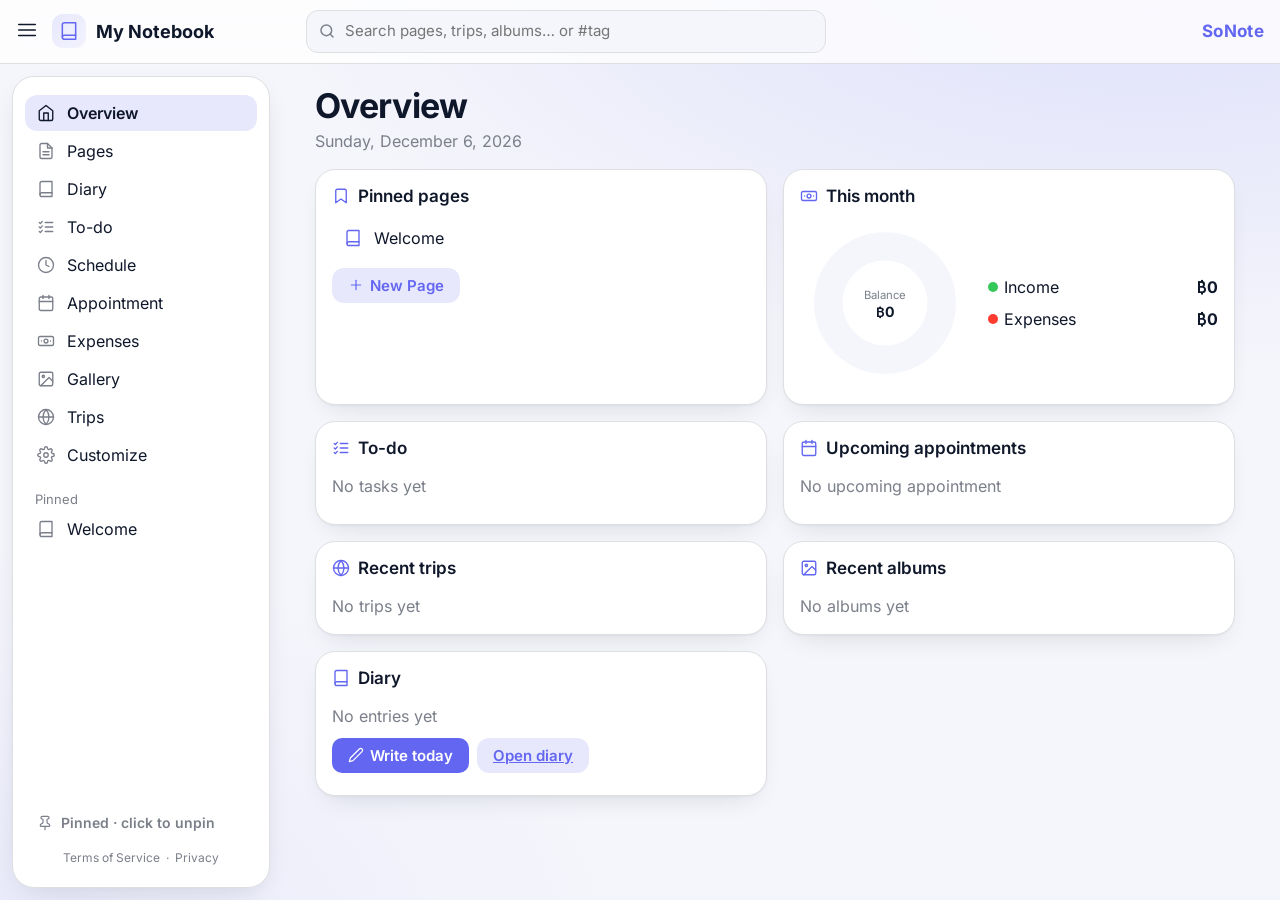
==== commit 06459888: "Add files via upload" ====
--- a/index.html
+++ b/index.html
@@ -273,7 +273,7 @@
 .sr2 .txv{flex:1;min-width:0;padding:11px 4px;cursor:text;white-space:pre-wrap;word-break:break-word}
 .sr2.now .tmv{color:var(--acc)}
 h1,.dhead h1{background:none;-webkit-background-clip:border-box;background-clip:border-box;-webkit-text-fill-color:currentColor;color:var(--ink)}
-.li .eye{display:grid;place-items:center;width:32px;height:32px;border-radius:8px;color:var(--mute);flex:none}.li .eye:hover{background:var(--hov);color:var(--ink)}
+.li .eye,.li .kb{display:grid;place-items:center;width:32px;height:32px;border-radius:8px;color:var(--mute);flex:none}.li .eye:hover,.li .kb:hover{background:var(--hov);color:var(--ink)}.li.lipg:after{display:none}.li .kb svg{display:block}
 .sr2{min-height:48px}
 .tmw{position:relative;display:inline-block;width:112px;flex:none}
 .tml{display:block;color:var(--mute);font:600 13px var(--f1);padding:13px 8px}
@@ -420,7 +420,16 @@
 
 .apv{display:grid;grid-template-columns:120px 1fr;gap:8px;padding:9px 2px;border-bottom:1px solid var(--line);align-items:start}.apv small{color:var(--mute);padding-top:2px;font-size:13px}.apv>div{overflow-wrap:anywhere;white-space:pre-wrap}
 .apvt{margin:8px 0 8px!important;font-size:20px}.apbtn{display:flex;gap:10px;flex-wrap:wrap;margin-top:16px}.apprev .tag.ok{background:#dcfce7;color:#15803d}.apmp .aph{margin-top:18px}
+
+.top .sn{margin-left:auto;flex:none;font:800 17px var(--f1);letter-spacing:.02em;color:var(--acc);padding-left:8px;user-select:none}
+@media(max-width:560px){.top{gap:8px;padding:10px 12px}.top .sn{font-size:14px;padding-left:2px}.top .brand{max-width:150px;overflow:hidden;text-overflow:ellipsis}}
+.legal{display:flex;justify-content:center;align-items:center;gap:6px;flex-wrap:nowrap;white-space:nowrap;padding:8px 6px 2px;font-size:12px;color:var(--mute)}.legal a{color:inherit;text-decoration:none}.legal a:hover{text-decoration:underline;color:var(--ink)}
+@media(max-width:760px){.legal{margin-top:auto}}
+.lgl h3{margin:18px 0 4px}.lgl h3:first-child{margin-top:0}.lgl p{margin:0;line-height:1.6;color:var(--ink)}.lgl .hint{margin-top:22px;color:var(--mute)}
+.grp b.apmy{min-width:150px;white-space:nowrap}@media(max-width:420px){.grp b.apmy{min-width:0}}
+.btn.apy{font-weight:800;font-size:18px;line-height:1;min-width:40px}
 </style>
+<script src="config.js"></script>
 <link rel="manifest" href="manifest.webmanifest">
 <meta name="theme-color" content="#f3effa">
 <meta name="mobile-web-app-capable" content="yes"><meta name="apple-mobile-web-app-capable" content="yes">
@@ -429,7 +438,7 @@
 <link rel="icon" type="image/png" sizes="192x192" href="icons/icon-192.png">
 </head>
 <body>
-<header class="top"><button class="mb" data-act="menu" aria-label="Menu"><svg class="ic24" width="22" height="22" viewBox="0 0 24 24" fill="none" stroke="currentColor" stroke-width="1.8" stroke-linecap="round" stroke-linejoin="round" aria-hidden="true"><line x1="3" y1="12" x2="21" y2="12"/><line x1="3" y1="6" x2="21" y2="6"/><line x1="3" y1="18" x2="21" y2="18"/></svg></button><a class="brand" id="br" href="#home" title="Overview"></a><div class="sbox"><input id="sq" placeholder="Search pages, trips, albums… or #tag" autocomplete="off"></div></header>
+<header class="top"><button class="mb" data-act="menu" aria-label="Menu"><svg class="ic24" width="22" height="22" viewBox="0 0 24 24" fill="none" stroke="currentColor" stroke-width="1.8" stroke-linecap="round" stroke-linejoin="round" aria-hidden="true"><line x1="3" y1="12" x2="21" y2="12"/><line x1="3" y1="6" x2="21" y2="6"/><line x1="3" y1="18" x2="21" y2="18"/></svg></button><a class="brand" id="br" href="#home" title="Overview"></a><div class="sbox"><input id="sq" placeholder="Search pages, trips, albums… or #tag" autocomplete="off"></div><span class="sn" aria-hidden="true">SoNote</span></header>
 <div class="app"><aside></aside><main></main><div class="scrim" data-act="closemenu"></div></div>
 <input type="file" id="fi" accept="image/*" multiple hidden><input type="file" id="bkf" accept=".json,application/json" hidden>
 <div id="lb" hidden></div><div id="st"></div>
@@ -486,7 +495,7 @@
 function side(){const r=route(),pins=S.pins.map(id=>S.pages.find(p=>p.id===id)).filter(Boolean),a=(h,i,t,on,c='',tc='',dg='')=>`<a class="nv${on||r===h?' on':''}${c}" href="#${h}"${dg}>${nspan(i,tc)}${t}</a>`;
 const n=(k,t,on)=>{const x=(S.cfg.nav||{})[k]||{};return a(k,x.e?esc(x.e):icon(x.i||NAVICON[k]),t,on,'',x.c||'',` draggable="true" data-dr="${k}" data-g="nav"`)};
 $('#br').innerHTML=`${logo()}<span>${esc(S.cfg.name)}</span>`;const lb=Object.fromEntries(NAVL),ac={pages:r.startsWith('p-')&&!S.pins.includes(r),diary:r.startsWith('d-'),gallery:r.startsWith('a-'),trips:r.startsWith('t-')};
-$('aside').innerHTML=`<nav class="nvl">${navOrder().map(k=>n(k,lb[k],ac[k])).join('')}</nav>${pins.length?`<div class="sh">Pinned</div><nav class="nvl">${pins.map(p=>a(p.id,pic(p.i,'icon:document',18),esc(p.t||'Untitled'),0,' pin','',` draggable="true" data-dr="${p.id}" data-g="pins"`)).join('')}</nav>`:''}<button class="spin" data-act="sidepin">${icon('pin',16)}${S.cfg.side==='hide'?'Pin sidebar':'Pinned · click to unpin'}</button>`}
+$('aside').innerHTML=`<nav class="nvl">${navOrder().map(k=>n(k,lb[k],ac[k])).join('')}</nav>${pins.length?`<div class="sh">Pinned</div><nav class="nvl">${pins.map(p=>a(p.id,pic(p.i,'icon:document',18),esc(p.t||'Untitled'),0,' pin','',` draggable="true" data-dr="${p.id}" data-g="pins"`)).join('')}</nav>`:''}<button class="spin" data-act="sidepin">${icon('pin',16)}${S.cfg.side==='hide'?'Pin sidebar':'Pinned · click to unpin'}</button>${legalLinks()}`}
 function home(){const pins=S.pins.map(id=>S.pages.find(p=>p.id===id)).filter(Boolean),mm=ym(new Date()),mo=S.ex.filter(e=>e.d.startsWith(mm)),I=sum(mo.filter(isI)),X=sum(mo.filter(e=>!isI(e))),td=ymd(new Date());
 const st=(h,i,n,l)=>`<${h?'a href="#'+h+'"':'div'} class="stat"><span class="si">${i}</span><b>${n}</b><small>${l}</small></${h?'a':'div'}>`,none=t=>`<p class="hint">${t}</p>`;
 const pinRow=p=>`<a class="ln1" href="#${p.id}" draggable="true" data-dr="${p.id}" data-g="pins"><span class="lic">${pic(p.i,'icon:document',18)}</span><span class="lt">${esc(p.t||'Untitled')}</span></a>`;
@@ -499,8 +508,8 @@
 dcal:['p',diaryMini()]};
 const ord=(S.cfg.homeOrder||[]).filter(k=>W[k]);Object.keys(W).forEach(k=>ord.includes(k)||ord.push(k));
 return `<h1>Overview</h1><p class="hint">${new Date().toLocaleDateString(locale(),{weekday:'long',month:'long',day:'numeric',year:'numeric'})}</p><div class="ovg">${ord.map(k=>`<div class="wd w-${W[k][0]}" draggable="true" data-dr="${k}" data-g="home">${W[k][1]}</div>`).join('')}</div>`}
-function pageList(){const txt=h=>{const d=document.createElement('div');d.innerHTML=h;return d.textContent.trim().slice(0,80)},m=['cat','hid'].includes(S.cfg.psort)?S.cfg.psort:'def',L0=fl('p',S.pages),L=m==='hid'?L0.filter(p=>p.hid):L0.filter(p=>!p.hid),nm=p=>p.t||'Untitled',byName=(a,b)=>nm(a).localeCompare(nm(b),undefined,{sensitivity:'base'}),col=S.cfg.catCol||{};
-const row=p=>`<a class="li" href="#${p.id}"><span class="ic">${pic(p.i,'icon:document',22)}</span><div><b>${esc(nm(p))}</b><small>${S.pins.includes(p.id)?icon('pin',12)+' ':''}${p.cat&&m!=='cat'?esc(p.cat)+' · ':''}${esc(tg(p)?tg(p)+' · ':'')}${esc(txt(p.h)||'No content')}</small></div><button class="eye" data-act="phide" data-id="${p.id}" title="${p.hid?'Show page':'Hide page'}" aria-label="${p.hid?'Show page':'Hide page'}">${p.hid?EYE0:EYE}</button></a>`;
+function pageList(){const txt=h=>{const d=document.createElement('div');d.innerHTML=String(h||'').replace(/<\/(h[1-6]|p|li|div|ul|ol)>|<br\s*\/?>/gi,' $&');return d.textContent.replace(/\s+/g,' ').trim().slice(0,80)},m=['cat','hid'].includes(S.cfg.psort)?S.cfg.psort:'def',L0=fl('p',S.pages),L=m==='hid'?L0.filter(p=>p.hid):L0.filter(p=>!p.hid),nm=p=>p.t||'Untitled',byName=(a,b)=>nm(a).localeCompare(nm(b),undefined,{sensitivity:'base'}),col=S.cfg.catCol||{};
+const row=p=>`<a class="li lipg" href="#${p.id}"><span class="ic">${pic(p.i,'icon:document',22)}</span><div><b>${esc(nm(p))}</b><small>${S.pins.includes(p.id)?icon('pin',12)+' ':''}${p.cat&&m!=='cat'?esc(p.cat)+' · ':''}${esc(tg(p)?tg(p)+' · ':'')}${esc(txt(p.h)||'No content')}</small></div><button class="eye" data-act="phide" data-id="${p.id}" title="${p.hid?'Show page':'Hide page'}" aria-label="${p.hid?'Show page':'Hide page'}">${p.hid?EYE0:EYE}</button><button class="kb" data-act="pmenu" data-id="${p.id}" title="More options" aria-label="More options">${icon('more',18)}</button></a>`;
 let body;
 if(m==='cat'){const g={},pf=S.cfg.pcat;(pf==null||pf===''?L:L.filter(p=>(p.cat||'')===(pf==='__none'?'':pf))).forEach(p=>{(g[p.cat||'']=g[p.cat||'']||[]).push(p)});body=`<div class="catf"><select data-pcf aria-label="Category" title="Category"><option value="">All categories (${L.length})</option>${allCats().map(c=>`<option value="${esc(c)}"${pf===c?' selected':''}>${esc(c)} (${L.filter(p=>p.cat===c).length})</option>`).join('')}<option value="__none"${pf==='__none'?' selected':''}>Uncategorized (${L.filter(p=>!p.cat).length})</option></select></div>`+Object.keys(g).sort((a,b)=>!a?1:!b?-1:a.localeCompare(b,undefined,{sensitivity:'base'})).map(k=>`<button class="sh2" data-act="cattog" data-cat="${esc(k)}" aria-expanded="${!col[k]}"><i class="chev${col[k]?'':' open'}">${icon('chevron-right',14)}</i>${esc(k||'Uncategorized')}<span>${g[k].length}</span></button>${col[k]?'':`<div class="list">${g[k].sort(byName).map(row).join('')}</div>`}`).join('')}
 else body=`<div class="list">${L.map(row).join('')}</div>`;
@@ -594,7 +603,7 @@
 const fs=(k,l)=>`<label>${l}<br><select data-cf="${k}">${FONTS.map(f=>`<option${f===c[k]?' selected':''}>${f}</option>`).join('')}</select></label>`;
 return `<div class="bar"><h1>Customize</h1><button class="btn pri" data-act="save">Save</button></div><div class="ov"><section class="pn"><h3>Name & logo</h3><div class="fm"><input data-cf="name" value="${esc(c.name)}" placeholder="Notebook name"><div class="row"><button class="lgbtn" data-act="logopick" title="Choose a logo icon" aria-label="Choose a logo icon">${logo()}</button><input data-cf="logo" maxlength="8" placeholder="Emoji" value="${img||c.logo.startsWith('icon:')?'':esc(c.logo)}" style="width:90px"><button class="btn" data-act="logo">${icon('picture',16)}Use a photo</button>${img?'<button class="btn dn" data-act="rmlogo">Remove photo</button>':''}</div></div></section>
 <section class="pn"><h3>Colors</h3><div class="sw">${THEMES.map((x,i)=>`<button data-act="theme" data-i="${i}" title="${x[0]}" style="background:linear-gradient(135deg,${x[3]} 50%,${x[1]} 50%)"></button>`).join('')}</div><div class="row">${col('bg','Background')}${col('card','Cards')}${col('acc','Accent')}${col('ink','Text')}</div><label class="rng">Transparency<input type="range" min="0" max="100" step="5" value="${cardT(c)}" data-cf="cardT"></label>${imgc('bgImg','Background image','bgimg')}${imgc('cardImg','Card image','cardimg')}</section></div>
-<section class="pn" style="margin-top:16px"><h3>Language</h3><div class="seg lg4">${LANGS.map(([k,n])=>`<button class="${lang()===k?'on':''}" data-act="lang" data-v="${k}">${n}</button>`).join('')}</div></section><section class="pn" style="margin-top:16px"><h3>Fonts</h3><div class="row">${fs('f1','Main font (titles, buttons, menu)')}${fs('f2','Secondary font (body text)')}</div><div class="fpv"><h3>Sample title Aa 123</h3><p>Sample body text for your notebook.</p></div></section><section class="pn" style="margin-top:16px"><h3>Menu icons</h3><p class="hint">Change the emoji and tint it with any color. Reset restores the plain gray default.</p>${nvRows()}</section>${fsSection()}${bkSection()}`}
+<section class="pn" style="margin-top:16px"><h3>Language</h3><div class="seg lg4">${LANGS.map(([k,n])=>`<button class="${lang()===k?'on':''}" data-act="lang" data-v="${k}">${n}</button>`).join('')}</div></section><section class="pn" style="margin-top:16px"><h3>Fonts</h3><div class="row">${fs('f1','Main font (titles, buttons, menu)')}${fs('f2','Secondary font (body text)')}</div><div class="fpv"><h3>Sample title Aa 123</h3><p>Sample body text for your notebook.</p></div></section><section class="pn" style="margin-top:16px"><h3>Menu icons</h3><p class="hint">Change the emoji and tint it with any color. Reset restores the plain gray default.</p>${nvRows()}</section>${gdSection()}${fsSection()}${bkSection()}`}
 /* ---- data folder: readable copy of everything in a folder on the computer (File System Access API: Chrome / Edge) ---- */
 const FSD={pages:'data_pages',diary:'data_diary',todo:'data_todo',schedule:'data_schedule',expense:'data_expense',gallery:'data_gallery',trips:'data_trips',settings:'data_settings',appointment:'data_appointment'};
 let FSBACK='choice',FSH=null,FSST={s:'off',at:0,n:0,w:0,err:''},FSBUSY=false,FSDIRTY=false,FSTM=0;
@@ -627,7 +636,7 @@
 await fsDb('put','fsman',nm);FSST={s:'on',at:Date.now(),n:E.length,w,err:''}}
 catch(err){const m=String(err&&err.name||'')+' '+String(err&&err.message||err);FSST={s:/NotAllowed|Security/.test(m)?'perm':'err',at:FSST.at,n:FSST.n,w:0,err:m.trim()}}
 FSBUSY=false;fsPaint();if(FSST.s==='perm'&&route()==='theme')render();if(FSDIRTY){FSDIRTY=false;fsKick(1)}}
-function fsKick(ms){if(!FSH)return;clearTimeout(FSTM);FSTM=setTimeout(fsSync,ms==null?2500:ms)}
+function fsKick(ms){gdKick();if(!FSH)return;clearTimeout(FSTM);FSTM=setTimeout(fsSync,ms==null?2500:ms)}
 async function fsInit(){if(!fsOK())return;try{const h=await fsDb('get','fsdir');if(!h)return;FSH=h;const p=await h.queryPermission({mode:'readwrite'});if(p==='granted'){FSST.s='on';fsKick(800)}else FSST.s='perm'}catch(e){}}
 async function fsChoose(){if(!fsOK())return;let h;try{h=await showDirectoryPicker({mode:'readwrite',id:'sonote',startIn:'documents'})}catch(e){return}
 try{if(await h.requestPermission({mode:'readwrite'})!=='granted')return}catch(e){}
@@ -650,13 +659,126 @@
 async function fsRestore(){try{const o=await fsLoad();FSST.s='wait';bkRead(JSON.stringify(o));if(!BKP){FSST.s=FSBACK;render()}}catch(e){FSST.s=FSBACK;flash('Could not read the folder');render()}}
 function fsStatus(){const s=FSST;if(s.s==='sync')return '<span>Syncing…</span>';if(s.s==='err')return `<span class="neg">Could not write to the folder</span> <small>${esc(s.err)}</small>`;
 return s.at?`<span>Last synced</span> <span>${esc(new Date(s.at).toLocaleString(locale(),{day:'numeric',month:'short',hour:'2-digit',minute:'2-digit'}))}</span> <span>${s.n} files</span>`:'<span>Waiting for the first sync…</span>'}
-function fsSection(){const lay=Object.values(FSD).map(x=>`<code>${x}</code>`).join(' ');let body;
+function fsSection(){let body;
 if(!fsOK())body='<p class="hint">Not supported in this browser. Use Chrome or Edge, or use Backup below.</p>';
 else if(!FSH)body=`<div class="row"><button class="btn pri" data-act="fschoose">${icon('folder',16)}Choose folder…</button></div>`;
 else if(FSST.s==='choice'||FSST.s==='wait')body=`<div class="bkc"><p><b>This folder already contains SoNote data</b></p><p class="hint">Load it into SoNote, or overwrite the folder with what is in this notebook now.</p><div class="row"><button class="btn pri" data-act="fsload">Load it into SoNote</button><button class="btn" data-act="fsover">Overwrite folder with current data</button><button class="btn" data-act="fsoff">Cancel</button></div></div>`;
 else if(FSST.s==='perm')body=`<p class="fsf">${icon('folder',16)}<b>${esc(FSH.name)}</b></p><p class="hint">Folder access was paused by the browser. Click Allow access to continue syncing.</p><div class="row"><button class="btn pri" data-act="fsallow">Allow access</button><button class="btn" data-act="fsoff">Stop syncing</button></div>`;
 else body=`<p class="fsf">${icon('folder',16)}<b>${esc(FSH.name)}</b></p><p class="rinfo" id="fsst">${fsStatus()}</p><div class="row"><button class="btn" data-act="fsnow">Sync now</button><button class="btn" data-act="fsrestore">Restore from folder</button><button class="btn" data-act="fsoff">Stop syncing</button></div>`;
-return `<section class="pn" style="margin-top:16px"><h3>Data folder</h3><p class="hint">Keep a readable copy of your notebook in a folder on your computer. Each menu gets its own subfolder and photos are saved as normal image files.</p><p class="fsl">${lay}</p>${body}</section>`}
+return `<section class="pn" style="margin-top:16px"><h3>Data folder</h3><p class="hint">Keep a readable copy of your notebook in a folder you choose. SoNote keeps the folders wherever you put them: each menu gets its own subfolder, and photos are saved as normal image files.</p>${body}</section>`}
+/* ---- Google Drive sync (hidden app folder in the user's own Drive) ---- */
+const GD={on:false,st:'off',at:0,err:'',tok:null,exp:0,busy:false,dirty:false,tm:0,md5:'',fid:'',base:null,applying:false};
+const GD_SC='https://www.googleapis.com/auth/drive.appdata',GD_API='https://www.googleapis.com/drive/v3/files',GD_UP='https://www.googleapis.com/upload/drive/v3/files',GD_STATE='sonote-state.json',GD_REF='sonote-img:';
+const gdOK=()=>!!String(window.SONOTE_GOOGLE_CLIENT_ID||'').trim();
+const isObj=x=>!!x&&typeof x==='object'&&!Array.isArray(x),byId=a=>Array.isArray(a)&&a.every(x=>isObj(x)&&typeof x.id==='string'&&x.id);
+function deq(a,b){if(a===b)return true;if(!a||!b||typeof a!=='object'||typeof b!=='object'||Array.isArray(a)!==Array.isArray(b))return false;const ka=Object.keys(a),kb=Object.keys(b);return ka.length===kb.length&&ka.every(k=>Object.hasOwn(b,k)&&deq(a[k],b[k]))}
+/* three-way merge: b = last synced, l = this device, r = Drive. undefined = absent. Items with an id are merged one by one. */
+function m3(b,l,r){if(deq(l,r))return l;if(deq(b,l))return r;if(deq(b,r))return l;if(l===undefined)return r;if(r===undefined)return l;
+if(isObj(l)&&isObj(r)){const bb=isObj(b)?b:{},o={};for(const k of new Set([...Object.keys(l),...Object.keys(r)])){const v=m3(bb[k],l[k],r[k]);if(v!==undefined)o[k]=v}return o}
+if(Array.isArray(l)&&Array.isArray(r)&&byId(l)&&byId(r)){const bm=new Map((byId(b)?b:[]).map(x=>[x.id,x])),lm=new Map(l.map(x=>[x.id,x])),rm=new Map(r.map(x=>[x.id,x])),ord=l.map(x=>x.id);r.forEach(x=>{if(!lm.has(x.id))ord.push(x.id)});const o=[];for(const id of ord){const v=m3(bm.get(id),lm.get(id),rm.get(id));if(v!==undefined)o.push(v)}return o}
+return l}
+function gdRef(o){const imgs=new Map(),txt=JSON.stringify(o,(k,v)=>{if(isImgU(v)){const m=/^data:([^;,]+)/i.exec(v),nm='photo-'+fsHash(v).replace(':','-')+'.'+(MIMEX[m[1].toLowerCase()]||'bin');imgs.set(nm,v);return GD_REF+nm}return v});return{ref:JSON.parse(txt),imgs}}
+function gdNames(o){const n=new Set();(function w(x){if(x&&typeof x==='object')for(const k of Object.keys(x)){const v=x[k];if(typeof v==='string'){if(v.startsWith(GD_REF))n.add(v.slice(GD_REF.length))}else w(v)}})(o);return n}
+async function gdHydrate(ref,have,get){for(const n of gdNames(ref))if(!have.has(n))have.set(n,await get(n));return JSON.parse(JSON.stringify(ref),(k,v)=>typeof v==='string'&&v.startsWith(GD_REF)?have.get(v.slice(GD_REF.length)):v)}
+const gdMime=n=>EXMIME[String(n).split('.').pop().toLowerCase()]||'application/octet-stream';
+function gdLoadGis(){return new Promise((ok,no)=>{if(window.google&&google.accounts&&google.accounts.oauth2)return ok();const s=document.createElement('script');s.src='https://accounts.google.com/gsi/client';s.async=true;s.onload=()=>ok();s.onerror=()=>no(new Error('Could not load Google sign-in'));document.head.append(s)})}
+async function gdToken(interactive){if(GD.tok&&Date.now()<GD.exp-60000)return GD.tok;await gdLoadGis();return new Promise((ok,no)=>{const bad=()=>{const e=new Error('Sign-in needed');e.auth=true;no(e)};const tc=google.accounts.oauth2.initTokenClient({client_id:String(window.SONOTE_GOOGLE_CLIENT_ID).trim(),scope:GD_SC,callback:r=>{if(r&&r.access_token){GD.tok=r.access_token;GD.exp=Date.now()+(+r.expires_in||3600)*1000;ok(GD.tok)}else bad()},error_callback:bad});tc.requestAccessToken({prompt:interactive?'':'none'})})}
+async function gdFetch(url,opt,retry=true){opt=opt||{};const t=await gdToken(false);opt.headers=Object.assign({},opt.headers,{Authorization:'Bearer '+t});const r=await fetch(url,opt);if(r.status===401&&retry){GD.tok=null;return gdFetch(url,opt,false)}if(!r.ok){const e=new Error('Google Drive error '+r.status);e.status=r.status;throw e}return r}
+async function gdList(){let files=[],pt='';do{const r=await gdFetch(GD_API+'?spaces=appDataFolder&pageSize=1000&fields='+encodeURIComponent('nextPageToken,files(id,name,modifiedTime,md5Checksum)')+(pt?'&pageToken='+encodeURIComponent(pt):'')),j=await r.json();files=files.concat(j.files||[]);pt=j.nextPageToken||''}while(pt);return files}
+async function gdPut(name,id,blob,mime){const bd='sonote'+Math.random().toString(36).slice(2),body=new Blob(['--'+bd+'\r\nContent-Type: application/json; charset=UTF-8\r\n\r\n',JSON.stringify(id?{name}:{name,parents:['appDataFolder']}),'\r\n--'+bd+'\r\nContent-Type: '+mime+'\r\n\r\n',blob,'\r\n--'+bd+'--']);
+const r=await gdFetch((id?GD_UP+'/'+id:GD_UP)+'?uploadType=multipart&fields='+encodeURIComponent('id,md5Checksum,modifiedTime'),{method:id?'PATCH':'POST',headers:{'Content-Type':'multipart/related; boundary='+bd},body});return r.json()}
+const gdText=async id=>(await gdFetch(GD_API+'/'+id+'?alt=media')).text();
+async function gdImg(f){const b=await(await gdFetch(GD_API+'/'+f.id+'?alt=media')).blob();return new Promise((ok,no)=>{const fr=new FileReader();fr.onload=()=>ok(fr.result);fr.onerror=no;fr.readAsDataURL(new Blob([b],{type:gdMime(f.name)}))})}
+const gdPersist=()=>fsDb('put','gd',{on:GD.on,at:GD.at,md5:GD.md5,fid:GD.fid,base:GD.base});
+const gdPristine=()=>S.pages.every(p=>p.id==='p-welcome'||/^p-guide-/.test(p.id))&&!Object.keys(S.diary||{}).length&&!(S.todos||[]).length&&!(S.ex||[]).length&&!(S.albums||[]).length&&!(S.trips||[]).length&&!(S.appt&&S.appt.items.length);
+const gdTyping=()=>{const a=document.activeElement;return !!(a&&a!==document.body&&a.matches&&a.matches('[contenteditable=true],[contenteditable=""],input,textarea,select'))};
+function gdStatus(){if(GD.st==='sync')return '<span>Syncing…</span>';if(GD.st==='auth')return '<span class="neg">Sign in again to keep syncing</span>';if(GD.st==='err')return `<span class="neg">Could not sync</span> <small>${esc(GD.err)}</small>`;
+return GD.at?`<span>Last synced</span> <span>${esc(new Date(GD.at).toLocaleString(locale(),{day:'numeric',month:'short',hour:'2-digit',minute:'2-digit'}))}</span>`:'<span>Waiting for the first sync…</span>'}
+function gdPaint(prev){const el=$('#gdst');if(el)el.innerHTML=gdStatus();if(route()==='theme'&&prev!==undefined&&(prev==='auth')!==(GD.st==='auth'))render()}
+function gdKick(ms){if(!GD.on||GD.applying)return;clearTimeout(GD.tm);GD.tm=setTimeout(gdSync,ms==null?4000:ms)}
+async function gdSync(){if(!GD.on||!gdOK())return;if(GD.busy){GD.dirty=true;return}if(typeof navigator!=='undefined'&&navigator.onLine===false)return;
+GD.busy=true;const prev=GD.st;GD.st='sync';gdPaint(prev);
+try{const files=await gdList(),rf=new Map(files.map(f=>[f.name,f])),stf=rf.get(GD_STATE),L0=gdRef(S),L=L0.ref,B=GD.base;let R,M;
+if(stf){R=(B&&GD.fid===stf.id&&GD.md5&&GD.md5===stf.md5Checksum)?B:JSON.parse(await gdText(stf.id));M=(!B&&gdPristine())?R:m3(B||{},L,R)}else M=L;
+const apply=!deq(M,L),up=!stf||!deq(M,R);
+if(apply&&gdTyping()){GD.st=prev==='sync'?'on':prev;GD.busy=false;gdPaint(prev);gdKick(8000);return}
+const have=new Map(L0.imgs);let Mh=null;
+if(apply){Mh=await gdHydrate(M,have,n=>{const f=rf.get(n);if(!f)throw new Error('A photo is missing in Google Drive');return gdImg(f)});if(!deq(gdRef(S).ref,L)){GD.st='on';GD.busy=false;GD.dirty=true;gdPaint(prev);setTimeout(gdSync,1500);return}}
+const need=gdNames(M);
+if(up){for(const n of need)if(!rf.has(n)){const u=have.get(n);if(u)await gdPut(n,null,new Blob([dataBytes(u)],{type:gdMime(n)}),gdMime(n))}
+const res=await gdPut(GD_STATE,stf&&stf.id,new Blob([JSON.stringify(M)],{type:'application/json'}),'application/json');GD.fid=res.id;GD.md5=res.md5Checksum||'';
+const old=Date.now()-864e5;for(const f of files)if(/^photo-/.test(f.name)&&!need.has(f.name)&&Date.parse(f.modifiedTime||0)<old)try{await gdFetch(GD_API+'/'+f.id,{method:'DELETE'})}catch(e){}}
+else{GD.fid=stf.id;GD.md5=stf.md5Checksum||''}
+if(apply){GD.applying=true;try{S=Mh;norm();document.documentElement.lang=lang();await persistS();iniRG();render()}finally{GD.applying=false}}
+GD.base=M;GD.at=Date.now();GD.st='on';GD.err='';await gdPersist()}
+catch(e){if(e&&e.auth){GD.st='auth';GD.tok=null}else{GD.st='err';GD.err=String(e&&e.message||e)}}
+GD.busy=false;gdPaint(prev);if(GD.dirty){GD.dirty=false;gdKick(1000)}}
+async function gdConnect(){try{await gdToken(true)}catch(e){flash('Could not connect to Google');return}GD.on=true;GD.st='on';GD.err='';await gdPersist();render();gdKick(100)}
+async function gdOff(){GD.on=false;GD.st='off';GD.tok=null;GD.base=null;GD.md5='';GD.fid='';clearTimeout(GD.tm);try{await fsDb('del','gd')}catch(e){}render();flash('Google Drive sync stopped')}
+async function gdInit(){if(!gdOK())return;addEventListener('online',()=>gdKick(500));document.addEventListener('visibilitychange',()=>{if(!document.hidden)gdKick(800)});setInterval(()=>{if(!document.hidden)gdKick(0)},18e4);
+if(navigator.onLine!==false)gdLoadGis().catch(()=>{});
+try{const g=await fsDb('get','gd');if(!g||!g.on)return;GD.on=true;GD.at=g.at||0;GD.md5=g.md5||'';GD.fid=g.fid||'';GD.base=g.base||null;GD.st='on';gdKick(1500)}catch(e){}}
+function gdSection(){if(!gdOK())return '';let body;
+if(!GD.on)body=`<div class="row"><button class="btn pri" data-act="gdconnect">${icon('upload',16)}Connect Google Drive</button></div>`;
+else body=`<p class="rinfo" id="gdst">${gdStatus()}</p><div class="row">${GD.st==='auth'?'<button class="btn pri" data-act="gdconnect">Sign in again</button>':'<button class="btn" data-act="gdnow">Sync now</button>'}<button class="btn" data-act="gdoff">Stop syncing</button></div>`;
+return `<section class="pn" style="margin-top:16px"><h3>Google Drive sync</h3><p class="hint">Keep your notebook in sync between your phone and your computer using your own Google Drive. The data is kept in a hidden app folder that only SoNote can open. Open SoNote on each device and connect the same Google account.</p>${body}<p class="hint">If the same item is changed on two devices before they sync, the version on the device you are using wins. Photos count toward your Google Drive storage.</p></section>`}
+/* ---- legal pages ---- */
+const LEG={"en": {"terms": ["Terms of Service", [["About", "SoNote is a personal notebook app (pages, diary, to-do, schedule, appointments, expenses, gallery and trips). By using it you agree to these terms."], ["Your content", "What you write and upload belongs to you. It is stored on your own device. We do not receive, store or have access to it."], ["Backups", "Browsers can clear site data and devices can be lost. You are responsible for keeping backups (Backup, Data folder or Google Drive sync)."], ["Optional services", "Google Drive sync, live exchange rates and web fonts rely on third parties. Their own terms apply and we are not responsible for their availability."], ["Acceptable use", "Use SoNote lawfully. Do not copy, resell or redistribute the app without permission."], ["No warranty", "SoNote is provided \"as is\", without warranties of any kind. To the extent allowed by law, we are not liable for lost data or any other damage arising from its use."], ["Changes", "We may update these terms and the app from time to time. Continuing to use SoNote means you accept the updated terms."]]], "privacy": ["Privacy Policy", [["Summary", "SoNote has no accounts, no ads and no analytics. Your notebook stays on your device unless you choose to sync or export it."], ["Data on your device", "Your pages, diary, to-dos, schedule, appointments, expenses, photos and settings are kept in your browser's local storage on your own device."], ["Optional: Data folder and backups", "Only if you choose, copies are written to a folder you pick, or to a backup file you download."], ["Optional: Google Drive sync", "If you connect Google Drive, SoNote asks permission only for its own hidden app folder in your Drive (the drive.appdata scope). Your data travels directly between your device and your Google Drive; it is never sent to us. You can stop at any time with \"Stop syncing\" and delete the stored data from Google Drive settings (Manage apps). SoNote's use and transfer of information received from Google APIs adheres to the Google API Services User Data Policy, including the Limited Use requirements."], ["Exchange rates", "To convert currencies, the app requests daily exchange rates from open.er-api.com. That service can see your IP address and browser type, but not your notebook content."], ["Hosting and fonts", "The website host may keep standard server logs (such as IP addresses). Depending on the version you use, fonts may be loaded from Google Fonts."], ["Changes", "We may update this policy. The date below shows the latest version."]]], "lu": "Last updated", "ct": "Contact", "bk": "Back"}, "th": {"terms": ["ข้อกำหนดการใช้งาน", [["เกี่ยวกับแอป", "SoNote คือแอปสมุดบันทึกส่วนตัว (เพจ ไดอารี่ สิ่งที่ต้องทำ ตารางเวลา นัดหมาย รายรับรายจ่าย แกลเลอรี และทริป) การใช้งานถือว่าคุณยอมรับข้อกำหนดนี้"], ["เนื้อหาของคุณ", "สิ่งที่คุณเขียนและอัปโหลดเป็นของคุณ ข้อมูลถูกเก็บไว้ในอุปกรณ์ของคุณเอง เราไม่ได้รับ ไม่ได้เก็บ และไม่สามารถเข้าถึงข้อมูลนั้น"], ["การสำรองข้อมูล", "เบราว์เซอร์อาจล้างข้อมูลเว็บไซต์ และอุปกรณ์อาจสูญหายได้ คุณมีหน้าที่สำรองข้อมูลเอง (Backup, Data folder หรือ Google Drive sync)"], ["บริการเสริม", "Google Drive sync อัตราแลกเปลี่ยนสด และฟอนต์เว็บ ใช้บริการของบุคคลที่สาม ซึ่งอยู่ภายใต้ข้อกำหนดของเขาเอง และเราไม่รับผิดชอบต่อความพร้อมใช้งานของบริการเหล่านั้น"], ["การใช้งานที่เหมาะสม", "ใช้ SoNote อย่างถูกกฎหมาย ห้ามคัดลอก ขายต่อ หรือแจกจ่ายแอปโดยไม่ได้รับอนุญาต"], ["ไม่มีการรับประกัน", "SoNote ให้บริการ \"ตามสภาพ\" โดยไม่มีการรับประกันใด ๆ เท่าที่กฎหมายอนุญาต เราไม่รับผิดชอบต่อข้อมูลที่สูญหายหรือความเสียหายอื่นที่เกิดจากการใช้งาน"], ["การเปลี่ยนแปลง", "เราอาจปรับปรุงข้อกำหนดนี้และแอปเป็นครั้งคราว การใช้ SoNote ต่อไปถือว่าคุณยอมรับข้อกำหนดที่ปรับปรุงแล้ว"]]], "privacy": ["นโยบายความเป็นส่วนตัว", [["โดยสรุป", "SoNote ไม่มีบัญชีผู้ใช้ ไม่มีโฆษณา และไม่มีการวิเคราะห์การใช้งาน สมุดของคุณอยู่ในอุปกรณ์ของคุณ เว้นแต่คุณเลือกซิงก์หรือส่งออกเอง"], ["ข้อมูลในอุปกรณ์ของคุณ", "เพจ ไดอารี่ สิ่งที่ต้องทำ ตารางเวลา นัดหมาย รายรับรายจ่าย รูปภาพ และการตั้งค่า ถูกเก็บในที่เก็บข้อมูลของเบราว์เซอร์บนอุปกรณ์ของคุณเอง"], ["ทางเลือก: Data folder และไฟล์สำรอง", "เฉพาะเมื่อคุณเลือก สำเนาข้อมูลจะถูกเขียนลงโฟลเดอร์ที่คุณเลือก หรือไฟล์สำรองที่คุณดาวน์โหลด"], ["ทางเลือก: Google Drive sync", "ถ้าคุณเชื่อม Google Drive SoNote จะขอสิทธิ์เฉพาะโฟลเดอร์แอปที่ซ่อนอยู่ของตัวเองใน Drive ของคุณ (สโคป drive.appdata) ข้อมูลส่งตรงระหว่างอุปกรณ์ของคุณกับ Google Drive ของคุณ และไม่ถูกส่งมาให้เรา คุณหยุดได้ทุกเมื่อด้วย \"Stop syncing\" และลบข้อมูลที่เก็บไว้ได้ที่การตั้งค่า Google Drive (Manage apps) การใช้และการถ่ายโอนข้อมูลที่ได้รับจาก Google APIs ของ SoNote เป็นไปตาม Google API Services User Data Policy รวมถึงข้อกำหนด Limited Use"], ["อัตราแลกเปลี่ยน", "เพื่อแปลงสกุลเงิน แอปจะขออัตราแลกเปลี่ยนรายวันจาก open.er-api.com บริการนั้นอาจเห็นที่อยู่ IP และประเภทเบราว์เซอร์ของคุณ แต่ไม่เห็นเนื้อหาในสมุดของคุณ"], ["โฮสต์และฟอนต์", "ผู้ให้บริการโฮสต์เว็บไซต์อาจเก็บบันทึกเซิร์ฟเวอร์มาตรฐาน (เช่น ที่อยู่ IP) และบางเวอร์ชันอาจโหลดฟอนต์จาก Google Fonts"], ["การเปลี่ยนแปลง", "เราอาจปรับปรุงนโยบายนี้ วันที่ด้านล่างแสดงเวอร์ชันล่าสุด"]]], "lu": "อัปเดตล่าสุด", "ct": "ติดต่อ", "bk": "กลับ"}},LEG_DATE='2026-11-25';
+function legalLinks(){const T=window.SONOTE_TERMS_URL,P=window.SONOTE_PRIVACY_URL,x=(u,r,l)=>u?`<a href="${esc(u)}" target="_blank" rel="noopener">${l}</a>`:`<a href="#${r}">${l}</a>`;return `<div class="legal">${x(T,'terms','Terms of Service')}<span aria-hidden="true">·</span>${x(P,'privacy','Privacy')}</div>`}
+function legalPage(k){const L=LEG[lang()]||LEG.en,[t,secs]=L[k],c=String(window.SONOTE_CONTACT||'').trim();
+return `<div class="bar"><h1>${esc(t)}</h1><a class="btn" href="#home">${esc(L.bk)}</a></div><section class="pn lgl">${secs.map(([a,b],i)=>`<h3>${i+1}. ${esc(a)}</h3><p>${esc(b)}</p>`).join('')}${c?`<h3>${esc(L.ct)}</h3><p>${esc(c)}</p>`:''}<p class="hint">${esc(L.lu)}: ${LEG_DATE}</p></section>`}
+const terms=()=>legalPage('terms'),privacy=()=>legalPage('privacy');
+/* ---- built-in guide pages (3 pages, EN/TH, with SVG illustrations) ---- */
+const svgU=s=>'data:image/svg+xml;base64,'+btoa(unescape(encodeURIComponent(s)));
+const gx=s=>String(s).replace(/&/g,'&amp;').replace(/</g,'&lt;').replace(/>/g,'&gt;');
+const gt=(x,y,s,z=14,f='#0f172a',w=400,a='start')=>`<text x="${x}" y="${y}" font-size="${z}" fill="${f}" font-weight="${w}" text-anchor="${a}">${gx(s)}</text>`;
+const gr=(x,y,w,h,r=8,f='#fff',s='')=>`<rect x="${x}" y="${y}" width="${w}" height="${h}" rx="${r}" fill="${f}"${s?` stroke="${s}"`:''}/>`;
+const gn=(x,y,n)=>`<circle cx="${x}" cy="${y}" r="11" fill="#f97316"/>${gt(x,y+4.5,n,13,'#fff',700,'middle')}`;
+const gdots=(x,y,c='#64748b')=>[-6,0,6].map(d=>`<circle cx="${x}" cy="${y+d}" r="2" fill="${c}"/>`).join('');
+const geye=(x,y,c='#64748b')=>`<path d="M${x-9} ${y}Q${x} ${y-8} ${x+9} ${y}Q${x} ${y+8} ${x-9} ${y}Z" fill="none" stroke="${c}" stroke-width="1.6"/><circle cx="${x}" cy="${y}" r="2.4" fill="${c}"/>`;
+const gsvg=(w,h,b)=>svgU(`<svg xmlns="http://www.w3.org/2000/svg" viewBox="0 0 ${w} ${h}" width="${w}" height="${h}" font-family="-apple-system,'Segoe UI','Noto Sans Thai',Tahoma,Arial,sans-serif"><rect width="${w}" height="${h}" rx="16" fill="#eef0fb"/>${b}</svg>`);
+const GI={
+en:{pages:'Pages',np:'+ New Page',w:'Welcome',w2:'Getting started',a:'Trip checklist',a2:'Packing, tickets, reminders',b:'Recipes',b2:'Food · Favorite dishes',ed:'Edit',dl:'Delete',sv:'Save',tt:'My first page',cat:'Category: Food',tag:'#ideas',lk:'Link to…',pin:'Pin',bg:'Background',tx:'Text',ic:'Icon',cz:'Customize',nl:'Name & logo',nm:'My Notebook',co:'Colors',c1:'Background',c2:'Cards',c3:'Accent',c4:'Text',lg:'Language',fo:'Fonts',fa:'Aa Inter',fb:'Aa Kanit',fc:'Aa Sarabun',mi:'Menu icons',gd:'Google Drive sync',cn:'Connect Google Drive',gd2:'Keep your phone and computer in sync',df:'Data folder',ch:'Choose folder…',df2:'Readable copy on this computer (Chrome / Edge)',bk:'Backup',dw:'Download backup',im:'Import backup…',bk2:'One file with everything',ph:'Phone',pc:'Computer',gdr:'Google Drive',hid:'hidden app folder',same:'Same Google account on every device',iph:'iPhone · Safari',and:'Android · Chrome',dsk:'Computer · Chrome / Edge',i1:'Share → Add to Home Screen',a1:'⋮ menu → Install app',d1:'Install icon in the address bar',oc:'Works offline after install'},
+th:{pages:'เพจ',np:'+ เพจใหม่',w:'Welcome',w2:'เริ่มต้นใช้งาน',a:'เช็กลิสต์ทริป',a2:'ของที่ต้องเตรียม ตั๋ว เตือนความจำ',b:'สูตรอาหาร',b2:'อาหาร · เมนูโปรด',ed:'แก้ไข',dl:'ลบ',sv:'บันทึก',tt:'เพจแรกของฉัน',cat:'หมวดหมู่: อาหาร',tag:'#ไอเดีย',lk:'ลิงก์ไปที่…',pin:'ปักหมุด',bg:'พื้นหลัง',tx:'ตัวอักษร',ic:'ไอคอน',cz:'ปรับแต่ง',nl:'ชื่อและโลโก้',nm:'สมุดของฉัน',co:'สี',c1:'พื้นหลัง',c2:'การ์ด',c3:'สีหลัก',c4:'ตัวอักษร',lg:'ภาษา',fo:'ฟอนต์',fa:'Aa Inter',fb:'Aa Kanit',fc:'Aa Sarabun',mi:'ไอคอนเมนู',gd:'ซิงก์กับ Google Drive',cn:'เชื่อมต่อ Google Drive',gd2:'ให้มือถือและคอมพิวเตอร์ข้อมูลตรงกัน',df:'โฟลเดอร์ข้อมูล',ch:'เลือกโฟลเดอร์…',df2:'สำเนาที่เปิดอ่านได้ในคอมพิวเตอร์ (Chrome / Edge)',bk:'สำรองข้อมูล',dw:'ดาวน์โหลดไฟล์สำรอง',im:'นำเข้าไฟล์สำรอง…',bk2:'ไฟล์เดียวครบทุกอย่าง',ph:'มือถือ',pc:'คอมพิวเตอร์',gdr:'Google Drive',hid:'โฟลเดอร์แอปที่ซ่อนอยู่',same:'ใช้บัญชี Google เดียวกันทุกเครื่อง',iph:'iPhone · Safari',and:'Android · Chrome',dsk:'คอมพิวเตอร์ · Chrome / Edge',i1:'แชร์ → เพิ่มลงหน้าจอโฮม',a1:'เมนู ⋮ → ติดตั้งแอป',d1:'ไอคอนติดตั้งที่แถบที่อยู่',oc:'ใช้ออฟไลน์ได้หลังติดตั้ง'}};
+function gfig(k,L){const g=GI[L]||GI.en,I='#6366f1';let b='';
+if(k==='list'){b=gr(20,18,680,274,14,'#fff','#e2e8f0')+gt(44,62,g.pages,22,'#0f172a',800)+gr(556,40,124,34,10,I)+gt(618,62,g.np,14,'#fff',700,'middle')+gn(544,57,1);
+[[g.w,g.w2],[g.a,g.a2],[g.b,g.b2]].forEach(([t,s],i)=>{const y=92+i*58;b+=(i?`<line x1="20" y1="${y}" x2="700" y2="${y}" stroke="#e2e8f0"/>`:'')+gr(44,y+12,34,34,9,'#e0e7ff')+gt(96,y+27,t,16,'#0f172a',700)+gt(96,y+45,s,13,'#64748b')+geye(610,y+29)+gdots(664,y+29)});
+b+=gn(632,108,2)+gr(540,198,142,84,12,'#fff','#cbd5e1')+gt(560,228,g.ed,15,'#0f172a',600)+gt(560,262,g.dl,15,'#e5484d',600)+gn(526,212,3);return gsvg(720,310,b)}
+if(k==='edit'){b=gr(20,18,680,334,14,'#fff','#e2e8f0')+gt(44,50,'‹ '+g.pages,14,'#64748b',600)+gr(596,32,84,32,10,I)+gt(638,53,g.sv,14,'#fff',700,'middle')+gn(584,48,1)
++gr(44,76,44,44,12,'#e0e7ff')+gn(92,80,2)+gt(106,108,g.tt,24,'#0f172a',800)
++gr(44,132,150,26,13,'#f1f5f9')+gt(119,150,g.cat,13,'#475569',600,'middle')+gr(204,132,70,26,13,'#e0e7ff')+gt(239,150,g.tag,13,I,600,'middle')+gn(286,145,3)
++gr(44,172,632,42,10,'#f1f5f9')+gt(66,199,'B',16,'#0f172a',800)+gt(92,199,'I',16,'#0f172a',400)+gt(114,199,'U',16,'#0f172a',400)+gt(142,199,'H1',14,'#0f172a',700)+gt(176,199,'H2',14,'#0f172a',700)+[210,236,262].map((x,i)=>`<g stroke="#475569" stroke-width="1.6"><line x1="${x}" y1="190" x2="${x+(i==1?14:i==2?14:14)}" y2="190"/><line x1="${x+(i==2?0:0)}" y1="196" x2="${x+(i==0?9:i==1?14:14)}" y2="196"/><line x1="${x}" y1="202" x2="${x+14}" y2="202"/></g>`).join('')+gt(304,200,'A',17,'#ff3b30',800)+gr(330,189,16,14,3,'#fff29a')+gr(480,180,184,26,8,'#fff','#cbd5e1')+gt(492,198,g.lk,13,'#94a3b8')+gn(364,193,4)
++[[44,92,'Inter ▾'],[144,64,'17 ▾'],[216,92,g.tx],[316,120,g.bg],[444,84,'☺ '+g.ic]].map(([x,w,s])=>gr(x,226,w,28,8,'#fff','#cbd5e1')+gt(x+w/2,245,s,13,'#334155',500,'middle')).join('')
++gr(44,264,92,30,10,'#fff','#cbd5e1')+gt(90,284,g.pin,14,'#0f172a',600,'middle')+gr(146,264,100,30,10,'#fff','#fecaca')+gt(196,284,g.dl,14,'#e5484d',600,'middle')+gn(264,279,5)
++gr(44,306,420,8,4,'#e2e8f0')+gr(44,324,300,8,4,'#e2e8f0');return gsvg(720,370,b)}
+if(k==='cust'){b=gr(20,18,680,304,14,'#fff','#e2e8f0')+gt(44,54,g.cz,22,'#0f172a',800)+gr(596,34,84,30,10,I)+gt(638,54,g.sv,14,'#fff',700,'middle')
++gt(44,92,g.nl,14,'#475569',700)+gr(44,102,300,40,10,'#f8fafc','#cbd5e1')+gr(52,108,28,28,8,'#e0e7ff')+gt(92,128,g.nm,15,'#0f172a',600)+gn(358,112,1)
++gt(44,172,g.lg,14,'#475569',700)+['English','ไทย','中文','日本語'].map((s,i)=>gr(44+i*76,182,68,30,15,i==0?I:'#f1f5f9')+gt(78+i*76,202,s,13,i==0?'#fff':'#334155',600,'middle')).join('')+gn(358,196,2)
++gt(44,242,g.fo,14,'#475569',700)+[g.fa,g.fb,g.fc].map((s,i)=>gr(44+i*102,252,94,38,10,'#f8fafc','#cbd5e1')+gt(91+i*102,277,s,15,'#0f172a',600,'middle')).join('')+gn(358,266,3)
++gt(404,92,g.co,14,'#475569',700)+[[g.c1,'#f5f6fb'],[g.c2,'#ffffff'],[g.c3,'#6366f1'],[g.c4,'#0f172a']].map(([s,c],i)=>`<circle cx="${430+i*68}" cy="130" r="20" fill="${c}" stroke="#cbd5e1"/>`+gt(430+i*68,172,s,12,'#475569',500,'middle')).join('')+gn(676,100,4)
++gt(404,212,g.mi,14,'#475569',700)+['#6366f1','#10b981','#f59e0b','#ef4444','#06b6d4','#8b5cf6','#ec4899','#64748b'].map((c,i)=>gr(404+i*34,222,26,26,8,c)).join('')+gn(676,222,5);return gsvg(720,340,b)}
+if(k==='data'){b=gr(20,18,680,86,14,'#fff','#e2e8f0')+gt(44,50,g.gd,16,'#0f172a',700)+gt(44,76,g.gd2,13,'#64748b')+gr(486,36,174,38,10,I)+gt(573,60,g.cn,14,'#fff',700,'middle')+gn(676,36,1)
++gr(20,118,680,86,14,'#fff','#e2e8f0')+gt(44,150,g.df,16,'#0f172a',700)+gt(44,176,g.df2,13,'#64748b')+gr(520,136,140,38,10,'#e0e7ff')+gt(590,160,g.ch,14,I,700,'middle')+gn(676,136,2)
++gr(20,218,680,86,14,'#fff','#e2e8f0')+gt(44,250,g.bk,16,'#0f172a',700)+gt(44,276,g.bk2,13,'#64748b')+gr(376,236,150,38,10,I)+gt(451,260,g.dw,14,'#fff',700,'middle')+gr(536,236,130,38,10,'#e0e7ff')+gt(601,260,g.im,13,I,700,'middle')+gn(676,236,3);return gsvg(720,324,b)}
+if(k==='sync'){const dev=(x,y,w,h,lab,ph)=>(ph?gr(x,y,w,h,18,'#fff','#94a3b8')+gr(x+8,y+22,w-16,h-44,6,'#eef0fb')+`<circle cx="${x+w/2}" cy="${y+h-12}" r="4" fill="#cbd5e1"/>`:gr(x,y,w,h-26,10,'#fff','#94a3b8')+gr(x+8,y+8,w-16,h-42,4,'#eef0fb')+gr(x+w/2-34,y+h-24,68,8,4,'#cbd5e1'))+gt(x+w/2,y+h+22,lab,15,'#0f172a',700,'middle')+gr(x+(ph?18:22),y+(ph?34:20),(ph?w-36:w-44),10,5,'#c7d2fe')+gr(x+(ph?18:22),y+(ph?54:40),(ph?w-60:w-80),10,5,'#e0e7ff')+gr(x+(ph?18:22),y+(ph?74:60),(ph?w-48:w-60),10,5,'#e0e7ff');
+const ar=(x1,x2,y)=>`<g stroke="${I}" stroke-width="3" fill="${I}" stroke-linecap="round"><line x1="${x1+10}" y1="${y}" x2="${x2-10}" y2="${y}"/><path d="M${x1} ${y}l12-7v14zM${x2} ${y}l-12-7v14z" stroke="none"/></g>`;
+b=dev(46,56,92,156,g.ph,1)+dev(528,76,150,126,g.pc,0)+`<g fill="#dbeafe" stroke="#93c5fd" stroke-width="2"><circle cx="330" cy="116" r="30"/><circle cx="366" cy="106" r="36"/><circle cx="404" cy="122" r="28"/><rect x="322" y="116" width="100" height="34" rx="17" stroke="none"/></g><rect x="318" y="118" width="112" height="34" fill="#dbeafe"/>`+gt(374,128,g.gdr,17,'#1e3a8a',800,'middle')+gt(374,148,g.hid,13,'#1e40af',500,'middle')+ar(150,300,130)+ar(446,516,130)+gr(160,252,400,36,18,'#fff','#c7d2fe')+gt(360,276,g.same,15,I,700,'middle');return gsvg(720,300,b)}
+if(k==='pwa'){const col=(x,t,s,s2,ic)=>gr(x,22,216,256,14,'#fff','#e2e8f0')+gt(x+108,56,t,14,'#0f172a',800,'middle')+ic+gt(x+108,200,s,13,'#334155',600,'middle')+(s2?gt(x+108,222,s2,13,'#64748b',400,'middle'):'')+gt(x+108,260,g.oc,12,'#64748b',400,'middle');
+const ph=x=>gr(x+78,76,60,100,10,'#eef0fb','#94a3b8')+gr(x+86,86,44,10,5,'#c7d2fe')+gr(x+86,104,34,10,5,'#e0e7ff')+gr(x+92,150,32,16,8,I);
+const pc=x=>gr(x+50,84,116,72,8,'#eef0fb','#94a3b8')+gr(x+50,84,116,14,6,'#c7d2fe')+gr(x+120,87,38,8,4,'#fff')+gr(x+84,160,48,8,4,'#cbd5e1')+`<circle cx="${x+148}" cy="91" r="3" fill="${I}"/>`;
+b=col(20,g.iph,g.i1,'',ph(20))+col(252,g.and,g.a1,'',ph(252))+col(484,g.dsk,g.d1,'',pc(484));return gsvg(720,300,b)}
+return ''}
+const GG={
+en:{cat:'Guide',
+ p:{t:'How to use Pages',i:'📄',h:(f)=>`<h2>Pages are your free-form notes</h2><p>Use a page for anything: lists, recipes, meeting notes, ideas or plans.</p><p><img src="${f('list')}"></p><ol><li><b>New Page</b> creates a blank page.</li><li>The <b>eye</b> hides a page from the list (open the <b>Hidden</b> tab to bring it back).</li><li>The <b>⋮ menu</b> on each row has <b>Edit</b> and <b>Delete</b>.</li></ol><h3>Write a page</h3><p>Open <b>Pages</b> in the left menu and tap <b>New Page</b>. Type a title, write your text, then press <b>Save</b>. Open any page to read it and press <b>Edit</b> to change it.</p><p><img src="${f('edit')}"></p><ol><li><b>Save</b> keeps your changes.</li><li>Tap the icon next to the title to choose an icon or emoji.</li><li>Choose a <b>category</b> or add <b>#tags</b> so pages are easy to find. Search also understands <b>#tags</b>.</li><li>The toolbar has bold, italic, underline, headings, alignment, indent, text color, highlight and <b>Link to…</b>, which links to another page: type its name and press Enter.</li><li><b>Pin</b> shows the page on Overview and in the left menu. <b>Delete</b> removes it.</li></ol><h3>Good to know</h3><ul><li>Choose a font, text size, text color and page background for each page.</li><li>The <b>Related</b> box at the bottom lists linked pages in both directions.</li><li>Deleting a page cannot be undone. Make a backup first (see the “How to use Customize” page).</li></ul>`},
+ c:{t:'How to use Customize',i:'🎨',h:(f)=>`<h2>Make SoNote look like yours</h2><p>Open <b>Customize</b> in the left menu. Press <b>Save</b> when you are done to keep your changes.</p><p><img src="${f('cust')}"></p><ol><li><b>Name & logo</b>: rename the notebook and choose an emoji, an icon or your own photo as the logo.</li><li><b>Language</b>: English, Thai, Chinese or Japanese.</li><li><b>Fonts</b>: one font for titles, buttons and menu, another for body text.</li><li><b>Colors</b>: background, cards, accent and text. You can also set the transparency of cards and add a background or card image.</li><li><b>Menu icons</b>: change the icon of each menu item and tint it with any color. <b>Reset</b> returns to the default.</li></ol><h3>Keep your data safe</h3><p>Further down the same page are three cards. Your notes live in this browser, so use at least one of them.</p><p><img src="${f('data')}"></p><ol><li><b>Google Drive sync</b> (when enabled for this app) keeps phone and computer the same. See “Use SoNote on phone and computer”.</li><li><b>Data folder</b> (Chrome or Edge on a computer) saves a readable copy in a folder you choose, with one subfolder for each menu.</li><li><b>Backup</b> saves everything to a single file. Use <b>Download backup</b> now and then, and <b>Import backup…</b> to restore it on any device.</li></ol>`},
+ s:{t:'Use SoNote on phone and computer',i:'🔄',h:(f)=>`<h2>Same notebook on every device</h2><p>SoNote stores your notes on your own device. To use it on your phone and your computer with the same content, install it and turn on sync.</p><h3>1. Open and install the app</h3><p>Open the same SoNote link on each device, then install it like an app. It opens in its own window and works offline.</p><p><img src="${f('pwa')}"></p><ul><li><b>iPhone</b>: open the link in Safari, tap Share, then <b>Add to Home Screen</b>.</li><li><b>Android</b>: open the link in Chrome, tap the ⋮ menu, then <b>Install app</b> (or Add to Home screen).</li><li><b>Computer</b>: in Chrome or Edge, click the install icon in the address bar.</li></ul><h3>2. Turn on sync</h3><p>Open <b>Customize</b> → <b>Google Drive sync</b> → <b>Connect Google Drive</b> and sign in. Do the same on your other devices with the <b>same Google account</b>.</p><p><img src="${f('sync')}"></p><ul><li>Your data is kept in a hidden app folder in your own Google Drive that only SoNote can open. It is never sent to anyone else.</li><li>SoNote syncs when you open the app, when you come back to it and every few minutes while it is open and online. If the same item was changed on two devices, the version on the device you are using wins.</li><li>Photos use some of your Google Drive storage.</li></ul><h3>No Google Drive sync card?</h3><p>Use a backup file instead. On the first device choose <b>Customize</b> → <b>Download backup</b>, send the file to the other device and choose <b>Import backup…</b>. Repeat whenever you want to move changes across.</p>`}},
+th:{cat:'คู่มือ',
+ p:{t:'วิธีใช้เพจ',i:'📄',h:(f)=>`<h2>เพจคือสมุดโน้ตอิสระของคุณ</h2><p>ใช้เพจจดอะไรก็ได้ เช่น รายการ สูตรอาหาร บันทึกการประชุม ไอเดีย หรือแผนงาน</p><p><img src="${f('list')}"></p><ol><li><b>เพจใหม่</b> สร้างเพจเปล่า</li><li>ไอคอน <b>ตา</b> ซ่อนเพจจากรายการ (ไปที่แท็บ <b>Hidden</b> เพื่อนำกลับมา)</li><li>เมนู <b>⋮</b> ท้ายแต่ละแถวมี <b>แก้ไข</b> และ <b>ลบ</b></li></ol><h3>เขียนเพจ</h3><p>เปิด <b>Pages</b> ในเมนูด้านซ้าย แล้วกด <b>เพจใหม่</b> พิมพ์ชื่อเรื่อง เขียนเนื้อหา แล้วกด <b>บันทึก</b> เปิดเพจใดก็ได้เพื่ออ่าน และกด <b>แก้ไข</b> เมื่ออยากเปลี่ยนเนื้อหา</p><p><img src="${f('edit')}"></p><ol><li><b>บันทึก</b> เก็บการเปลี่ยนแปลงของคุณ</li><li>กดไอคอนข้างชื่อเรื่องเพื่อเลือกไอคอนหรืออีโมจิ</li><li>เลือก <b>หมวดหมู่</b> หรือเพิ่ม <b>#แท็ก</b> เพื่อให้หาเพจง่าย ช่องค้นหาเข้าใจ <b>#แท็ก</b> ด้วย</li><li>แถบเครื่องมือมี ตัวหนา ตัวเอียง ขีดเส้นใต้ หัวข้อ การจัดแนว การเยื้อง สีตัวอักษร ไฮไลต์ และ <b>ลิงก์ไปที่…</b> สำหรับลิงก์ไปเพจอื่น พิมพ์ชื่อเพจแล้วกด Enter</li><li><b>ปักหมุด</b> แสดงเพจในหน้า Overview และเมนูด้านซ้าย ส่วน <b>ลบ</b> คือลบเพจ</li></ol><h3>ควรรู้</h3><ul><li>เลือกฟอนต์ ขนาดตัวอักษร สีตัวอักษร และสีพื้นหลังของแต่ละเพจได้</li><li>กล่อง <b>Related</b> ด้านล่างแสดงเพจที่ลิงก์ถึงกันทั้งสองทิศทาง</li><li>การลบเพจย้อนกลับไม่ได้ ควรสำรองข้อมูลก่อน (ดูเพจ “วิธีใช้หน้าปรับแต่ง”)</li></ul>`},
+ c:{t:'วิธีใช้หน้าปรับแต่ง',i:'🎨',h:(f)=>`<h2>ทำให้ SoNote เป็นสไตล์ของคุณ</h2><p>เปิด <b>Customize</b> ในเมนูด้านซ้าย เมื่อปรับเสร็จแล้วกด <b>บันทึก</b> เพื่อเก็บการเปลี่ยนแปลง</p><p><img src="${f('cust')}"></p><ol><li><b>ชื่อและโลโก้</b>: เปลี่ยนชื่อสมุด และเลือกอีโมจิ ไอคอน หรือรูปของคุณเองเป็นโลโก้</li><li><b>ภาษา</b>: อังกฤษ ไทย จีน หรือญี่ปุ่น</li><li><b>ฟอนต์</b>: ฟอนต์หนึ่งสำหรับชื่อเรื่อง ปุ่ม และเมนู อีกฟอนต์สำหรับเนื้อหา</li><li><b>สี</b>: พื้นหลัง การ์ด สีหลัก และตัวอักษร ปรับความโปร่งใสของการ์ด และใส่รูปพื้นหลังหรือรูปการ์ดได้</li><li><b>ไอคอนเมนู</b>: เปลี่ยนไอคอนของแต่ละเมนูและใส่สีได้ตามต้องการ กด <b>Reset</b> เพื่อกลับไปค่าเริ่มต้น</li></ol><h3>เก็บข้อมูลให้ปลอดภัย</h3><p>ลงไปด้านล่างของหน้าเดียวกันจะมีการ์ด 3 ใบ ข้อมูลของคุณอยู่ในเบราว์เซอร์นี้ จึงควรใช้อย่างน้อยหนึ่งอย่าง</p><p><img src="${f('data')}"></p><ol><li><b>ซิงก์กับ Google Drive</b> (เมื่อแอปนี้เปิดใช้) ทำให้มือถือและคอมพิวเตอร์ข้อมูลตรงกัน ดูเพจ “ใช้ SoNote บนมือถือและคอมพิวเตอร์”</li><li><b>โฟลเดอร์ข้อมูล</b> (Chrome หรือ Edge บนคอมพิวเตอร์) เก็บสำเนาที่เปิดอ่านได้ไว้ในโฟลเดอร์ที่คุณเลือก โดยแยกโฟลเดอร์ย่อยตามแต่ละเมนู</li><li><b>สำรองข้อมูล</b> เก็บทุกอย่างลงไฟล์เดียว กด <b>ดาวน์โหลดไฟล์สำรอง</b> เป็นระยะ และ <b>นำเข้าไฟล์สำรอง…</b> เพื่อกู้คืนบนเครื่องไหนก็ได้</li></ol>`},
+ s:{t:'ใช้ SoNote บนมือถือและคอมพิวเตอร์',i:'🔄',h:(f)=>`<h2>สมุดเล่มเดียวกันทุกเครื่อง</h2><p>SoNote เก็บบันทึกไว้ในอุปกรณ์ของคุณเอง หากอยากใช้ทั้งมือถือและคอมพิวเตอร์โดยข้อมูลตรงกัน ให้ติดตั้งแอปและเปิดการซิงก์</p><h3>1. เปิดและติดตั้งแอป</h3><p>เปิดลิงก์ SoNote เดียวกันบนทุกเครื่อง แล้วติดตั้งเหมือนแอป แอปจะเปิดในหน้าต่างของตัวเองและใช้ออฟไลน์ได้</p><p><img src="${f('pwa')}"></p><ul><li><b>iPhone</b>: เปิดลิงก์ใน Safari กดปุ่มแชร์ แล้วเลือก <b>เพิ่มลงในหน้าจอโฮม</b></li><li><b>Android</b>: เปิดลิงก์ใน Chrome กดเมนู ⋮ แล้วเลือก <b>ติดตั้งแอป</b> (หรือ เพิ่มลงในหน้าจอหลัก)</li><li><b>คอมพิวเตอร์</b>: ใน Chrome หรือ Edge กดไอคอนติดตั้งที่แถบที่อยู่</li></ul><h3>2. เปิดการซิงก์</h3><p>ไปที่ <b>Customize</b> → <b>ซิงก์กับ Google Drive</b> → <b>เชื่อมต่อ Google Drive</b> แล้วเข้าสู่ระบบ ทำแบบเดียวกันบนเครื่องอื่นโดยใช้ <b>บัญชี Google เดียวกัน</b></p><p><img src="${f('sync')}"></p><ul><li>ข้อมูลถูกเก็บในโฟลเดอร์แอปที่ซ่อนอยู่ใน Google Drive ของคุณเอง ซึ่งมีแต่ SoNote เปิดได้ และไม่ถูกส่งให้ผู้อื่น</li><li>SoNote ซิงก์เมื่อเปิดแอป เมื่อกลับมาที่แอป และทุกไม่กี่นาทีขณะที่แอปเปิดอยู่และออนไลน์ หากรายการเดียวกันถูกแก้บนสองเครื่อง ระบบใช้เวอร์ชันบนเครื่องที่คุณกำลังใช้อยู่</li><li>รูปภาพใช้พื้นที่ Google Drive ของคุณบางส่วน</li></ul><h3>ไม่มีการ์ดซิงก์กับ Google Drive?</h3><p>ใช้ไฟล์สำรองแทน บนเครื่องแรกเลือก <b>Customize</b> → <b>ดาวน์โหลดไฟล์สำรอง</b> ส่งไฟล์ไปอีกเครื่อง แล้วเลือก <b>นำเข้าไฟล์สำรอง…</b> ทำซ้ำเมื่ออยากย้ายการเปลี่ยนแปลงข้ามเครื่อง</p>`}}};
+function guidePages(L){const l=GG[L]?L:'en',G=GG[l],f=k=>gfig(k,l);return [['p-guide-pages','p'],['p-guide-custom','c'],['p-guide-sync','s']].map(([id,k])=>({id,t:G[k].t,i:G[k].i,cat:G.cat,rel:[],ct:Date.now(),h:G[k].h(f)}))}
+
 /* ---- backup / restore ---- */
 let BKP=null,BKU=null;
 const BK_FMT='sonote-backup',mbs=n=>(Math.round(n/104857.6)/10).toFixed(1);
@@ -679,7 +801,7 @@
 const LANGS=[['en','English'],['th','ไทย'],['zh','中文'],['ja','日本語']],LOCS={en:'en-US',th:'th-TH-u-ca-gregory',zh:'zh-CN',ja:'ja-JP'},LI={th:0,zh:1,ja:2};
 const lang=()=>(S&&S.cfg&&S.cfg.lang)||'en',locale=()=>LOCS[lang()]||'en-US';
 const MON_TH=['ม.ค.','ก.พ.','มี.ค.','เม.ย.','พ.ค.','มิ.ย.','ก.ค.','ส.ค.','ก.ย.','ต.ค.','พ.ย.','ธ.ค.'];
-const TRD={"Update ready — close and reopen the app to use the new version":["มีเวอร์ชันใหม่ — ปิดแล้วเปิดแอปอีกครั้งเพื่อใช้งาน", "有新版本 — 请关闭并重新打开应用", "新しいバージョンがあります — アプリを閉じて開き直してください"],"Pending":["ยังไม่เสร็จ", "待处理", "未完了"],"Other appointments":["นัดหมายอื่นในวันนี้", "当天其他预约", "同日の他の予定"],"Number of people":["จำนวนคน", "人数", "人数"],"People":["จำนวนคน", "人数", "人数"],"Upcoming appointments":["นัดหมายที่กำลังจะถึง", "即将到来的预约", "今後の予定"],"Deposit done":["มัดจำแล้ว", "订金已付", "預り金済み"],"Payment done":["ชำระแล้ว", "已付款", "支払い済み"],"Appointment":["นัดหมาย", "预约", "予定"],"Upcoming":["ที่กำลังจะถึง", "即将到来", "今後の予定"],"No upcoming appointment":["ยังไม่มีนัดหมายที่จะถึง", "暂无即将到来的预约", "今後の予定はありません"],"Template":["เทมเพลต", "模板", "テンプレート"],"Template name":["ชื่อเทมเพลต", "模板名称", "テンプレート名"],"Turn on the details you want to fill in for each appointment.":["เปิดข้อมูลที่ต้องการกรอกในแต่ละนัดหมาย", "开启每个预约需要填写的信息。", "各予定で入力したい項目をオンにします。"],"Event":["กิจกรรม", "事件", "イベント"],"Contact person":["ผู้ติดต่อ", "联系人", "担当者"],"Email":["อีเมล", "电子邮件", "メール"],"Tel":["โทร", "电话", "電話"],"Website":["เว็บไซต์", "网站", "ウェブサイト"],"Address":["ที่อยู่", "地址", "住所"],"Deadline":["กำหนดส่ง", "截止日期", "期限"],"Deposit":["มัดจำ", "订金", "手付金"],"Paid":["จ่ายแล้ว", "已付", "支払済"],"Tag":["แท็ก", "标签", "タグ"],"New template":["เทมเพลตใหม่", "新建模板", "新しいテンプレート"],"Delete template":["ลบเทมเพลต", "删除模板", "テンプレートを削除"],"Tomorrow":["พรุ่งนี้", "明天", "明日"],"New appointment":["นัดหมายใหม่", "新预约", "新しい予定"],"Edit appointment":["แก้ไขนัดหมาย", "编辑预约", "予定を編集"],"No appointments on this day":["ไม่มีนัดหมายในวันนี้", "这一天没有预约", "この日の予定はありません"],"Delete appointment":["ลบนัดหมาย", "删除预约", "予定を削除"],"Appointment saved":["บันทึกนัดหมายแล้ว", "预约已保存", "予定を保存しました"],"Appointment deleted":["ลบนัดหมายแล้ว", "预约已删除", "予定を削除しました"],"Edit entry":["แก้ไขรายการ", "编辑记录", "記録を編集"],"Save changes":["บันทึกการเปลี่ยนแปลง", "保存更改", "変更を保存"],"Basic":["พื้นฐาน", "基础", "基本"],"Full":["ครบ", "完整", "フル"],"Data folder":["โฟลเดอร์ข้อมูล", "数据文件夹", "データフォルダ"],"Keep a readable copy of your notebook in a folder on your computer. Each menu gets its own subfolder and photos are saved as normal image files.":["เก็บสำเนาข้อมูลสมุดไว้ในโฟลเดอร์บนคอมพิวเตอร์ แต่ละเมนูมีโฟลเดอร์ย่อยของตัวเอง และรูปภาพจะถูกบันทึกเป็นไฟล์รูปปกติ", "在电脑上的文件夹中保存笔记本的可读副本。每个菜单都有自己的子文件夹，照片会保存为普通图片文件。", "パソコン上のフォルダにノートのコピーを保存します。メニューごとにサブフォルダが作られ、写真は通常の画像ファイルとして保存されます。"],"Not supported in this browser. Use Chrome or Edge, or use Backup below.":["เบราว์เซอร์นี้ไม่รองรับ ใช้ Chrome หรือ Edge หรือใช้การสำรองข้อมูลด้านล่างแทน", "此浏览器不支持。请使用 Chrome 或 Edge，或使用下方的备份。", "このブラウザは非対応です。Chrome または Edge を使うか、下のバックアップを使ってください。"],"Choose folder…":["เลือกโฟลเดอร์…", "选择文件夹…", "フォルダを選択…"],"This folder already contains SoNote data":["โฟลเดอร์นี้มีข้อมูล SoNote อยู่แล้ว", "此文件夹已包含 SoNote 数据", "このフォルダにはすでに SoNote のデータがあります"],"Load it into SoNote, or overwrite the folder with what is in this notebook now.":["โหลดข้อมูลในโฟลเดอร์เข้า SoNote หรือเขียนทับโฟลเดอร์ด้วยข้อมูลในสมุดตอนนี้", "将文件夹中的数据载入 SoNote，或用当前笔记本的内容覆盖文件夹。", "フォルダのデータを SoNote に読み込むか、現在のノートの内容でフォルダを上書きします。"],"Load it into SoNote":["โหลดเข้า SoNote", "载入 SoNote", "SoNote に読み込む"],"Overwrite folder with current data":["เขียนทับโฟลเดอร์ด้วยข้อมูลปัจจุบัน", "用当前数据覆盖文件夹", "現在のデータでフォルダを上書き"],"Folder access was paused by the browser. Click Allow access to continue syncing.":["เบราว์เซอร์หยุดสิทธิ์เข้าถึงโฟลเดอร์ไว้ กด อนุญาตการเข้าถึง เพื่อซิงก์ต่อ", "浏览器已暂停文件夹访问。点击“允许访问”继续同步。", "ブラウザがフォルダへのアクセスを一時停止しました。「アクセスを許可」を押すと同期を続けます。"],"Allow access":["อนุญาตการเข้าถึง", "允许访问", "アクセスを許可"],"Stop syncing":["หยุดซิงก์", "停止同步", "同期を停止"],"Sync now":["ซิงก์ตอนนี้", "立即同步", "今すぐ同期"],"Restore from folder":["กู้คืนจากโฟลเดอร์", "从文件夹恢复", "フォルダから復元"],"Syncing…":["กำลังซิงก์…", "正在同步…", "同期中…"],"Last synced":["ซิงก์ล่าสุด", "上次同步", "最終同期"],"Waiting for the first sync…":["รอซิงก์ครั้งแรก…", "等待首次同步…", "最初の同期を待っています…"],"Could not write to the folder":["เขียนลงโฟลเดอร์ไม่ได้", "无法写入文件夹", "フォルダに書き込めません"],"Export report":["ส่งออกรายงาน", "导出报表", "レポートを出力"],"From":["ตั้งแต่", "从", "開始"],"To":["ถึง", "至", "終了"],"Download Excel (.xlsx)":["ดาวน์โหลด Excel (.xlsx)", "下载 Excel (.xlsx)", "Excel (.xlsx) をダウンロード"],"Amounts use the currency selected above":["จำนวนเงินใช้สกุลเงินที่เลือกด้านบน", "金额使用上方所选货币", "金額は上で選択した通貨を使用します"],"Report created — check your Downloads folder":["สร้างรายงานแล้ว — ดูในโฟลเดอร์ดาวน์โหลด", "报表已创建 — 请查看下载文件夹", "レポートを作成しました — ダウンロードフォルダを確認してください"],"Could not create report":["สร้างรายงานไม่ได้", "无法创建报表", "レポートを作成できません"],"No entries in this period":["ไม่มีรายการในช่วงเวลานี้", "此期间没有记录", "この期間に記録はありません"],"Income & Expenses report":["รายงานรายรับรายจ่าย", "收支报表", "収支レポート"],"Summary":["สรุป", "汇总", "サマリー"],"Transactions":["รายการ", "明细", "明細"],"Period":["ช่วงเวลา", "期间", "期間"],"Date":["วันที่", "日期", "日付"],"Day":["วัน", "星期", "曜日"],"Type":["ประเภทรายการ", "类型", "種類"],"Note":["โน้ต", "备注", "メモ"],"Tags":["แท็ก", "标签", "タグ"],"Original amount":["จำนวนเงินต้นฉบับ", "原始金额", "元の金額"],"Days":["จำนวนวัน", "天数", "日数"],"Average daily spending":["ค่าใช้จ่ายเฉลี่ยต่อวัน", "日均支出", "1日あたりの平均支出"],"Share":["สัดส่วน", "占比", "割合"],"Days are counted up to today for the current month":["เดือนปัจจุบันนับวันถึงวันนี้", "当前月份的天数计算到今天", "当月は今日までの日数で計算"],"Rates last updated":["อัปเดตเรทล่าสุด","汇率最后更新","レート最終更新"],"Built-in approximate rates (offline)":["เรทประมาณการในแอป (ออฟไลน์)", "内置近似汇率（离线）", "内蔵の概算レート（オフライン）"],"No exchange rate for some entries yet; shown unconverted":["ยังไม่มีอัตราแลกเปลี่ยนของบางรายการ จึงแสดงโดยไม่แปลงค่า", "部分记录暂无汇率，按原值显示", "一部の記録は為替レートがないため換算せず表示しています"],"Icons":["ไอคอน", "图标", "アイコン"],"Insert an icon or emoji at the cursor":["แทรกไอคอนหรืออีโมจิที่เคอร์เซอร์", "在光标处插入图标或表情", "カーソル位置にアイコンや絵文字を挿入"],"Today":["วันนี้", "今天", "今日"],"Previous day":["วันก่อนหน้า", "前一天", "前の日"],"Next day":["วันถัดไป", "后一天", "次の日"],"No entries on this day":["ไม่มีรายการในวันนี้", "这一天没有记录", "この日の記録はありません"],"Search country…":["ค้นหาประเทศ…", "搜索国家…", "国を検索…"],"Search country":["ค้นหาประเทศ", "搜索国家", "国を検索"],"No matching country":["ไม่พบประเทศที่ตรงกัน", "没有匹配的国家", "一致する国がありません"],"Country":["ประเทศ", "国家/地区", "国"],"By country":["ตามประเทศ", "按国家", "国別"],"World map":["แผนที่โลก", "世界地图", "世界地図"],"Countries":["ประเทศ", "国家/地区", "国・地域"],"Font size":["ขนาดตัวอักษร", "字号", "文字サイズ"],"Font":["ฟอนต์", "字体", "フォント"],"Backup":["สำรองข้อมูล", "备份", "バックアップ"],"Save everything (pages, diary, expenses, photos and settings) to one file, then load it back on another browser or computer. Your data is stored only in this browser, so back it up from time to time.":["บันทึกทุกอย่าง (หน้า ไดอารี่ รายรับรายจ่าย รูปภาพ และการตั้งค่า) ลงไฟล์เดียว แล้วนำกลับมาใช้บนเบราว์เซอร์หรือคอมพิวเตอร์เครื่องอื่นได้ ข้อมูลของคุณเก็บไว้ในเบราว์เซอร์นี้เท่านั้น จึงควรสำรองไว้เป็นระยะ", "把所有内容（页面、日记、收支、照片和设置）保存为一个文件，之后可在其他浏览器或电脑上导入。你的数据只保存在此浏览器中，请定期备份。", "すべて（ページ、日記、収支、写真、設定）を1つのファイルに保存し、別のブラウザやパソコンで読み込めます。データはこのブラウザ内にのみ保存されるため、定期的にバックアップしてください。"],"Download backup":["ดาวน์โหลดไฟล์สำรอง", "下载备份", "バックアップをダウンロード"],"Import backup…":["นำเข้าไฟล์สำรอง…", "导入备份…", "バックアップを読み込む…"],"Copy backup":["คัดลอกข้อมูลสำรอง", "复制备份", "バックアップをコピー"],"Paste backup text instead":["วางข้อความสำรองแทน", "改为粘贴备份文本", "バックアップのテキストを貼り付ける"],"Paste backup text here":["วางข้อความสำรองที่นี่", "在此粘贴备份文本", "ここにバックアップのテキストを貼り付け"],"Import pasted text":["นำเข้าข้อความที่วาง", "导入粘贴的文本", "貼り付けたテキストを読み込む"],"Replace all data here with this backup?":["แทนที่ข้อมูลทั้งหมดที่นี่ด้วยไฟล์สำรองนี้?", "用此备份替换这里的所有数据？", "ここのすべてのデータをこのバックアップで置き換えますか？"],"Everything currently in this notebook will be replaced. Download a backup of it first if you want to keep it.":["ข้อมูลทั้งหมดในสมุดนี้ตอนนี้จะถูกแทนที่ ถ้าต้องการเก็บไว้ ให้ดาวน์โหลดไฟล์สำรองก่อน", "此笔记本中的现有内容都将被替换。如需保留，请先下载备份。", "このノートの現在の内容はすべて置き換えられます。残したい場合は先にバックアップをダウンロードしてください。"],"Replace everything":["แทนที่ทั้งหมด", "全部替换", "すべて置き換える"],"Backup imported.":["นำเข้าไฟล์สำรองแล้ว", "备份已导入。", "バックアップを読み込みました。"],"Undo import":["ยกเลิกการนำเข้า", "撤销导入", "読み込みを取り消す"],"Backup created — check your Downloads folder":["สร้างไฟล์สำรองแล้ว — ดูในโฟลเดอร์ Downloads", "备份已创建 — 请查看下载文件夹", "バックアップを作成しました — ダウンロードフォルダを確認してください"],"Copied backup to clipboard":["คัดลอกข้อมูลสำรองแล้ว", "已复制备份到剪贴板", "バックアップをコピーしました"],"Could not copy — use Download":["คัดลอกไม่ได้ — ใช้ปุ่มดาวน์โหลดแทน", "无法复制 — 请使用下载", "コピーできません — ダウンロードを使ってください"],"Could not create backup":["สร้างไฟล์สำรองไม่ได้", "无法创建备份", "バックアップを作成できません"],"Not a valid backup file":["ไฟล์สำรองไม่ถูกต้อง", "备份文件无效", "バックアップファイルが正しくありません"],"Not a SoNote backup":["ไม่ใช่ไฟล์สำรองของ SoNote", "不是 SoNote 备份", "SoNote のバックアップではありません"],"Could not import":["นำเข้าไม่ได้", "无法导入", "読み込めません"],"Saved — backup imported":["บันทึกแล้ว — นำเข้าไฟล์สำรองเรียบร้อย", "已保存 — 备份已导入", "保存しました — バックアップを読み込みました"],"Saved — previous data restored":["บันทึกแล้ว — คืนข้อมูลเดิมเรียบร้อย", "已保存 — 已恢复之前的数据", "保存しました — 以前のデータを復元しました"],"Toggle":["สลับ (พับ/ขยาย)", "折叠块", "トグル"],"Indent":["เยื้องย่อหน้า", "增加缩进", "インデント"],"Outdent":["ลดการเยื้อง", "减少缩进", "インデント解除"],"Heading 1":["หัวข้อ 1", "标题 1", "見出し 1"],"Heading 2":["หัวข้อ 2", "标题 2", "見出し 2"],"No category":["ไม่มีหมวดหมู่", "无类别", "カテゴリなし"],"New category":["หมวดหมู่ใหม่", "新类别", "新しいカテゴリ"],"+ New category…":["+ หมวดหมู่ใหม่…", "+ 新建类别…", "+ 新しいカテゴリ…"],"All categories":["ทุกหมวดหมู่", "所有类别", "すべてのカテゴリ"],"Uncategorized":["ไม่มีหมวดหมู่", "未分类", "未分類"],"Find a place":["ค้นหาสถานที่", "查找地点", "場所を探す"],"Search place":["พิมพ์ชื่อสถานที่", "搜索地点", "場所を検索"],"Open Google Maps":["เปิด Google Maps", "打开 Google 地图", "Google マップを開く"],"Paste the Google Maps link here":["วางลิงก์ Google Maps ที่นี่", "在此粘贴 Google 地图链接", "Google マップのリンクをここに貼り付け"],"Use this place":["ใช้สถานที่นี้", "使用此地点", "この場所を使う"],"Find the place on Google Maps, copy its link (Share → Copy link, or the address bar), then paste it below.":["หาสถานที่ใน Google Maps แล้วคัดลอกลิงก์ (แชร์ → คัดลอกลิงก์ หรือจากแถบที่อยู่) จากนั้นวางด้านล่าง", "在 Google 地图中找到地点，复制链接（分享 → 复制链接，或地址栏），然后粘贴到下方。", "Google マップで場所を探し、リンク（共有 → リンクをコピー、またはアドレスバー）をコピーして下に貼り付けてください。"],"Type a place name or paste a Google Maps link":["พิมพ์ชื่อสถานที่หรือวางลิงก์ Google Maps", "请输入地点名称或粘贴 Google 地图链接", "場所の名前を入力するか、Google マップのリンクを貼り付けてください"],"Align left":["ชิดซ้าย", "左对齐", "左揃え"],"Align center":["กึ่งกลาง", "居中", "中央揃え"],"Align right":["ชิดขวา", "右对齐", "右揃え"],"Delete (Del)":["ลบ (Del)","删除 (Del)","削除 (Del)"],"Transparency":["ความโปร่งใส","透明度","透明度"],"Overview":["ภาพรวม","概览","概要"],"Search":["ค้นหา","搜索","検索"],"Pages":["เพจ","页面","ページ"],"Page":["เพจ","页面","ページ"],"Diary":["ไดอารี่","日记","日記"],"To-do":["สิ่งที่ต้องทำ","待办事项","ToDo"],"Schedule":["ตารางเวลา","日程","スケジュール"],"Expenses":["รายจ่าย","收支","支出"],"Expense":["รายจ่าย","支出","支出"],"Income":["รายรับ","收入","収入"],"Income & Expenses":["รายรับและรายจ่าย","收入与支出","収入と支出"],"Gallery":["แกลเลอรี","图库","ギャラリー"],"Trips":["ทริป","旅行","旅行"],"Trip":["ทริป","旅行","旅行"],"Album":["อัลบั้ม","相册","アルバム"],"Customize":["ปรับแต่ง","个性化","カスタマイズ"],"Menu":["เมนู","菜单","メニュー"],"Search pages, trips, albums… or #tag":["ค้นหาเพจ ทริป อัลบั้ม… หรือ #แท็ก","搜索页面、旅行、相册… 或 #标签","ページ・旅行・アルバム… または #タグ を検索"],"Save":["บันทึก","保存","保存"],"Saved":["บันทึกแล้ว","已保存","保存しました"],"Could not save":["บันทึกไม่สำเร็จ","保存失败","保存できませんでした"],"Cancel":["ยกเลิก","取消","キャンセル"],"Delete":["ลบ","删除","削除"],"Remove":["นำออก","移除","削除"],"Edit":["แก้ไข","编辑","編集"],"Add":["เพิ่ม","添加","追加"],"Clear":["ล้าง","清除","クリア"],"Reset":["รีเซ็ต","重置","リセット"],"Done":["เสร็จแล้ว","完成","完了"],"Close":["ปิด","关闭","閉じる"],"Next":["ถัดไป","下一个","次へ"],"Previous":["ก่อนหน้า","上一个","前へ"],"Rotate right":["หมุนขวา","向右旋转","右に回転"],"Crop":["ตัดภาพ","裁剪","トリミング"],"Apply crop":["ตัดตามกรอบ","应用裁剪","トリミングを適用"],"Size":["ขนาด","大小","サイズ"],"Smaller":["เล็กลง","缩小","小さく"],"Larger":["ใหญ่ขึ้น","放大","大きく"],"Edit image":["แก้ไขรูปภาพ","编辑图片","画像を編集"],"Language":["ภาษา","语言","言語"],"Currency":["สกุลเงิน","货币","通貨"],"Pinned":["ปักหมุด","已固定","ピン留め"],"Pinned pages":["เพจที่ปักหมุด","固定的页面","ピン留めしたページ"],"click to unpin":["คลิกเพื่อเลิกปักหมุด","点击取消固定","クリックでピン解除"],"Pin":["ปักหมุด","固定","ピン留め"],"Unpin":["เลิกปักหมุด","取消固定","ピン解除"],"Pin sidebar":["ปักหมุดแถบข้าง","固定侧边栏","サイドバーを固定"],"Recent trips":["ทริปล่าสุด","最近的旅行","最近の旅行"],"Recent albums":["อัลบั้มล่าสุด","最近的相册","最近のアルバム"],"This month":["เดือนนี้","本月","今月"],"Entries this month":["บันทึกเดือนนี้","本月日记","今月の記録"],"Spending by category":["รายจ่ายตามหมวดหมู่","按类别的支出","カテゴリ別の支出"],"Daily spending":["รายจ่ายต่อวัน","日均支出","1日あたりの支出"],"Monthly balance":["ยอดคงเหลือรายเดือน","每月结余","月別の収支"],"Balance":["คงเหลือ","结余","残高"],"Open diary":["เปิดไดอารี่","打开日记","日記を開く"],"Write today":["เขียนวันนี้","写今天","今日を書く"],"Related":["เกี่ยวข้อง","相关","関連"],"Linked from":["ลิงก์มาจาก","链接来源","リンク元"],"No albums yet":["ยังไม่มีอัลบั้ม","还没有相册","アルバムはまだありません"],"No pinned pages":["ยังไม่มีเพจที่ปักหมุด","没有固定的页面","ピン留めしたページはありません"],"No tasks yet":["ยังไม่มีงาน","还没有任务","タスクはまだありません"],"No trips yet":["ยังไม่มีทริป","还没有旅行","旅行はまだありません"],"No entries this month":["เดือนนี้ยังไม่มีรายการ","本月暂无记录","今月の記録はありません"],"No pages yet.":["ยังไม่มีเพจ","还没有页面。","ページはまだありません。"],"No hidden pages.":["ไม่มีเพจที่ซ่อน","没有隐藏的页面。","非表示のページはありません。"],"Type to search, or tap a tag above.":["พิมพ์เพื่อค้นหา หรือแตะแท็กด้านบน","输入关键词搜索，或点击上方标签。","入力して検索、または上のタグをタップ。"],"New Page":["เพจใหม่","新建页面","新しいページ"],"Default":["ค่าเริ่มต้น","默认","デフォルト"],"Category":["หมวดหมู่","类别","カテゴリ"],"Hidden":["ซ่อน","隐藏","非表示"],"Hide page":["ซ่อนเพจ","隐藏页面","ページを隠す"],"Show page":["แสดงเพจ","显示页面","ページを表示"],"Delete this page?":["ลบเพจนี้?","删除此页面？","このページを削除しますか？"],"Untitled":["ไม่มีชื่อ","无标题","無題"],"Add category":["เพิ่มหมวดหมู่","添加类别","カテゴリを追加"],"Title":["ชื่อเรื่อง","标题","タイトル"],"Add #tag":["เพิ่ม #แท็ก","添加 #标签","#タグを追加"],"Tags (e.g. food, work)":["แท็ก (เช่น food, work)","标签（如 food, work）","タグ（例: food, work）"],"Work":["งาน","工作","仕事"],"Link to… type a name, press Enter":["ลิงก์ไปที่… พิมพ์ชื่อแล้วกด Enter","链接到… 输入名称后按回车","リンク先… 名前を入力して Enter"],"Add link… type a name, press Enter":["เพิ่มลิงก์… พิมพ์ชื่อแล้วกด Enter","添加链接… 输入名称后按回车","リンクを追加… 名前を入力して Enter"],"Insert image":["แทรกรูปภาพ","插入图片","画像を挿入"],"Insert image at the cursor":["แทรกรูปภาพที่เคอร์เซอร์","在光标处插入图片","カーソル位置に画像を挿入"],"Insert an icon at the cursor":["แทรกไอคอนที่เคอร์เซอร์","在光标处插入图标","カーソル位置にアイコンを挿入"],"Insert table":["แทรกตาราง","插入表格","表を挿入"],"Bold":["ตัวหนา","加粗","太字"],"Italic":["ตัวเอียง","斜体","斜体"],"Underline":["ขีดเส้นใต้","下划线","下線"],"Paragraph":["ย่อหน้า","段落","段落"],"Bullet list":["รายการหัวข้อย่อย","项目符号列表","箇条書き"],"Numbered list":["รายการลำดับเลข","编号列表","番号付きリスト"],"Divider":["เส้นคั่น","分隔线","区切り線"],"Highlight":["ไฮไลท์","高亮","ハイライト"],"Text color":["สีตัวอักษร","文字颜色","文字色"],"Page background":["พื้นหลังเพจ","页面背景","ページの背景"],"Page text color":["สีข้อความของเพจ","页面文字颜色","ページの文字色"],"Image":["รูปภาพ","图片","画像"],"Icon":["ไอคอน","图标","アイコン"],"Table":["ตาราง","表格","表"],"List":["รายการ","列表","リスト"],"Text":["ข้อความ","文字","テキスト"],"Col":["คอลัมน์","列","列"],"Row":["แถว","行","行"],"Total":["รวม","合计","合計"],"Add column":["เพิ่มคอลัมน์","添加列","列を追加"],"Add column at the end":["เพิ่มคอลัมน์ท้ายตาราง","在末尾添加列","末尾に列を追加"],"Add row at the end":["เพิ่มแถวท้ายตาราง","在末尾添加行","末尾に行を追加"],"Add row below":["เพิ่มแถวด้านล่าง","在下方添加行","下に行を追加"],"Delete column":["ลบคอลัมน์","删除列","列を削除"],"Delete row":["ลบแถว","删除行","行を削除"],"Delete table":["ลบตาราง","删除表格","表を削除"],"Toggle column totals":["เปิด/ปิดผลรวมคอลัมน์","切换列合计","列の合計を切替"],"Toggle row totals":["เปิด/ปิดผลรวมแถว","切换行合计","行の合計を切替"],"Click inside a table first":["คลิกในตารางก่อน","请先点击表格内部","先に表の中をクリックしてください"],"Color":["สี","颜色","色"],"Color code":["รหัสสี","颜色代码","カラーコード"],"Copy color code":["คัดลอกรหัสสี","复制颜色代码","カラーコードをコピー"],"Select the code and press Ctrl+C":["เลือกโค้ดแล้วกด Ctrl+C","选中代码后按 Ctrl+C","コードを選択して Ctrl+C を押してください"],"Add entry":["เพิ่มรายการ","添加记录","記録を追加"],"Save Entry":["บันทึกรายการ","保存记录","記録を保存"],"Delete entry":["ลบรายการ","删除记录","記録を削除"],"Delete this diary entry?":["ลบบันทึกไดอารี่นี้?","删除这条日记？","この日記を削除しますか？"],"Title of the day":["หัวข้อของวัน","今天的标题","今日のタイトル"],"Write about this day… (#tags work)":["เขียนเกี่ยวกับวันนี้… (ใส่ #แท็กได้)","写写今天… （可使用 #标签）","今日のことを書く… （#タグが使えます）"],"Year":["ปี","年","年"],"Month":["เดือน","月","月"],"Emoji":["อีโมจิ","表情符号","絵文字"],"Add a task…":["เพิ่มงาน…","添加任务…","タスクを追加…"],"Task":["งาน","任务","タスク"],"Clear completed":["ล้างงานที่เสร็จแล้ว","清除已完成","完了済みを削除"],"Remove all completed tasks?":["ลบงานที่เสร็จแล้วทั้งหมด?","移除所有已完成的任务？","完了したタスクをすべて削除しますか？"],"Delete task":["ลบงาน","删除任务","タスクを削除"],"Toggle done":["สลับสถานะเสร็จ","切换完成状态","完了を切替"],"Due date":["วันครบกำหนด","截止日期","期限"],"Pick a due date":["เลือกวันครบกำหนด","选择截止日期","期限を選択"],"No date":["ไม่มีวันที่","无日期","日付なし"],"Preset":["พรีเซ็ต","预设","プリセット"],"Preset name":["ชื่อพรีเซ็ต","预设名称","プリセット名"],"Rename preset":["เปลี่ยนชื่อพรีเซ็ต","重命名预设","プリセット名を変更"],"Add item":["เพิ่มรายการ","添加项目","項目を追加"],"Remove item":["ลบรายการ","移除项目","項目を削除"],"Clear everything on this day?":["ล้างทุกอย่างในวันนี้?","清除这一天的所有内容？","この日のすべてを消去しますか？"],"Time":["เวลา","时间","時間"],"Plan":["แผน","计划","予定"],"Mon":["จ.","周一","月"],"Tue":["อ.","周二","火"],"Wed":["พ.","周三","水"],"Thu":["พฤ.","周四","木"],"Fri":["ศ.","周五","金"],"Sat":["ส.","周六","土"],"Sun":["อา.","周日","日"],"Amount":["จำนวนเงิน","金额","金額"],"Country":["ประเทศ","国家/地区","国・地域"],"Note (optional)":["บันทึก (ไม่บังคับ)","备注（可选）","メモ（任意）"],"Previous month":["เดือนก่อนหน้า","上个月","前の月"],"Next month":["เดือนถัดไป","下个月","次の月"],"Previous year":["ปีก่อนหน้า","上一年","前の年"],"Next year":["ปีถัดไป","下一年","次の年"],"Food":["อาหาร","餐饮","食費"],"Transport":["เดินทาง","交通","交通"],"Shopping":["ช้อปปิ้ง","购物","買い物"],"Bills & Rent":["บิลและค่าเช่า","账单与房租","請求・家賃"],"Fun":["บันเทิง","娱乐","娯楽"],"Health":["สุขภาพ","健康","健康"],"Travel":["ท่องเที่ยว","旅行","旅行"],"Other":["อื่น ๆ","其他","その他"],"Salary":["เงินเดือน","工资","給与"],"Freelance":["ฟรีแลนซ์","自由职业","フリーランス"],"Investment":["การลงทุน","投资","投資"],"Gift":["ของขวัญ","礼金","ギフト"],"Other income":["รายรับอื่น ๆ","其他收入","その他の収入"],"New Album":["อัลบั้มใหม่","新建相册","新しいアルバム"],"New Trip":["ทริปใหม่","新建旅行","新しい旅行"],"Album name":["ชื่ออัลบั้ม","相册名称","アルバム名"],"Add Photos":["เพิ่มรูปภาพ","添加照片","写真を追加"],"Add Cover Photo":["เพิ่มรูปหน้าปก","添加封面照片","カバー写真を追加"],"Cover":["หน้าปก","封面","カバー"],"Set as cover":["ตั้งเป็นหน้าปก","设为封面","カバーに設定"],"Caption…":["คำบรรยาย…","说明…","キャプション…"],"Delete Album":["ลบอัลบั้ม","删除相册","アルバムを削除"],"Delete Trip":["ลบทริป","删除旅行","旅行を削除"],"Delete this album and all its photos?":["ลบอัลบั้มนี้และรูปทั้งหมด?","删除此相册及其所有照片？","このアルバムとすべての写真を削除しますか？"],"Delete this trip?":["ลบทริปนี้?","删除此旅行？","この旅行を削除しますか？"],"Remove the last day and its content?":["ลบวันสุดท้ายและเนื้อหาในวันนั้น?","移除最后一天及其内容？","最終日とその内容を削除しますか？"],"Remove photo":["นำรูปออก","移除照片","写真を削除"],"Delete photo":["ลบรูป","删除照片","写真を削除"],"Remove location":["นำสถานที่ออก","移除地点","場所を削除"],"Add Google Maps location":["เพิ่มสถานที่จาก Google Maps","添加 Google 地图地点","Google マップの場所を追加"],"Google Maps link":["ลิงก์ Google Maps","Google 地图链接","Google マップのリンク"],"Open in Google Maps":["เปิดใน Google Maps","在 Google 地图中打开","Google マップで開く"],"Place name":["ชื่อสถานที่","地点名称","場所の名前"],"Places (separate with commas)":["สถานที่ (คั่นด้วยเครื่องหมายจุลภาค)","地点（用逗号分隔）","場所（カンマ区切り）"],"Start":["เริ่ม","开始","開始"],"End":["สิ้นสุด","结束","終了"],"Trips can span up to 90 days":["ทริปยาวได้สูงสุด 90 วัน","旅行最长可达 90 天","旅行は最大90日までです"],"Short link: the place name can’t be read. Paste the full link from your browser’s address bar.":["ลิงก์แบบย่อ: อ่านชื่อสถานที่ไม่ได้ กรุณาวางลิงก์เต็มจากแถบที่อยู่ของเบราว์เซอร์","短链接：无法读取地点名称。请粘贴浏览器地址栏中的完整链接。","短縮リンクでは場所の名前を読み取れません。ブラウザのアドレスバーの完全なリンクを貼り付けてください。"],"Drag to reorder":["ลากเพื่อจัดลำดับ","拖动以重新排序","ドラッグして並べ替え"],"More options":["ตัวเลือกเพิ่มเติม","更多选项","その他のオプション"],"Name & logo":["ชื่อและโลโก้","名称与标志","名前とロゴ"],"Notebook name":["ชื่อสมุด","笔记本名称","ノートの名前"],"My Notebook":["สมุดของฉัน","我的笔记本","マイノート"],"Choose a logo icon":["เลือกไอคอนโลโก้","选择标志图标","ロゴアイコンを選択"],"Choose an icon":["เลือกไอคอน","选择图标","アイコンを選択"],"Choose icon":["เลือกไอคอน","选择图标","アイコンを選択"],"Choose image":["เลือกรูปภาพ","选择图片","画像を選択"],"Change image":["เปลี่ยนรูปภาพ","更换图片","画像を変更"],"Use a photo":["ใช้รูปถ่าย","使用照片","写真を使う"],"Colors":["สี","颜色","カラー"],"Background":["พื้นหลัง","背景","背景"],"Cards":["การ์ด","卡片","カード"],"Accent":["สีเน้น","强调色","アクセント"],"Background image":["รูปพื้นหลัง","背景图片","背景画像"],"Card image":["รูปการ์ด","卡片图片","カード画像"],"Card background":["พื้นหลังการ์ด","卡片背景","カードの背景"],"Image visibility":["ความชัดของรูป","图片可见度","画像の濃さ"],"Fonts":["ฟอนต์","字体","フォント"],"Main font (titles, buttons, menu)":["ฟอนต์หลัก (หัวข้อ ปุ่ม เมนู)","主字体（标题、按钮、菜单）","メインフォント（タイトル・ボタン・メニュー）"],"Secondary font (body text)":["ฟอนต์รอง (เนื้อหา)","次要字体（正文）","サブフォント（本文）"],"Sample title Aa 123":["ตัวอย่างหัวข้อ Aa 123","标题示例 Aa 123","タイトルのサンプル Aa 123"],"Sample body text for your notebook.":["ตัวอย่างข้อความเนื้อหาในสมุดของคุณ","笔记本正文示例。","ノートの本文サンプルです。"],"System":["ระบบ","系统","システム"],"Menu icons":["ไอคอนเมนู","菜单图标","メニューアイコン"],"Change the emoji and tint it with any color. Reset restores the plain gray default.":["เปลี่ยนอีโมจิและใส่สีที่ต้องการได้ กดรีเซ็ตเพื่อกลับเป็นสีเทาเริ่มต้น","更换表情符号并为其着任意颜色。点击重置可恢复默认灰色。","絵文字を変更して好きな色を付けられます。リセットで標準のグレーに戻ります。"],"Indigo":["คราม","靛蓝","インディゴ"],"Rose":["กุหลาบ","玫瑰","ローズ"],"Emerald":["มรกต","翠绿","エメラルド"],"Amber":["อำพัน","琥珀","アンバー"],"Sky":["ฟ้า","天蓝","スカイ"],"Midnight":["เที่ยงคืน","午夜","ミッドナイト"],"Item":["รายการ","项目","項目"],"Not saved yet":["ยังไม่ได้บันทึก","尚未保存","未保存"]};
+const TRD={"Update ready — close and reopen the app to use the new version":["มีเวอร์ชันใหม่ — ปิดแล้วเปิดแอปอีกครั้งเพื่อใช้งาน", "有新版本 — 请关闭并重新打开应用", "新しいバージョンがあります — アプリを閉じて開き直してください"],"Terms of Service":["ข้อกำหนดการใช้งาน", "服务条款", "利用規約"],"Privacy":["ความเป็นส่วนตัว", "隐私", "プライバシー"],"Google Drive sync":["ซิงก์กับ Google Drive", "Google Drive 同步", "Google Drive 同期"],"Keep your notebook in sync between your phone and your computer using your own Google Drive. The data is kept in a hidden app folder that only SoNote can open. Open SoNote on each device and connect the same Google account.":["ซิงก์สมุดระหว่างมือถือกับคอมพิวเตอร์ผ่าน Google Drive ของคุณเอง ข้อมูลถูกเก็บในโฟลเดอร์แอปที่ซ่อนอยู่ ซึ่งมีเพียง SoNote เท่านั้นที่เปิดได้ เปิด SoNote บนแต่ละเครื่องแล้วเชื่อมกับบัญชี Google เดียวกัน", "使用您自己的 Google Drive 在手机和电脑之间同步笔记本。数据保存在只有 SoNote 能打开的隐藏应用文件夹中。请在每台设备上打开 SoNote 并连接同一个 Google 账号。", "ご自身の Google Drive を使って、スマートフォンとパソコンの間でノートを同期します。データは SoNote だけが開ける非表示のアプリ用フォルダに保存されます。各デバイスで SoNote を開き、同じ Google アカウントに接続してください。"],"If the same item is changed on two devices before they sync, the version on the device you are using wins. Photos count toward your Google Drive storage.":["ถ้าแก้รายการเดียวกันบนสองเครื่องก่อนซิงก์ จะใช้เวอร์ชันบนเครื่องที่คุณกำลังใช้อยู่ รูปภาพนับรวมในพื้นที่เก็บข้อมูล Google Drive ของคุณ", "如果同一项内容在同步前于两台设备上被修改，将以您当前使用的设备上的版本为准。照片会占用您的 Google Drive 存储空间。", "同期前に同じ項目を2台のデバイスで変更した場合は、使用中のデバイスの内容が優先されます。写真は Google Drive の容量を使用します。"],"Connect Google Drive":["เชื่อมต่อ Google Drive", "连接 Google Drive", "Google Drive に接続"],"Sign in again to keep syncing":["ลงชื่อเข้าใช้อีกครั้งเพื่อซิงก์ต่อ", "请重新登录以继续同步", "同期を続けるには再度サインインしてください"],"Sign in again":["ลงชื่อเข้าใช้อีกครั้ง", "重新登录", "再度サインイン"],"Could not sync":["ซิงก์ไม่สำเร็จ", "同步失败", "同期できませんでした"],"Could not connect to Google":["เชื่อมต่อ Google ไม่ได้", "无法连接 Google", "Google に接続できませんでした"],"Google Drive sync stopped":["หยุดซิงก์กับ Google Drive แล้ว", "已停止 Google Drive 同步", "Google Drive の同期を停止しました"],"Pending":["ยังไม่เสร็จ", "待处理", "未完了"],"Other appointments":["นัดหมายอื่นในวันนี้", "当天其他预约", "同日の他の予定"],"Number of people":["จำนวนคน", "人数", "人数"],"People":["จำนวนคน", "人数", "人数"],"Upcoming appointments":["นัดหมายที่กำลังจะถึง", "即将到来的预约", "今後の予定"],"Deposit done":["มัดจำแล้ว", "订金已付", "預り金済み"],"Payment done":["ชำระแล้ว", "已付款", "支払い済み"],"Appointment":["นัดหมาย", "预约", "予定"],"Upcoming":["ที่กำลังจะถึง", "即将到来", "今後の予定"],"No upcoming appointment":["ยังไม่มีนัดหมายที่จะถึง", "暂无即将到来的预约", "今後の予定はありません"],"Template":["เทมเพลต", "模板", "テンプレート"],"Template name":["ชื่อเทมเพลต", "模板名称", "テンプレート名"],"Turn on the details you want to fill in for each appointment.":["เปิดข้อมูลที่ต้องการกรอกในแต่ละนัดหมาย", "开启每个预约需要填写的信息。", "各予定で入力したい項目をオンにします。"],"Event":["กิจกรรม", "事件", "イベント"],"Contact person":["ผู้ติดต่อ", "联系人", "担当者"],"Email":["อีเมล", "电子邮件", "メール"],"Tel":["โทร", "电话", "電話"],"Website":["เว็บไซต์", "网站", "ウェブサイト"],"Address":["ที่อยู่", "地址", "住所"],"Deadline":["กำหนดส่ง", "截止日期", "期限"],"Deposit":["มัดจำ", "订金", "手付金"],"Paid":["จ่ายแล้ว", "已付", "支払済"],"Tag":["แท็ก", "标签", "タグ"],"New template":["เทมเพลตใหม่", "新建模板", "新しいテンプレート"],"Delete template":["ลบเทมเพลต", "删除模板", "テンプレートを削除"],"Tomorrow":["พรุ่งนี้", "明天", "明日"],"New appointment":["นัดหมายใหม่", "新预约", "新しい予定"],"Edit appointment":["แก้ไขนัดหมาย", "编辑预约", "予定を編集"],"No appointments on this day":["ไม่มีนัดหมายในวันนี้", "这一天没有预约", "この日の予定はありません"],"Delete appointment":["ลบนัดหมาย", "删除预约", "予定を削除"],"Appointment saved":["บันทึกนัดหมายแล้ว", "预约已保存", "予定を保存しました"],"Appointment deleted":["ลบนัดหมายแล้ว", "预约已删除", "予定を削除しました"],"Edit entry":["แก้ไขรายการ", "编辑记录", "記録を編集"],"Save changes":["บันทึกการเปลี่ยนแปลง", "保存更改", "変更を保存"],"Basic":["พื้นฐาน", "基础", "基本"],"Full":["ครบ", "完整", "フル"],"Data folder":["โฟลเดอร์ข้อมูล", "数据文件夹", "データフォルダ"],"Keep a readable copy of your notebook in a folder you choose. SoNote keeps the folders wherever you put them: each menu gets its own subfolder, and photos are saved as normal image files.":["เก็บสำเนาข้อมูลสมุดไว้ในโฟลเดอร์ที่คุณเลือก SoNote จะเก็บโฟลเดอร์ไว้ตามที่คุณเลือก แต่ละเมนูมีโฟลเดอร์ย่อยของตัวเอง และรูปภาพจะถูกบันทึกเป็นไฟล์รูปปกติ", "在您选择的文件夹中保存笔记本的可读副本。SoNote 会把文件夹保存在您选择的位置：每个菜单都有自己的子文件夹，照片会保存为普通图片文件。", "選んだフォルダにノートのコピーを保存します。SoNote は選んだ場所にフォルダを保管し、メニューごとにサブフォルダが作られ、写真は通常の画像ファイルとして保存されます。"],"Not supported in this browser. Use Chrome or Edge, or use Backup below.":["เบราว์เซอร์นี้ไม่รองรับ ใช้ Chrome หรือ Edge หรือใช้การสำรองข้อมูลด้านล่างแทน", "此浏览器不支持。请使用 Chrome 或 Edge，或使用下方的备份。", "このブラウザは非対応です。Chrome または Edge を使うか、下のバックアップを使ってください。"],"Choose folder…":["เลือกโฟลเดอร์…", "选择文件夹…", "フォルダを選択…"],"This folder already contains SoNote data":["โฟลเดอร์นี้มีข้อมูล SoNote อยู่แล้ว", "此文件夹已包含 SoNote 数据", "このフォルダにはすでに SoNote のデータがあります"],"Load it into SoNote, or overwrite the folder with what is in this notebook now.":["โหลดข้อมูลในโฟลเดอร์เข้า SoNote หรือเขียนทับโฟลเดอร์ด้วยข้อมูลในสมุดตอนนี้", "将文件夹中的数据载入 SoNote，或用当前笔记本的内容覆盖文件夹。", "フォルダのデータを SoNote に読み込むか、現在のノートの内容でフォルダを上書きします。"],"Load it into SoNote":["โหลดเข้า SoNote", "载入 SoNote", "SoNote に読み込む"],"Overwrite folder with current data":["เขียนทับโฟลเดอร์ด้วยข้อมูลปัจจุบัน", "用当前数据覆盖文件夹", "現在のデータでフォルダを上書き"],"Folder access was paused by the browser. Click Allow access to continue syncing.":["เบราว์เซอร์หยุดสิทธิ์เข้าถึงโฟลเดอร์ไว้ กด อนุญาตการเข้าถึง เพื่อซิงก์ต่อ", "浏览器已暂停文件夹访问。点击“允许访问”继续同步。", "ブラウザがフォルダへのアクセスを一時停止しました。「アクセスを許可」を押すと同期を続けます。"],"Allow access":["อนุญาตการเข้าถึง", "允许访问", "アクセスを許可"],"Stop syncing":["หยุดซิงก์", "停止同步", "同期を停止"],"Sync now":["ซิงก์ตอนนี้", "立即同步", "今すぐ同期"],"Restore from folder":["กู้คืนจากโฟลเดอร์", "从文件夹恢复", "フォルダから復元"],"Syncing…":["กำลังซิงก์…", "正在同步…", "同期中…"],"Last synced":["ซิงก์ล่าสุด", "上次同步", "最終同期"],"Waiting for the first sync…":["รอซิงก์ครั้งแรก…", "等待首次同步…", "最初の同期を待っています…"],"Could not write to the folder":["เขียนลงโฟลเดอร์ไม่ได้", "无法写入文件夹", "フォルダに書き込めません"],"Export report":["ส่งออกรายงาน", "导出报表", "レポートを出力"],"From":["ตั้งแต่", "从", "開始"],"To":["ถึง", "至", "終了"],"Download Excel (.xlsx)":["ดาวน์โหลด Excel (.xlsx)", "下载 Excel (.xlsx)", "Excel (.xlsx) をダウンロード"],"Amounts use the currency selected above":["จำนวนเงินใช้สกุลเงินที่เลือกด้านบน", "金额使用上方所选货币", "金額は上で選択した通貨を使用します"],"Report created — check your Downloads folder":["สร้างรายงานแล้ว — ดูในโฟลเดอร์ดาวน์โหลด", "报表已创建 — 请查看下载文件夹", "レポートを作成しました — ダウンロードフォルダを確認してください"],"Could not create report":["สร้างรายงานไม่ได้", "无法创建报表", "レポートを作成できません"],"No entries in this period":["ไม่มีรายการในช่วงเวลานี้", "此期间没有记录", "この期間に記録はありません"],"Income & Expenses report":["รายงานรายรับรายจ่าย", "收支报表", "収支レポート"],"Summary":["สรุป", "汇总", "サマリー"],"Transactions":["รายการ", "明细", "明細"],"Period":["ช่วงเวลา", "期间", "期間"],"Date":["วันที่", "日期", "日付"],"Day":["วัน", "星期", "曜日"],"Type":["ประเภทรายการ", "类型", "種類"],"Note":["โน้ต", "备注", "メモ"],"Tags":["แท็ก", "标签", "タグ"],"Original amount":["จำนวนเงินต้นฉบับ", "原始金额", "元の金額"],"Days":["จำนวนวัน", "天数", "日数"],"Average daily spending":["ค่าใช้จ่ายเฉลี่ยต่อวัน", "日均支出", "1日あたりの平均支出"],"Share":["สัดส่วน", "占比", "割合"],"Days are counted up to today for the current month":["เดือนปัจจุบันนับวันถึงวันนี้", "当前月份的天数计算到今天", "当月は今日までの日数で計算"],"Rates last updated":["อัปเดตเรทล่าสุด","汇率最后更新","レート最終更新"],"Built-in approximate rates (offline)":["เรทประมาณการในแอป (ออฟไลน์)", "内置近似汇率（离线）", "内蔵の概算レート（オフライン）"],"No exchange rate for some entries yet; shown unconverted":["ยังไม่มีอัตราแลกเปลี่ยนของบางรายการ จึงแสดงโดยไม่แปลงค่า", "部分记录暂无汇率，按原值显示", "一部の記録は為替レートがないため換算せず表示しています"],"Icons":["ไอคอน", "图标", "アイコン"],"Insert an icon or emoji at the cursor":["แทรกไอคอนหรืออีโมจิที่เคอร์เซอร์", "在光标处插入图标或表情", "カーソル位置にアイコンや絵文字を挿入"],"Today":["วันนี้", "今天", "今日"],"Previous day":["วันก่อนหน้า", "前一天", "前の日"],"Next day":["วันถัดไป", "后一天", "次の日"],"No entries on this day":["ไม่มีรายการในวันนี้", "这一天没有记录", "この日の記録はありません"],"Search country…":["ค้นหาประเทศ…", "搜索国家…", "国を検索…"],"Search country":["ค้นหาประเทศ", "搜索国家", "国を検索"],"No matching country":["ไม่พบประเทศที่ตรงกัน", "没有匹配的国家", "一致する国がありません"],"Country":["ประเทศ", "国家/地区", "国"],"By country":["ตามประเทศ", "按国家", "国別"],"World map":["แผนที่โลก", "世界地图", "世界地図"],"Countries":["ประเทศ", "国家/地区", "国・地域"],"Font size":["ขนาดตัวอักษร", "字号", "文字サイズ"],"Font":["ฟอนต์", "字体", "フォント"],"Backup":["สำรองข้อมูล", "备份", "バックアップ"],"Save everything (pages, diary, expenses, photos and settings) to one file, then load it back on another browser or computer. Your data is stored only in this browser, so back it up from time to time.":["บันทึกทุกอย่าง (หน้า ไดอารี่ รายรับรายจ่าย รูปภาพ และการตั้งค่า) ลงไฟล์เดียว แล้วนำกลับมาใช้บนเบราว์เซอร์หรือคอมพิวเตอร์เครื่องอื่นได้ ข้อมูลของคุณเก็บไว้ในเบราว์เซอร์นี้เท่านั้น จึงควรสำรองไว้เป็นระยะ", "把所有内容（页面、日记、收支、照片和设置）保存为一个文件，之后可在其他浏览器或电脑上导入。你的数据只保存在此浏览器中，请定期备份。", "すべて（ページ、日記、収支、写真、設定）を1つのファイルに保存し、別のブラウザやパソコンで読み込めます。データはこのブラウザ内にのみ保存されるため、定期的にバックアップしてください。"],"Download backup":["ดาวน์โหลดไฟล์สำรอง", "下载备份", "バックアップをダウンロード"],"Import backup…":["นำเข้าไฟล์สำรอง…", "导入备份…", "バックアップを読み込む…"],"Copy backup":["คัดลอกข้อมูลสำรอง", "复制备份", "バックアップをコピー"],"Paste backup text instead":["วางข้อความสำรองแทน", "改为粘贴备份文本", "バックアップのテキストを貼り付ける"],"Paste backup text here":["วางข้อความสำรองที่นี่", "在此粘贴备份文本", "ここにバックアップのテキストを貼り付け"],"Import pasted text":["นำเข้าข้อความที่วาง", "导入粘贴的文本", "貼り付けたテキストを読み込む"],"Replace all data here with this backup?":["แทนที่ข้อมูลทั้งหมดที่นี่ด้วยไฟล์สำรองนี้?", "用此备份替换这里的所有数据？", "ここのすべてのデータをこのバックアップで置き換えますか？"],"Everything currently in this notebook will be replaced. Download a backup of it first if you want to keep it.":["ข้อมูลทั้งหมดในสมุดนี้ตอนนี้จะถูกแทนที่ ถ้าต้องการเก็บไว้ ให้ดาวน์โหลดไฟล์สำรองก่อน", "此笔记本中的现有内容都将被替换。如需保留，请先下载备份。", "このノートの現在の内容はすべて置き換えられます。残したい場合は先にバックアップをダウンロードしてください。"],"Replace everything":["แทนที่ทั้งหมด", "全部替换", "すべて置き換える"],"Backup imported.":["นำเข้าไฟล์สำรองแล้ว", "备份已导入。", "バックアップを読み込みました。"],"Undo import":["ยกเลิกการนำเข้า", "撤销导入", "読み込みを取り消す"],"Backup created — check your Downloads folder":["สร้างไฟล์สำรองแล้ว — ดูในโฟลเดอร์ Downloads", "备份已创建 — 请查看下载文件夹", "バックアップを作成しました — ダウンロードフォルダを確認してください"],"Copied backup to clipboard":["คัดลอกข้อมูลสำรองแล้ว", "已复制备份到剪贴板", "バックアップをコピーしました"],"Could not copy — use Download":["คัดลอกไม่ได้ — ใช้ปุ่มดาวน์โหลดแทน", "无法复制 — 请使用下载", "コピーできません — ダウンロードを使ってください"],"Could not create backup":["สร้างไฟล์สำรองไม่ได้", "无法创建备份", "バックアップを作成できません"],"Not a valid backup file":["ไฟล์สำรองไม่ถูกต้อง", "备份文件无效", "バックアップファイルが正しくありません"],"Not a SoNote backup":["ไม่ใช่ไฟล์สำรองของ SoNote", "不是 SoNote 备份", "SoNote のバックアップではありません"],"Could not import":["นำเข้าไม่ได้", "无法导入", "読み込めません"],"Saved — backup imported":["บันทึกแล้ว — นำเข้าไฟล์สำรองเรียบร้อย", "已保存 — 备份已导入", "保存しました — バックアップを読み込みました"],"Saved — previous data restored":["บันทึกแล้ว — คืนข้อมูลเดิมเรียบร้อย", "已保存 — 已恢复之前的数据", "保存しました — 以前のデータを復元しました"],"Toggle":["สลับ (พับ/ขยาย)", "折叠块", "トグル"],"Indent":["เยื้องย่อหน้า", "增加缩进", "インデント"],"Outdent":["ลดการเยื้อง", "减少缩进", "インデント解除"],"Heading 1":["หัวข้อ 1", "标题 1", "見出し 1"],"Heading 2":["หัวข้อ 2", "标题 2", "見出し 2"],"No category":["ไม่มีหมวดหมู่", "无类别", "カテゴリなし"],"New category":["หมวดหมู่ใหม่", "新类别", "新しいカテゴリ"],"+ New category…":["+ หมวดหมู่ใหม่…", "+ 新建类别…", "+ 新しいカテゴリ…"],"All categories":["ทุกหมวดหมู่", "所有类别", "すべてのカテゴリ"],"Uncategorized":["ไม่มีหมวดหมู่", "未分类", "未分類"],"Find a place":["ค้นหาสถานที่", "查找地点", "場所を探す"],"Search place":["พิมพ์ชื่อสถานที่", "搜索地点", "場所を検索"],"Open Google Maps":["เปิด Google Maps", "打开 Google 地图", "Google マップを開く"],"Paste the Google Maps link here":["วางลิงก์ Google Maps ที่นี่", "在此粘贴 Google 地图链接", "Google マップのリンクをここに貼り付け"],"Use this place":["ใช้สถานที่นี้", "使用此地点", "この場所を使う"],"Find the place on Google Maps, copy its link (Share → Copy link, or the address bar), then paste it below.":["หาสถานที่ใน Google Maps แล้วคัดลอกลิงก์ (แชร์ → คัดลอกลิงก์ หรือจากแถบที่อยู่) จากนั้นวางด้านล่าง", "在 Google 地图中找到地点，复制链接（分享 → 复制链接，或地址栏），然后粘贴到下方。", "Google マップで場所を探し、リンク（共有 → リンクをコピー、またはアドレスバー）をコピーして下に貼り付けてください。"],"Type a place name or paste a Google Maps link":["พิมพ์ชื่อสถานที่หรือวางลิงก์ Google Maps", "请输入地点名称或粘贴 Google 地图链接", "場所の名前を入力するか、Google マップのリンクを貼り付けてください"],"Align left":["ชิดซ้าย", "左对齐", "左揃え"],"Align center":["กึ่งกลาง", "居中", "中央揃え"],"Align right":["ชิดขวา", "右对齐", "右揃え"],"Delete (Del)":["ลบ (Del)","删除 (Del)","削除 (Del)"],"Transparency":["ความโปร่งใส","透明度","透明度"],"Overview":["ภาพรวม","概览","概要"],"Search":["ค้นหา","搜索","検索"],"Pages":["เพจ","页面","ページ"],"Page":["เพจ","页面","ページ"],"Diary":["ไดอารี่","日记","日記"],"To-do":["สิ่งที่ต้องทำ","待办事项","ToDo"],"Schedule":["ตารางเวลา","日程","スケジュール"],"Expenses":["รายจ่าย","收支","支出"],"Expense":["รายจ่าย","支出","支出"],"Income":["รายรับ","收入","収入"],"Income & Expenses":["รายรับและรายจ่าย","收入与支出","収入と支出"],"Gallery":["แกลเลอรี","图库","ギャラリー"],"Trips":["ทริป","旅行","旅行"],"Trip":["ทริป","旅行","旅行"],"Album":["อัลบั้ม","相册","アルバム"],"Customize":["ปรับแต่ง","个性化","カスタマイズ"],"Menu":["เมนู","菜单","メニュー"],"Search pages, trips, albums… or #tag":["ค้นหาเพจ ทริป อัลบั้ม… หรือ #แท็ก","搜索页面、旅行、相册… 或 #标签","ページ・旅行・アルバム… または #タグ を検索"],"Save":["บันทึก","保存","保存"],"Saved":["บันทึกแล้ว","已保存","保存しました"],"Could not save":["บันทึกไม่สำเร็จ","保存失败","保存できませんでした"],"Cancel":["ยกเลิก","取消","キャンセル"],"Delete":["ลบ","删除","削除"],"Remove":["นำออก","移除","削除"],"Edit":["แก้ไข","编辑","編集"],"Add":["เพิ่ม","添加","追加"],"Clear":["ล้าง","清除","クリア"],"Reset":["รีเซ็ต","重置","リセット"],"Done":["เสร็จแล้ว","完成","完了"],"Close":["ปิด","关闭","閉じる"],"Next":["ถัดไป","下一个","次へ"],"Previous":["ก่อนหน้า","上一个","前へ"],"Rotate right":["หมุนขวา","向右旋转","右に回転"],"Crop":["ตัดภาพ","裁剪","トリミング"],"Apply crop":["ตัดตามกรอบ","应用裁剪","トリミングを適用"],"Size":["ขนาด","大小","サイズ"],"Smaller":["เล็กลง","缩小","小さく"],"Larger":["ใหญ่ขึ้น","放大","大きく"],"Edit image":["แก้ไขรูปภาพ","编辑图片","画像を編集"],"Language":["ภาษา","语言","言語"],"Currency":["สกุลเงิน","货币","通貨"],"Pinned":["ปักหมุด","已固定","ピン留め"],"Pinned pages":["เพจที่ปักหมุด","固定的页面","ピン留めしたページ"],"click to unpin":["คลิกเพื่อเลิกปักหมุด","点击取消固定","クリックでピン解除"],"Pin":["ปักหมุด","固定","ピン留め"],"Unpin":["เลิกปักหมุด","取消固定","ピン解除"],"Pin sidebar":["ปักหมุดแถบข้าง","固定侧边栏","サイドバーを固定"],"Recent trips":["ทริปล่าสุด","最近的旅行","最近の旅行"],"Recent albums":["อัลบั้มล่าสุด","最近的相册","最近のアルバム"],"This month":["เดือนนี้","本月","今月"],"Entries this month":["บันทึกเดือนนี้","本月日记","今月の記録"],"Spending by category":["รายจ่ายตามหมวดหมู่","按类别的支出","カテゴリ別の支出"],"Daily spending":["รายจ่ายต่อวัน","日均支出","1日あたりの支出"],"Monthly balance":["ยอดคงเหลือรายเดือน","每月结余","月別の収支"],"Balance":["คงเหลือ","结余","残高"],"Open diary":["เปิดไดอารี่","打开日记","日記を開く"],"Write today":["เขียนวันนี้","写今天","今日を書く"],"Related":["เกี่ยวข้อง","相关","関連"],"Linked from":["ลิงก์มาจาก","链接来源","リンク元"],"No albums yet":["ยังไม่มีอัลบั้ม","还没有相册","アルバムはまだありません"],"No pinned pages":["ยังไม่มีเพจที่ปักหมุด","没有固定的页面","ピン留めしたページはありません"],"No tasks yet":["ยังไม่มีงาน","还没有任务","タスクはまだありません"],"No trips yet":["ยังไม่มีทริป","还没有旅行","旅行はまだありません"],"No entries this month":["เดือนนี้ยังไม่มีรายการ","本月暂无记录","今月の記録はありません"],"No pages yet.":["ยังไม่มีเพจ","还没有页面。","ページはまだありません。"],"No hidden pages.":["ไม่มีเพจที่ซ่อน","没有隐藏的页面。","非表示のページはありません。"],"Type to search, or tap a tag above.":["พิมพ์เพื่อค้นหา หรือแตะแท็กด้านบน","输入关键词搜索，或点击上方标签。","入力して検索、または上のタグをタップ。"],"New Page":["เพจใหม่","新建页面","新しいページ"],"Default":["ค่าเริ่มต้น","默认","デフォルト"],"Category":["หมวดหมู่","类别","カテゴリ"],"Hidden":["ซ่อน","隐藏","非表示"],"Hide page":["ซ่อนเพจ","隐藏页面","ページを隠す"],"Show page":["แสดงเพจ","显示页面","ページを表示"],"Delete this page?":["ลบเพจนี้?","删除此页面？","このページを削除しますか？"],"Untitled":["ไม่มีชื่อ","无标题","無題"],"Add category":["เพิ่มหมวดหมู่","添加类别","カテゴリを追加"],"Title":["ชื่อเรื่อง","标题","タイトル"],"Add #tag":["เพิ่ม #แท็ก","添加 #标签","#タグを追加"],"Tags (e.g. food, work)":["แท็ก (เช่น food, work)","标签（如 food, work）","タグ（例: food, work）"],"Work":["งาน","工作","仕事"],"Link to… type a name, press Enter":["ลิงก์ไปที่… พิมพ์ชื่อแล้วกด Enter","链接到… 输入名称后按回车","リンク先… 名前を入力して Enter"],"Add link… type a name, press Enter":["เพิ่มลิงก์… พิมพ์ชื่อแล้วกด Enter","添加链接… 输入名称后按回车","リンクを追加… 名前を入力して Enter"],"Insert image":["แทรกรูปภาพ","插入图片","画像を挿入"],"Insert image at the cursor":["แทรกรูปภาพที่เคอร์เซอร์","在光标处插入图片","カーソル位置に画像を挿入"],"Insert an icon at the cursor":["แทรกไอคอนที่เคอร์เซอร์","在光标处插入图标","カーソル位置にアイコンを挿入"],"Insert table":["แทรกตาราง","插入表格","表を挿入"],"Bold":["ตัวหนา","加粗","太字"],"Italic":["ตัวเอียง","斜体","斜体"],"Underline":["ขีดเส้นใต้","下划线","下線"],"Paragraph":["ย่อหน้า","段落","段落"],"Bullet list":["รายการหัวข้อย่อย","项目符号列表","箇条書き"],"Numbered list":["รายการลำดับเลข","编号列表","番号付きリスト"],"Divider":["เส้นคั่น","分隔线","区切り線"],"Highlight":["ไฮไลท์","高亮","ハイライト"],"Text color":["สีตัวอักษร","文字颜色","文字色"],"Page background":["พื้นหลังเพจ","页面背景","ページの背景"],"Page text color":["สีข้อความของเพจ","页面文字颜色","ページの文字色"],"Image":["รูปภาพ","图片","画像"],"Icon":["ไอคอน","图标","アイコン"],"Table":["ตาราง","表格","表"],"List":["รายการ","列表","リスト"],"Text":["ข้อความ","文字","テキスト"],"Col":["คอลัมน์","列","列"],"Row":["แถว","行","行"],"Total":["รวม","合计","合計"],"Add column":["เพิ่มคอลัมน์","添加列","列を追加"],"Add column at the end":["เพิ่มคอลัมน์ท้ายตาราง","在末尾添加列","末尾に列を追加"],"Add row at the end":["เพิ่มแถวท้ายตาราง","在末尾添加行","末尾に行を追加"],"Add row below":["เพิ่มแถวด้านล่าง","在下方添加行","下に行を追加"],"Delete column":["ลบคอลัมน์","删除列","列を削除"],"Delete row":["ลบแถว","删除行","行を削除"],"Delete table":["ลบตาราง","删除表格","表を削除"],"Toggle column totals":["เปิด/ปิดผลรวมคอลัมน์","切换列合计","列の合計を切替"],"Toggle row totals":["เปิด/ปิดผลรวมแถว","切换行合计","行の合計を切替"],"Click inside a table first":["คลิกในตารางก่อน","请先点击表格内部","先に表の中をクリックしてください"],"Color":["สี","颜色","色"],"Color code":["รหัสสี","颜色代码","カラーコード"],"Copy color code":["คัดลอกรหัสสี","复制颜色代码","カラーコードをコピー"],"Select the code and press Ctrl+C":["เลือกโค้ดแล้วกด Ctrl+C","选中代码后按 Ctrl+C","コードを選択して Ctrl+C を押してください"],"Add entry":["เพิ่มรายการ","添加记录","記録を追加"],"Save Entry":["บันทึกรายการ","保存记录","記録を保存"],"Delete entry":["ลบรายการ","删除记录","記録を削除"],"Delete this diary entry?":["ลบบันทึกไดอารี่นี้?","删除这条日记？","この日記を削除しますか？"],"Title of the day":["หัวข้อของวัน","今天的标题","今日のタイトル"],"Write about this day… (#tags work)":["เขียนเกี่ยวกับวันนี้… (ใส่ #แท็กได้)","写写今天… （可使用 #标签）","今日のことを書く… （#タグが使えます）"],"Year":["ปี","年","年"],"Month":["เดือน","月","月"],"Emoji":["อีโมจิ","表情符号","絵文字"],"Add a task…":["เพิ่มงาน…","添加任务…","タスクを追加…"],"Task":["งาน","任务","タスク"],"Clear completed":["ล้างงานที่เสร็จแล้ว","清除已完成","完了済みを削除"],"Remove all completed tasks?":["ลบงานที่เสร็จแล้วทั้งหมด?","移除所有已完成的任务？","完了したタスクをすべて削除しますか？"],"Delete task":["ลบงาน","删除任务","タスクを削除"],"Toggle done":["สลับสถานะเสร็จ","切换完成状态","完了を切替"],"Due date":["วันครบกำหนด","截止日期","期限"],"Pick a due date":["เลือกวันครบกำหนด","选择截止日期","期限を選択"],"No date":["ไม่มีวันที่","无日期","日付なし"],"Preset":["พรีเซ็ต","预设","プリセット"],"Preset name":["ชื่อพรีเซ็ต","预设名称","プリセット名"],"Rename preset":["เปลี่ยนชื่อพรีเซ็ต","重命名预设","プリセット名を変更"],"Add item":["เพิ่มรายการ","添加项目","項目を追加"],"Remove item":["ลบรายการ","移除项目","項目を削除"],"Clear everything on this day?":["ล้างทุกอย่างในวันนี้?","清除这一天的所有内容？","この日のすべてを消去しますか？"],"Time":["เวลา","时间","時間"],"Plan":["แผน","计划","予定"],"Mon":["จ.","周一","月"],"Tue":["อ.","周二","火"],"Wed":["พ.","周三","水"],"Thu":["พฤ.","周四","木"],"Fri":["ศ.","周五","金"],"Sat":["ส.","周六","土"],"Sun":["อา.","周日","日"],"Amount":["จำนวนเงิน","金额","金額"],"Country":["ประเทศ","国家/地区","国・地域"],"Note (optional)":["บันทึก (ไม่บังคับ)","备注（可选）","メモ（任意）"],"Previous month":["เดือนก่อนหน้า","上个月","前の月"],"Next month":["เดือนถัดไป","下个月","次の月"],"Previous year":["ปีก่อนหน้า","上一年","前の年"],"Next year":["ปีถัดไป","下一年","次の年"],"Food":["อาหาร","餐饮","食費"],"Transport":["เดินทาง","交通","交通"],"Shopping":["ช้อปปิ้ง","购物","買い物"],"Bills & Rent":["บิลและค่าเช่า","账单与房租","請求・家賃"],"Fun":["บันเทิง","娱乐","娯楽"],"Health":["สุขภาพ","健康","健康"],"Travel":["ท่องเที่ยว","旅行","旅行"],"Other":["อื่น ๆ","其他","その他"],"Salary":["เงินเดือน","工资","給与"],"Freelance":["ฟรีแลนซ์","自由职业","フリーランス"],"Investment":["การลงทุน","投资","投資"],"Gift":["ของขวัญ","礼金","ギフト"],"Other income":["รายรับอื่น ๆ","其他收入","その他の収入"],"New Album":["อัลบั้มใหม่","新建相册","新しいアルバム"],"New Trip":["ทริปใหม่","新建旅行","新しい旅行"],"Album name":["ชื่ออัลบั้ม","相册名称","アルバム名"],"Add Photos":["เพิ่มรูปภาพ","添加照片","写真を追加"],"Add Cover Photo":["เพิ่มรูปหน้าปก","添加封面照片","カバー写真を追加"],"Cover":["หน้าปก","封面","カバー"],"Set as cover":["ตั้งเป็นหน้าปก","设为封面","カバーに設定"],"Caption…":["คำบรรยาย…","说明…","キャプション…"],"Delete Album":["ลบอัลบั้ม","删除相册","アルバムを削除"],"Delete Trip":["ลบทริป","删除旅行","旅行を削除"],"Delete this album and all its photos?":["ลบอัลบั้มนี้และรูปทั้งหมด?","删除此相册及其所有照片？","このアルバムとすべての写真を削除しますか？"],"Delete this trip?":["ลบทริปนี้?","删除此旅行？","この旅行を削除しますか？"],"Remove the last day and its content?":["ลบวันสุดท้ายและเนื้อหาในวันนั้น?","移除最后一天及其内容？","最終日とその内容を削除しますか？"],"Remove photo":["นำรูปออก","移除照片","写真を削除"],"Delete photo":["ลบรูป","删除照片","写真を削除"],"Remove location":["นำสถานที่ออก","移除地点","場所を削除"],"Add Google Maps location":["เพิ่มสถานที่จาก Google Maps","添加 Google 地图地点","Google マップの場所を追加"],"Google Maps link":["ลิงก์ Google Maps","Google 地图链接","Google マップのリンク"],"Open in Google Maps":["เปิดใน Google Maps","在 Google 地图中打开","Google マップで開く"],"Place name":["ชื่อสถานที่","地点名称","場所の名前"],"Places (separate with commas)":["สถานที่ (คั่นด้วยเครื่องหมายจุลภาค)","地点（用逗号分隔）","場所（カンマ区切り）"],"Start":["เริ่ม","开始","開始"],"End":["สิ้นสุด","结束","終了"],"Trips can span up to 90 days":["ทริปยาวได้สูงสุด 90 วัน","旅行最长可达 90 天","旅行は最大90日までです"],"Short link: the place name can’t be read. Paste the full link from your browser’s address bar.":["ลิงก์แบบย่อ: อ่านชื่อสถานที่ไม่ได้ กรุณาวางลิงก์เต็มจากแถบที่อยู่ของเบราว์เซอร์","短链接：无法读取地点名称。请粘贴浏览器地址栏中的完整链接。","短縮リンクでは場所の名前を読み取れません。ブラウザのアドレスバーの完全なリンクを貼り付けてください。"],"Drag to reorder":["ลากเพื่อจัดลำดับ","拖动以重新排序","ドラッグして並べ替え"],"More options":["ตัวเลือกเพิ่มเติม","更多选项","その他のオプション"],"Name & logo":["ชื่อและโลโก้","名称与标志","名前とロゴ"],"Notebook name":["ชื่อสมุด","笔记本名称","ノートの名前"],"My Notebook":["สมุดของฉัน","我的笔记本","マイノート"],"Choose a logo icon":["เลือกไอคอนโลโก้","选择标志图标","ロゴアイコンを選択"],"Choose an icon":["เลือกไอคอน","选择图标","アイコンを選択"],"Choose icon":["เลือกไอคอน","选择图标","アイコンを選択"],"Choose image":["เลือกรูปภาพ","选择图片","画像を選択"],"Change image":["เปลี่ยนรูปภาพ","更换图片","画像を変更"],"Use a photo":["ใช้รูปถ่าย","使用照片","写真を使う"],"Colors":["สี","颜色","カラー"],"Background":["พื้นหลัง","背景","背景"],"Cards":["การ์ด","卡片","カード"],"Accent":["สีเน้น","强调色","アクセント"],"Background image":["รูปพื้นหลัง","背景图片","背景画像"],"Card image":["รูปการ์ด","卡片图片","カード画像"],"Card background":["พื้นหลังการ์ด","卡片背景","カードの背景"],"Image visibility":["ความชัดของรูป","图片可见度","画像の濃さ"],"Fonts":["ฟอนต์","字体","フォント"],"Main font (titles, buttons, menu)":["ฟอนต์หลัก (หัวข้อ ปุ่ม เมนู)","主字体（标题、按钮、菜单）","メインフォント（タイトル・ボタン・メニュー）"],"Secondary font (body text)":["ฟอนต์รอง (เนื้อหา)","次要字体（正文）","サブフォント（本文）"],"Sample title Aa 123":["ตัวอย่างหัวข้อ Aa 123","标题示例 Aa 123","タイトルのサンプル Aa 123"],"Sample body text for your notebook.":["ตัวอย่างข้อความเนื้อหาในสมุดของคุณ","笔记本正文示例。","ノートの本文サンプルです。"],"System":["ระบบ","系统","システム"],"Menu icons":["ไอคอนเมนู","菜单图标","メニューアイコン"],"Change the emoji and tint it with any color. Reset restores the plain gray default.":["เปลี่ยนอีโมจิและใส่สีที่ต้องการได้ กดรีเซ็ตเพื่อกลับเป็นสีเทาเริ่มต้น","更换表情符号并为其着任意颜色。点击重置可恢复默认灰色。","絵文字を変更して好きな色を付けられます。リセットで標準のグレーに戻ります。"],"Indigo":["คราม","靛蓝","インディゴ"],"Rose":["กุหลาบ","玫瑰","ローズ"],"Emerald":["มรกต","翠绿","エメラルド"],"Amber":["อำพัน","琥珀","アンバー"],"Sky":["ฟ้า","天蓝","スカイ"],"Midnight":["เที่ยงคืน","午夜","ミッドナイト"],"Item":["รายการ","项目","項目"],"Not saved yet":["ยังไม่ได้บันทึก","尚未保存","未保存"]};
 const TRP=[[/^In (\d+) days$/,['อีก $1 วัน','$1 天后','$1日後']],[/^(\d+) files$/,['$1 ไฟล์','$1 个文件','$1 ファイル']],[/^All categories \((\d+)\)$/,['ทุกหมวดหมู่ ($1)','所有类别 ($1)','すべてのカテゴリ ($1)']],[/^(.+) \((\d+)\)$/,['$1 ($2)','$1 ($2)','$1 ($2)']],[/^(\d+) of (\d+) done$/,["เสร็จแล้ว $1 จาก $2","已完成 $1/$2","$1/$2 完了"]],[/^Active (\d+)$/,["ที่ยังไม่เสร็จ $1","未完成 $1","未完了 $1"]],[/^All (\d+)$/,["ทั้งหมด $1","全部 $1","すべて $1"]],[/^Done (\d+)$/,["เสร็จแล้ว $1","已完成 $1","完了 $1"]],[/^Clear (Mon|Tue|Wed|Thu|Fri|Sat|Sun)$/,["ล้าง $1","清除 $1","$1 をクリア"]],[/^Day (\d+)$/,["วันที่ $1","第 $1 天","$1日目"]],[/^Created (.+)$/,["สร้างเมื่อ $1","创建于 $1","作成 $1"]],[/^Saved (.+)$/,["บันทึกเมื่อ $1","保存于 $1","保存 $1"]],[/^Linked to (.+)$/,["ลิงก์ไปที่ $1 แล้ว","已链接到 $1","$1 にリンクしました"]],[/^Copied (.+)$/,["คัดลอก $1 แล้ว","已复制 $1","$1 をコピーしました"]],[/^Nothing found for “(.+)”$/,["ไม่พบ “$1”","未找到“$1”","「$1」は見つかりませんでした"]],[/^Remove (.+) that contain notes or photos\?$/,["ลบ $1 ที่มีโน้ตหรือรูปภาพ?","移除包含笔记或照片的 $1？","メモや写真を含む $1 を削除しますか？"]],[/^Amount \((.+)\)$/,["จำนวนเงิน ($1)","金额 ($1)","金額 ($1)"]],[/^Preset (\d)$/,["พรีเซ็ต $1","预设 $1","プリセット $1"]],[/^Choose icon for (.+)$/,["เลือกไอคอนสำหรับ $1","选择“$1”的图标","$1 のアイコンを選択"]],[/^(.+) emoji$/,["อีโมจิ $1","$1 表情符号","$1 の絵文字"]],[/^(.+) income − (.+) expenses$/,["$1 รายรับ − $2 รายจ่าย","收入 $1 − 支出 $2","収入 $1 − 支出 $2"]],[/^(Mon|Tue|Wed|Thu|Fri|Sat|Sun) (\d.*)$/,["$1 $2","$1 $2","$1 $2"]]];
 
 function trsx(t,L){if(Object.hasOwn(TRD,t))return TRD[t][L]||t;
@@ -1207,7 +1329,7 @@
 for(let i=0;i<first;i++)c.push('<span class="dc off"></span>');
 for(let d=1;d<=nd;d++){const k=AM+'-'+String(d).padStart(2,'0'),it=S.appt.items.filter(a=>a.d===k).sort((a,b)=>apKey(a).localeCompare(apKey(b)));
 c.push(`<button class="dc${it.length?' has':''}${k===td?' today':''}${k===ASD?' sel':''}" data-act="apday" data-d="${k}"><b>${d}</b>${it.slice(0,2).map(a=>`<span class="pv">${a.tm?esc(a.tm)+' ':''}${esc(a.ev||'Appointment')}</span>`).join('')}${it.length>2?`<span class="pv">+${it.length-2}</span>`:''}</button>`)}
-return `<div class="bar"><h1>Appointment</h1><button class="btn${ATM?' pri':''}" data-act="aptpl">${icon('settings',16)}Template</button></div><h3 class="aph">Upcoming</h3><div class="apg">${apCard(up[0])}${apCard(up[1])}</div>${ATM?`<div class="aptb"><small class="hint">Template</small>${S.appt.tpls.map(t=>`<button class="tag${t.id===S.appt.cur?' sel':''}" data-act="aptsel" data-id="${t.id}">${esc(t.n||'Template')}</button>`).join('')}</div>${apTplPanel()}`:`<div class="aptb"><small class="hint">Template</small>${S.appt.tpls.map(t=>`<button class="tag${t.id===S.appt.cur?' sel':''}" data-act="aptsel" data-id="${t.id}">${esc(t.n||'Template')}</button>`).join('')}</div>`}<div class="mn"><span class="grp"><button class="btn" data-act="apmo" data-d="-1" aria-label="Previous month">${icon('chevron-left',18)}</button><b>${new Date(y,m-1,1).toLocaleDateString(locale(),{month:'long'})}</b><button class="btn" data-act="apmo" data-d="1" aria-label="Next month">${icon('chevron-right',18)}</button></span><span class="grp"><button class="btn" data-act="apyr" data-d="-1" aria-label="Previous year">${icon('chevron-left',18)}</button><b>${y}</b><button class="btn" data-act="apyr" data-d="1" aria-label="Next year">${icon('chevron-right',18)}</button></span><button class="btn" data-act="aptoday">Today</button></div><div class="cal"><div class="dow">${['Sun','Mon','Tue','Wed','Thu','Fri','Sat'].map(x=>`<span>${x}</span>`).join('')}</div><div class="cg">${c.join('')}</div></div>${apDay()}`}
+return `<div class="bar"><h1>Appointment</h1><button class="btn${ATM?' pri':''}" data-act="aptpl">${icon('settings',16)}Template</button></div><h3 class="aph">Upcoming</h3><div class="apg">${apCard(up[0])}${apCard(up[1])}</div>${ATM?`<div class="aptb"><small class="hint">Template</small>${S.appt.tpls.map(t=>`<button class="tag${t.id===S.appt.cur?' sel':''}" data-act="aptsel" data-id="${t.id}">${esc(t.n||'Template')}</button>`).join('')}</div>${apTplPanel()}`:`<div class="aptb"><small class="hint">Template</small>${S.appt.tpls.map(t=>`<button class="tag${t.id===S.appt.cur?' sel':''}" data-act="aptsel" data-id="${t.id}">${esc(t.n||'Template')}</button>`).join('')}</div>`}<div class="mn"><span class="grp"><button class="btn" data-act="apmo" data-d="-1" aria-label="Previous month">${icon('chevron-left',18)}</button><b class="apmy">${new Date(y,m-1,1).toLocaleDateString(locale(),{month:'long',year:'numeric'})}</b><button class="btn" data-act="apmo" data-d="1" aria-label="Next month">${icon('chevron-right',18)}</button></span><button class="btn" data-act="aptoday">Today</button></div><div class="cal"><div class="dow">${['Sun','Mon','Tue','Wed','Thu','Fri','Sat'].map(x=>`<span>${x}</span>`).join('')}</div><div class="cg">${c.join('')}</div></div>${apDay()}`}
 const apScroll=()=>{const e=$('#apday');if(e)e.scrollTop=0};
 const apTg=t=>t.value.split(/[\s,]+/).filter(Boolean).map(x=>'#'+x.replace(/^#+/,'')).filter(x=>x.length>1);
 document.addEventListener('keydown',e=>{if(e.key==='Escape'&&ASD&&route()==='appt'){apReset();render();return}const t=e.target;if(!t||!t.dataset||t.dataset.af!=='tg'||e.isComposing||e.keyCode===229)return;const k=e.key;if(k==='Tab'&&e.shiftKey)return;if(k!=='Tab'&&k!==' '&&k!==','&&k!=='Enter')return;
@@ -1242,7 +1364,7 @@
 <div class="dtabs">${DAYS.map(([k,l])=>`<button class="dtab${k===SD?' on':''}${k===tdy?' today':''}" data-act="sday" data-d="${k}" data-l="${l}">${l}${schedCnt(k)?'<i class="hd"></i>':''}</button>`).join('')}<span class="spw"><select id="spsel" class="spsel" aria-label="Preset">${S.sp.names.map((n,i)=>`<option value="${i}"${i===S.sp.cur?' selected':''}>${esc(n)}</option>`).join('')}</select><button class="ibtn" data-act="sprn" title="Rename preset" aria-label="Rename preset">${icon('edit',16)}</button></span></div>
 <div class="list">${L.map(row).join('')}</div>
 <p><button class="btn" data-act="sradd">${icon('plus',16)}Add item</button></p>`}
-const V={home,search,todo:todoView,schedule:schedView,appt:apptView,diary:diaryCal,pages:pageList,expense,gallery,trips:tripList,theme:settings};
+const V={home,search,todo:todoView,schedule:schedView,appt:apptView,diary:diaryCal,pages:pageList,expense,gallery,trips:tripList,theme:settings,terms,privacy};
 function ap(p){const e=$('#paper');if(!e)return;e.style.background=p.bg||'';e.style.color=p.c||'';e.style.fontFamily=p.f?ffam(p.f):'';(ed||$('#pv')).style.fontSize=(p.z||17)+'px'}
 function render(){const r=route();if(r!=='trips'&&TCF)TCF=null;document.querySelectorAll('.pop').forEach(x=>x.remove());hdr();theme();side();$('.app').classList.remove('open');$('.app').classList.toggle('collapsed',S.cfg.side==='hide');ed=null;saved=null;AC=null;
 const v=Object.hasOwn(V,r)?V[r]():r.startsWith('p-')?page(r):r.startsWith('d-')?diaryEntry(r):r.startsWith('a-')?album(r):r.startsWith('t-')?trip(r):null;
@@ -1332,6 +1454,9 @@
 else if(k==='xday'){const[y,m,dd]=(XDAY||ymd(new Date())).split('-').map(Number),n=new Date(y,m-1,dd+ +D.d);XDAY=ymd(n);EM=ym(n);render()}else if(k==='xtoday'){XDAY=ymd(new Date());EM=ym(new Date());render()}
 else if(k==='xrep')repDownload()
 else if(k==='fschoose')await fsChoose()
+else if(k==='gdconnect')await gdConnect()
+else if(k==='gdnow'){gdKick(1);flash('Syncing…')}
+else if(k==='gdoff')await gdOff()
 else if(k==='fsallow')await fsAllow()
 else if(k==='fsnow'){fsKick(1);flash('Syncing…')}
 else if(k==='fsoff')await fsOff()
@@ -1420,7 +1545,7 @@
 else if(k==='tsort'){S.cfg.tsort=D.v;save();render()}else if(k==='tmap'){S.cfg.tmap=!S.cfg.tmap;save();render()}else if(k==='mapc'){const c=D.cc;if(TCF===c||tripStats()[c]){TCF=TCF===c?null:c;render()}}
 else if(k==='gtog'){const c=S.cfg.galCol=S.cfg.galCol||{},kk=(S.cfg.gsort||'def')+D.gk;c[kk]=!c[kk];save();render()}
 else if(k==='cattog'){const c=S.cfg.catCol=S.cfg.catCol||{};c[D.cat]=!c[D.cat];save();render()}
-else if(k==='phide'){const x=S.pages.find(i=>i.id===D.id);if(x){x.hid=!x.hid;save();render()}}
+else if(k==='pmenu'){popMenu(b.getBoundingClientRect(),`<button data-act="tedit" data-id="${D.id}">${icon('edit',16)}Edit</button><button class="dn" data-act="pdel" data-id="${D.id}">${icon('trash',16)}Delete</button>`,1)}else if(k==='pdel'){if(await ask('Delete this page?')){const r2=D.id;S.pages=S.pages.filter(x=>x.id!==r2);S.pins=S.pins.filter(x=>x!==r2);S.pages.forEach(x=>x.rel=(x.rel||[]).filter(i=>i!==r2));ED_ID=null;save();render()}}else if(k==='phide'){const x=S.pages.find(i=>i.id===D.id);if(x){x.hid=!x.hid;save();render()}}
 else if(k==='psort'){S.cfg.psort=D.v;save();render()}
 else if(k==='delph'){cur().ph.splice(D.i,1);save();render()}
 else if(k==='addloc'){const d=cur().d[D.d];(d.locs=d.locs||[]).push({n:'',u:''});save();render()}
@@ -1444,10 +1569,11 @@
 document.addEventListener('keydown',e=>{const t=e.target;if(e.key!=='Enter')return;if(t.id==='tdn'){e.preventDefault();addTodo()}else if(t.id==='spn'){e.preventDefault();const bt=document.querySelector('.pop [data-act=sprs]');if(bt)bt.click()}
 else if(t.dataset&&(t.dataset.sx||t.dataset.st)){e.preventDefault();const id=t.dataset.sx||t.dataset.st,L=S.sched[SD]||[],nx=L[L.findIndex(r=>r.id===id)+1];SE=nx?nx.id:null;render();if(nx){const ix=document.querySelector(`[data-sx="${nx.id}"]`);if(ix)ix.focus()}}});
 addEventListener('hashchange',()=>{if(!S)return;if(ED_ID!==route())ED_ID=null;render();$('main').scrollTop=0});
-function norm(){S.appt=S.appt||{};S.appt.items=Array.isArray(S.appt.items)?S.appt.items:[];S.appt.tpls=Array.isArray(S.appt.tpls)&&S.appt.tpls.length?S.appt.tpls:APDEF();if(!S.appt.tpls.some(t=>t.id===S.appt.cur))S.appt.cur=S.appt.tpls[0].id;S.appt.tpls.forEach(t=>{if(t.id==='tp2'&&Array.isArray(t.f)&&t.f.length===11&&!t.f.includes('pp')&&!t.f.includes('nt'))t.f=APF.map(x=>x[0])});S.pins=S.pins||[];S.ex=S.ex||[];S.diary=S.diary||{};S.todos=S.todos||[];S.sched=S.sched||{};S.sp=S.sp||{cur:0,names:['Preset 1','Preset 2','Preset 3','Preset 4'],data:[S.sched,{},{},{}]};S.sp.data.forEach(dat=>Object.keys(dat).forEach(d=>{const v=dat[d];if(!Array.isArray(v)){const L=tpl();L.forEach(r=>{const o=v&&v[r.t.slice(0,2)];if(o)r.x=o});dat[d]=L}}));S.sched=S.sp.data[S.sp.cur]||(S.sp.data[S.sp.cur]={});const v0=(S.cfg||{}).v;S.cfg={...DEF,...S.cfg};
+function guideAdd(){if(!S.gv){S.gv=1;S.pages=Array.isArray(S.pages)?S.pages:[];const hv=new Set(S.pages.map(p=>p.id)),gl=(S.cfg&&S.cfg.lang)||(/^th/i.test((typeof navigator!=='undefined'&&navigator.language)||'')?'th':'en');guidePages(gl).forEach(p=>{if(!hv.has(p.id))S.pages.push(p)})}}
+function norm(){if(!S.gv)S.gv=1;S.appt=S.appt||{};S.appt.items=Array.isArray(S.appt.items)?S.appt.items:[];S.appt.tpls=Array.isArray(S.appt.tpls)&&S.appt.tpls.length?S.appt.tpls:APDEF();if(!S.appt.tpls.some(t=>t.id===S.appt.cur))S.appt.cur=S.appt.tpls[0].id;S.appt.tpls.forEach(t=>{if(t.id==='tp2'&&Array.isArray(t.f)&&t.f.length===11&&!t.f.includes('pp')&&!t.f.includes('nt'))t.f=APF.map(x=>x[0])});S.pins=S.pins||[];S.ex=S.ex||[];S.diary=S.diary||{};S.todos=S.todos||[];S.sched=S.sched||{};S.sp=S.sp||{cur:0,names:['Preset 1','Preset 2','Preset 3','Preset 4'],data:[S.sched,{},{},{}]};S.sp.data.forEach(dat=>Object.keys(dat).forEach(d=>{const v=dat[d];if(!Array.isArray(v)){const L=tpl();L.forEach(r=>{const o=v&&v[r.t.slice(0,2)];if(o)r.x=o});dat[d]=L}}));S.sched=S.sp.data[S.sp.cur]||(S.sp.data[S.sp.cur]={});const v0=(S.cfg||{}).v;S.cfg={...DEF,...S.cfg};
 if(v0!==3){Object.assign(S.cfg,{bg:DEF.bg,card:DEF.card,acc:DEF.acc,ink:DEF.ink,f1:DEF.f1,f2:DEF.f2,v:3});if(S.cfg.name==='สมุดของฉัน')S.cfg.name=DEF.name}
 S.albums.forEach(a=>{a.ph=a.ph.map(x=>typeof x==='string'?{u:x,c:'',l:null}:x)});S.ex.forEach(e=>{const i=OLDCATS.indexOf(e.c);if(i>=0)e.c=CATS[i][0];if(!e.u)e.u=S.cfg.cur||'THB'});}
-(async()=>{S=await load()||seed();norm();document.documentElement.lang=lang();iniRG();startTr();render();rAuto();fsInit()})();
+(async()=>{S=await load()||seed();const g0=S.gv;if(!g0)guideAdd();norm();if(!g0)persistS().catch(()=>{});document.documentElement.lang=lang();iniRG();startTr();render();rAuto();fsInit();gdInit()})();
 window.addEventListener('online',()=>{if(S)rAuto()});document.addEventListener('visibilitychange',()=>{if(S&&!document.hidden)rAuto()});
 </script>
 <script>
